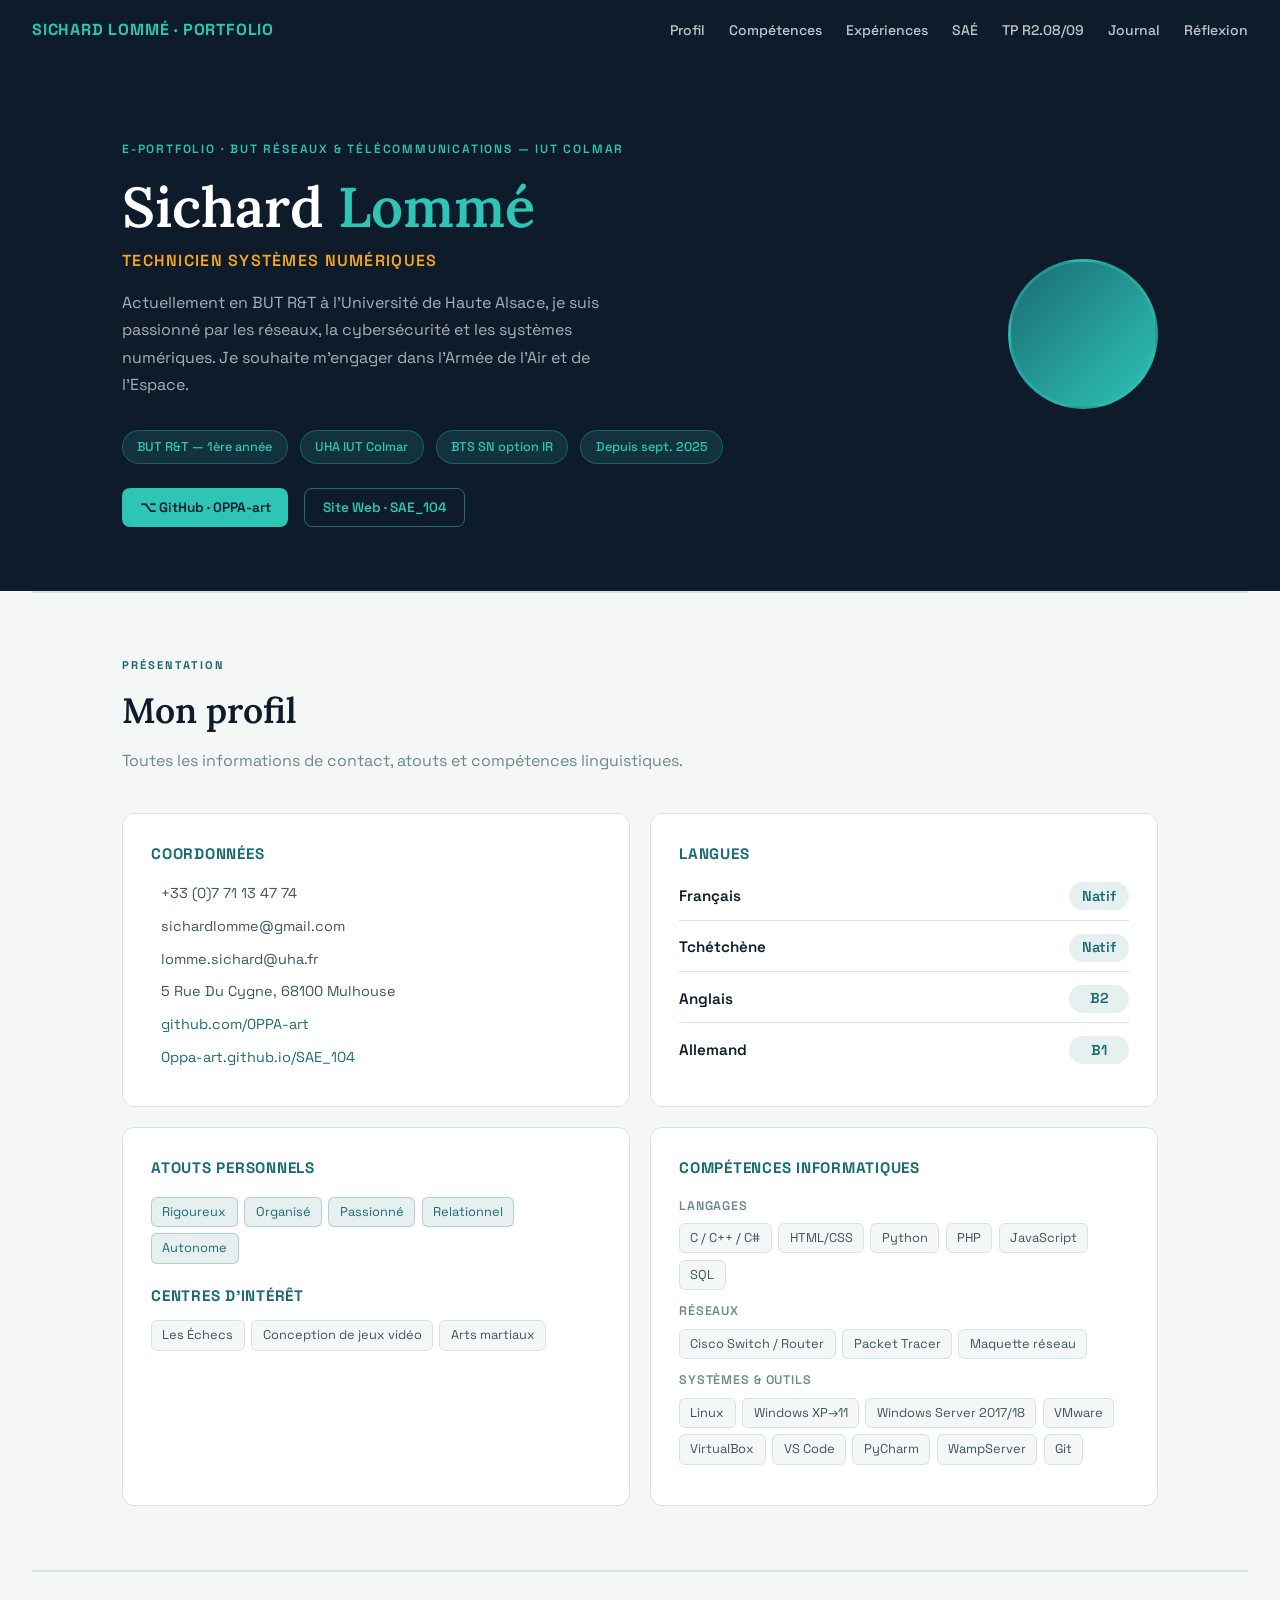
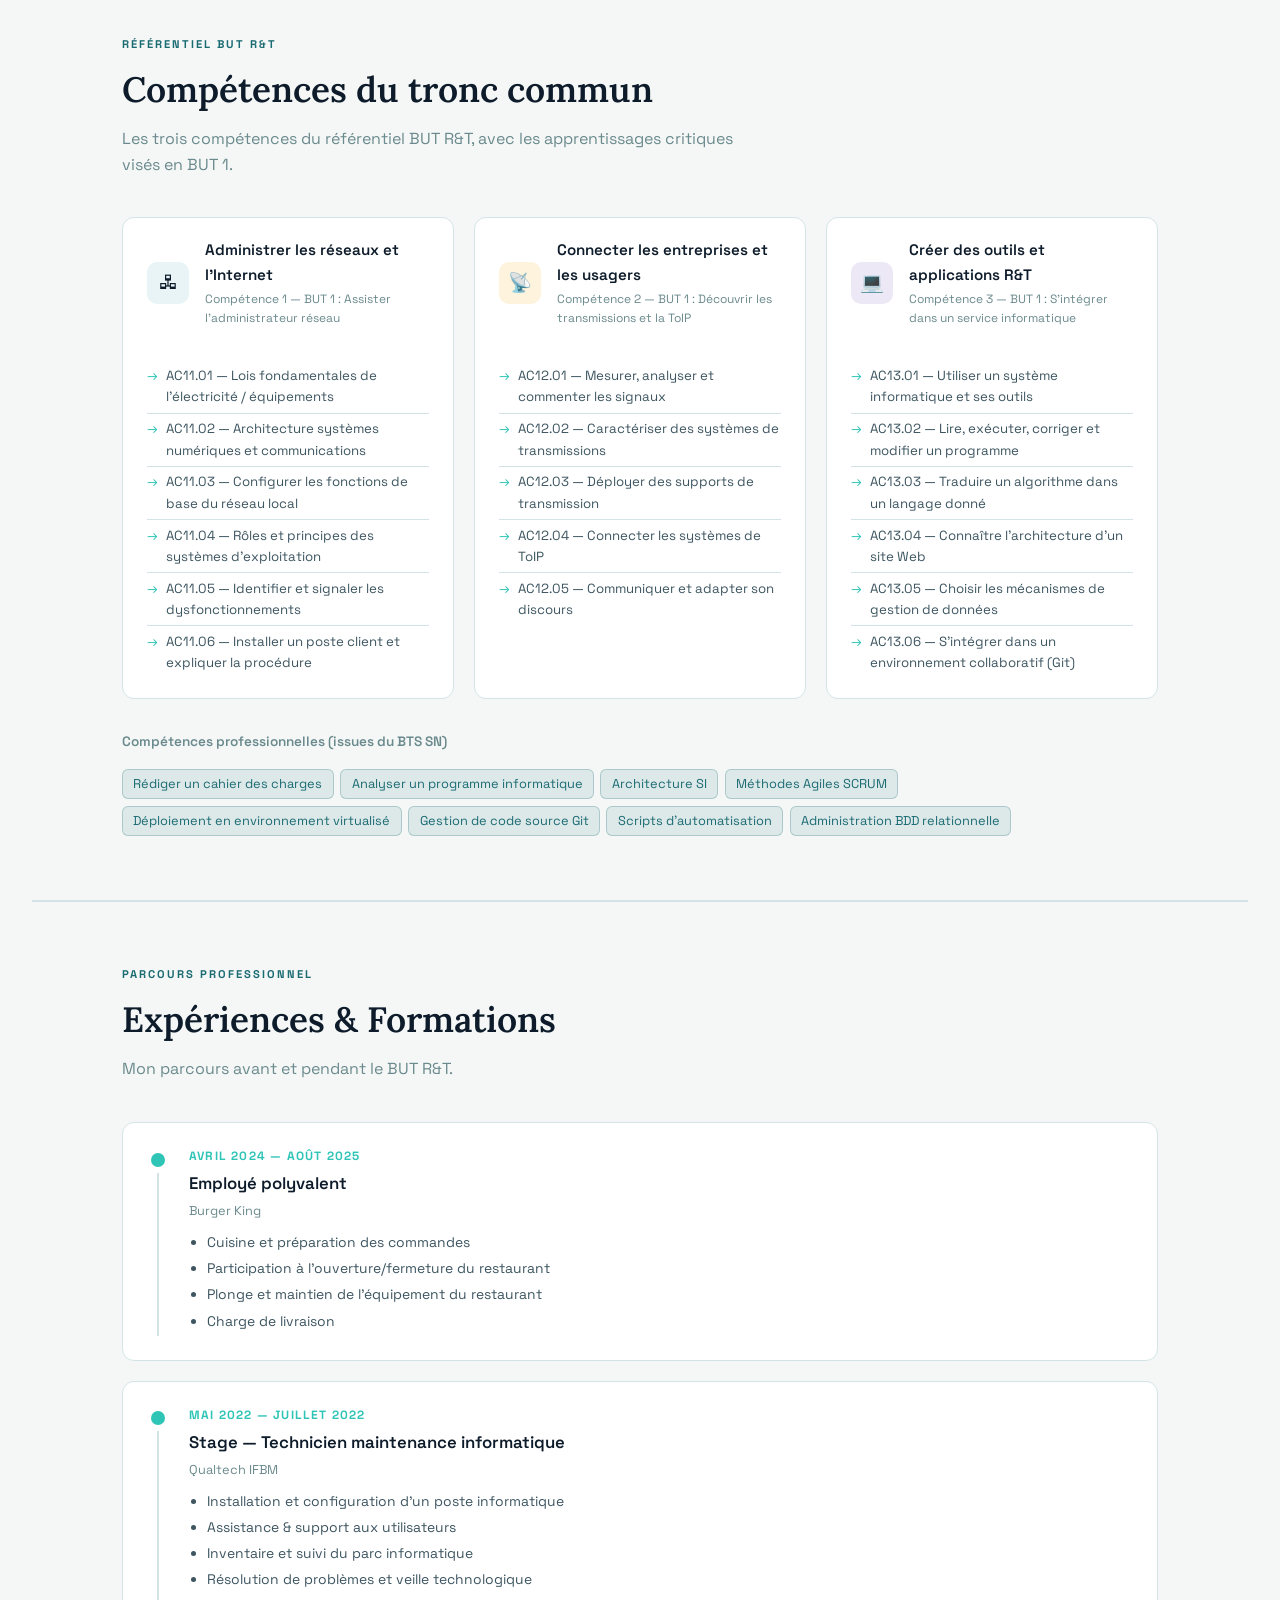
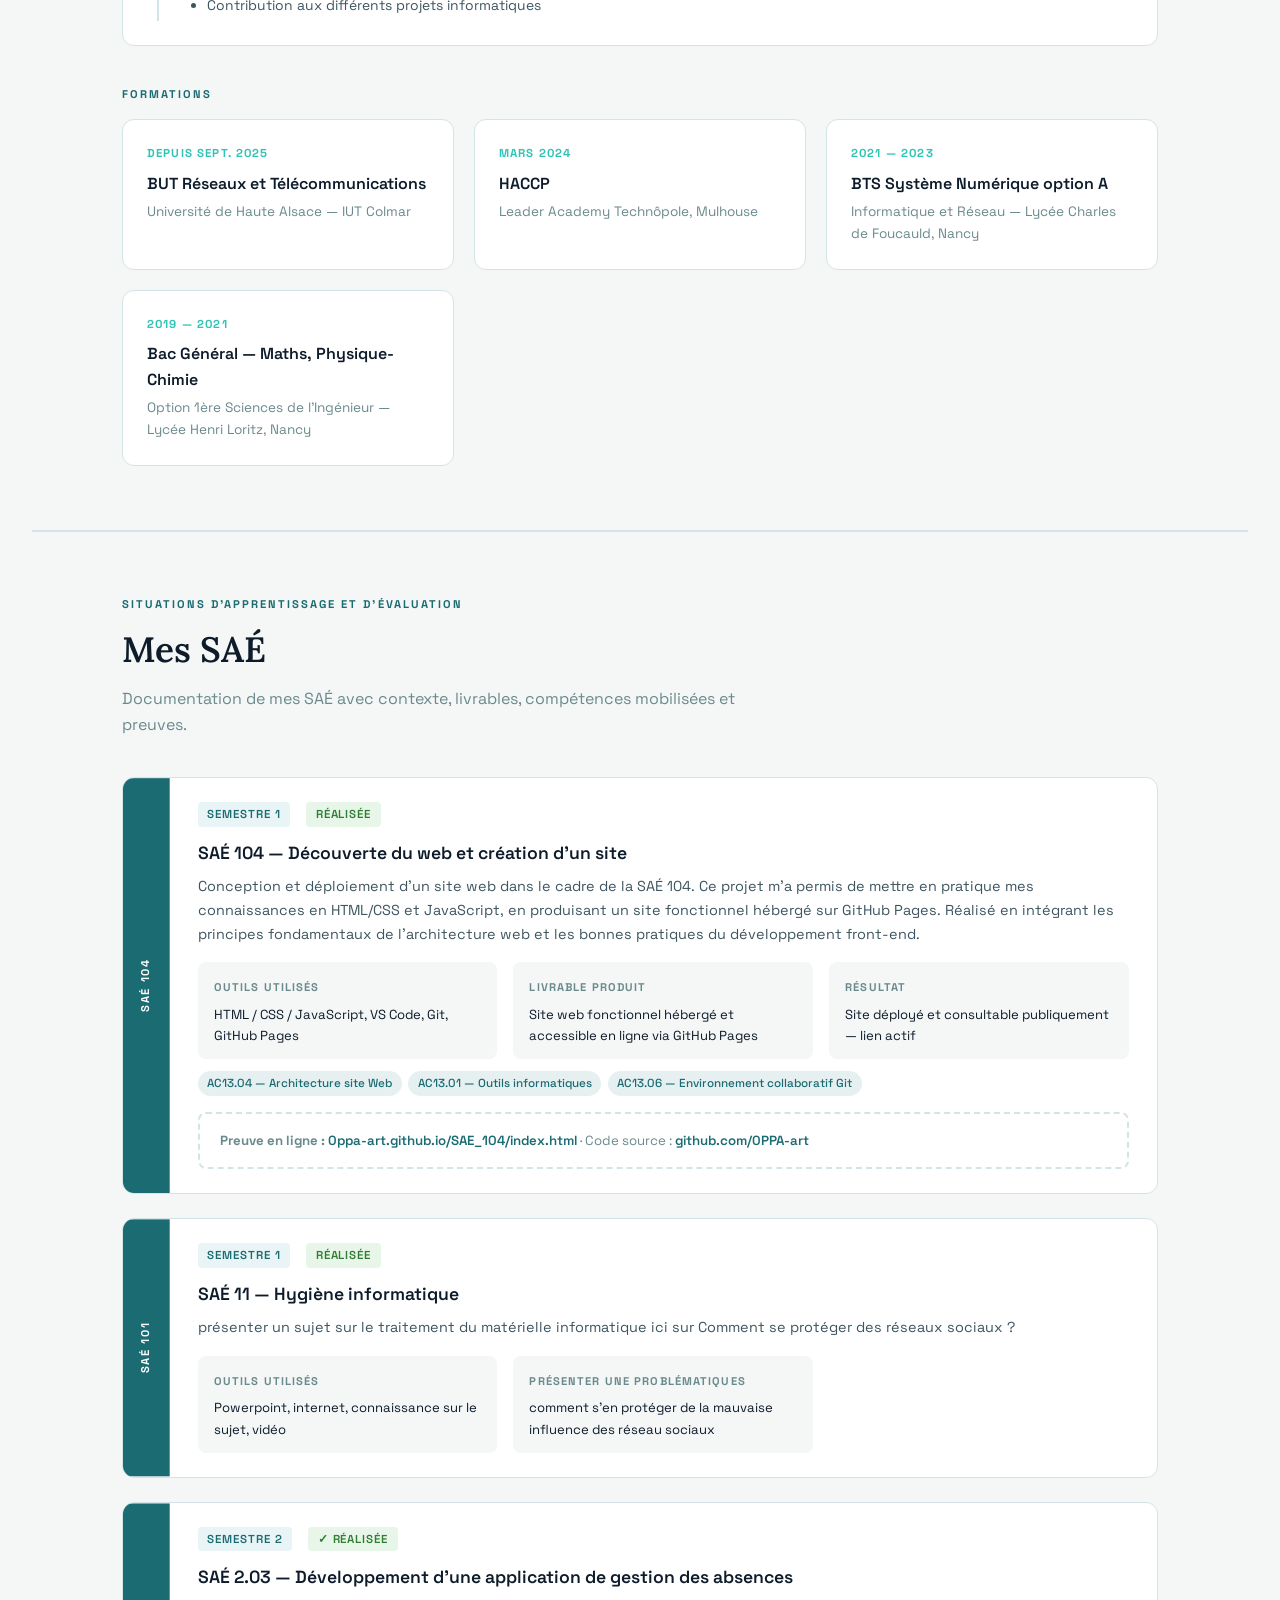
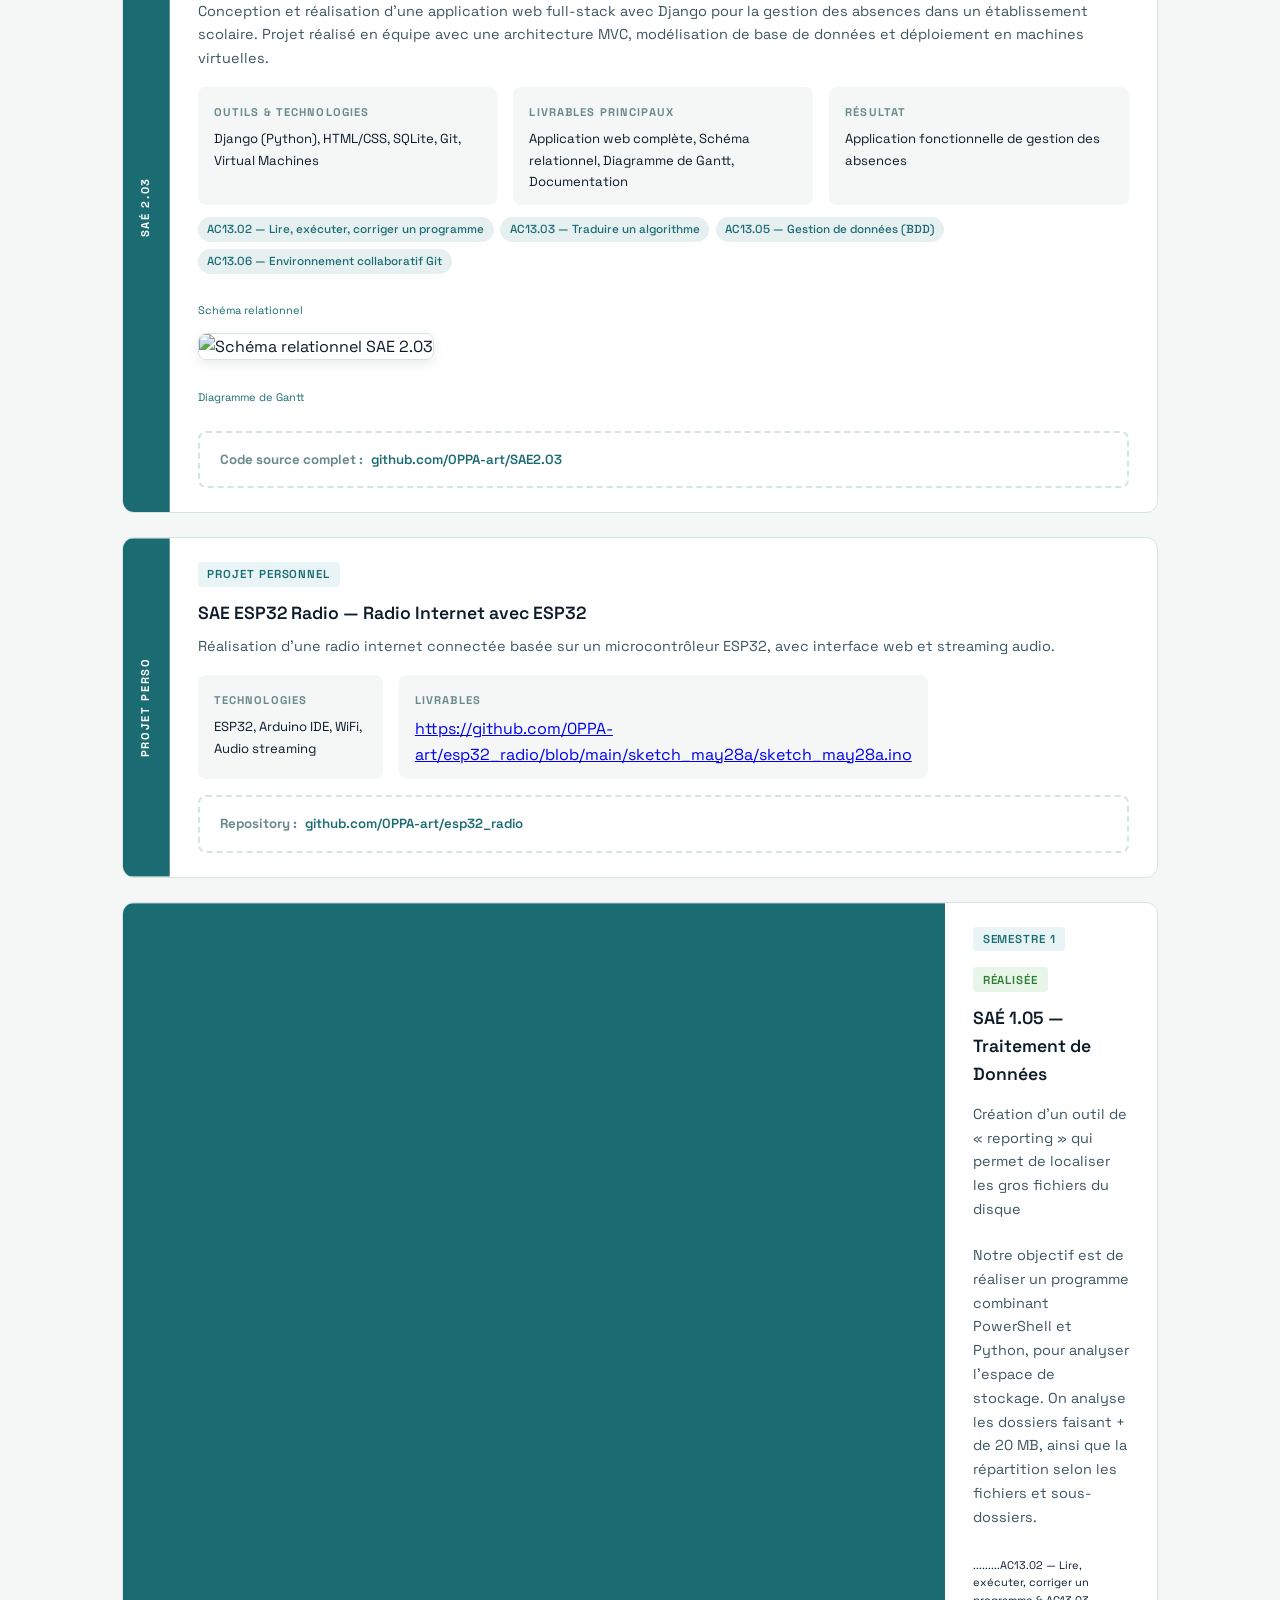
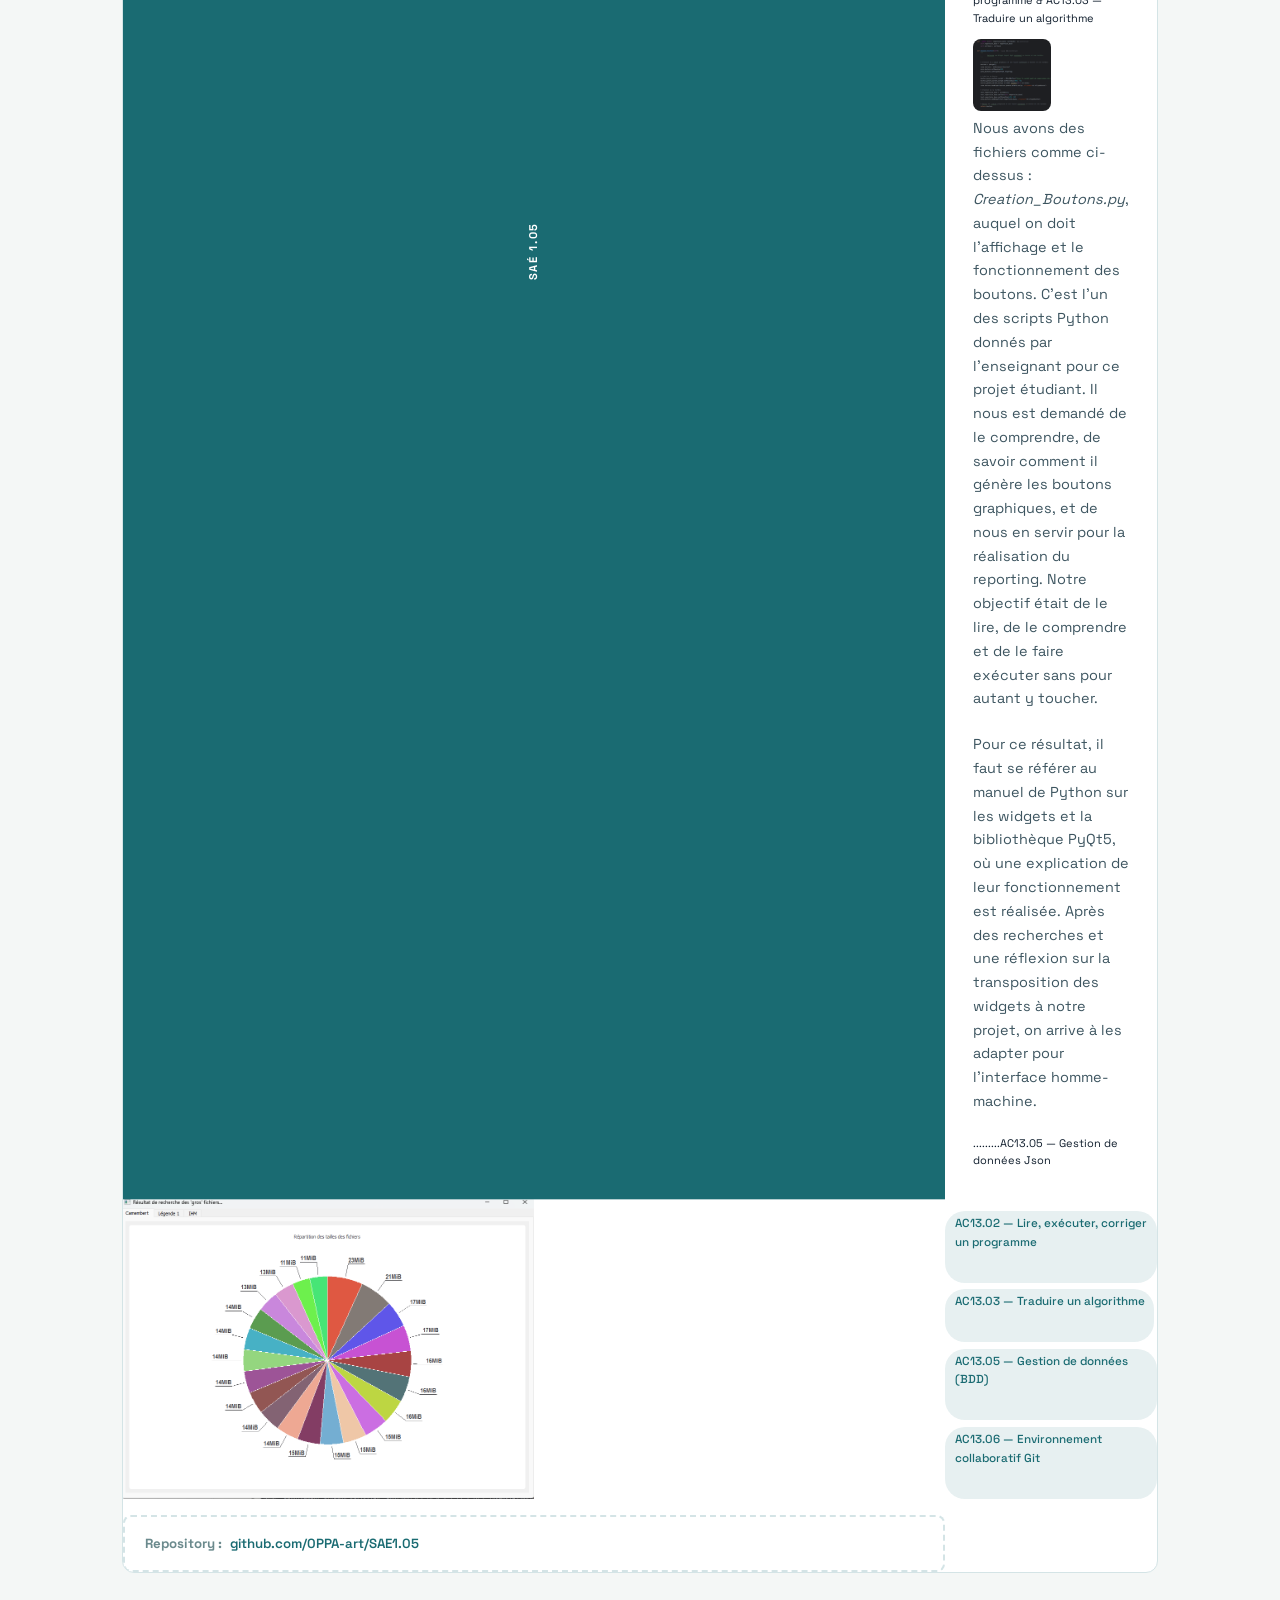
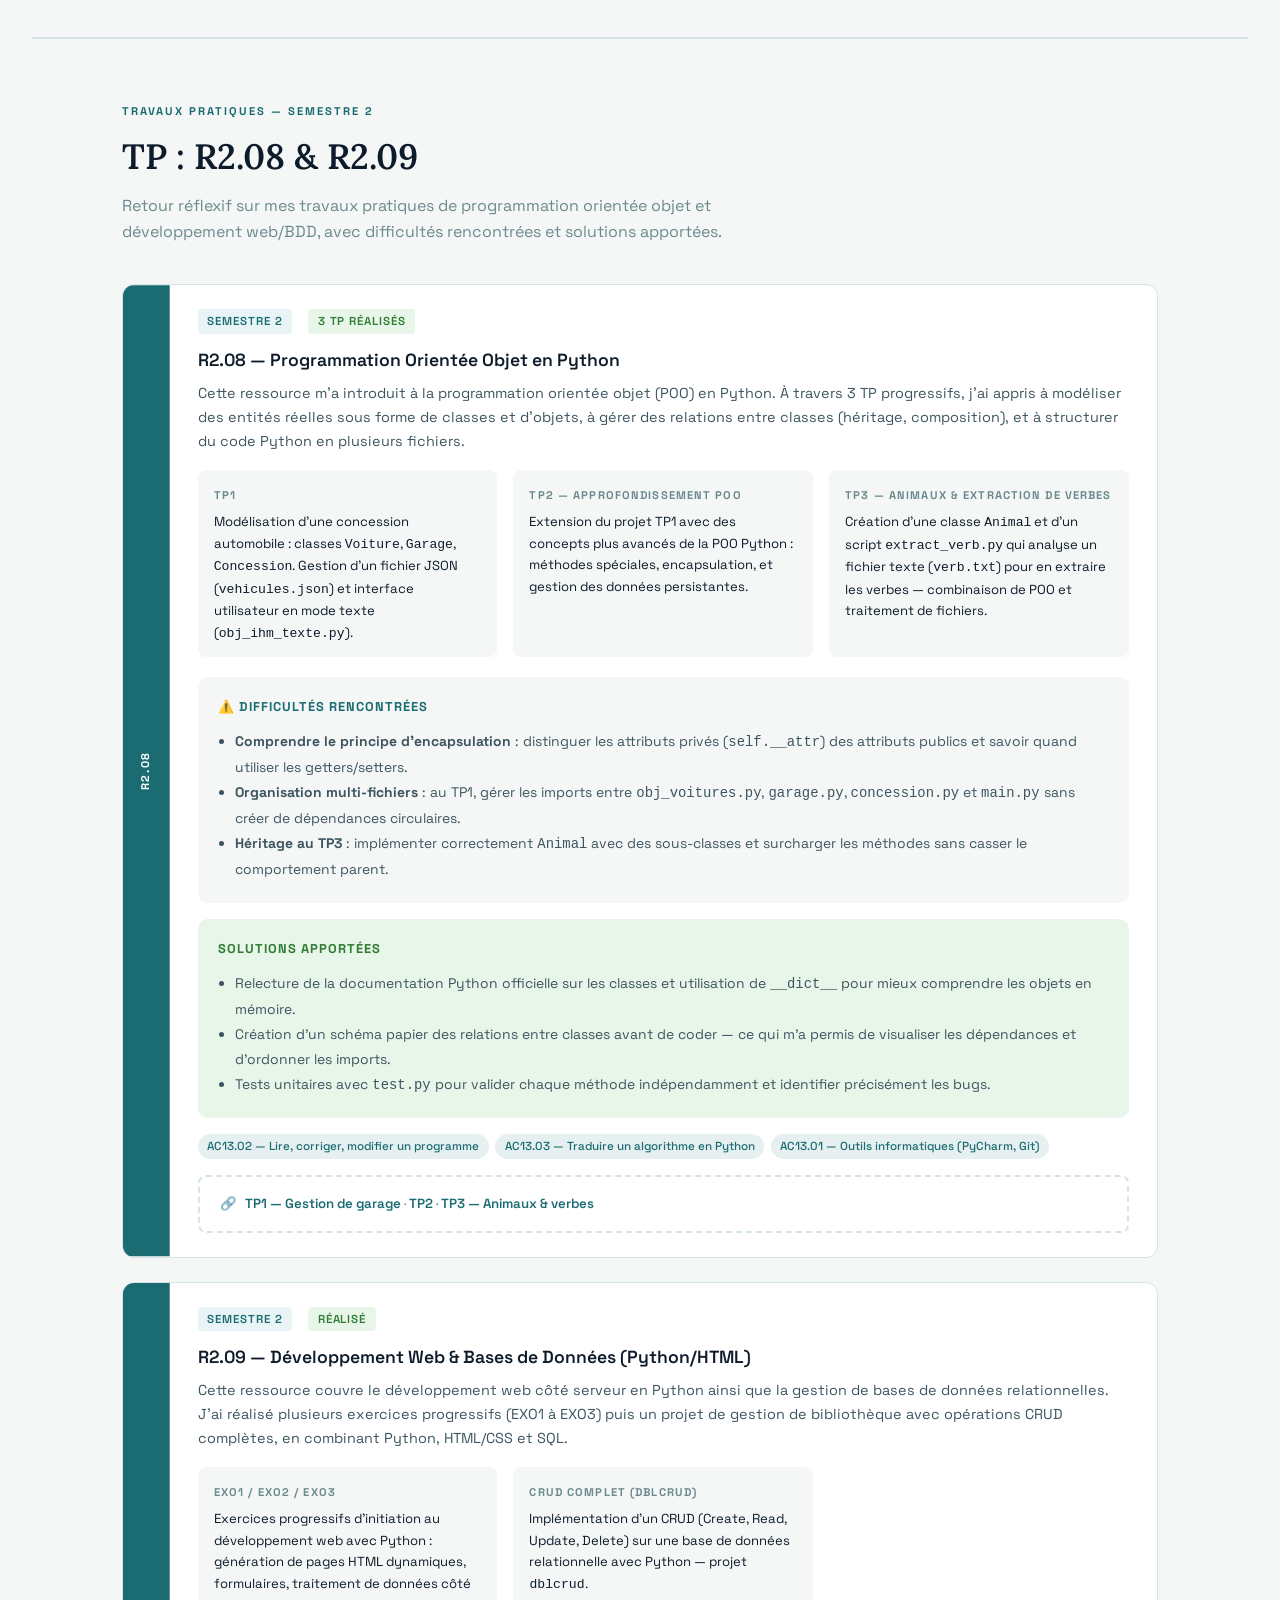
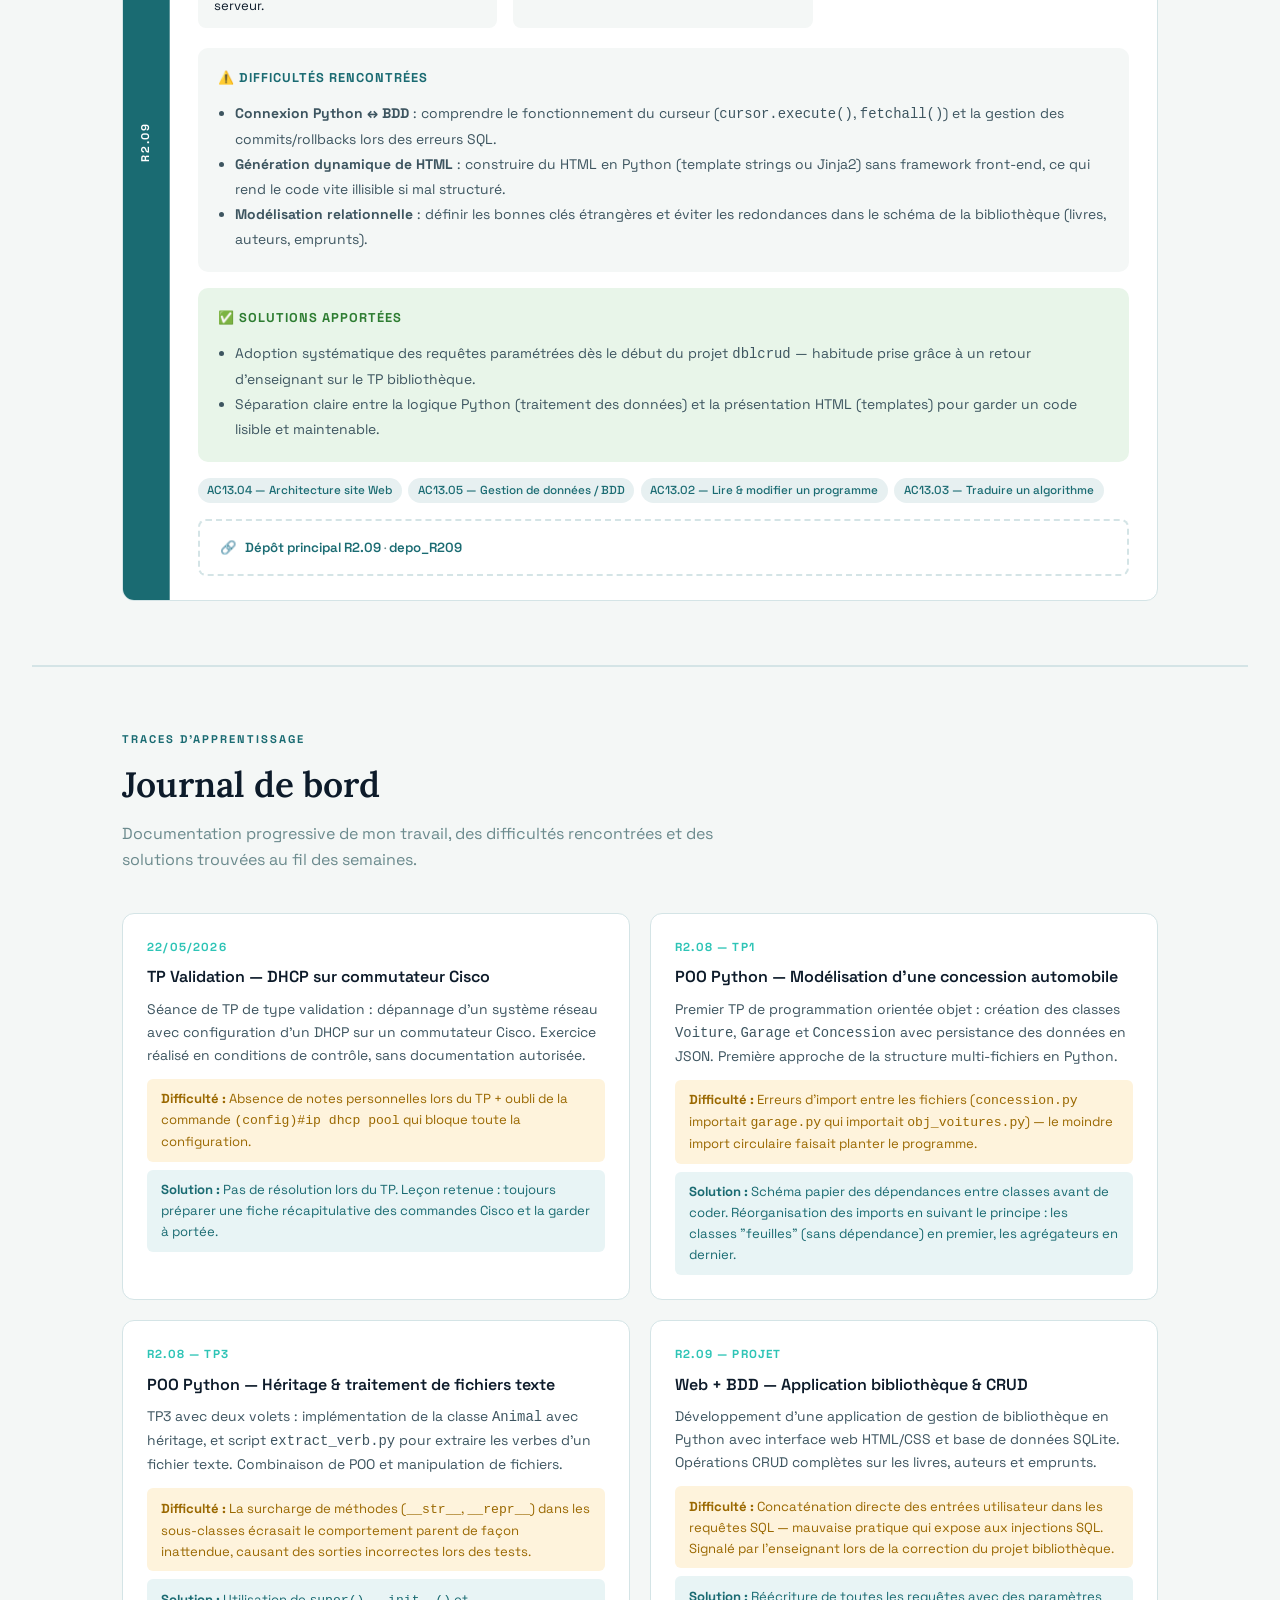
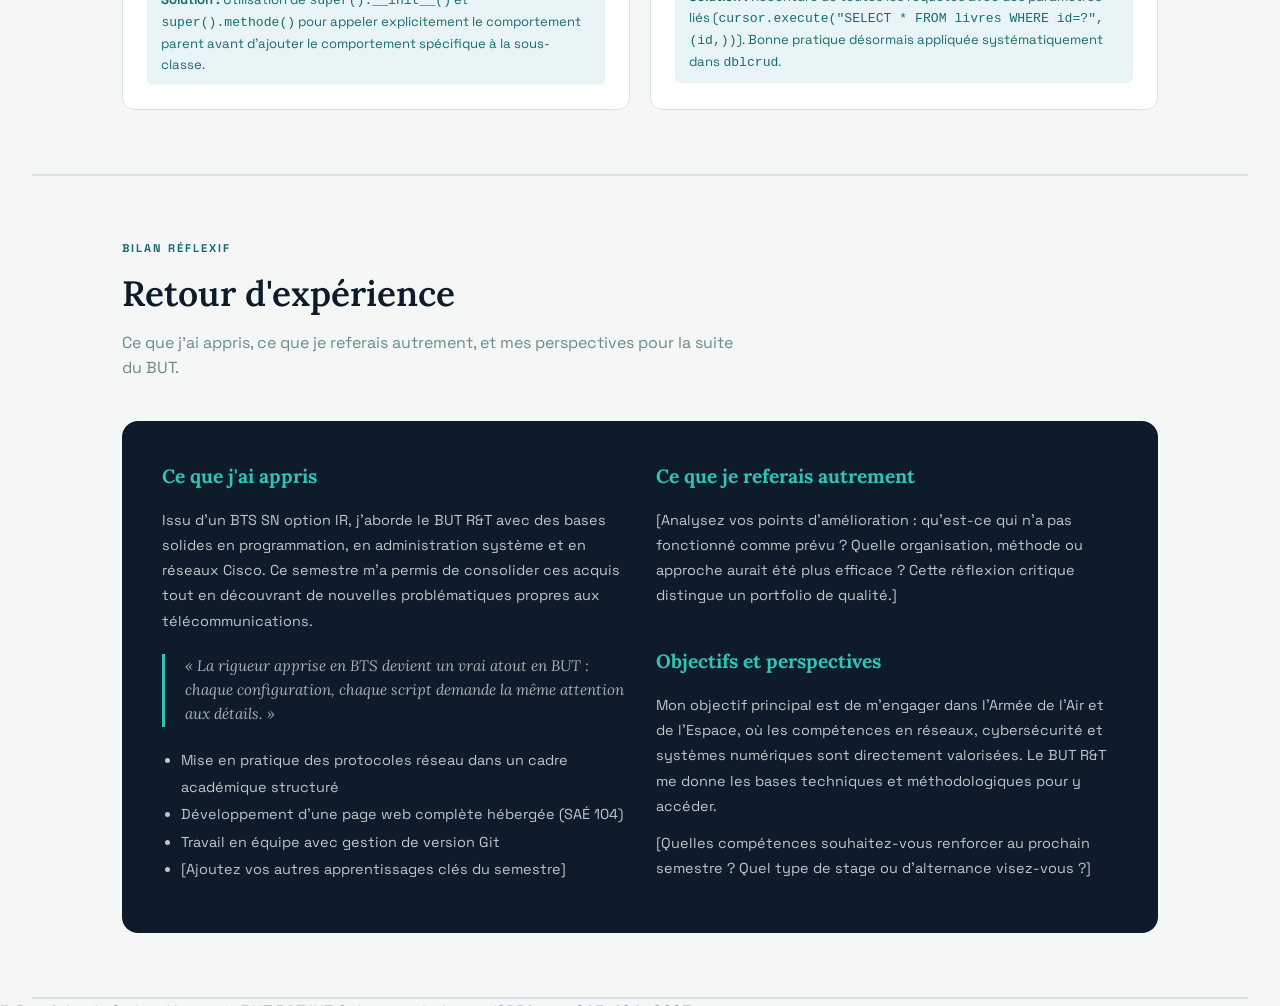
==== index.html @ a68c239d "Clean up index.html by removing unused content Removed unnecessary code snippets and images related " ====
<!DOCTYPE html>
<html lang="fr">
<head>
  <meta charset="UTF-8" />
  <meta name="viewport" content="width=device-width, initial-scale=1.0" />
  <title>E-Portfolio — Sichard Lommé</title>
  <link href="https://fonts.googleapis.com/css2?family=Space+Grotesk:wght@300;400;500;600;700&family=Lora:ital,wght@0,400;0,600;1,400&display=swap" rel="stylesheet" />
  <link rel="stylesheet" href="style.css" />
</head>
<body>

<nav>
  <div class="logo">Sichard Lommé · Portfolio</div>
  <ul>
    <li><a href="#apropos">Profil</a></li>
    <li><a href="#competences">Compétences</a></li>
    <li><a href="#experience">Expériences</a></li>
    <li><a href="#sae">SAÉ</a></li>
    <li><a href="#tp">TP R2.08/09</a></li>
    <li><a href="#journal">Journal</a></li>
    <li><a href="#reflexion">Réflexion</a></li>
  </ul>
</nav>

<div class="hero-wrap">
  <div class="hero">
    <div>
      <div class="hero-tag">E-Portfolio · BUT Réseaux & Télécommunications — IUT Colmar</div>
      <h1>Sichard <span>Lommé</span></h1>
      <div class="hero-role">Technicien Systèmes Numériques</div>
      <p class="hero-subtitle">Actuellement en BUT R&T à l'Université de Haute Alsace, je suis passionné par les réseaux, la cybersécurité et les systèmes numériques. Je souhaite m'engager dans l'Armée de l'Air et de l'Espace.</p>
      <div class="hero-badges">
        <span class="badge">BUT R&T — 1ère année</span>
        <span class="badge">UHA IUT Colmar</span>
        <span class="badge">BTS SN option IR</span>
        <span class="badge">Depuis sept. 2025</span>
      </div>
      <div class="hero-links">
        <a href="https://github.com/0PPA-art" target="_blank" class="hero-link gh">⌥ GitHub · 0PPA-art</a>
        <a href="https://0ppa-art.github.io/SAE_104/index.html" target="_blank" class="hero-link web"> Site Web · SAE_104</a>
      </div>
    </div>
    <div class="hero-avatar"></div>
  </div>
</div>

<hr class="divider">

<section id="apropos" class="section">
  <div class="section-label">Présentation</div>
  <h2 class="section-title">Mon profil</h2>
  <p class="section-lead">Toutes les informations de contact, atouts et compétences linguistiques.</p>

  <div class="about-grid">
    <div class="about-card">
      <h3> Coordonnées</h3>
      <div class="info-row"><span class="info-icon"></span><span>+33 (0)7 71 13 47 74</span></div>
      <div class="info-row"><span class="info-icon"></span><span>sichardlomme@gmail.com</span></div>
      <div class="info-row"><span class="info-icon"></span><span>lomme.sichard@uha.fr</span></div>
      <div class="info-row"><span class="info-icon"></span><span>5 Rue Du Cygne, 68100 Mulhouse</span></div>
      <div class="info-row"><span class="info-icon"></span><a href="https://github.com/0PPA-art" target="_blank">github.com/0PPA-art</a></div>
      <div class="info-row"><span class="info-icon"></span><a href="https://0ppa-art.github.io/SAE_104/index.html" target="_blank">0ppa-art.github.io/SAE_104</a></div>
    </div>

    <div class="about-card">
      <h3> Langues</h3>
      <div class="lang-row">
        <span class="lang-name">Français</span>
        <div class="lang-bar-bg"><div class="lang-bar" style="width:100%"></div></div>
        <span class="lang-level">Natif</span>
      </div>
      <div class="lang-row">
        <span class="lang-name">Tchétchène</span>
        <div class="lang-bar-bg"><div class="lang-bar" style="width:100%"></div></div>
        <span class="lang-level">Natif</span>
      </div>
      <div class="lang-row">
        <span class="lang-name">Anglais</span>
        <div class="lang-bar-bg"><div class="lang-bar" style="width:75%"></div></div>
        <span class="lang-level">B2</span>
      </div>
      <div class="lang-row">
        <span class="lang-name">Allemand</span>
        <div class="lang-bar-bg"><div class="lang-bar" style="width:55%"></div></div>
        <span class="lang-level">B1</span>
      </div>
    </div>

    <div class="about-card">
      <h3> Atouts personnels</h3>
      <div class="tag-list">
        <span class="tag accent">Rigoureux</span>
        <span class="tag accent">Organisé</span>
        <span class="tag accent">Passionné</span>
        <span class="tag accent">Relationnel</span>
        <span class="tag accent">Autonome</span>
      </div>
      <div style="margin-top:1.25rem">
        <h3 style="margin-bottom:0.75rem"> Centres d'intérêt</h3>
        <div class="tag-list">
          <span class="tag"> Les Échecs</span>
          <span class="tag"> Conception de jeux vidéo</span>
          <span class="tag"> Arts martiaux</span>
        </div>
      </div>
    </div>

    <div class="about-card">
      <h3> Compétences informatiques</h3>
      <div style="margin-bottom:0.75rem">
        <div style="font-size:0.78rem;color:var(--muted);font-weight:600;text-transform:uppercase;letter-spacing:0.07em;margin-bottom:0.4rem">Langages</div>
        <div class="tag-list"><span class="tag">C / C++ / C#</span><span class="tag">HTML/CSS</span><span class="tag">Python</span><span class="tag">PHP</span><span class="tag">JavaScript</span><span class="tag">SQL</span></div>
      </div>
      <div style="margin-bottom:0.75rem">
        <div style="font-size:0.78rem;color:var(--muted);font-weight:600;text-transform:uppercase;letter-spacing:0.07em;margin-bottom:0.4rem">Réseaux</div>
        <div class="tag-list"><span class="tag">Cisco Switch / Router</span><span class="tag">Packet Tracer</span><span class="tag">Maquette réseau</span></div>
      </div>
      <div style="margin-bottom:0.75rem">
        <div style="font-size:0.78rem;color:var(--muted);font-weight:600;text-transform:uppercase;letter-spacing:0.07em;margin-bottom:0.4rem">Systèmes & Outils</div>
        <div class="tag-list"><span class="tag">Linux</span><span class="tag">Windows XP→11</span><span class="tag">Windows Server 2017/18</span><span class="tag">VMware</span><span class="tag">VirtualBox</span><span class="tag">VS Code</span><span class="tag">PyCharm</span><span class="tag">WampServer</span><span class="tag">Git</span></div>
      </div>
    </div>
  </div>
</section>

<hr class="divider">

<section id="competences" class="section">
  <div class="section-label">Référentiel BUT R&T</div>
  <h2 class="section-title">Compétences du tronc commun</h2>
  <p class="section-lead">Les trois compétences du référentiel BUT R&T, avec les apprentissages critiques visés en BUT 1.</p>

  <div class="comp-grid">
    <div class="comp-card">
      <div class="comp-header">
        <div class="comp-icon" style="background:#E8F4F5;">🖧</div>
        <div>
          <h3>Administrer les réseaux et l'Internet</h3>
          <div class="comp-level">Compétence 1 — BUT 1 : Assister l'administrateur réseau</div>
        </div>
      </div>
      <div class="progress-bar-wrap"><div class="progress-bar" style="width:55%"></div></div>
      <div class="comp-body">
        <ul>
          <li>AC11.01 — Lois fondamentales de l'électricité / équipements</li>
          <li>AC11.02 — Architecture systèmes numériques et communications</li>
          <li>AC11.03 — Configurer les fonctions de base du réseau local</li>
          <li>AC11.04 — Rôles et principes des systèmes d'exploitation</li>
          <li>AC11.05 — Identifier et signaler les dysfonctionnements</li>
          <li>AC11.06 — Installer un poste client et expliquer la procédure</li>
        </ul>
      </div>
    </div>

    <div class="comp-card">
      <div class="comp-header">
        <div class="comp-icon" style="background:#FEF3DC;">📡</div>
        <div>
          <h3>Connecter les entreprises et les usagers</h3>
          <div class="comp-level">Compétence 2 — BUT 1 : Découvrir les transmissions et la ToIP</div>
        </div>
      </div>
      <div class="progress-bar-wrap"><div class="progress-bar" style="width:35%"></div></div>
      <div class="comp-body">
        <ul>
          <li>AC12.01 — Mesurer, analyser et commenter les signaux</li>
          <li>AC12.02 — Caractériser des systèmes de transmissions</li>
          <li>AC12.03 — Déployer des supports de transmission</li>
          <li>AC12.04 — Connecter les systèmes de ToIP</li>
          <li>AC12.05 — Communiquer et adapter son discours</li>
        </ul>
      </div>
    </div>

    <div class="comp-card">
      <div class="comp-header">
        <div class="comp-icon" style="background:#EDE8F5;">💻</div>
        <div>
          <h3>Créer des outils et applications R&T</h3>
          <div class="comp-level">Compétence 3 — BUT 1 : S'intégrer dans un service informatique</div>
        </div>
      </div>
      <div class="progress-bar-wrap"><div class="progress-bar" style="width:70%"></div></div>
      <div class="comp-body">
        <ul>
          <li>AC13.01 — Utiliser un système informatique et ses outils</li>
          <li>AC13.02 — Lire, exécuter, corriger et modifier un programme</li>
          <li>AC13.03 — Traduire un algorithme dans un langage donné</li>
          <li>AC13.04 — Connaître l'architecture d'un site Web</li>
          <li>AC13.05 — Choisir les mécanismes de gestion de données</li>
          <li>AC13.06 — S'intégrer dans un environnement collaboratif (Git)</li>
        </ul>
      </div>
    </div>
  </div>

  <div style="margin-top:2rem;">
    <div style="font-size:0.85rem;color:var(--muted);margin-bottom:1rem;font-weight:600;">Compétences professionnelles (issues du BTS SN)</div>
    <div class="tag-list">
      <span class="tag accent">Rédiger un cahier des charges</span>
      <span class="tag accent">Analyser un programme informatique</span>
      <span class="tag accent">Architecture SI</span>
      <span class="tag accent">Méthodes Agiles SCRUM</span>
      <span class="tag accent">Déploiement en environnement virtualisé</span>
      <span class="tag accent">Gestion de code source Git</span>
      <span class="tag accent">Scripts d'automatisation</span>
      <span class="tag accent">Administration BDD relationnelle</span>
    </div>
  </div>
</section>

<hr class="divider">

<section id="experience" class="section">
  <div class="section-label">Parcours professionnel</div>
  <h2 class="section-title">Expériences & Formations</h2>
  <p class="section-lead">Mon parcours avant et pendant le BUT R&T.</p>

  <div class="xp-list">
    <div class="xp-card">
      <div class="xp-dot-col"><div class="xp-dot"></div><div class="xp-line"></div></div>
      <div>
        <div class="xp-date">Avril 2024 — Août 2025</div>
        <h3>Employé polyvalent</h3>
        <div class="xp-company">Burger King</div>
        <ul>
          <li>Cuisine et préparation des commandes</li>
          <li>Participation à l'ouverture/fermeture du restaurant</li>
          <li>Plonge et maintien de l'équipement du restaurant</li>
          <li>Charge de livraison</li>
        </ul>
      </div>
    </div>

    <div class="xp-card">
      <div class="xp-dot-col"><div class="xp-dot"></div><div class="xp-line"></div></div>
      <div>
        <div class="xp-date">Mai 2022 — Juillet 2022</div>
        <h3>Stage — Technicien maintenance informatique</h3>
        <div class="xp-company">Qualtech IFBM</div>
        <ul>
          <li>Installation et configuration d'un poste informatique</li>
          <li>Assistance &amp; support aux utilisateurs</li>
          <li>Inventaire et suivi du parc informatique</li>
          <li>Résolution de problèmes et veille technologique</li>
          <li>Contribution aux différents projets informatiques</li>
        </ul>
      </div>
    </div>
  </div>

  <div style="margin-top:2.5rem">
    <div class="section-label" style="margin-bottom:1rem">Formations</div>
    <div class="formation-grid">
      <div class="formation-card">
        <div class="f-year">Depuis sept. 2025</div>
        <h3>BUT Réseaux et Télécommunications</h3>
        <p>Université de Haute Alsace — IUT Colmar</p>
      </div>
      <div class="formation-card">
        <div class="f-year">Mars 2024</div>
        <h3>HACCP</h3>
        <p>Leader Academy Technôpole, Mulhouse</p>
      </div>
      <div class="formation-card">
        <div class="f-year">2021 — 2023</div>
        <h3>BTS Système Numérique option A</h3>
        <p>Informatique et Réseau — Lycée Charles de Foucauld, Nancy</p>
      </div>
      <div class="formation-card">
        <div class="f-year">2019 — 2021</div>
        <h3>Bac Général — Maths, Physique-Chimie</h3>
        <p>Option 1ère Sciences de l'Ingénieur — Lycée Henri Loritz, Nancy</p>
      </div>
    </div>
  </div>
</section>

<hr class="divider">

<section id="sae" class="section">
  <div class="section-label">Situations d'Apprentissage et d'Évaluation</div>
  <h2 class="section-title">Mes SAÉ</h2>
  <p class="section-lead">Documentation de mes SAÉ avec contexte, livrables, compétences mobilisées et preuves.</p>

  <div class="sae-list">

    <div class="sae-card">
      <div class="sae-sidebar">SAÉ 104</div>
      <div class="sae-content">
        <div class="sae-meta">
          <span class="sae-tag semester">Semestre 1</span>
          <span class="sae-tag done">Réalisée</span>
        </div>
        <h3>SAÉ 104 — Découverte du web et création d'un site</h3>
        <p>Conception et déploiement d'un site web dans le cadre de la SAÉ 104. Ce projet m'a permis de mettre en pratique mes connaissances en HTML/CSS et JavaScript, en produisant un site fonctionnel hébergé sur GitHub Pages. Réalisé en intégrant les principes fondamentaux de l'architecture web et les bonnes pratiques du développement front-end.</p>

        <div class="sae-grid">
          <div class="sae-box">
            <h4>Outils utilisés</h4>
            <p>HTML / CSS / JavaScript, VS Code, Git, GitHub Pages</p>
          </div>
          <div class="sae-box">
            <h4>Livrable produit</h4>
            <p>Site web fonctionnel hébergé et accessible en ligne via GitHub Pages</p>
          </div>
          <div class="sae-box">
            <h4>Résultat</h4>
            <p>Site déployé et consultable publiquement — lien actif</p>
          </div>
        </div>

        <div class="comp-pills">
          <span class="comp-pill">AC13.04 — Architecture site Web</span>
          <span class="comp-pill">AC13.01 — Outils informatiques</span>
          <span class="comp-pill">AC13.06 — Environnement collaboratif Git</span>
        </div>

        <div class="proof-zone">
          <span><strong>Preuve en ligne :</strong> <a href="https://0ppa-art.github.io/SAE_104/index.html" target="_blank" class="proof-link">0ppa-art.github.io/SAE_104/index.html</a> · Code source : <a href="https://github.com/0PPA-art" target="_blank" class="proof-link">github.com/0PPA-art</a></span>
        </div>
      </div>
    </div>
	
	 <div class="sae-card">
      <div class="sae-sidebar">SAÉ 101</div>
      <div class="sae-content">
        <div class="sae-meta">
          <span class="sae-tag semester">Semestre 1</span>
          <span class="sae-tag done">Réalisée</span>
        </div>
        <h3>SAÉ 11 — Hygiène informatique</h3>
        <p>présenter un sujet sur le traitement du matérielle informatique ici sur Comment se protéger des réseaux sociaux ?</p>

        <div class="sae-grid">
          <div class="sae-box">
            <h4>Outils utilisés</h4>
            <p>Powerpoint, internet, connaissance sur le sujet, vidéo</p>
          </div>
          <div class="sae-box">
            <h4>présenter une problématiques</h4>
            <p>comment s'en protéger de la mauvaise influence des réseau sociaux</p>
          </div>
        </div>
      </div>
    </div>

   <div class="sae-card">
      <div class="sae-sidebar">SAÉ 2.03</div>
      <div class="sae-content">
        <div class="sae-meta">
          <span class="sae-tag semester">Semestre 2</span>
          <span class="sae-tag done">✓ Réalisée</span>
        </div>
        <h3>SAÉ 2.03 — Développement d'une application de gestion des absences</h3>
        <p>Conception et réalisation d'une application web full-stack avec Django pour la gestion des absences dans un établissement scolaire. Projet réalisé en équipe avec une architecture MVC, modélisation de base de données et déploiement en machines virtuelles.</p>

        <div class="sae-grid">
          <div class="sae-box">
            <h4>Outils & Technologies</h4>
            <p>Django (Python), HTML/CSS, SQLite, Git, Virtual Machines</p>
          </div>
          <div class="sae-box">
            <h4>Livrables principaux</h4>
            <p>Application web complète, Schéma relationnel, Diagramme de Gantt, Documentation</p>
          </div>
          <div class="sae-box">
            <h4>Résultat</h4>
            <p>Application fonctionnelle de gestion des absences</p>
          </div>
        </div>

        <div class="comp-pills">
          <span class="comp-pill">AC13.02 — Lire, exécuter, corriger un programme</span>
          <span class="comp-pill">AC13.03 — Traduire un algorithme</span>
          <span class="comp-pill">AC13.05 — Gestion de données (BDD)</span>
          <span class="comp-pill">AC13.06 — Environnement collaboratif Git</span>
        </div>

        <div style="margin-top: 1.8rem;">
          <h4 style="margin-bottom: 0.8rem; color: var(--teal);"> Schéma relationnel</h4>
          <img src="https://raw.githubusercontent.com/0PPA-art/SAE2.03/main/Sch%C3%A9ma%20relationnel%20DB.png" 
               alt="Schéma relationnel SAE 2.03" 
               style="width: 100%; max-width: 520px; height: auto; border-radius: 8px; border: 1px solid var(--border); box-shadow: 0 4px 12px rgba(0,0,0,0.08);">
        </div>

        <div style="margin-top: 1.8rem;">
          <h4 style="margin-bottom: 0.8rem; color: var(--teal);"> Diagramme de Gantt</h4>
        </div>

        <div class="proof-zone" style="margin-top: 1.5rem;">
          <strong>Code source complet :</strong> 
          <a href="https://github.com/0PPA-art/SAE2.03" target="_blank" class="proof-link">github.com/0PPA-art/SAE2.03</a>
        </div>
      </div>
    </div>
	
	<div class="sae-card">
      <div class="sae-sidebar">Projet Perso</div>
      <div class="sae-content">
        <div class="sae-meta">
          <span class="sae-tag semester">Projet Personnel</span>
        </div>
        <h3>SAE ESP32 Radio — Radio Internet avec ESP32</h3>
        <p>Réalisation d'une radio internet connectée basée sur un microcontrôleur ESP32, avec interface web et streaming audio.</p>

        <div class="sae-grid">
          <div class="sae-box">
            <h4>Technologies</h4>
            <p>ESP32, Arduino IDE, WiFi, Audio streaming</p>
          </div>
          <div class="sae-box">
            <h4>Livrables</h4>
            <a href=https://github.com/0PPA-art/esp32_radio/blob/main/sketch_may28a/sketch_may28a.ino>https://github.com/0PPA-art/esp32_radio/blob/main/sketch_may28a/sketch_may28a.ino</a>
          </div>
        </div>

        <div class="proof-zone">
           <strong>Repository :</strong> 
          <a href="https://github.com/0PPA-art/esp32_radio" target="_blank" class="proof-link">github.com/0PPA-art/esp32_radio</a>
        </div>
      </div>
    </div>
	
	<div class="sae-card">
      <div class="sae-sidebar">SAÉ 1.05</div>
      <div class="sae-content">
        <div class="sae-meta">
          <span class="sae-tag semester">Semestre 1</span>
          <span class="sae-tag done"> Réalisée</span>
        </div>
		  <div class="comp-pills">
      <h3>SAÉ 1.05 — Traitement de Données</h4>
		<p>Création d'un outil de « reporting » qui permet de localiser les gros fichiers du disque</p>
		<p>Notre objectif est de réaliser un programme combinant PowerShell et Python, pour analyser l'espace de stockage. On analyse les dossiers faisant + de 20 MB, ainsi que la répartition selon les fichiers et sous-dossiers.</p>
	  <h4>.........AC13.02 — Lire, exécuter, corriger un programme & AC13.03 — Traduire un algorithme </h3>
			<img src="image/preuve2.png" style="width:50%; border-radius:8px;">
			<p>Nous avons des fichiers comme ci-dessus : <em>Creation_Boutons.py</em>, auquel on doit l'affichage et le fonctionnement des boutons. C'est l'un des scripts Python donnés par l'enseignant pour ce projet étudiant. Il nous est demandé de le comprendre, de savoir comment il génère les boutons graphiques, et de nous en servir pour la réalisation du reporting. Notre objectif était de le lire, de le comprendre et de le faire exécuter sans pour autant y toucher.</p>
			<p>Pour ce résultat, il faut se référer au manuel de Python sur les widgets et la bibliothèque PyQt5, où une explication de leur fonctionnement est réalisée. Après des recherches et une réflexion sur la transposition des widgets à notre projet, on arrive à les adapter pour l'interface homme-machine.</p>  </div>
	  <h4>.........AC13.05 — Gestion de données Json </h3>
		
	  </div>
		
		  
		  <img src="image/preuve.png" style="width:50%; border-radius:1px;">
		  
		  
        <div class="comp-pills">
          <span class="comp-pill">AC13.02 — Lire, exécuter, corriger un programme</span>
          <span class="comp-pill">AC13.03 — Traduire un algorithme</span>
          <span class="comp-pill">AC13.05 — Gestion de données (BDD)</span>
          <span class="comp-pill">AC13.06 — Environnement collaboratif Git</span>
        </div>
        <div class="proof-zone">
           <strong>Repository :</strong> 
          <a href="https://github.com/0PPA-art/SAE1.05" target="_blank" class="proof-link">github.com/0PPA-art/SAE1.05</a>
        </div>
      </div>
    </div>
	
	
</section>

<hr class="divider">

<section id="tp" class="section">
  <div class="section-label">Travaux Pratiques — Semestre 2</div>
  <h2 class="section-title">TP : R2.08 & R2.09</h2>
  <p class="section-lead">Retour réflexif sur mes travaux pratiques de programmation orientée objet et développement web/BDD, avec difficultés rencontrées et solutions apportées.</p>

  <div class="sae-list">

    <div class="sae-card">
      <div class="sae-sidebar">R2.08</div>
      <div class="sae-content">
        <div class="sae-meta">
          <span class="sae-tag semester">Semestre 2</span>
          <span class="sae-tag done">3 TP réalisés</span>
        </div>
        <h3>R2.08 — Programmation Orientée Objet en Python</h3>
        <p>Cette ressource m'a introduit à la programmation orientée objet (POO) en Python. À travers 3 TP progressifs, j'ai appris à modéliser des entités réelles sous forme de classes et d'objets, à gérer des relations entre classes (héritage, composition), et à structurer du code Python en plusieurs fichiers.</p>

        <div class="sae-grid">
          <div class="sae-box">
            <h4>TP1</h4>
            <p>Modélisation d'une concession automobile : classes <code>Voiture</code>, <code>Garage</code>, <code>Concession</code>. Gestion d'un fichier JSON (<code>vehicules.json</code>) et interface utilisateur en mode texte (<code>obj_ihm_texte.py</code>).</p>
          </div>
          <div class="sae-box">
            <h4>TP2 — Approfondissement POO</h4>
            <p>Extension du projet TP1 avec des concepts plus avancés de la POO Python : méthodes spéciales, encapsulation, et gestion des données persistantes.</p>
          </div>
          <div class="sae-box">
            <h4>TP3 — Animaux & extraction de verbes</h4>
            <p>Création d'une classe <code>Animal</code> et d'un script <code>extract_verb.py</code> qui analyse un fichier texte (<code>verb.txt</code>) pour en extraire les verbes — combinaison de POO et traitement de fichiers.</p>
          </div>
        </div>

        <div style="margin-top:1.25rem; background:var(--cream); border-radius:10px; padding:1.25rem;">
          <div style="font-size:0.8rem;font-weight:700;text-transform:uppercase;letter-spacing:0.08em;color:var(--teal);margin-bottom:0.75rem;">⚠️ Difficultés rencontrées</div>
          <ul style="padding-left:1.1rem;font-size:0.87rem;color:#3D5560;line-height:1.8;">
            <li><strong>Comprendre le principe d'encapsulation</strong> : distinguer les attributs privés (<code>self.__attr</code>) des attributs publics et savoir quand utiliser les getters/setters.</li>
            <li><strong>Organisation multi-fichiers</strong> : au TP1, gérer les imports entre <code>obj_voitures.py</code>, <code>garage.py</code>, <code>concession.py</code> et <code>main.py</code> sans créer de dépendances circulaires.</li>
            <li><strong>Héritage au TP3</strong> : implémenter correctement <code>Animal</code> avec des sous-classes et surcharger les méthodes sans casser le comportement parent.</li>
          </ul>
        </div>

        <div style="margin-top:1rem; background:#E8F5E9; border-radius:10px; padding:1.25rem;">
          <div style="font-size:0.8rem;font-weight:700;text-transform:uppercase;letter-spacing:0.08em;color:#2E7D32;margin-bottom:0.75rem;"> Solutions apportées</div>
          <ul style="padding-left:1.1rem;font-size:0.87rem;color:#3D5560;line-height:1.8;">
            <li>Relecture de la documentation Python officielle sur les classes et utilisation de <code>__dict__</code> pour mieux comprendre les objets en mémoire.</li>
            <li>Création d'un schéma papier des relations entre classes avant de coder — ce qui m'a permis de visualiser les dépendances et d'ordonner les imports.</li>
            <li>Tests unitaires avec <code>test.py</code> pour valider chaque méthode indépendamment et identifier précisément les bugs.</li>
          </ul>
        </div>

        <div class="comp-pills" style="margin-top:1rem;">
          <span class="comp-pill">AC13.02 — Lire, corriger, modifier un programme</span>
          <span class="comp-pill">AC13.03 — Traduire un algorithme en Python</span>
          <span class="comp-pill">AC13.01 — Outils informatiques (PyCharm, Git)</span>
        </div>

        <div class="proof-zone" style="margin-top:1rem;">
          🔗 <span>
            <a href="https://github.com/0PPA-art/TP1_R02.08" target="_blank" class="proof-link">TP1 — Gestion de garage</a> ·
            <a href="https://github.com/0PPA-art/TP2_R02.08" target="_blank" class="proof-link">TP2</a> ·
            <a href="https://github.com/0PPA-art/TP3_R2.08" target="_blank" class="proof-link">TP3 — Animaux &amp; verbes</a>
          </span>
        </div>
      </div>
    </div>

    <div class="sae-card">
      <div class="sae-sidebar">R2.09</div>
      <div class="sae-content">
        <div class="sae-meta">
          <span class="sae-tag semester">Semestre 2</span>
          <span class="sae-tag done"> Réalisé</span>
        </div>
        <h3>R2.09 — Développement Web &amp; Bases de Données (Python/HTML)</h3>
        <p>Cette ressource couvre le développement web côté serveur en Python ainsi que la gestion de bases de données relationnelles. J'ai réalisé plusieurs exercices progressifs (EXO1 à EXO3) puis un projet de gestion de bibliothèque avec opérations CRUD complètes, en combinant Python, HTML/CSS et SQL.</p>

        <div class="sae-grid">
          <div class="sae-box">
            <h4>EXO1 / EXO2 / EXO3</h4>
            <p>Exercices progressifs d'initiation au développement web avec Python : génération de pages HTML dynamiques, formulaires, traitement de données côté serveur.</p>
          </div>
          <div class="sae-box">
            <h4>CRUD complet (dblcrud)</h4>
            <p>Implémentation d'un CRUD (Create, Read, Update, Delete) sur une base de données relationnelle avec Python — projet <code>dblcrud</code>.</p>
          </div>
        </div>

        <div style="margin-top:1.25rem; background:var(--cream); border-radius:10px; padding:1.25rem;">
          <div style="font-size:0.8rem;font-weight:700;text-transform:uppercase;letter-spacing:0.08em;color:var(--teal);margin-bottom:0.75rem;">⚠️ Difficultés rencontrées</div>
          <ul style="padding-left:1.1rem;font-size:0.87rem;color:#3D5560;line-height:1.8;">
            <li><strong>Connexion Python ↔ BDD</strong> : comprendre le fonctionnement du curseur (<code>cursor.execute()</code>, <code>fetchall()</code>) et la gestion des commits/rollbacks lors des erreurs SQL.</li>
            <li><strong>Génération dynamique de HTML</strong> : construire du HTML en Python (template strings ou Jinja2) sans framework front-end, ce qui rend le code vite illisible si mal structuré.</li>
            <li><strong>Modélisation relationnelle</strong> : définir les bonnes clés étrangères et éviter les redondances dans le schéma de la bibliothèque (livres, auteurs, emprunts).</li>
          </ul>
        </div>

        <div style="margin-top:1rem; background:#E8F5E9; border-radius:10px; padding:1.25rem;">
          <div style="font-size:0.8rem;font-weight:700;text-transform:uppercase;letter-spacing:0.08em;color:#2E7D32;margin-bottom:0.75rem;">✅ Solutions apportées</div>
          <ul style="padding-left:1.1rem;font-size:0.87rem;color:#3D5560;line-height:1.8;">
            <li>Adoption systématique des requêtes paramétrées dès le début du projet <code>dblcrud</code> — habitude prise grâce à un retour d'enseignant sur le TP bibliothèque.</li>
            <li>Séparation claire entre la logique Python (traitement des données) et la présentation HTML (templates) pour garder un code lisible et maintenable.</li>
          </ul>
        </div>

        <div class="comp-pills" style="margin-top:1rem;">
          <span class="comp-pill">AC13.04 — Architecture site Web</span>
          <span class="comp-pill">AC13.05 — Gestion de données / BDD</span>
          <span class="comp-pill">AC13.02 — Lire &amp; modifier un programme</span>
          <span class="comp-pill">AC13.03 — Traduire un algorithme</span>
        </div>

        <div class="proof-zone" style="margin-top:1rem;">
          🔗 <span>
            <a href="https://github.com/0PPA-art/R2.09" target="_blank" class="proof-link">Dépôt principal R2.09</a> ·
            <a href="https://github.com/0PPA-art/depo_R209" target="_blank" class="proof-link">depo_R209</a>
          </span>
        </div>
      </div>
    </div>

   
</section>

<hr class="divider">

<section id="journal" class="section">
  <div class="section-label">Traces d'apprentissage</div>
  <h2 class="section-title">Journal de bord</h2>
  <p class="section-lead">Documentation progressive de mon travail, des difficultés rencontrées et des solutions trouvées au fil des semaines.</p>

  <div class="journal-grid">
    <div class="journal-entry">
      <div class="journal-date">22/05/2026</div>
      <h3>TP Validation — DHCP sur commutateur Cisco</h3>
      <p>Séance de TP de type validation : dépannage d'un système réseau avec configuration d'un DHCP sur un commutateur Cisco. Exercice réalisé en conditions de contrôle, sans documentation autorisée.</p>
      <div class="difficulty"> <strong>Difficulté :</strong> Absence de notes personnelles lors du TP + oubli de la commande <code>(config)#ip dhcp pool</code> qui bloque toute la configuration.</div>
      <div class="solution"><strong>Solution :</strong> Pas de résolution lors du TP. Leçon retenue : toujours préparer une fiche récapitulative des commandes Cisco et la garder à portée.</div>
    </div>

    <div class="journal-entry">
      <div class="journal-date">R2.08 — TP1</div>
      <h3>POO Python — Modélisation d'une concession automobile</h3>
      <p>Premier TP de programmation orientée objet : création des classes <code>Voiture</code>, <code>Garage</code> et <code>Concession</code> avec persistance des données en JSON. Première approche de la structure multi-fichiers en Python.</p>
      <div class="difficulty"> <strong>Difficulté :</strong> Erreurs d'import entre les fichiers (<code>concession.py</code> importait <code>garage.py</code> qui importait <code>obj_voitures.py</code>) — le moindre import circulaire faisait planter le programme.</div>
      <div class="solution"> <strong>Solution :</strong> Schéma papier des dépendances entre classes avant de coder. Réorganisation des imports en suivant le principe : les classes "feuilles" (sans dépendance) en premier, les agrégateurs en dernier.</div>
    </div>

    <div class="journal-entry">
      <div class="journal-date">R2.08 — TP3</div>
      <h3>POO Python — Héritage &amp; traitement de fichiers texte</h3>
      <p>TP3 avec deux volets : implémentation de la classe <code>Animal</code> avec héritage, et script <code>extract_verb.py</code> pour extraire les verbes d'un fichier texte. Combinaison de POO et manipulation de fichiers.</p>
      <div class="difficulty"> <strong>Difficulté :</strong> La surcharge de méthodes (<code>__str__</code>, <code>__repr__</code>) dans les sous-classes écrasait le comportement parent de façon inattendue, causant des sorties incorrectes lors des tests.</div>
      <div class="solution"> <strong>Solution :</strong> Utilisation de <code>super().__init__()</code> et <code>super().methode()</code> pour appeler explicitement le comportement parent avant d'ajouter le comportement spécifique à la sous-classe.</div>
    </div>

    <div class="journal-entry">
      <div class="journal-date">R2.09 — Projet</div>
      <h3>Web + BDD — Application bibliothèque &amp; CRUD</h3>
      <p>Développement d'une application de gestion de bibliothèque en Python avec interface web HTML/CSS et base de données SQLite. Opérations CRUD complètes sur les livres, auteurs et emprunts.</p>
      <div class="difficulty"> <strong>Difficulté :</strong> Concaténation directe des entrées utilisateur dans les requêtes SQL — mauvaise pratique qui expose aux injections SQL. Signalé par l'enseignant lors de la correction du projet bibliothèque.</div>
      <div class="solution"> <strong>Solution :</strong> Réécriture de toutes les requêtes avec des paramètres liés (<code>cursor.execute("SELECT * FROM livres WHERE id=?", (id,))</code>). Bonne pratique désormais appliquée systématiquement dans <code>dblcrud</code>.</div>
    </div>
  </div>
</section>

<hr class="divider">

<section id="reflexion" class="section">
  <div class="section-label">Bilan réflexif</div>
  <h2 class="section-title">Retour d'expérience</h2>
  <p class="section-lead">Ce que j'ai appris, ce que je referais autrement, et mes perspectives pour la suite du BUT.</p>

  <div class="reflexion-block">
    <div>
      <h3>Ce que j'ai appris</h3>
      <p>Issu d'un BTS SN option IR, j'aborde le BUT R&T avec des bases solides en programmation, en administration système et en réseaux Cisco. Ce semestre m'a permis de consolider ces acquis tout en découvrant de nouvelles problématiques propres aux télécommunications.</p>
      <div class="quote-block">
        « La rigueur apprise en BTS devient un vrai atout en BUT : chaque configuration, chaque script demande la même attention aux détails. »
      </div>
      <ul>
        <li>Mise en pratique des protocoles réseau dans un cadre académique structuré</li>
        <li>Développement d'une page web complète hébergée (SAÉ 104)</li>
        <li>Travail en équipe avec gestion de version Git</li>
        <li>[Ajoutez vos autres apprentissages clés du semestre]</li>
      </ul>
    </div>
    <div>
      <h3>Ce que je referais autrement</h3>
      <p>[Analysez vos points d'amélioration : qu'est-ce qui n'a pas fonctionné comme prévu ? Quelle organisation, méthode ou approche aurait été plus efficace ? Cette réflexion critique distingue un portfolio de qualité.]</p>
      <br>
      <h3>Objectifs et perspectives</h3>
      <p>Mon objectif principal est de m'engager dans l'Armée de l'Air et de l'Espace, où les compétences en réseaux, cybersécurité et systèmes numériques sont directement valorisées. Le BUT R&T me donne les bases techniques et méthodologiques pour y accéder.</p>
      <p>[Quelles compétences souhaitez-vous renforcer au prochain semestre ? Quel type de stage ou d'alternance visez-vous ?]</p>
    </div>
  </div>
</section>

<hr class="divider">



<footer>
  <p>E-Portfolio de Sichard Lommé · BUT R&T IUT Colmar · <a href="https://github.com/0PPA-art" target="_blank">github.com/0PPA-art</a> · <a href="https://0ppa-art.github.io/SAE_104/index.html" target="_blank">SAE_104</a> · 2025</p>
</footer>

</body>
</html>
---- style.css ----
:root {
  --navy:    #0D1B2A;
  --teal:    #1A6B72;
  --seafoam: #2EC4B6;
  --cream:   #F4F7F6;
  --white:   #FFFFFF;
  --muted:   #6B8A8D;
  --accent:  #F5A623;
  --border:  #D4E4E6;
}

*, *::before, *::after { 
  box-sizing: border-box; 
  margin: 0; 
  padding: 0; 
}

html { 
  scroll-behavior: smooth; 
}

body { 
  font-family: 'Space Grotesk', sans-serif; 
  background: var(--cream); 
  color: var(--navy); 
  line-height: 1.6; 
}

nav {
  position: sticky; 
  top: 0; 
  z-index: 100;
  background: var(--navy);
  display: flex; 
  align-items: center; 
  justify-content: space-between;
  padding: 0 2rem; 
  height: 60px;
}

nav .logo { 
  font-weight: 700; 
  font-size: 1rem; 
  color: var(--seafoam); 
  letter-spacing: 0.05em; 
  text-transform: uppercase; 
}

nav ul { 
  list-style: none; 
  display: flex; 
  gap: 1.5rem; 
}

nav ul li a { 
  color: rgba(255,255,255,0.75); 
  text-decoration: none; 
  font-size: 0.875rem; 
  font-weight: 500; 
  transition: color 0.2s; 
}

nav ul li a:hover { 
  color: var(--seafoam); 
}

/* Hero */
.hero-wrap { 
  background: var(--navy); 
}

.hero {
  max-width: 1100px; 
  margin: 0 auto;
  padding: 5rem 2rem 4rem;
  display: grid; 
  grid-template-columns: 1fr auto; 
  gap: 2rem; 
  align-items: center;
}

.hero-tag { 
  font-size: 0.75rem; 
  font-weight: 600; 
  letter-spacing: 0.15em; 
  text-transform: uppercase; 
  color: var(--seafoam); 
  margin-bottom: 1rem; 
}

.hero h1 { 
  font-family: 'Lora', serif; 
  font-size: clamp(2.2rem, 5vw, 3.5rem); 
  font-weight: 600; 
  line-height: 1.15; 
  color: #fff; 
  margin-bottom: 0.5rem; 
}

.hero h1 span { 
  color: var(--seafoam); 
}

h4 {
            font-size: 11px; /* Taille en pixels */
            font-weight: normal; /* Optionnel : rend le texte moins gras */
            margin: 5px 0; /* Optionnel : réduit l'espace autour */
        }
.hero-role { 
  font-size: 1rem; 
  font-weight: 600; 
  letter-spacing: 0.08em; 
  text-transform: uppercase; 
  color: var(--accent); 
  margin-bottom: 1rem; 
}

.hero-subtitle { 
  font-size: 1rem; 
  color: rgba(255,255,255,0.65); 
  max-width: 520px; 
  margin-bottom: 2rem; 
  line-height: 1.7; 
}

.hero-badges { 
  display: flex; 
  gap: 0.75rem; 
  flex-wrap: wrap; 
  margin-bottom: 1.5rem; 
}

.badge { 
  background: rgba(46,196,182,0.15); 
  border: 1px solid rgba(46,196,182,0.3); 
  color: var(--seafoam); 
  padding: 0.35rem 0.9rem; 
  border-radius: 20px; 
  font-size: 0.8rem; 
  font-weight: 500; 
}

.hero-links { 
  display: flex; 
  gap: 1rem; 
  flex-wrap: wrap; 
}

.hero-link { 
  display: inline-flex; 
  align-items: center; 
  gap: 0.4rem; 
  padding: 0.5rem 1.1rem; 
  border-radius: 8px; 
  font-size: 0.85rem; 
  font-weight: 600; 
  text-decoration: none; 
  transition: opacity 0.2s; 
}

.hero-link:hover { 
  opacity: 0.85; 
}

.hero-link.gh { 
  background: var(--seafoam); 
  color: var(--navy); 
}

.hero-link.web { 
  background: transparent; 
  border: 1px solid rgba(46,196,182,0.5); 
  color: var(--seafoam); 
}

.hero-avatar {
  width: 150px; 
  height: 150px; 
  border-radius: 50%;
  background: linear-gradient(135deg, var(--teal), var(--seafoam));
  display: flex; 
  align-items: center; 
  justify-content: center;
  font-size: 3.5rem; 
  flex-shrink: 0;
  border: 3px solid rgba(46,196,182,0.4);
}

/* Sections générales */
.section { 
  max-width: 1100px; 
  margin: 0 auto; 
  padding: 4rem 2rem; 
}

.section-label { 
  font-size: 0.7rem; 
  font-weight: 700; 
  letter-spacing: 0.18em; 
  text-transform: uppercase; 
  color: var(--teal); 
  margin-bottom: 0.5rem; 
}

.section-title { 
  font-family: 'Lora', serif; 
  font-size: clamp(1.6rem, 3vw, 2.2rem); 
  font-weight: 600; 
  margin-bottom: 0.5rem; 
}

.section-lead { 
  color: var(--muted); 
  font-size: 1rem; 
  max-width: 620px; 
  margin-bottom: 2.5rem; 
}

hr.divider { 
  border: none; 
  border-top: 2px solid var(--border); 
  margin: 0 2rem; 
}

/* ABOUT */
.about-grid { 
  display: grid; 
  grid-template-columns: 1fr 1fr; 
  gap: 1.25rem; 
}

.about-card { 
  background: var(--white); 
  border-radius: 12px; 
  padding: 1.75rem; 
  border: 1px solid var(--border); 
}

.about-card h3 { 
  font-size: 0.95rem; 
  font-weight: 700; 
  margin-bottom: 1rem; 
  color: var(--teal); 
  text-transform: uppercase; 
  letter-spacing: 0.05em; 
}

.info-row { 
  display: flex; 
  gap: 0.6rem; 
  align-items: flex-start; 
  margin-bottom: 0.6rem; 
  font-size: 0.9rem; 
  color: #3D5560; 
}

.info-icon { 
  flex-shrink: 0; 
}

.info-row a { 
  color: var(--teal); 
  text-decoration: none; 
}

.info-row a:hover { 
  text-decoration: underline; 
}

.tag-list { 
  display: flex; 
  flex-wrap: wrap; 
  gap: 0.4rem; 
}

.tag { 
  background: var(--cream); 
  border: 1px solid var(--border); 
  color: #3D5560; 
  padding: 0.25rem 0.65rem; 
  border-radius: 6px; 
  font-size: 0.8rem; 
}

.tag.accent { 
  background: rgba(26,107,114,0.1); 
  border-color: rgba(26,107,114,0.25); 
  color: var(--teal); 
}

.lang-row { 
  display: flex; 
  align-items: center; 
  justify-content: space-between;
  margin-bottom: 0.8rem;
  padding-bottom: 0.6rem;
  border-bottom: 1px solid var(--border);
}

.lang-row:last-child {
  border-bottom: none;
  margin-bottom: 0;
  padding-bottom: 0;
}

.lang-name {
  font-size: 0.95rem;
  font-weight: 600;
  color: var(--navy);
}


.lang-level {
  font-size: 0.9rem;
  font-weight: 600;
  color: var(--teal);
  padding: 0.15rem 0.8rem;
  background: rgba(26,107,114,0.1);
  border-radius: 20px;
  min-width: 60px;
  text-align: center;
}

/* COMPETENCES */
.comp-grid { 
  display: grid; 
  grid-template-columns: repeat(auto-fill, minmax(320px, 1fr)); 
  gap: 1.25rem; 
}

.comp-card { 
  background: var(--white); 
  border-radius: 12px; 
  border: 1px solid var(--border); 
  overflow: hidden; 
}

.comp-header { 
  padding: 1.25rem 1.5rem; 
  display: flex; 
  align-items: center; 
  gap: 1rem; 
}

.comp-icon { 
  width: 42px; 
  height: 42px; 
  border-radius: 10px; 
  display: flex; 
  align-items: center; 
  justify-content: center; 
  font-size: 1.2rem; 
  flex-shrink: 0; 
}

.comp-card h3 { 
  font-size: 0.95rem; 
  font-weight: 600; 
}

.comp-card .comp-level { 
  font-size: 0.75rem; 
  color: var(--muted); 
  margin-top: 0.2rem; 
}


.comp-body { 
  padding: 0.75rem 1.5rem 1.25rem; 
}

.comp-body ul { 
  list-style: none; 
  padding: 0; 
}

.comp-body ul li { 
  font-size: 0.83rem; 
  color: #3D5560; 
  padding: 0.3rem 0; 
  border-bottom: 1px solid var(--border); 
  display: flex; 
  gap: 0.5rem; 
}

.comp-body ul li:last-child { 
  border-bottom: none; 
}

.comp-body ul li::before { 
  content: "→"; 
  color: var(--seafoam); 
  flex-shrink: 0; 
}

/* EXPERIENCE */
.xp-list { 
  display: flex; 
  flex-direction: column; 
  gap: 1.25rem; 
}

.xp-card { 
  background: var(--white); 
  border-radius: 12px; 
  border: 1px solid var(--border); 
  padding: 1.5rem 1.75rem; 
  display: grid; 
  grid-template-columns: auto 1fr; 
  gap: 1.5rem; 
}

.xp-dot-col { 
  display: flex; 
  flex-direction: column; 
  align-items: center; 
}

.xp-dot { 
  width: 14px; 
  height: 14px; 
  border-radius: 50%; 
  background: var(--seafoam); 
  flex-shrink: 0; 
  margin-top: 0.35rem; 
}

.xp-line { 
  flex: 1; 
  width: 2px; 
  background: var(--border); 
  margin-top: 6px; 
}

.xp-date { 
  font-size: 0.75rem; 
  font-weight: 700; 
  text-transform: uppercase; 
  letter-spacing: 0.1em; 
  color: var(--seafoam); 
  margin-bottom: 0.25rem; 
}

.xp-company { 
  font-size: 0.8rem; 
  color: var(--muted); 
  margin-bottom: 0.5rem; 
}

.xp-card h3 { 
  font-size: 1.05rem; 
  font-weight: 600; 
  margin-bottom: 0.25rem; 
}

.xp-card ul { 
  padding-left: 1.1rem; 
  margin-top: 0.6rem; 
}

.xp-card ul li { 
  font-size: 0.87rem; 
  color: #3D5560; 
  line-height: 1.65; 
  margin-bottom: 0.2rem; 
}

/* FORMATIONS */
.formation-grid { 
  display: grid; 
  grid-template-columns: repeat(auto-fill, minmax(280px, 1fr)); 
  gap: 1.25rem; 
}

.formation-card { 
  background: var(--white); 
  border-radius: 12px; 
  border: 1px solid var(--border); 
  padding: 1.5rem; 
}

.formation-card .f-year { 
  font-size: 0.72rem; 
  font-weight: 700; 
  letter-spacing: 0.1em; 
  text-transform: uppercase; 
  color: var(--seafoam); 
  margin-bottom: 0.5rem; 
}

.formation-card h3 { 
  font-size: 1rem; 
  font-weight: 600; 
  margin-bottom: 0.3rem; 
}

.formation-card p { 
  font-size: 0.85rem; 
  color: var(--muted); 
}

/* SAE */
.sae-list { 
  display: flex; 
  flex-direction: column; 
  gap: 1.5rem; 
}

.sae-card { 
  background: var(--white); 
  border-radius: 12px; 
  border: 1px solid var(--border); 
  display: grid; 
  grid-template-columns: auto 1fr; 
  overflow: hidden; 
}

.sae-sidebar { 
  background: var(--teal); 
  color: var(--white); 
  writing-mode: vertical-rl; 
  text-orientation: mixed; 
  transform: rotate(180deg); 
  padding: 1.5rem 0.9rem; 
  font-size: 0.7rem; 
  font-weight: 700; 
  letter-spacing: 0.15em; 
  text-transform: uppercase; 
  display: flex; 
  align-items: center; 
  justify-content: center; 
}

.sae-content { 
  padding: 1.5rem 1.75rem; 
}

.sae-meta { 
  display: flex; 
  gap: 1rem; 
  margin-bottom: 0.75rem; 
  flex-wrap: wrap; 
}

.sae-tag { 
  font-size: 0.72rem; 
  font-weight: 600; 
  padding: 0.2rem 0.6rem; 
  border-radius: 4px; 
  text-transform: uppercase; 
  letter-spacing: 0.08em; 
}

.sae-tag.semester { 
  background: #E8F4F5; 
  color: var(--teal); 
}

.sae-tag.done { 
  background: #E8F5E9; 
  color: #2E7D32; 
}

.sae-content h3 { 
  font-size: 1.1rem; 
  font-weight: 600; 
  margin-bottom: 0.5rem; 
}

.sae-content p { 
  font-size: 0.9rem; 
  color: #3D5560; 
  margin-bottom: 1rem; 
  line-height: 1.65; 
}

.sae-grid { 
  display: grid; 
  grid-template-columns: 1fr 1fr 1fr; 
  gap: 1rem; 
}

.sae-box { 
  background: var(--cream); 
  border-radius: 8px; 
  padding: 0.75rem 1rem; 
}

.sae-box h4 { 
  font-size: 0.7rem; 
  font-weight: 700; 
  text-transform: uppercase; 
  letter-spacing: 0.1em; 
  color: var(--muted); 
  margin-bottom: 0.4rem; 
}

.sae-box p { 
  font-size: 0.82rem; 
  color: var(--navy); 
  margin: 0; 
}

.comp-pills { 
  display: flex; 
  flex-wrap: wrap; 
  gap: 0.4rem; 
  margin-top: 0.75rem; 
}

.comp-pill { 
  font-size: 0.73rem; 
  padding: 0.2rem 0.6rem; 
  background: rgba(26,107,114,0.1); 
  color: var(--teal); 
  border-radius: 20px; 
  font-weight: 500; 
}

.proof-zone { 
  margin-top: 1rem; 
  border: 2px dashed var(--border); 
  border-radius: 8px; 
  padding: 1rem 1.25rem; 
  font-size: 0.83rem; 
  color: var(--muted); 
  display: flex; 
  gap: 0.5rem; 
  align-items: center; 
}

.proof-link { 
  color: var(--teal); 
  text-decoration: none; 
  font-weight: 600; 
}

.proof-link:hover { 
  text-decoration: underline; 
}

/* JOURNAL */
.journal-grid { 
  display: grid; 
  grid-template-columns: 1fr 1fr; 
  gap: 1.25rem; 
}

.journal-entry { 
  background: var(--white); 
  border-radius: 12px; 
  border: 1px solid var(--border); 
  padding: 1.5rem; 
}

.journal-date { 
  font-size: 0.73rem; 
  font-weight: 700; 
  text-transform: uppercase; 
  letter-spacing: 0.1em; 
  color: var(--seafoam); 
  margin-bottom: 0.5rem; 
}

.journal-entry h3 { 
  font-size: 1rem; 
  font-weight: 600; 
  margin-bottom: 0.5rem; 
}

.journal-entry p { 
  font-size: 0.87rem; 
  color: #3D5560; 
  line-height: 1.65; 
}

.journal-entry .difficulty { 
  margin-top: 0.75rem; 
  padding: 0.6rem 0.9rem; 
  background: #FEF3DC; 
  border-radius: 6px; 
  font-size: 0.82rem; 
  color: #9A6800; 
}

.journal-entry .solution { 
  margin-top: 0.5rem; 
  padding: 0.6rem 0.9rem; 
  background: #E8F4F5; 
  border-radius: 6px; 
  font-size: 0.82rem; 
  color: var(--teal); 
}

/* REFLEXION */
.reflexion-block { 
  background: var(--navy); 
  color: var(--white); 
  border-radius: 16px; 
  padding: 2.5rem; 
  display: grid; 
  grid-template-columns: 1fr 1fr; 
  gap: 2rem; 
}

.reflexion-block h3 { 
  font-family: 'Lora', serif; 
  font-size: 1.2rem; 
  margin-bottom: 1rem; 
  color: var(--seafoam); 
}

.reflexion-block p { 
  font-size: 0.9rem; 
  line-height: 1.75; 
  color: rgba(255,255,255,0.75); 
  margin-bottom: 0.75rem; 
}

.reflexion-block ul { 
  padding-left: 1.2rem; 
  font-size: 0.9rem; 
  color: rgba(255,255,255,0.75); 
  line-height: 1.9; 
}

.quote-block { 
  border-left: 3px solid var(--seafoam); 
  padding-left: 1.25rem; 
  margin: 1.25rem 0; 
  font-style: italic; 
  color: rgba(255,255,255,0.65); 
  font-family: 'Lora', serif; 
  font-size: 0.95rem; 
}

/* EVAL */
.eval-table { 
  width: 100%; 
  border-collapse: collapse; 
  background: var(--white); 
  border-radius: 12px; 
  overflow: hidden; 
  border: 1px solid var(--border); 
  font-size: 0.85rem; 
}

.eval-table thead { 
  background: var(--teal); 
  color: var(--white); 
}

.eval-table thead th { 
  padding: 0.9rem 1rem; 
  text-align: left; 
  font-weight: 600; 
  font-size: 0.8rem; 
}

.eval-table tbody tr:nth-child(even) { 
  background: var(--cream); 
}

.eval-table tbody td { 
  padding: 0.9rem 1rem; 
  border-bottom: 1px solid var(--border); 
  color: #3D5560; 
  vertical-align: top; 
}

.eval-table tbody td:first-child { 
  font-weight: 600; 
  color: var(--navy); 
}

.level-1 { color: #C0392B; }
.level-2 { color: #E67E22; }
.level-3 { color: #27AE60; }
.level-4 { color: var(--teal); font-weight:
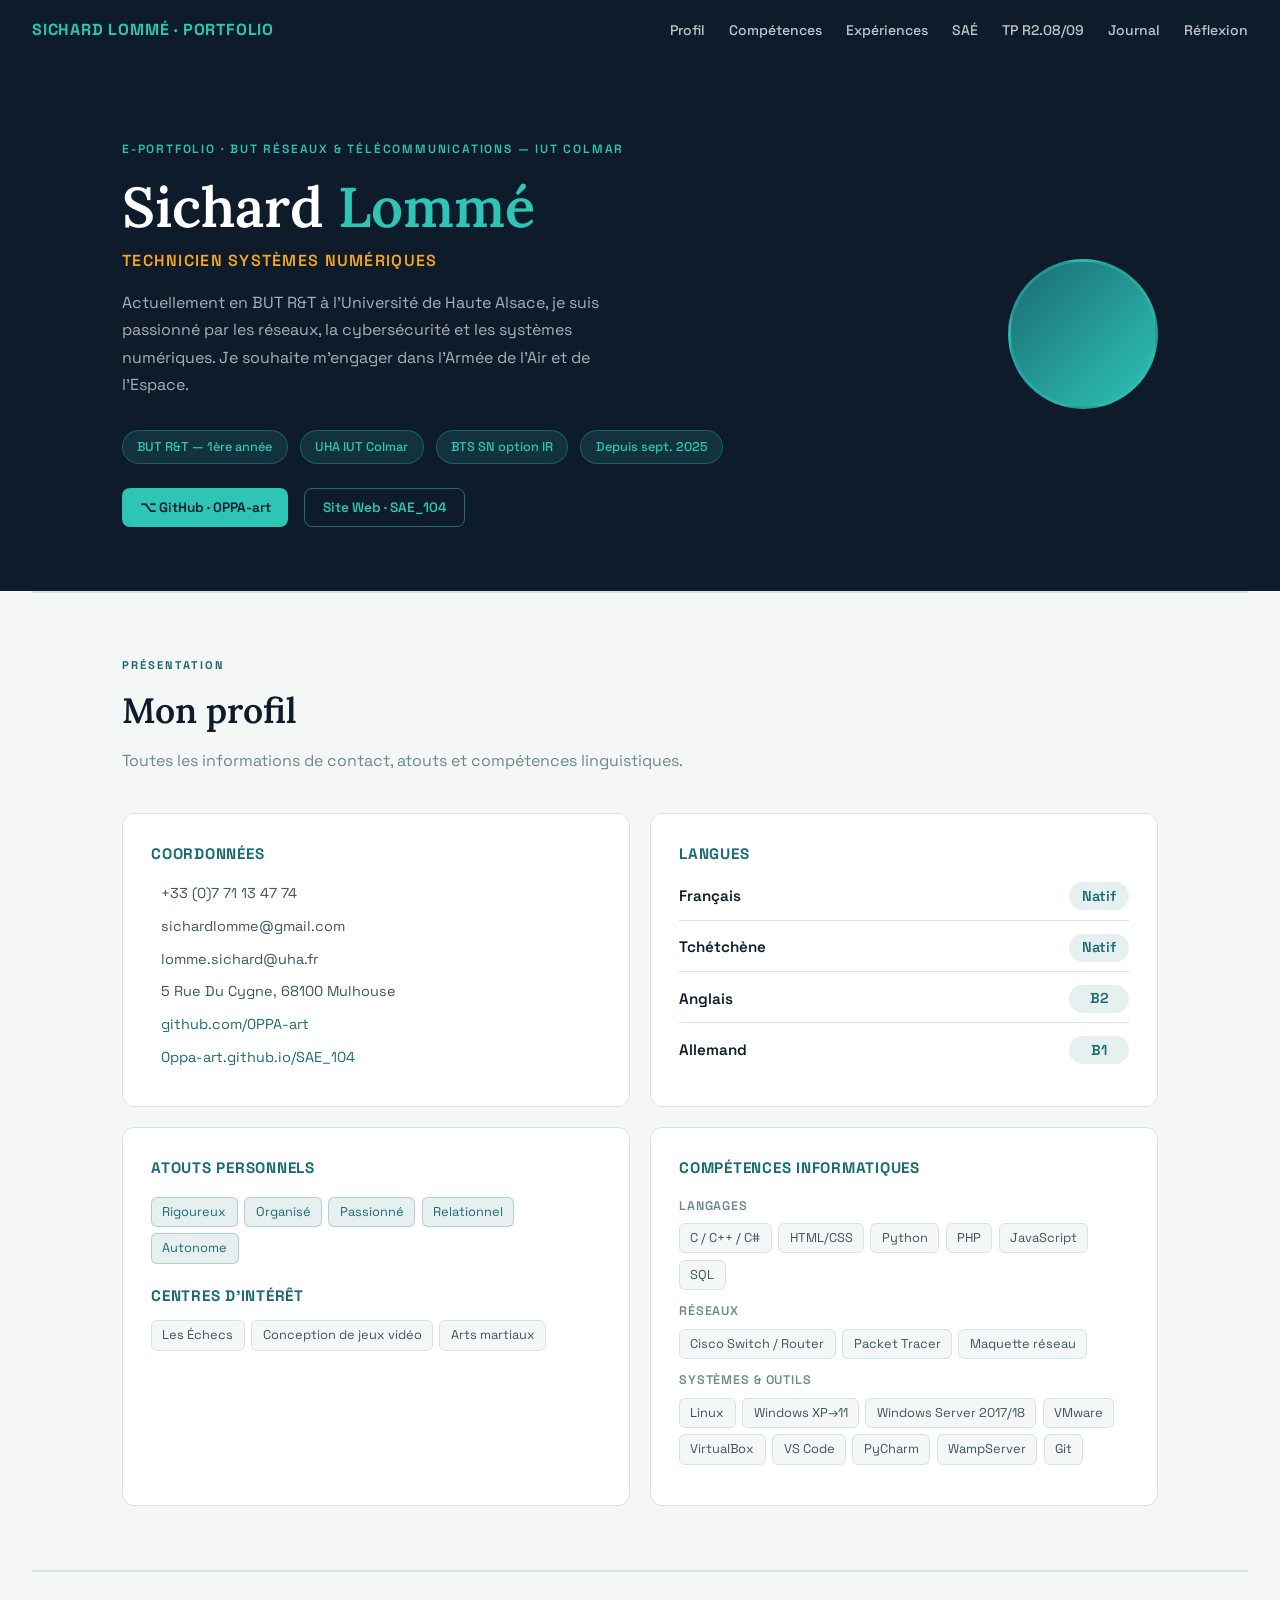
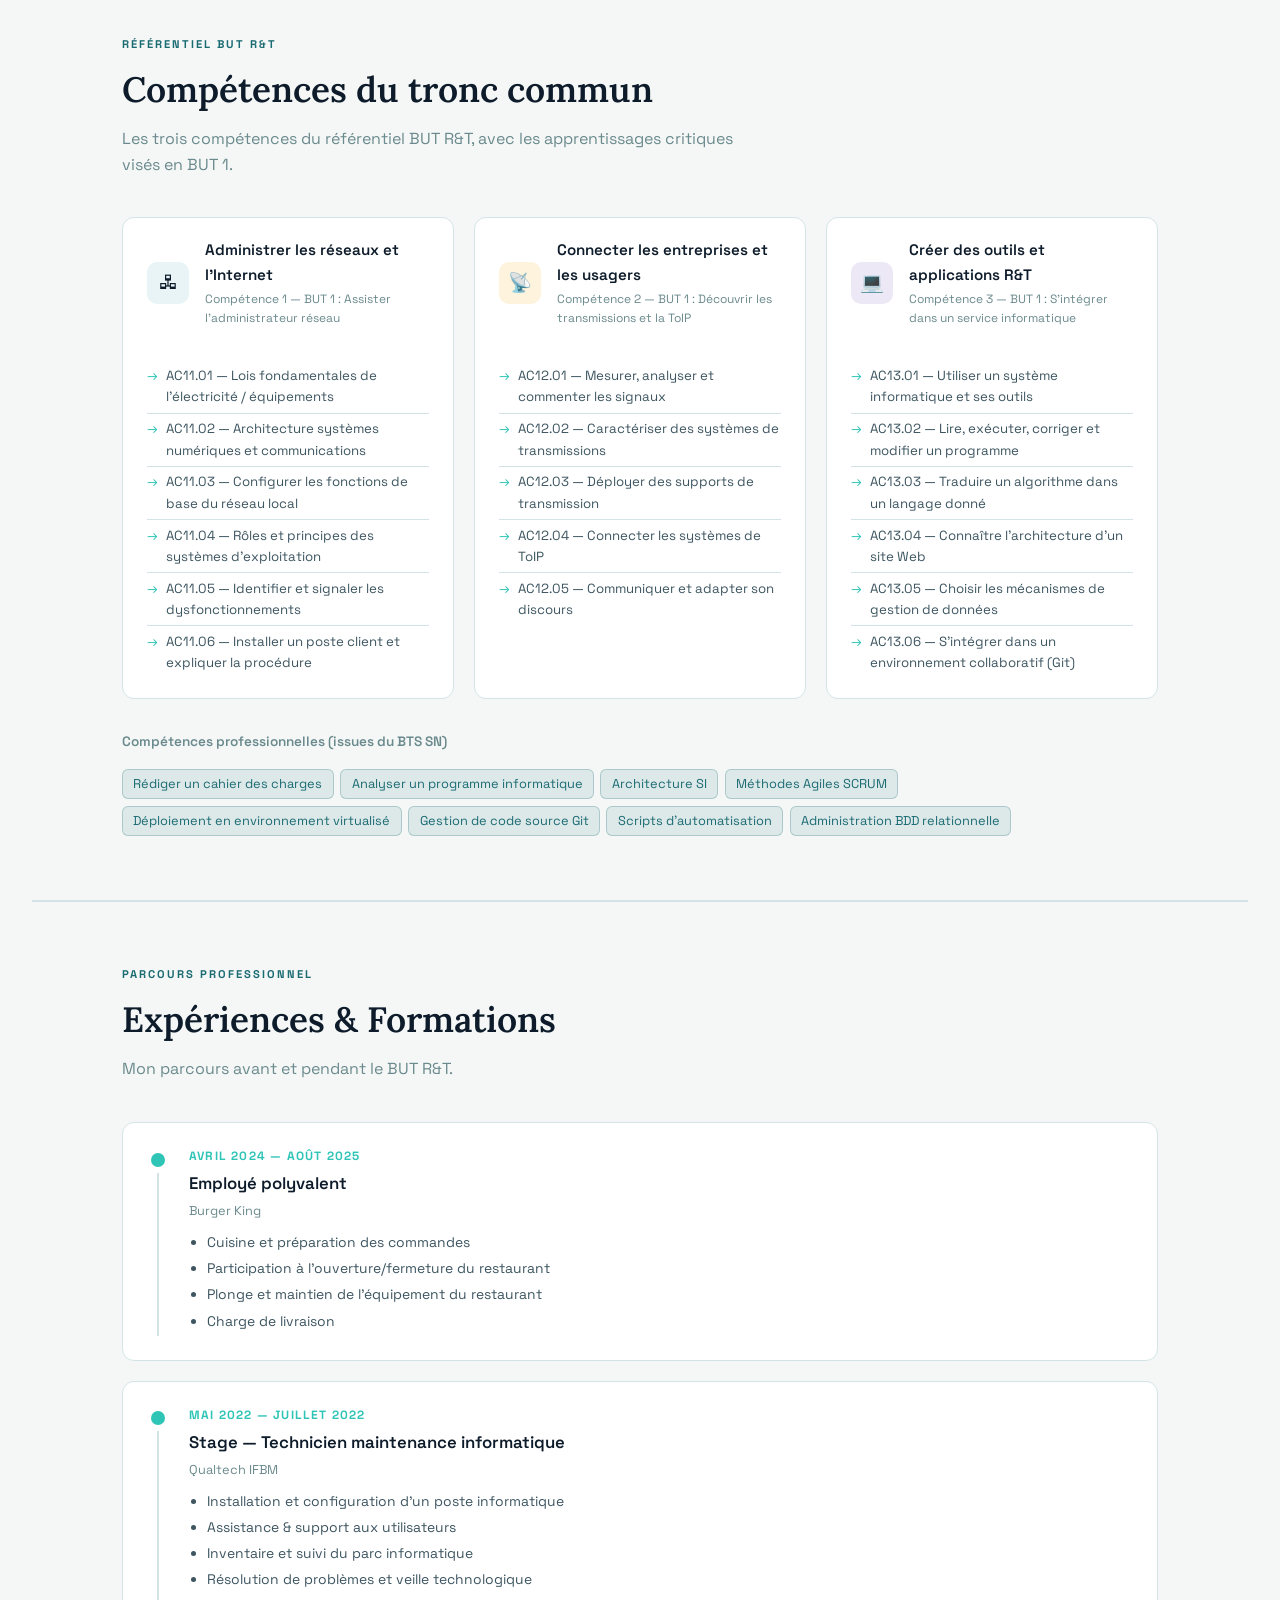
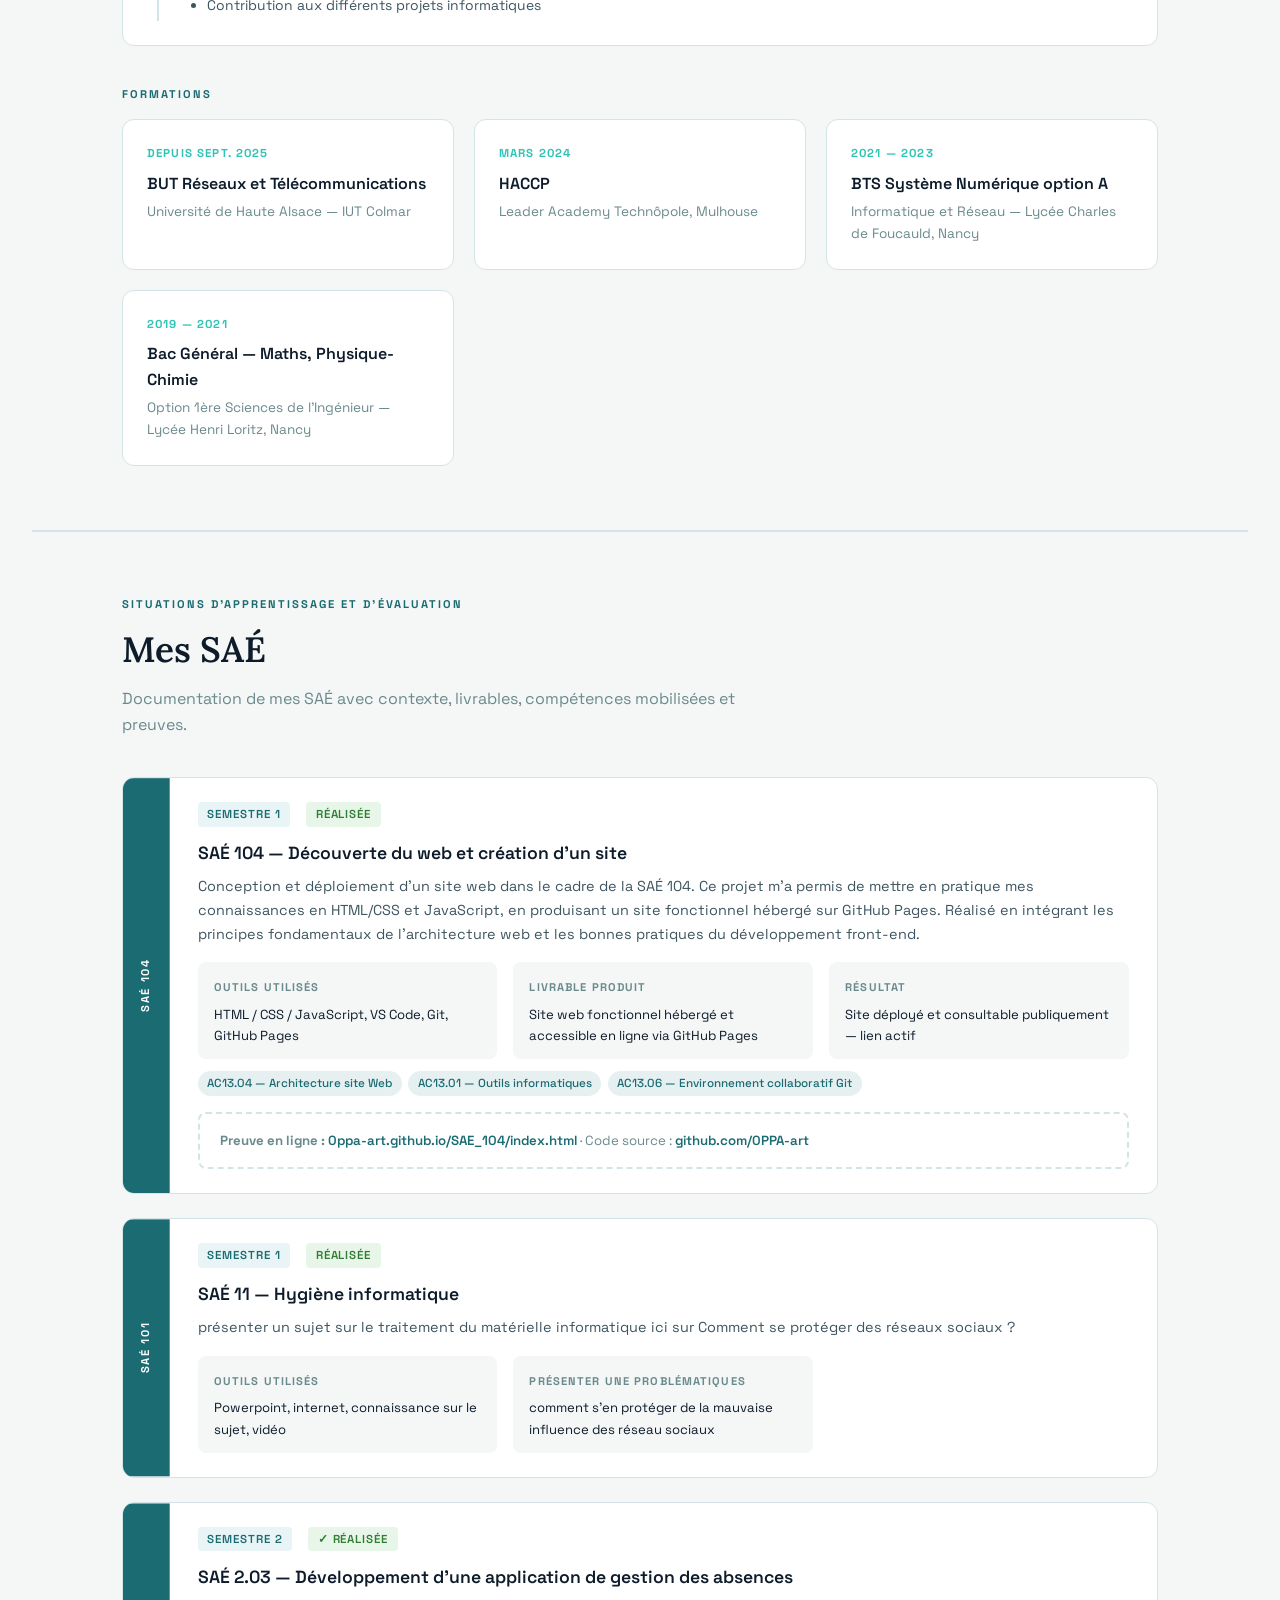
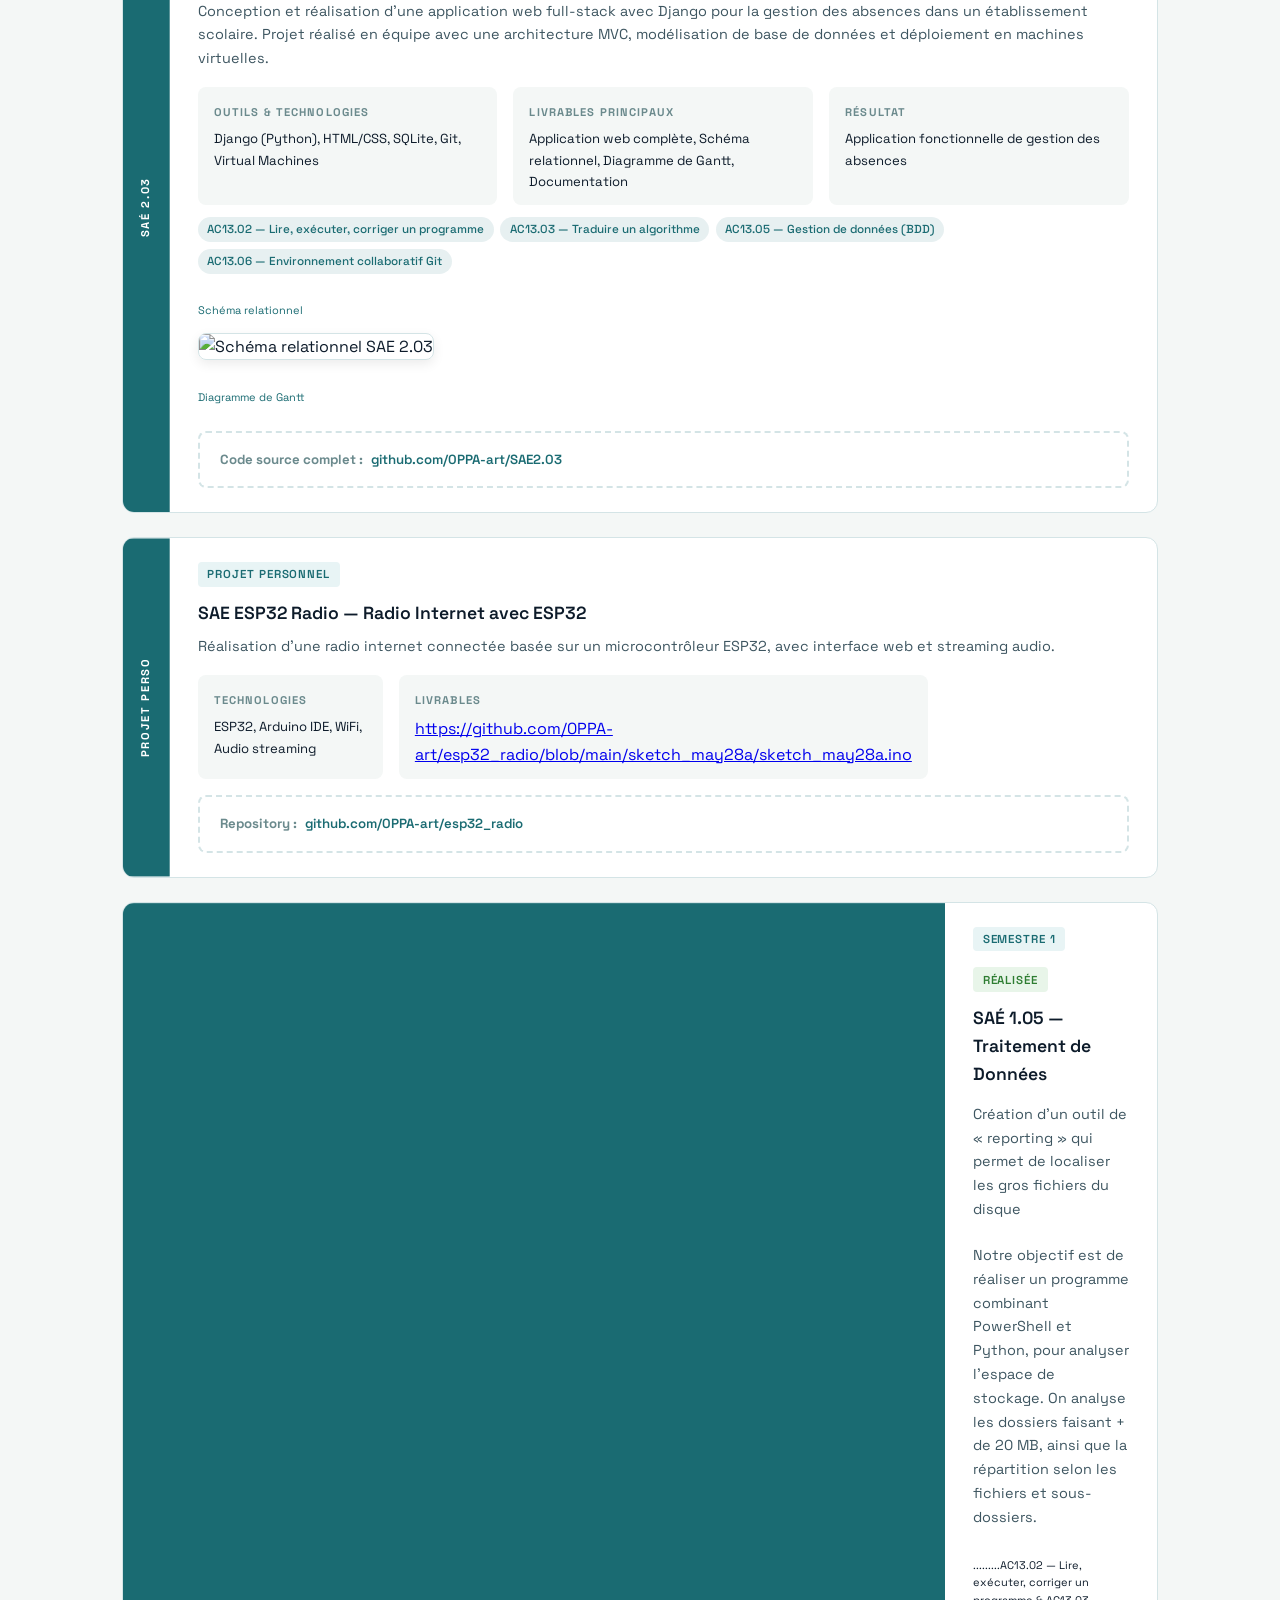
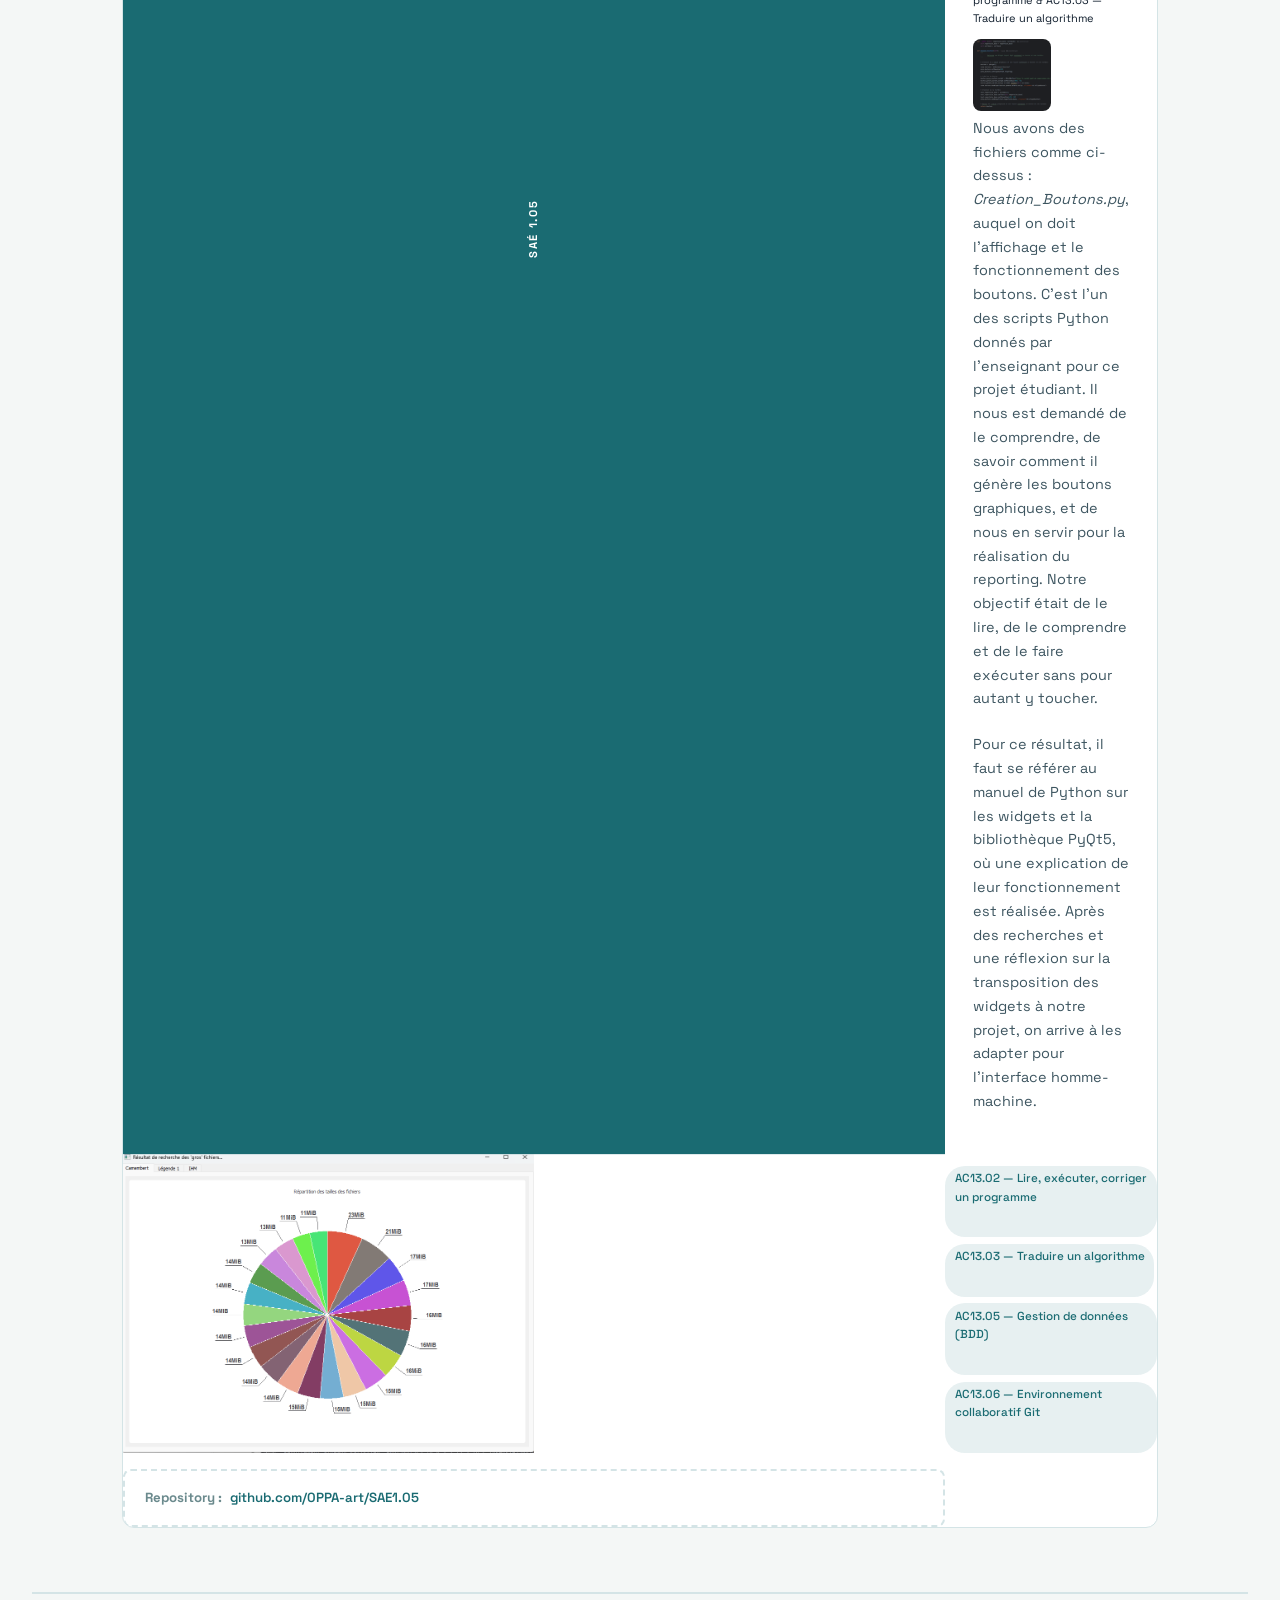
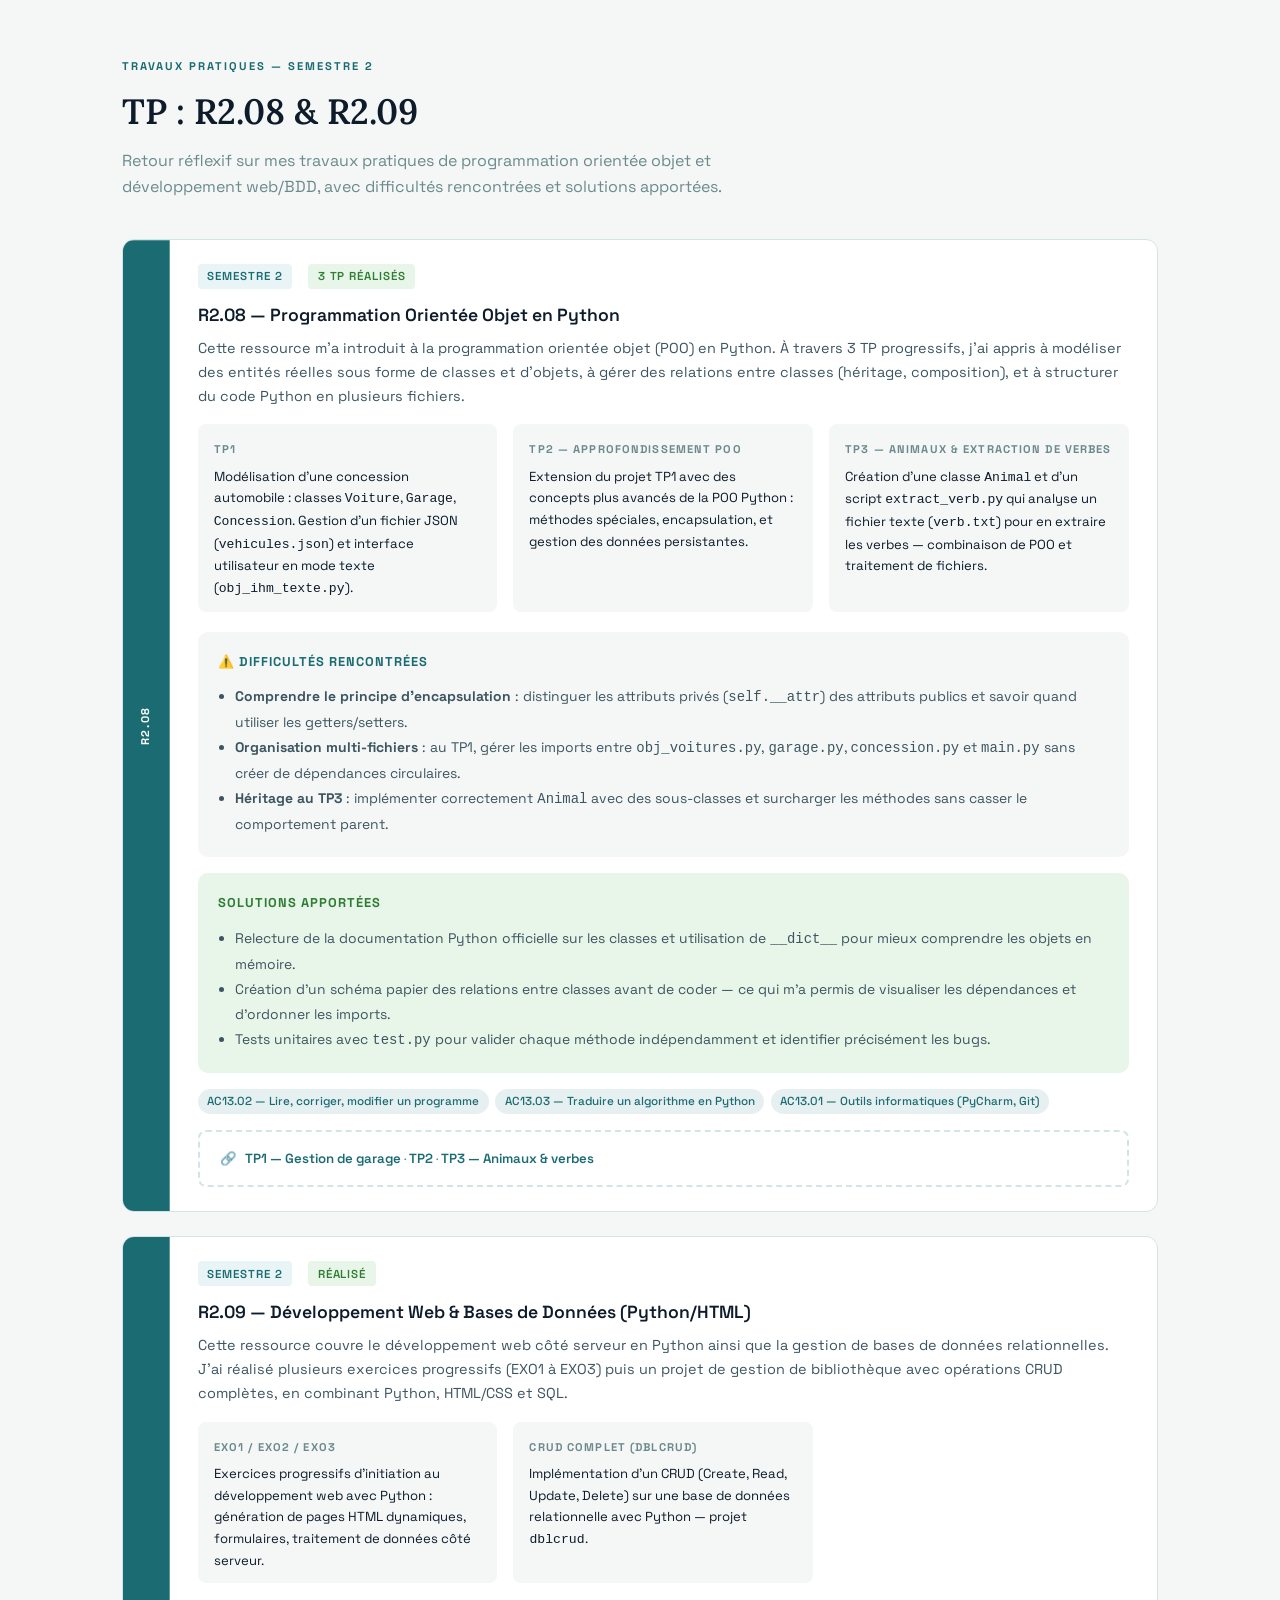
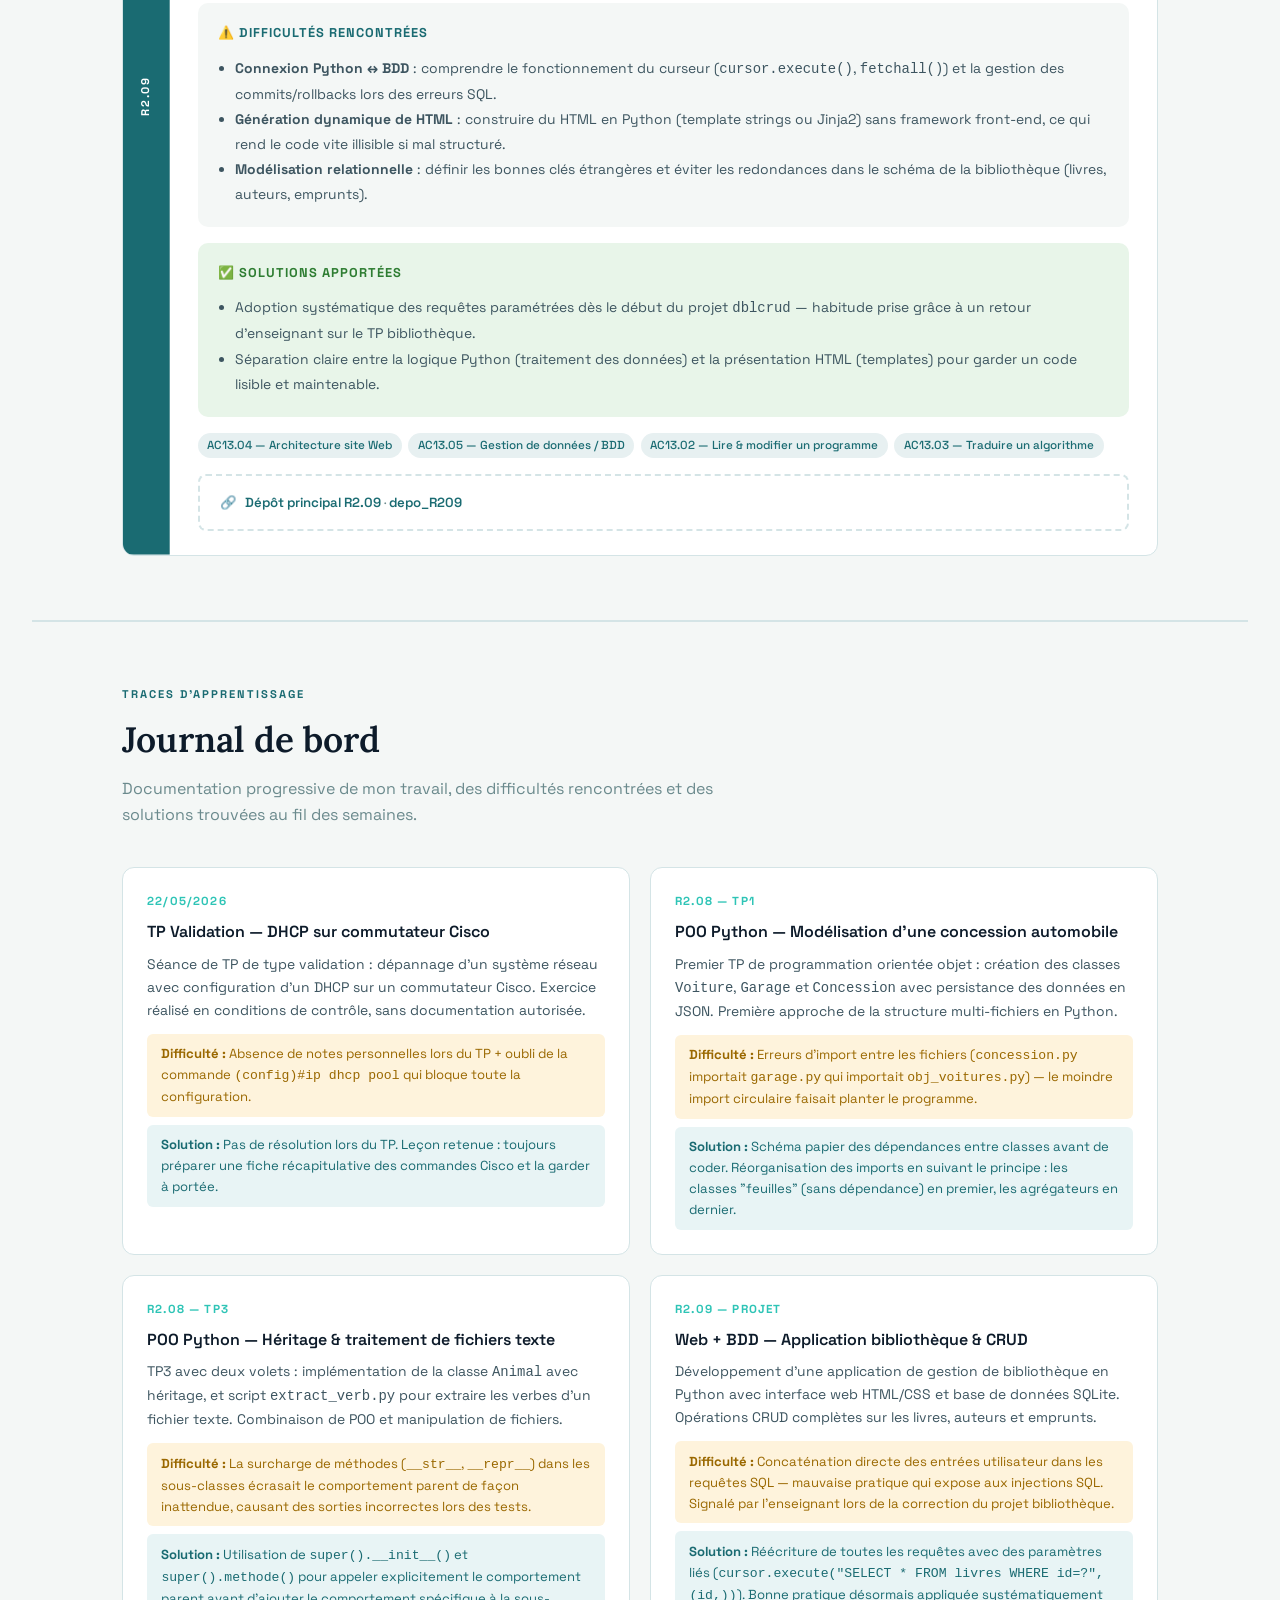
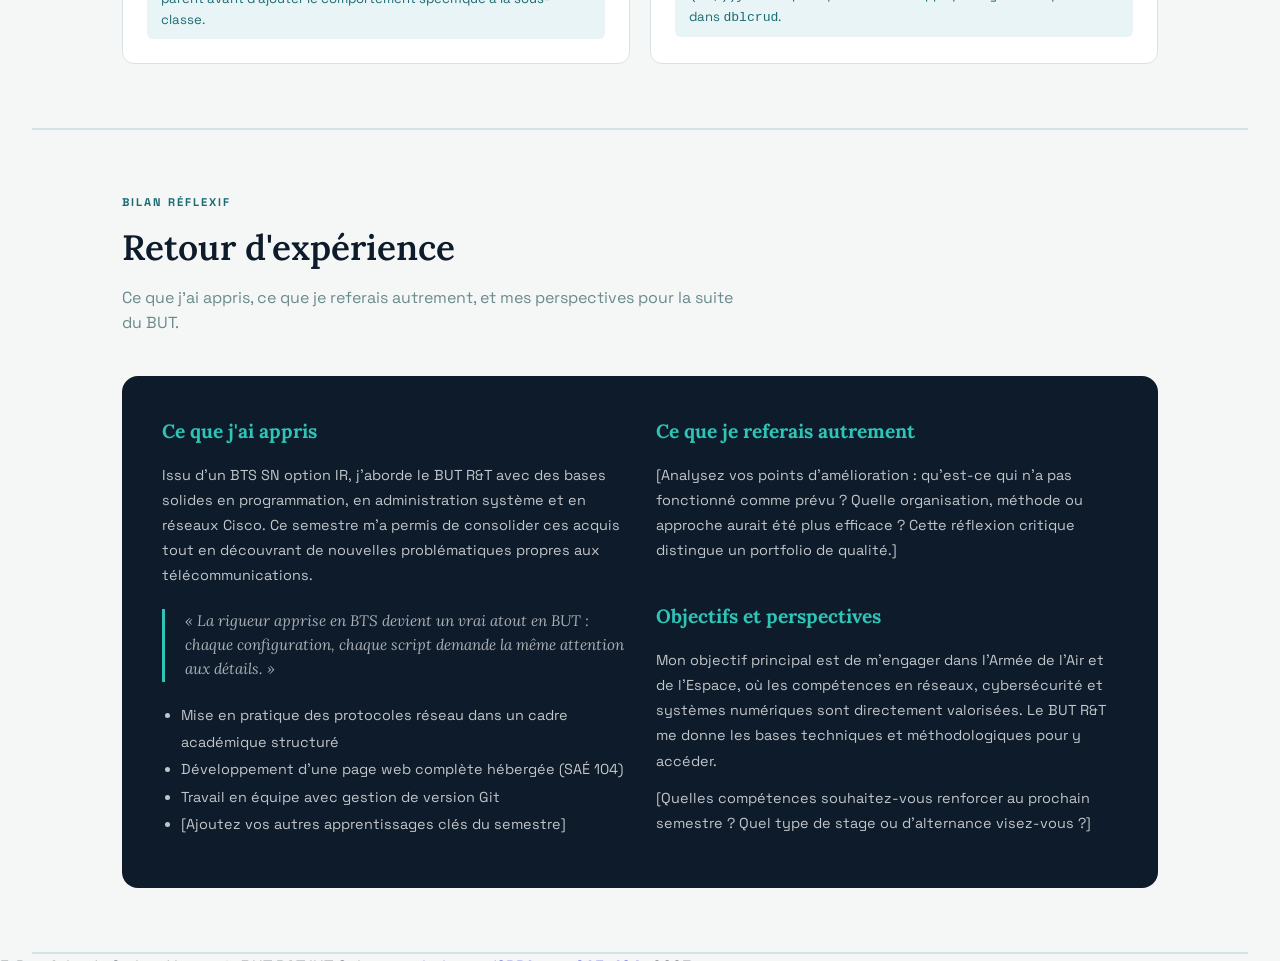
==== commit c506ef62: "Remove AC13.05 heading from index.html Removed unnecessary heading related to data management." ====
--- a/index.html
+++ b/index.html
@@ -437,8 +437,6 @@
 			<img src="image/preuve2.png" style="width:50%; border-radius:8px;">
 			<p>Nous avons des fichiers comme ci-dessus : <em>Creation_Boutons.py</em>, auquel on doit l'affichage et le fonctionnement des boutons. C'est l'un des scripts Python donnés par l'enseignant pour ce projet étudiant. Il nous est demandé de le comprendre, de savoir comment il génère les boutons graphiques, et de nous en servir pour la réalisation du reporting. Notre objectif était de le lire, de le comprendre et de le faire exécuter sans pour autant y toucher.</p>
 			<p>Pour ce résultat, il faut se référer au manuel de Python sur les widgets et la bibliothèque PyQt5, où une explication de leur fonctionnement est réalisée. Après des recherches et une réflexion sur la transposition des widgets à notre projet, on arrive à les adapter pour l'interface homme-machine.</p>  </div>
-	  <h4>.........AC13.05 — Gestion de données Json </h3>
-		
 	  </div>
 		
 		  
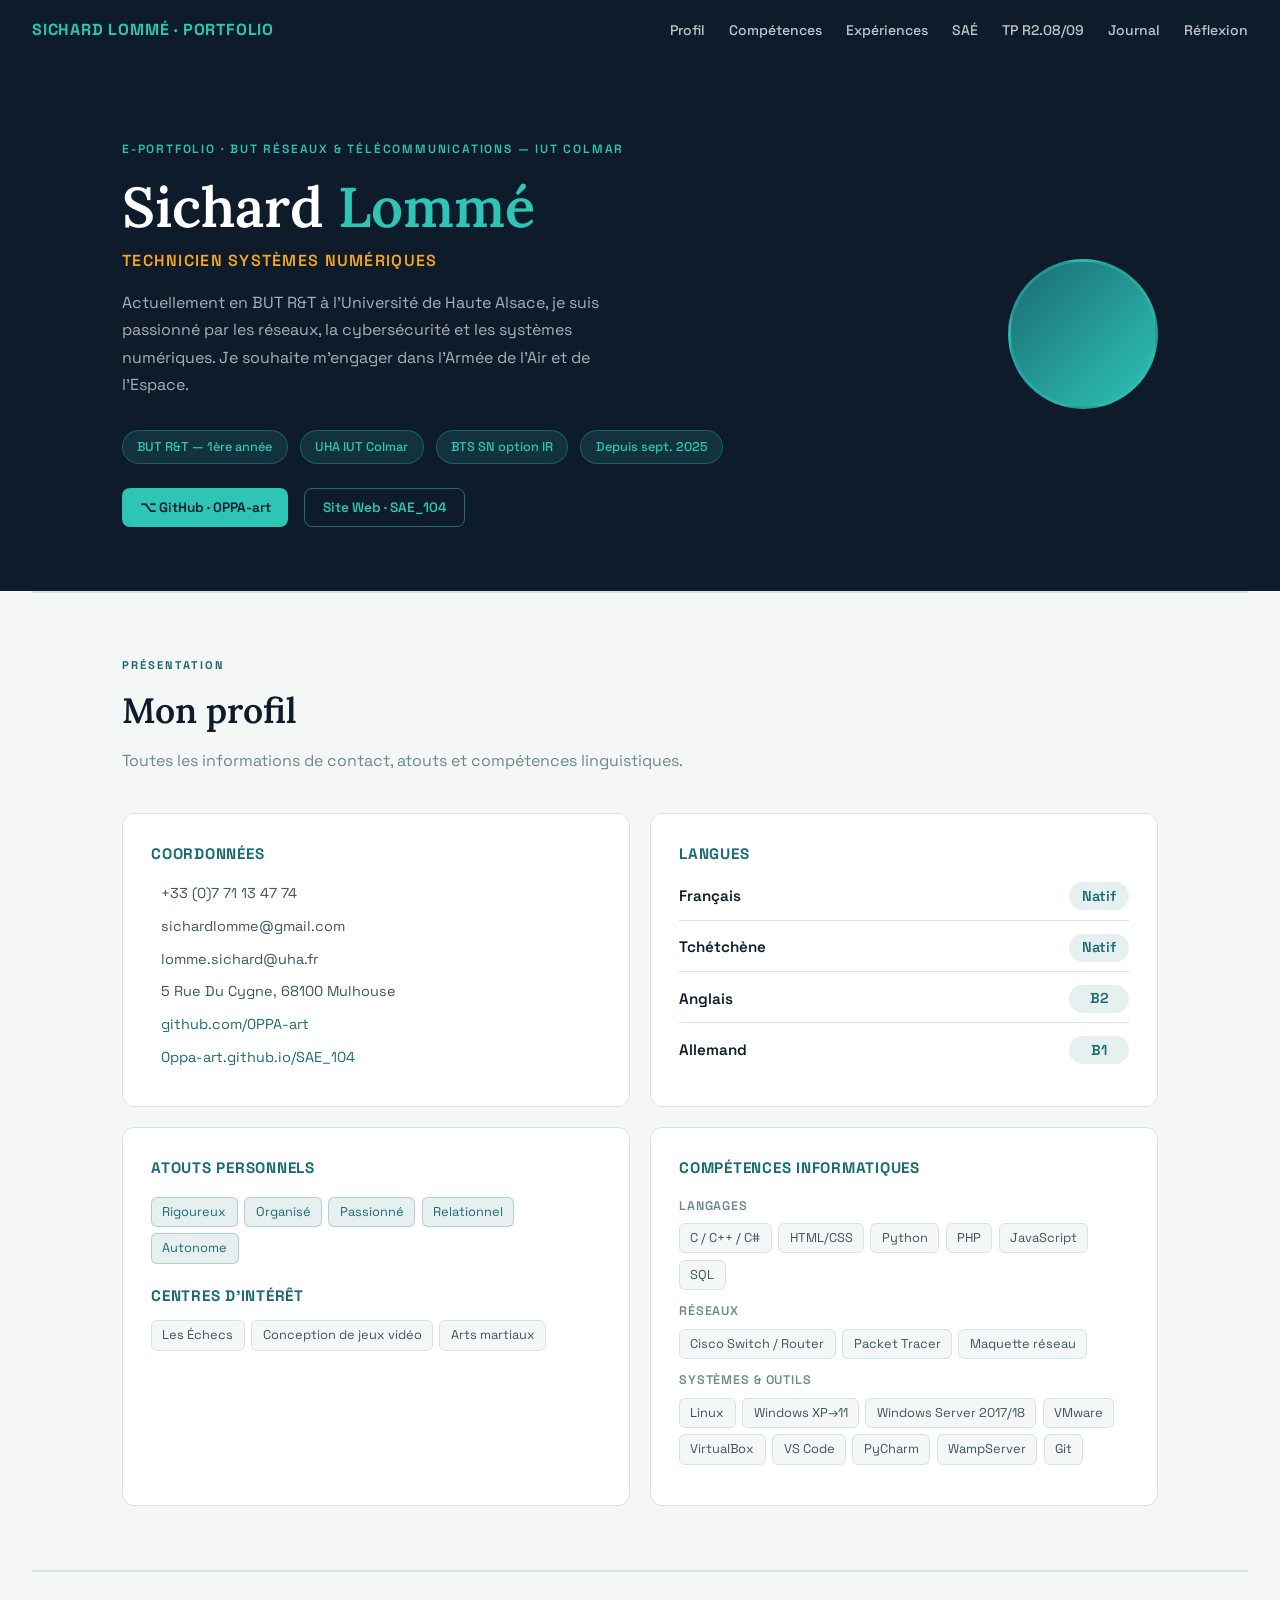
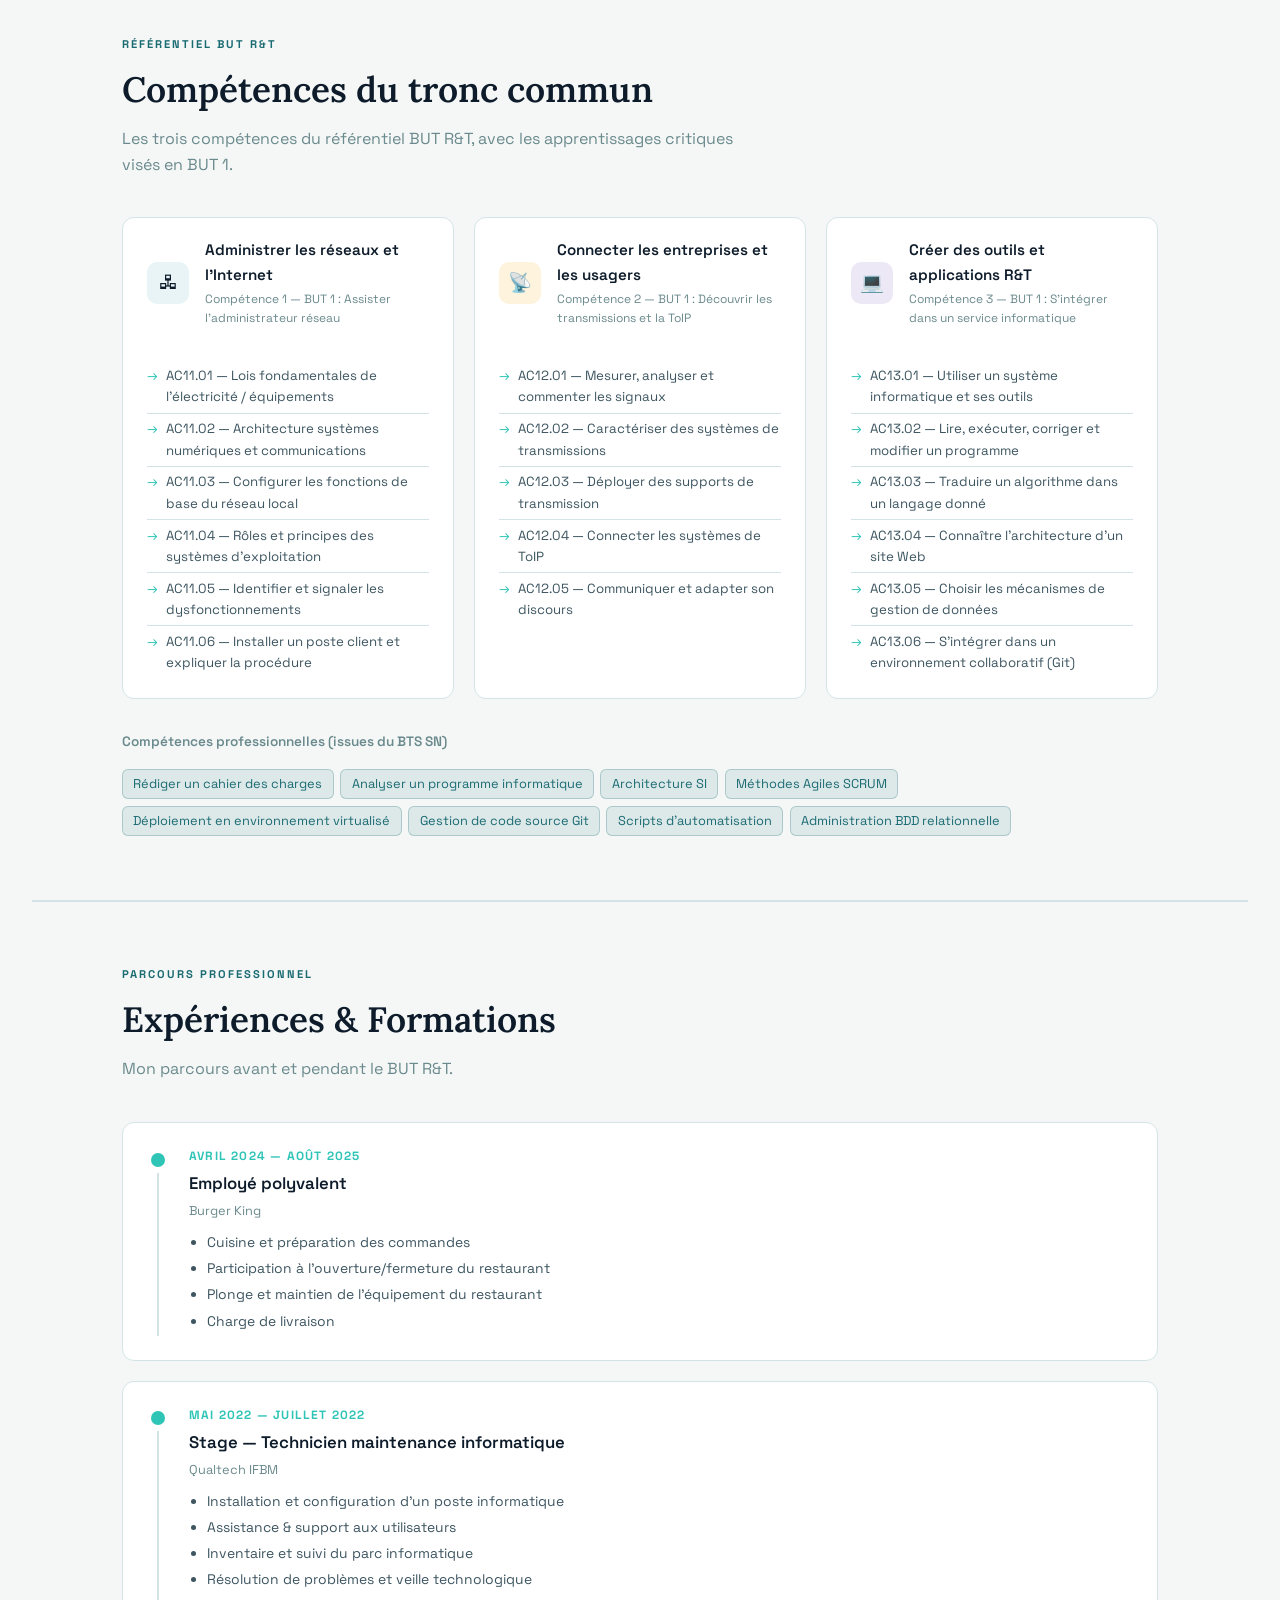
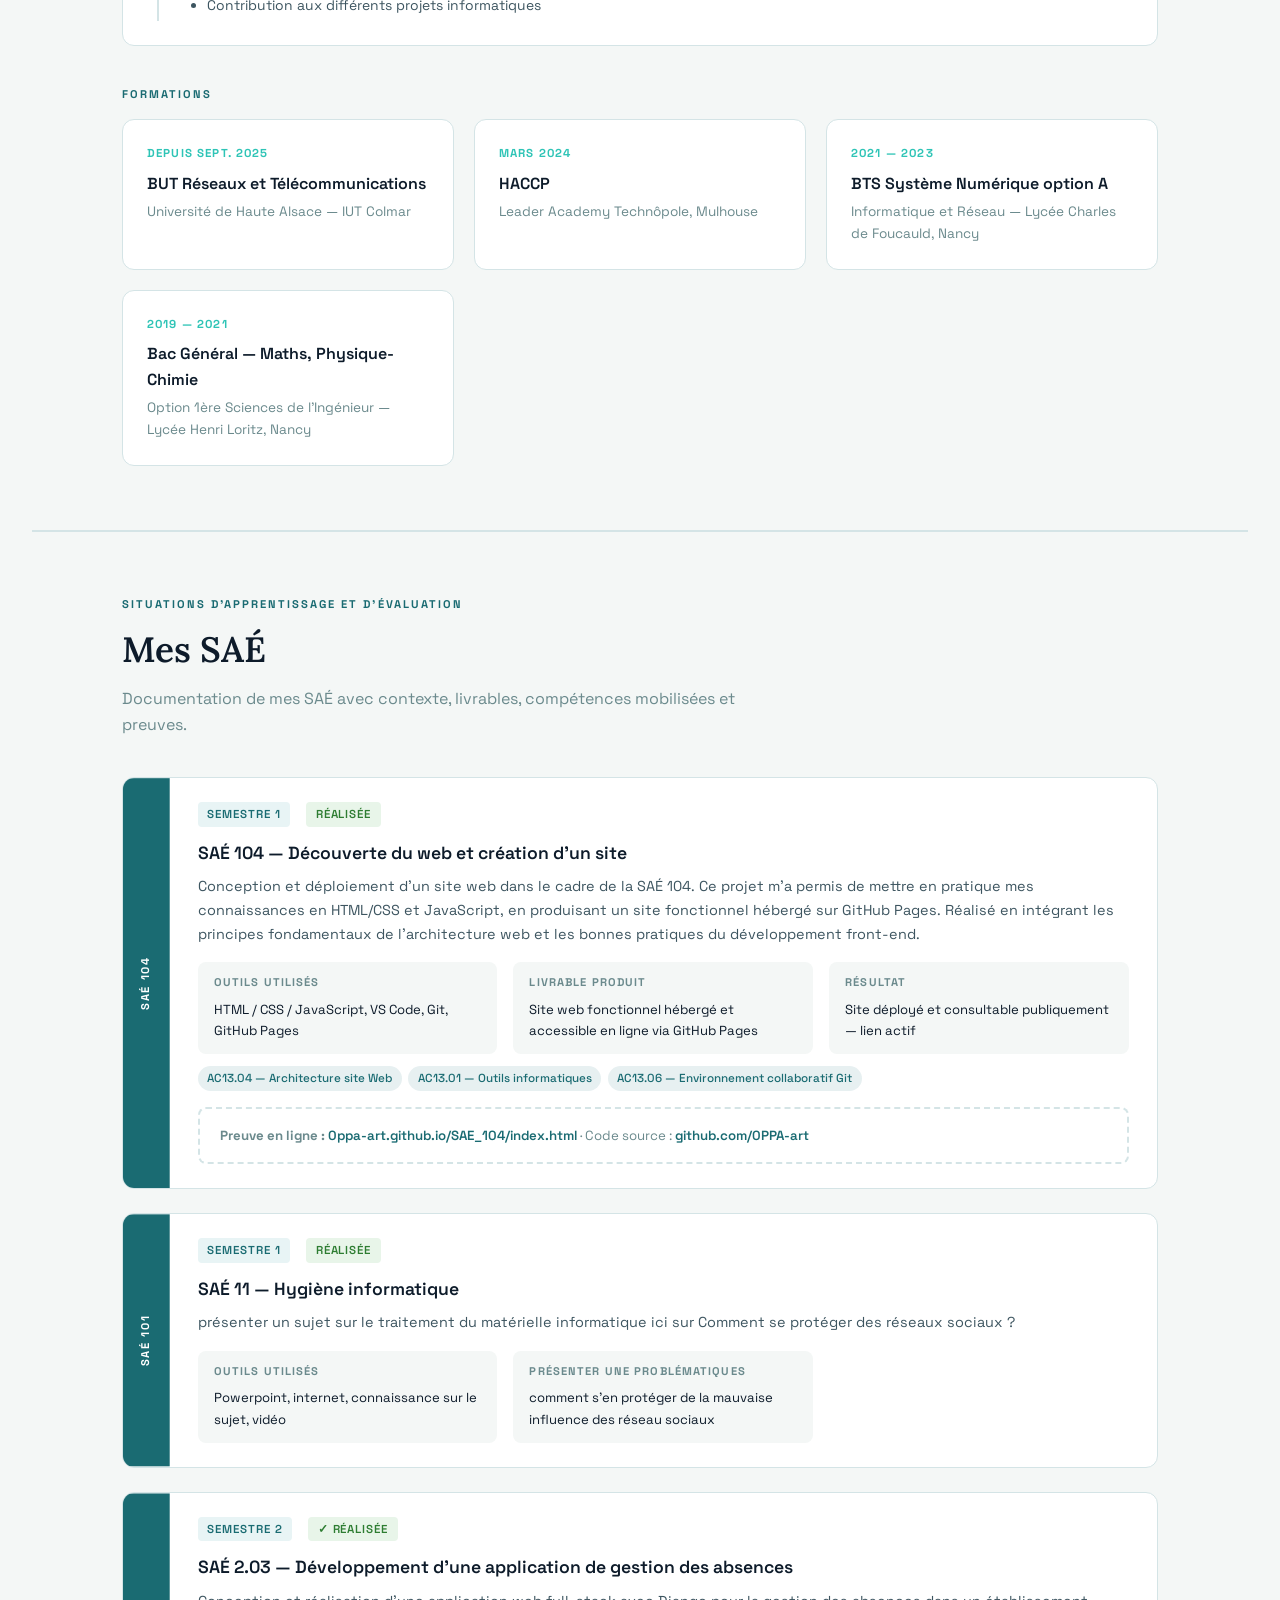
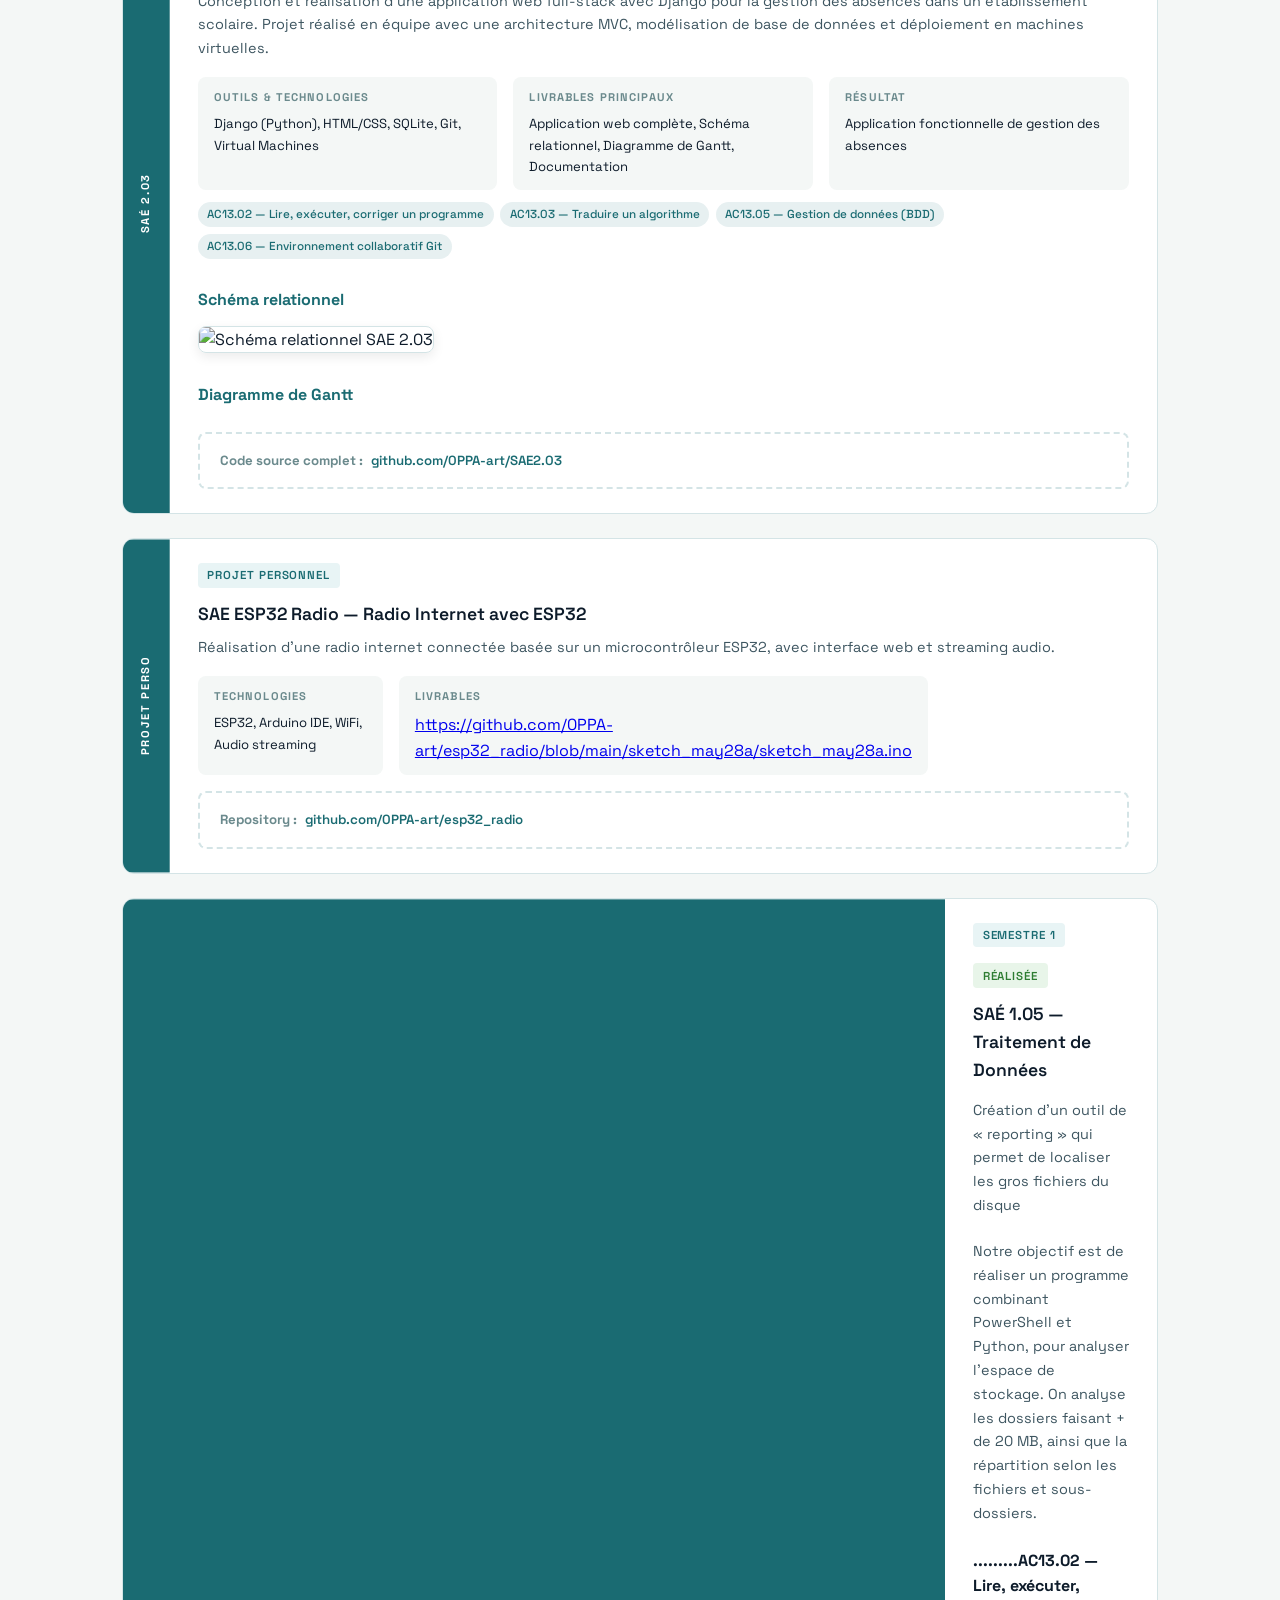
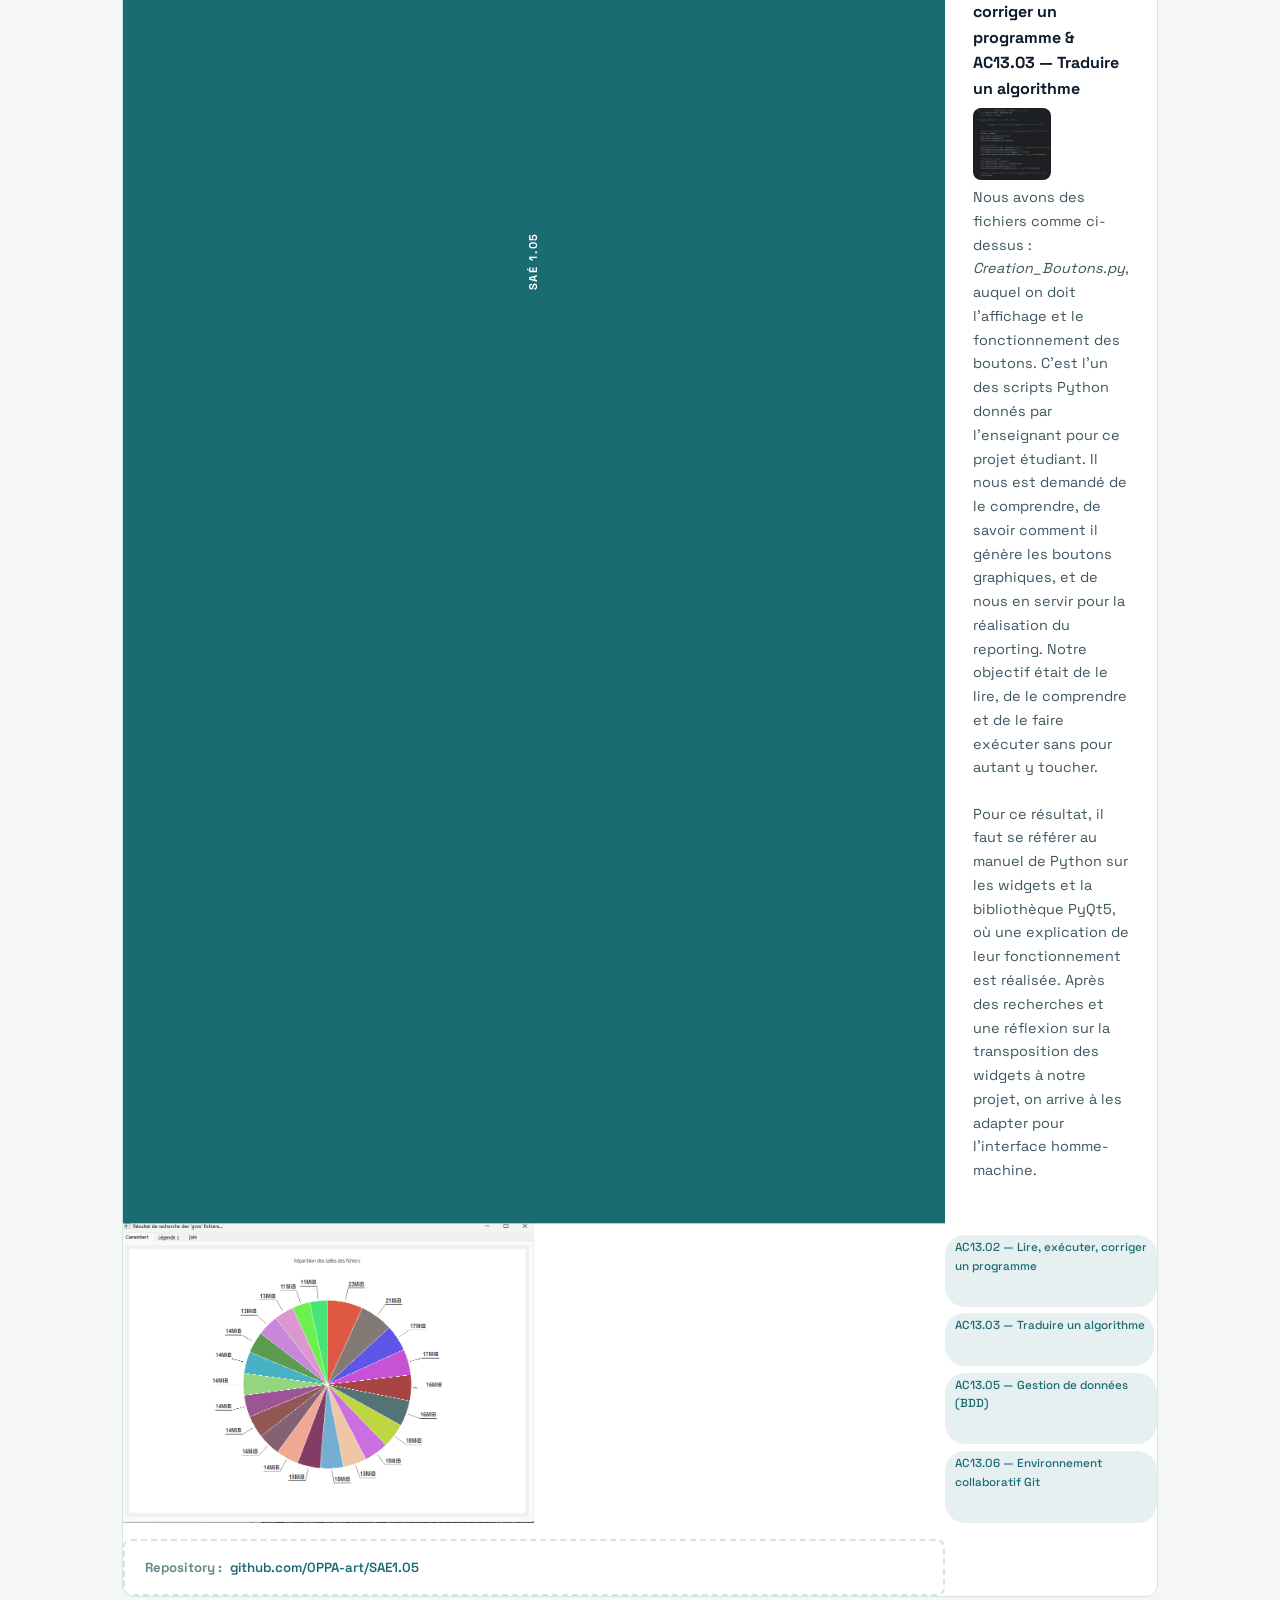
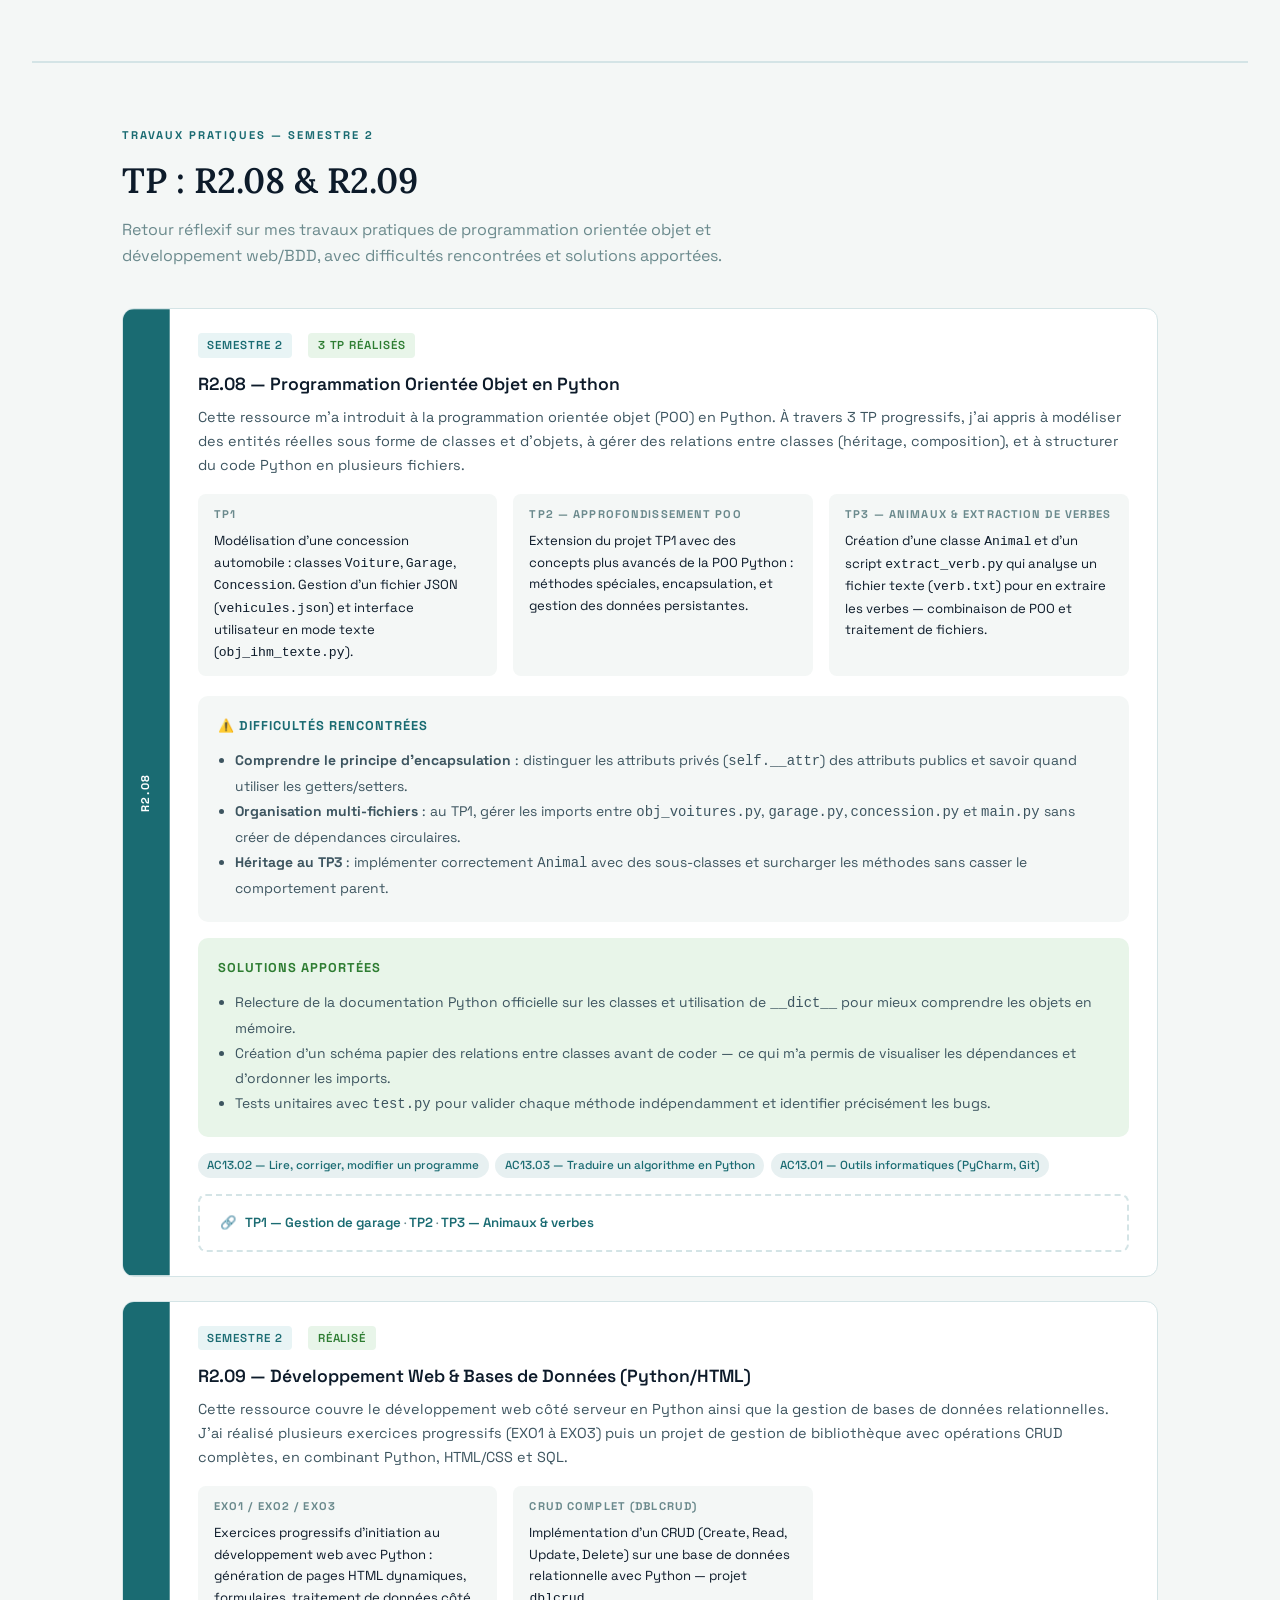
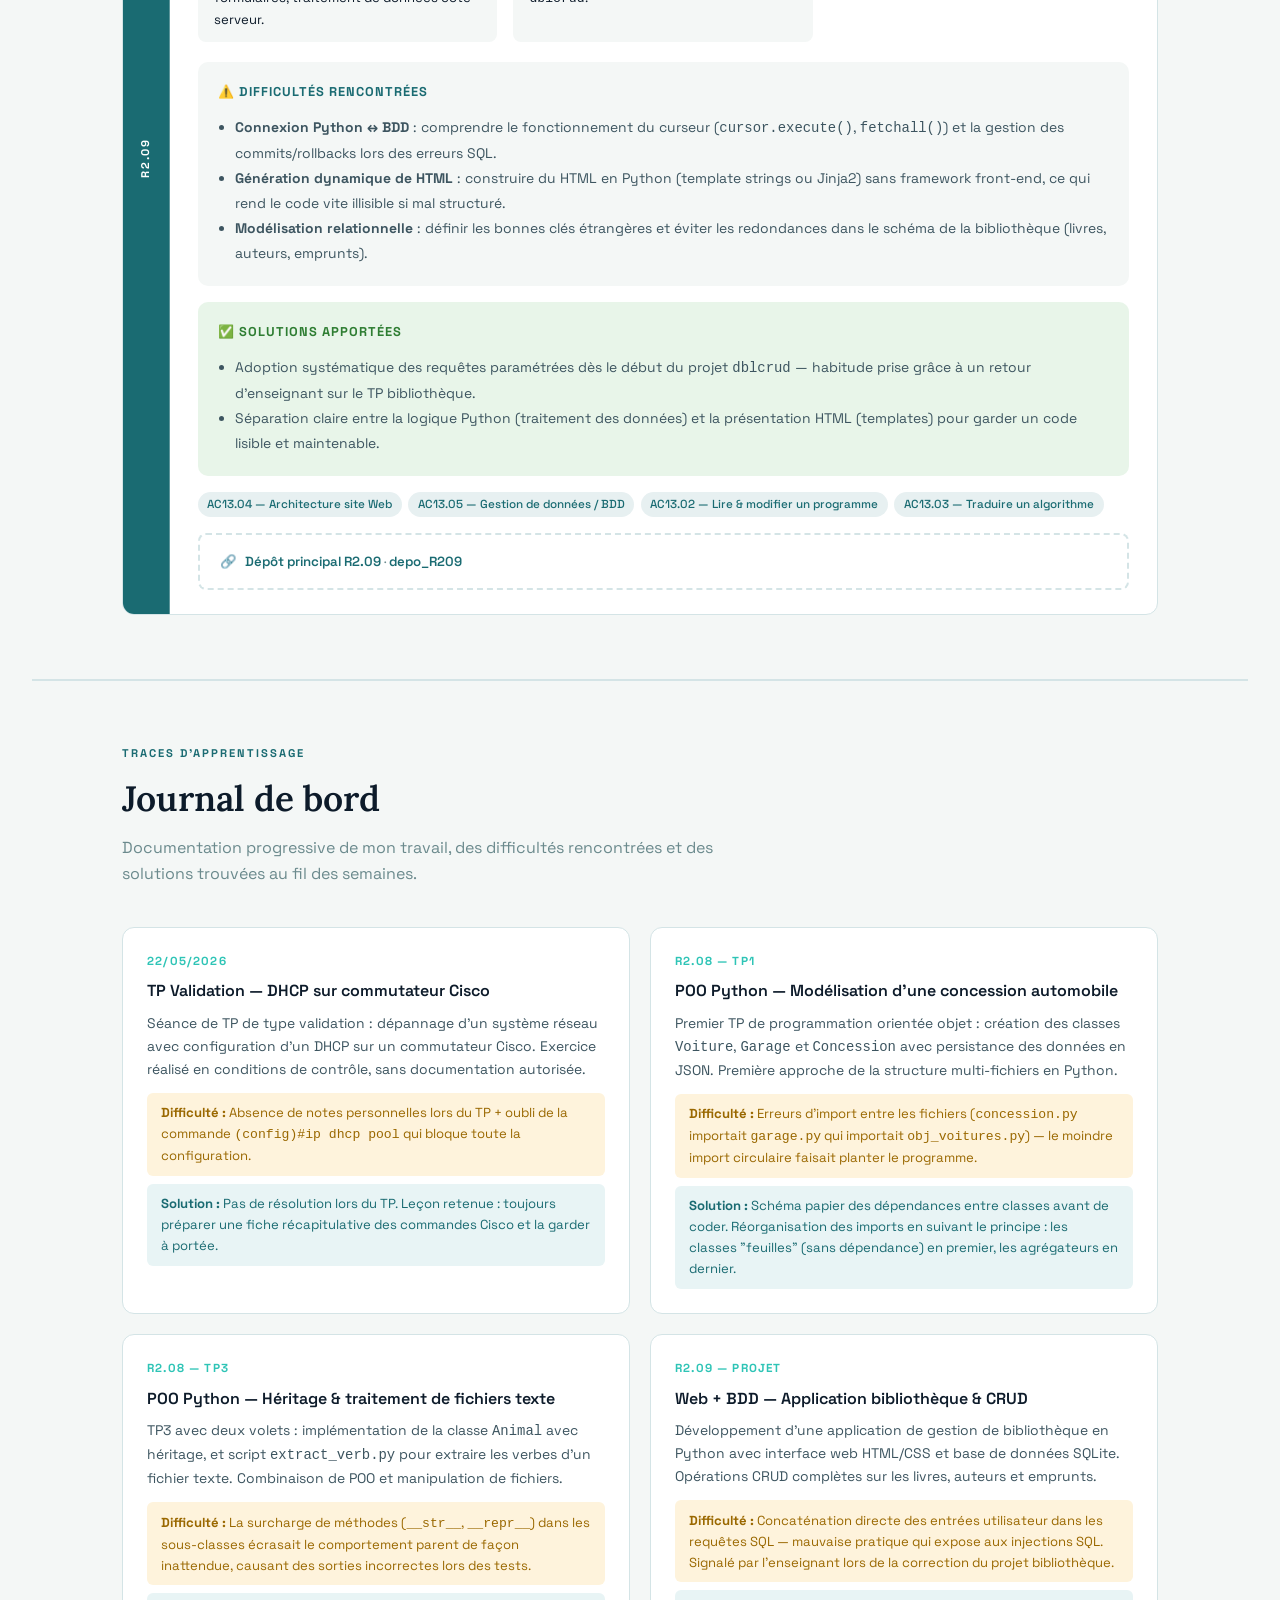
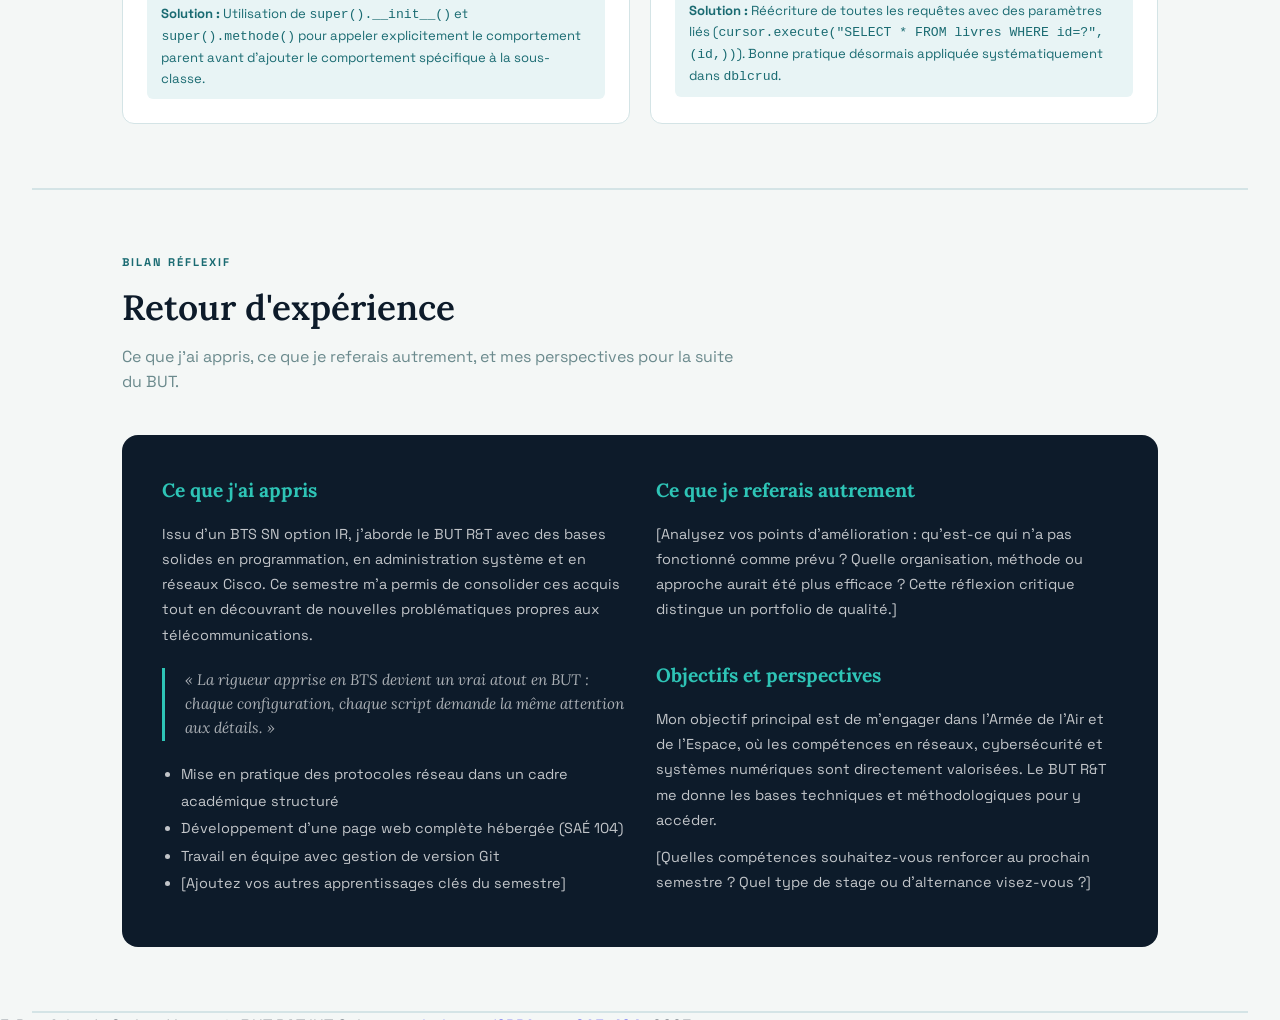
==== commit aea94a89: "Fix HTML structure and update content for SAÉ 1.05" ====
--- a/index.html
+++ b/index.html
@@ -430,13 +430,14 @@
           <span class="sae-tag done"> Réalisée</span>
         </div>
 		  <div class="comp-pills">
-      <h3>SAÉ 1.05 — Traitement de Données</h4>
-		<p>Création d'un outil de « reporting » qui permet de localiser les gros fichiers du disque</p>
-		<p>Notre objectif est de réaliser un programme combinant PowerShell et Python, pour analyser l'espace de stockage. On analyse les dossiers faisant + de 20 MB, ainsi que la répartition selon les fichiers et sous-dossiers.</p>
-	  <h4>.........AC13.02 — Lire, exécuter, corriger un programme & AC13.03 — Traduire un algorithme </h3>
-			<img src="image/preuve2.png" style="width:50%; border-radius:8px;">
-			<p>Nous avons des fichiers comme ci-dessus : <em>Creation_Boutons.py</em>, auquel on doit l'affichage et le fonctionnement des boutons. C'est l'un des scripts Python donnés par l'enseignant pour ce projet étudiant. Il nous est demandé de le comprendre, de savoir comment il génère les boutons graphiques, et de nous en servir pour la réalisation du reporting. Notre objectif était de le lire, de le comprendre et de le faire exécuter sans pour autant y toucher.</p>
-			<p>Pour ce résultat, il faut se référer au manuel de Python sur les widgets et la bibliothèque PyQt5, où une explication de leur fonctionnement est réalisée. Après des recherches et une réflexion sur la transposition des widgets à notre projet, on arrive à les adapter pour l'interface homme-machine.</p>  </div>
+     		 <h3>SAÉ 1.05 — Traitement de Données</h4>
+				<p>Création d'un outil de « reporting » qui permet de localiser les gros fichiers du disque</p>
+				<p>Notre objectif est de réaliser un programme combinant PowerShell et Python, pour analyser l'espace de stockage. On analyse les dossiers faisant + de 20 MB, ainsi que la répartition selon les fichiers et sous-dossiers.</p>
+			  <h4>.........AC13.02 — Lire, exécuter, corriger un programme & AC13.03 — Traduire un algorithme </h3>
+				<img src="image/preuve2.png" style="width:50%; border-radius:8px;">
+				<p>Nous avons des fichiers comme ci-dessus : <em>Creation_Boutons.py</em>, auquel on doit l'affichage et le fonctionnement des boutons. C'est l'un des scripts Python donnés par l'enseignant pour ce projet étudiant. Il nous est demandé de le comprendre, de savoir comment il génère les boutons graphiques, et de nous en servir pour la réalisation du reporting. Notre objectif était de le lire, de le comprendre et de le faire exécuter sans pour autant y toucher.</p>
+				<p>Pour ce résultat, il faut se référer au manuel de Python sur les widgets et la bibliothèque PyQt5, où une explication de leur fonctionnement est réalisée. Après des recherches et une réflexion sur la transposition des widgets à notre projet, on arrive à les adapter pour l'interface homme-machine.</p>  
+		  </div>
 	  </div>
 		
 		  
--- a/style.css
+++ b/style.css
@@ -101,11 +101,7 @@
   color: var(--seafoam); 
 }
 
-h4 {
-            font-size: 11px; /* Taille en pixels */
-            font-weight: normal; /* Optionnel : rend le texte moins gras */
-            margin: 5px 0; /* Optionnel : réduit l'espace autour */
-        }
+
 .hero-role { 
   font-size: 1rem; 
   font-weight: 600; 
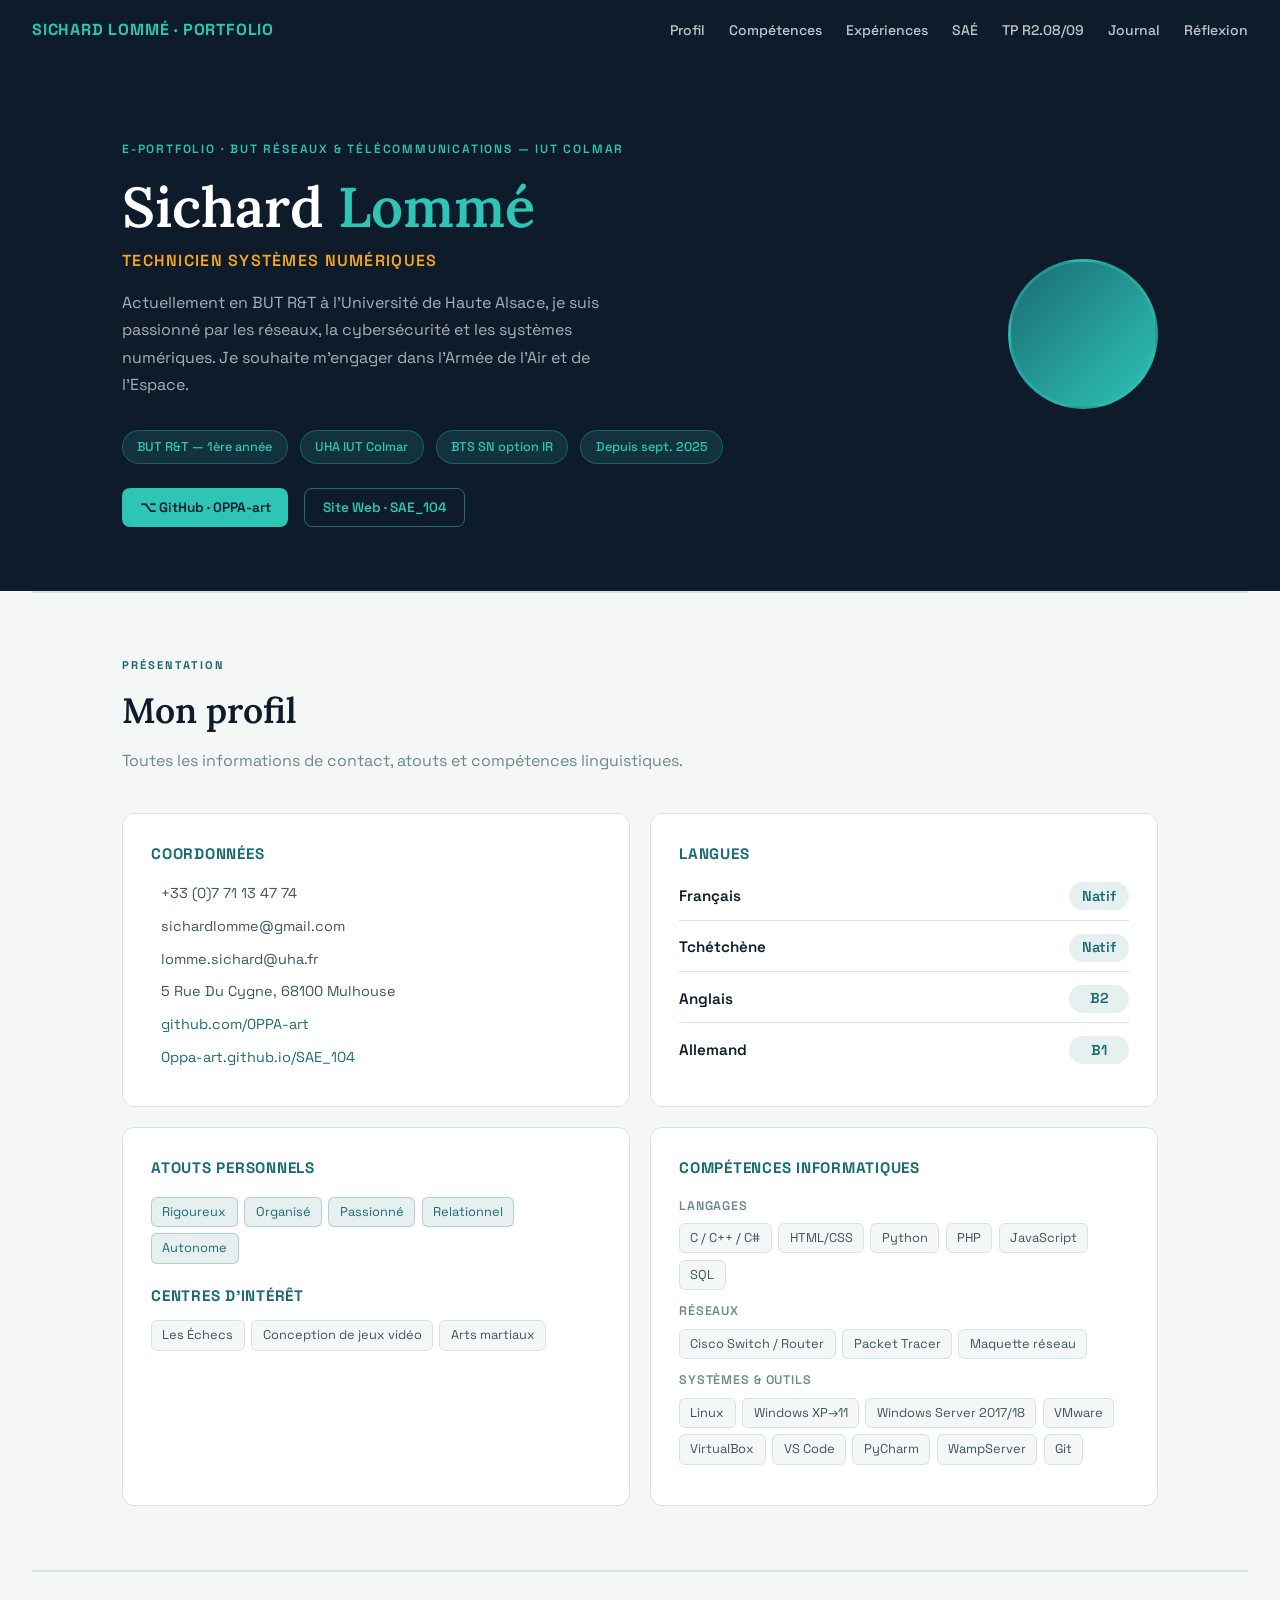
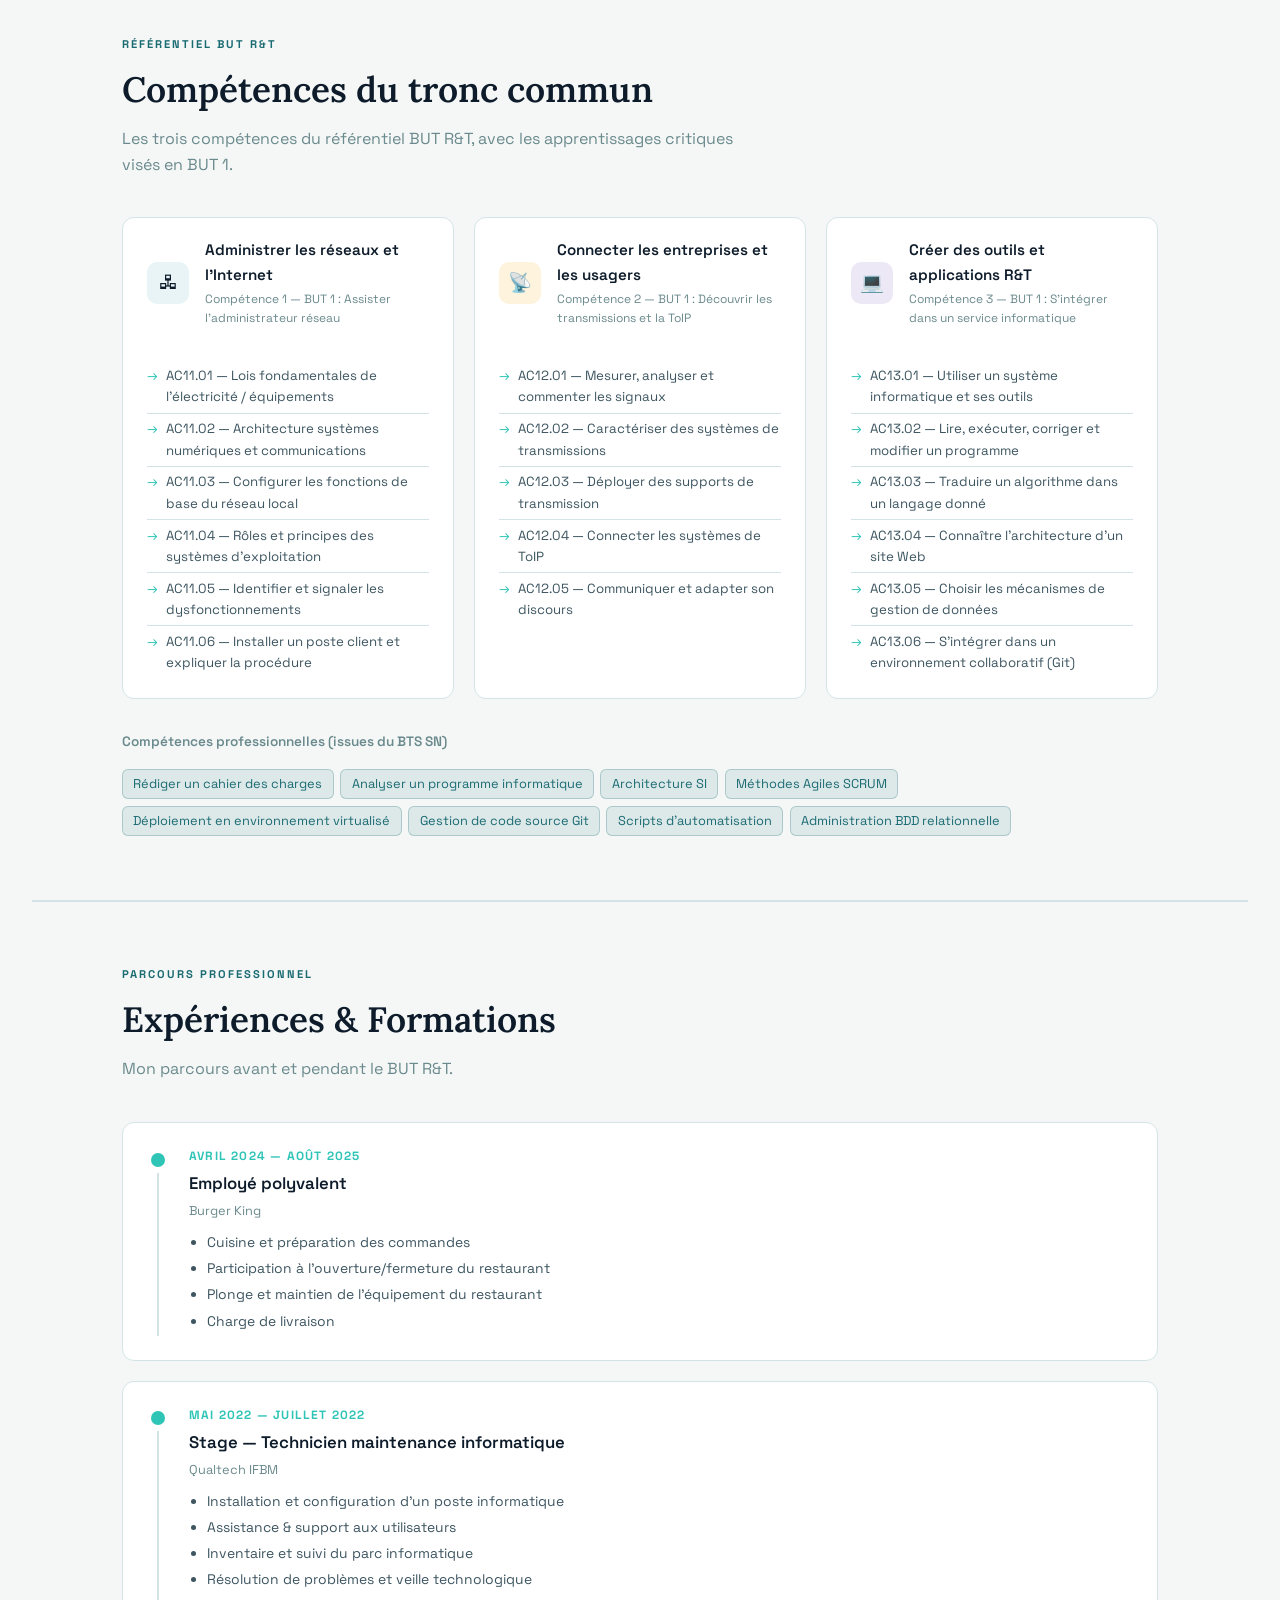
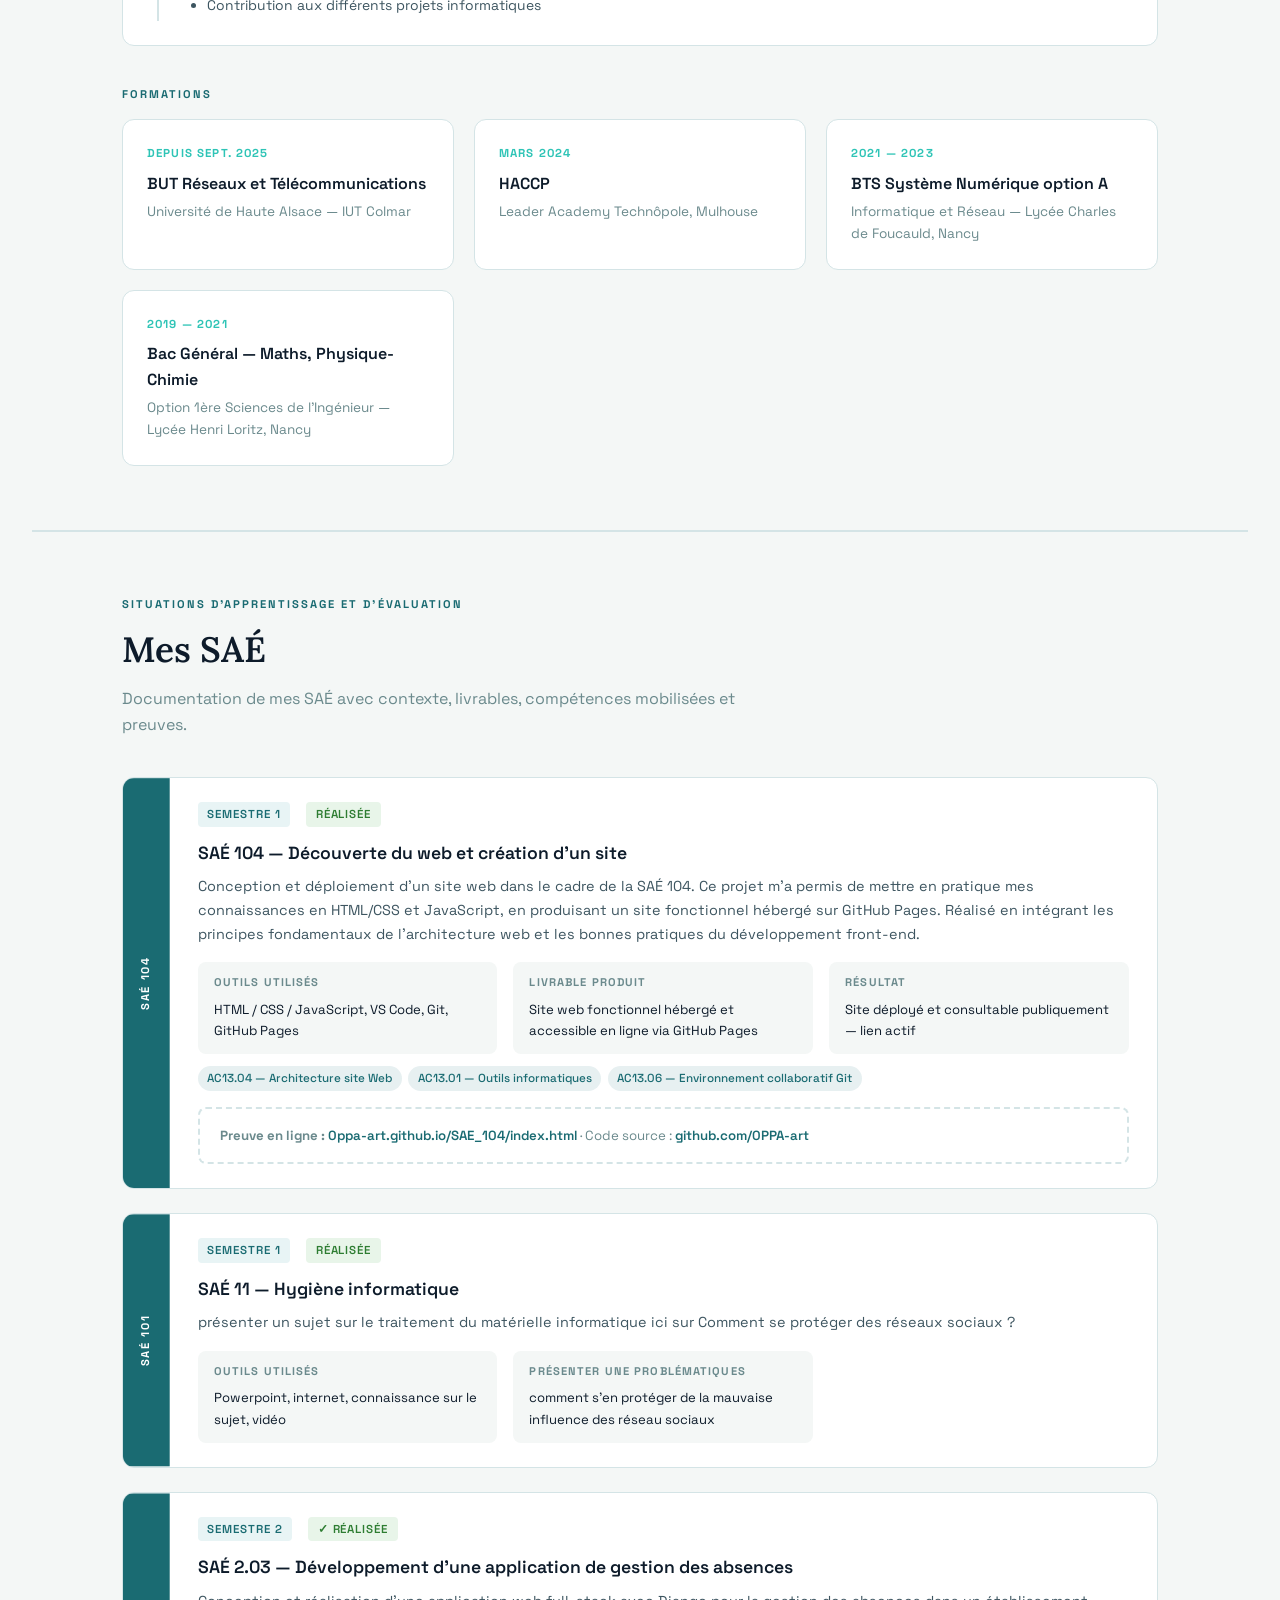
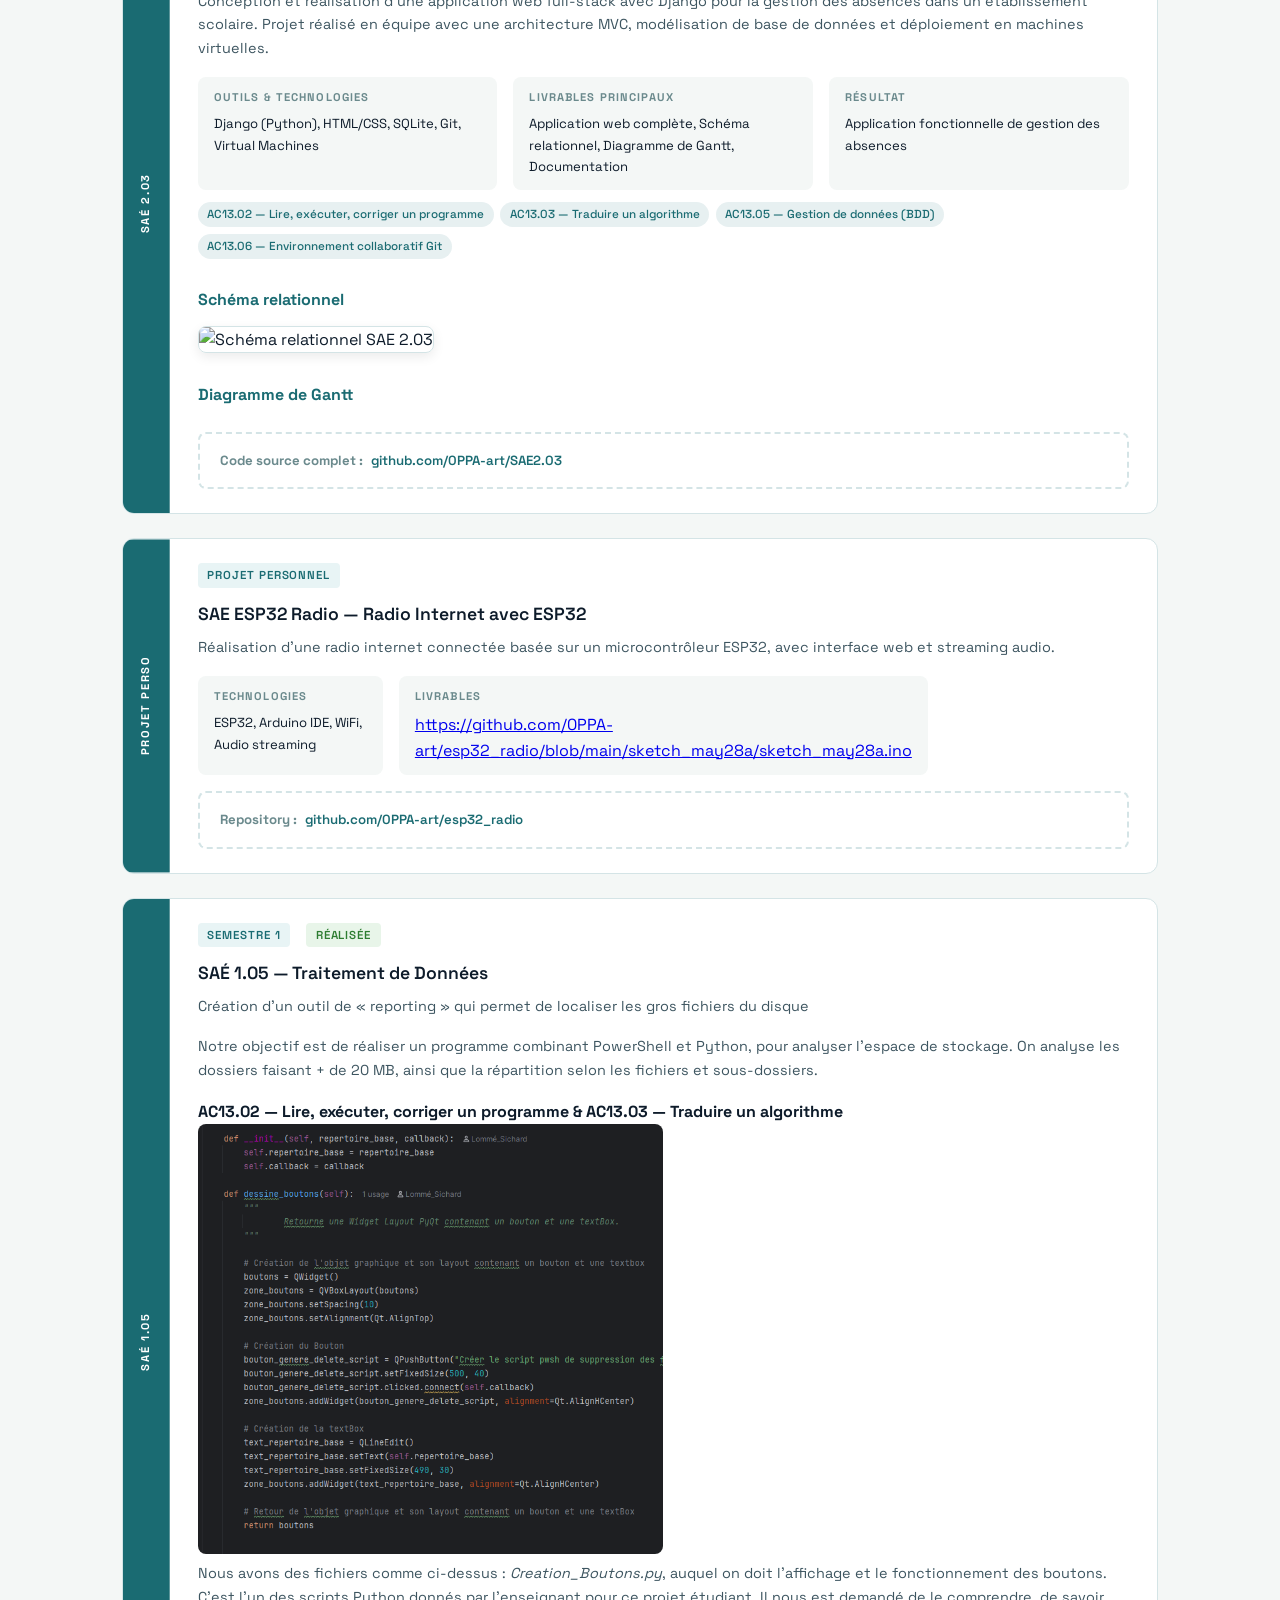
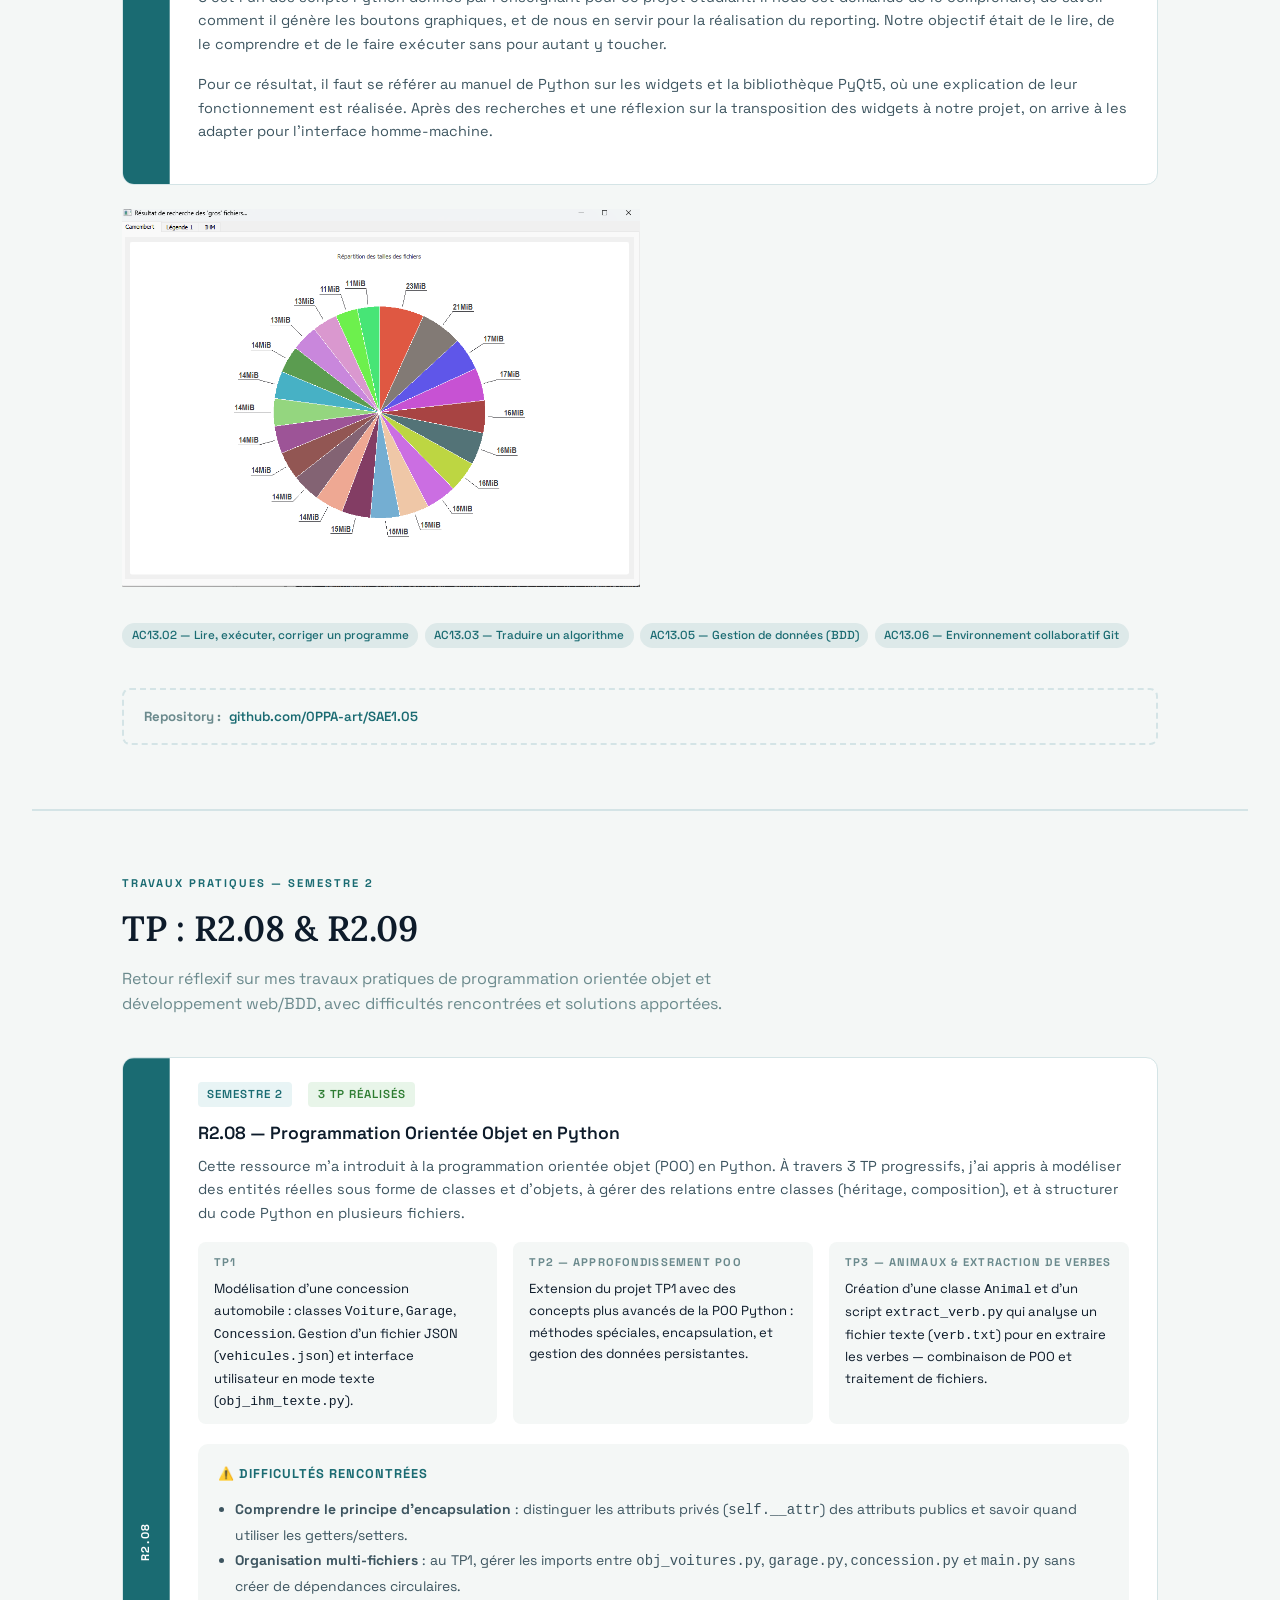
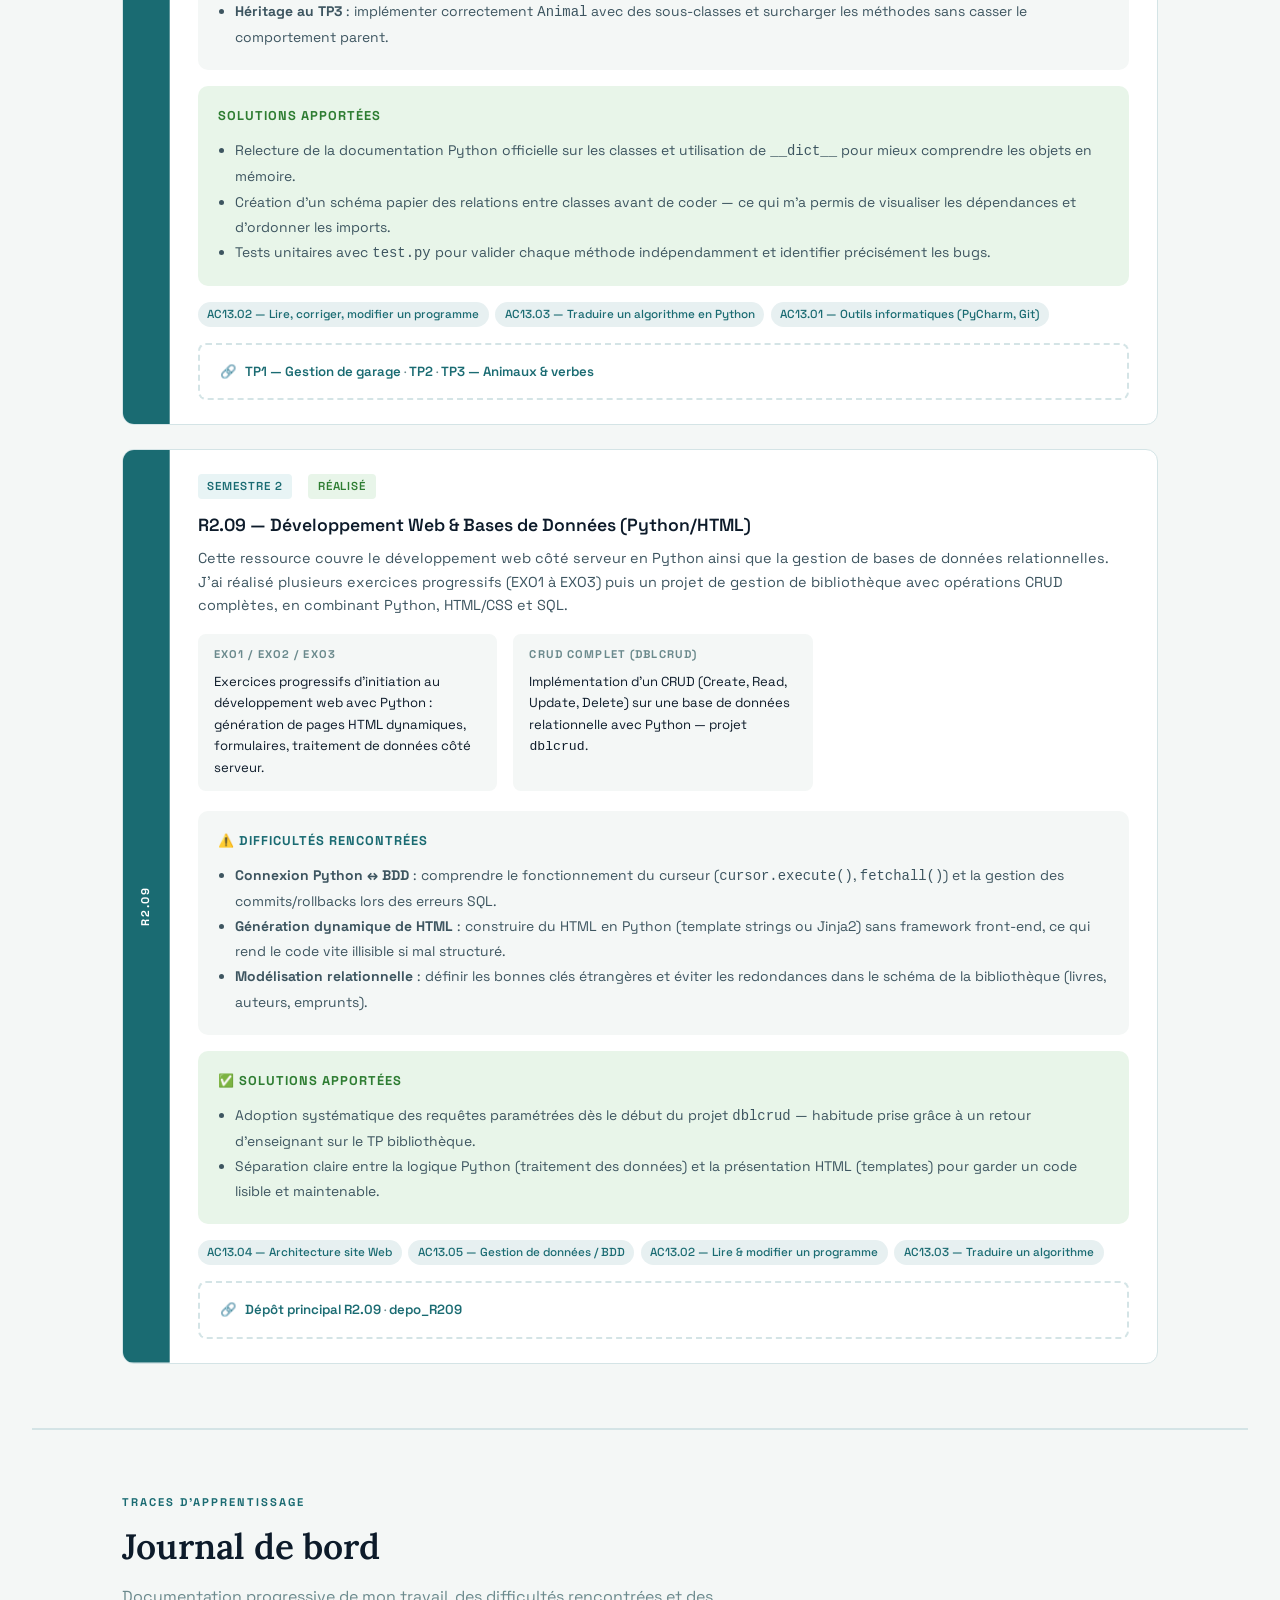
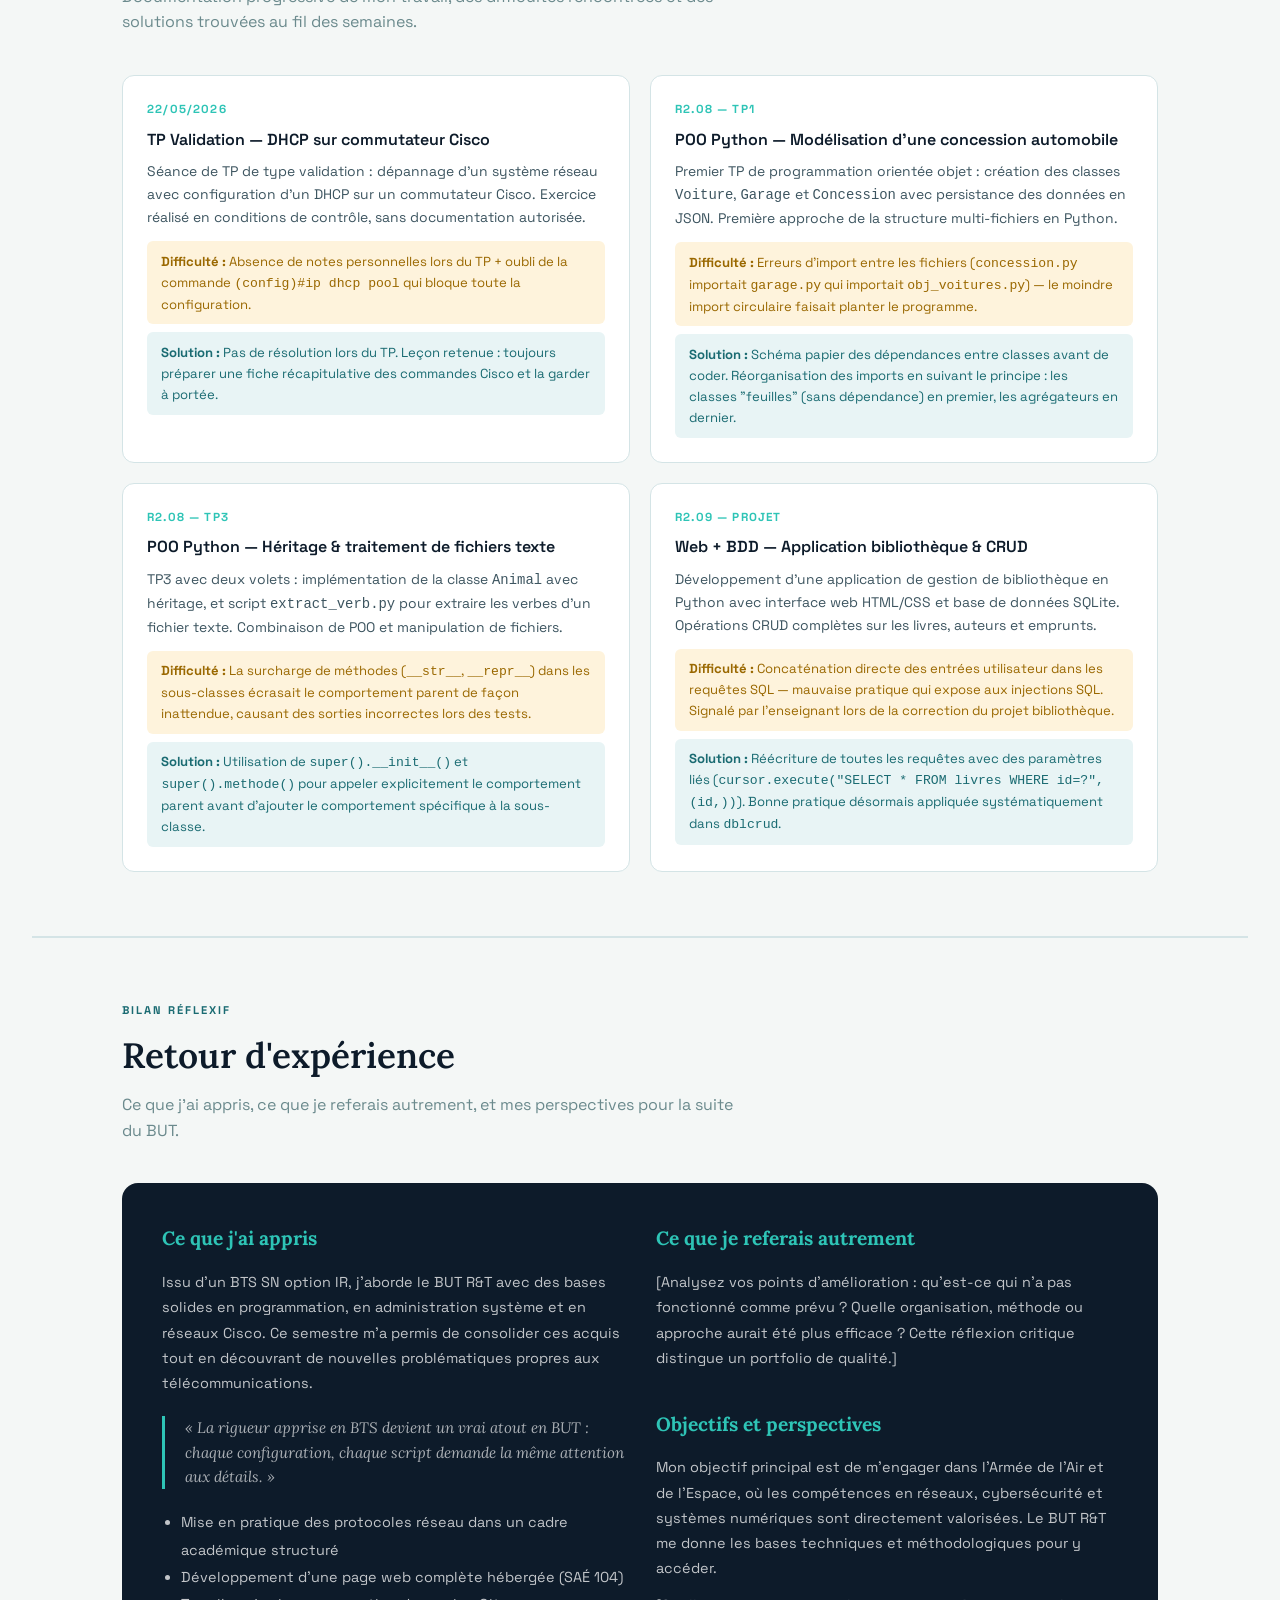
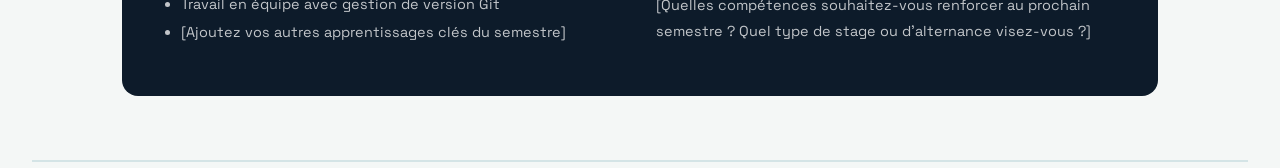
==== commit 7b9fb0b7: "Refactor SAÉ 1.05 content in index.html" ====
--- a/index.html
+++ b/index.html
@@ -423,22 +423,27 @@
     </div>
 	
 	<div class="sae-card">
-      <div class="sae-sidebar">SAÉ 1.05</div>
-      <div class="sae-content">
-        <div class="sae-meta">
-          <span class="sae-tag semester">Semestre 1</span>
-          <span class="sae-tag done"> Réalisée</span>
-        </div>
-		  <div class="comp-pills">
-     		 <h3>SAÉ 1.05 — Traitement de Données</h4>
-				<p>Création d'un outil de « reporting » qui permet de localiser les gros fichiers du disque</p>
-				<p>Notre objectif est de réaliser un programme combinant PowerShell et Python, pour analyser l'espace de stockage. On analyse les dossiers faisant + de 20 MB, ainsi que la répartition selon les fichiers et sous-dossiers.</p>
-			  <h4>.........AC13.02 — Lire, exécuter, corriger un programme & AC13.03 — Traduire un algorithme </h3>
-				<img src="image/preuve2.png" style="width:50%; border-radius:8px;">
-				<p>Nous avons des fichiers comme ci-dessus : <em>Creation_Boutons.py</em>, auquel on doit l'affichage et le fonctionnement des boutons. C'est l'un des scripts Python donnés par l'enseignant pour ce projet étudiant. Il nous est demandé de le comprendre, de savoir comment il génère les boutons graphiques, et de nous en servir pour la réalisation du reporting. Notre objectif était de le lire, de le comprendre et de le faire exécuter sans pour autant y toucher.</p>
-				<p>Pour ce résultat, il faut se référer au manuel de Python sur les widgets et la bibliothèque PyQt5, où une explication de leur fonctionnement est réalisée. Après des recherches et une réflexion sur la transposition des widgets à notre projet, on arrive à les adapter pour l'interface homme-machine.</p>  
-		  </div>
-	  </div>
+  <div class="sae-sidebar">SAÉ 1.05</div>
+  <div class="sae-content">
+    <div class="sae-meta">
+      <span class="sae-tag semester">Semestre 1</span>
+      <span class="sae-tag done">Réalisée</span>
+    </div>
+
+    <h3>SAÉ 1.05 — Traitement de Données</h3>  
+    <p>Création d'un outil de « reporting » qui permet de localiser les gros fichiers du disque</p>
+    <p>Notre objectif est de réaliser un programme combinant PowerShell et Python, pour analyser l'espace de stockage. On analyse les dossiers faisant + de 20 MB, ainsi que la répartition selon les fichiers et sous-dossiers.</p>
+
+    <div class="comp-pills">  
+      <h4>AC13.02 — Lire, exécuter, corriger un programme & AC13.03 — Traduire un algorithme</h4>  
+    </div>
+
+    <img src="image/preuve2.png" style="width:50%; border-radius:8px;">
+    <p>Nous avons des fichiers comme ci-dessus : <em>Creation_Boutons.py</em>, auquel on doit l'affichage et le fonctionnement des boutons. C'est l'un des scripts Python donnés par l'enseignant pour ce projet étudiant. Il nous est demandé de le comprendre, de savoir comment il génère les boutons graphiques, et de nous en servir pour la réalisation du reporting. Notre objectif était de le lire, de le comprendre et de le faire exécuter sans pour autant y toucher.</p>
+    <p>Pour ce résultat, il faut se référer au manuel de Python sur les widgets et la bibliothèque PyQt5, où une explication de leur fonctionnement est réalisée. Après des recherches et une réflexion sur la transposition des widgets à notre projet, on arrive à les adapter pour l'interface homme-machine.</p>
+
+  </div>  
+</div>  
 		
 		  
 		  <img src="image/preuve.png" style="width:50%; border-radius:1px;">
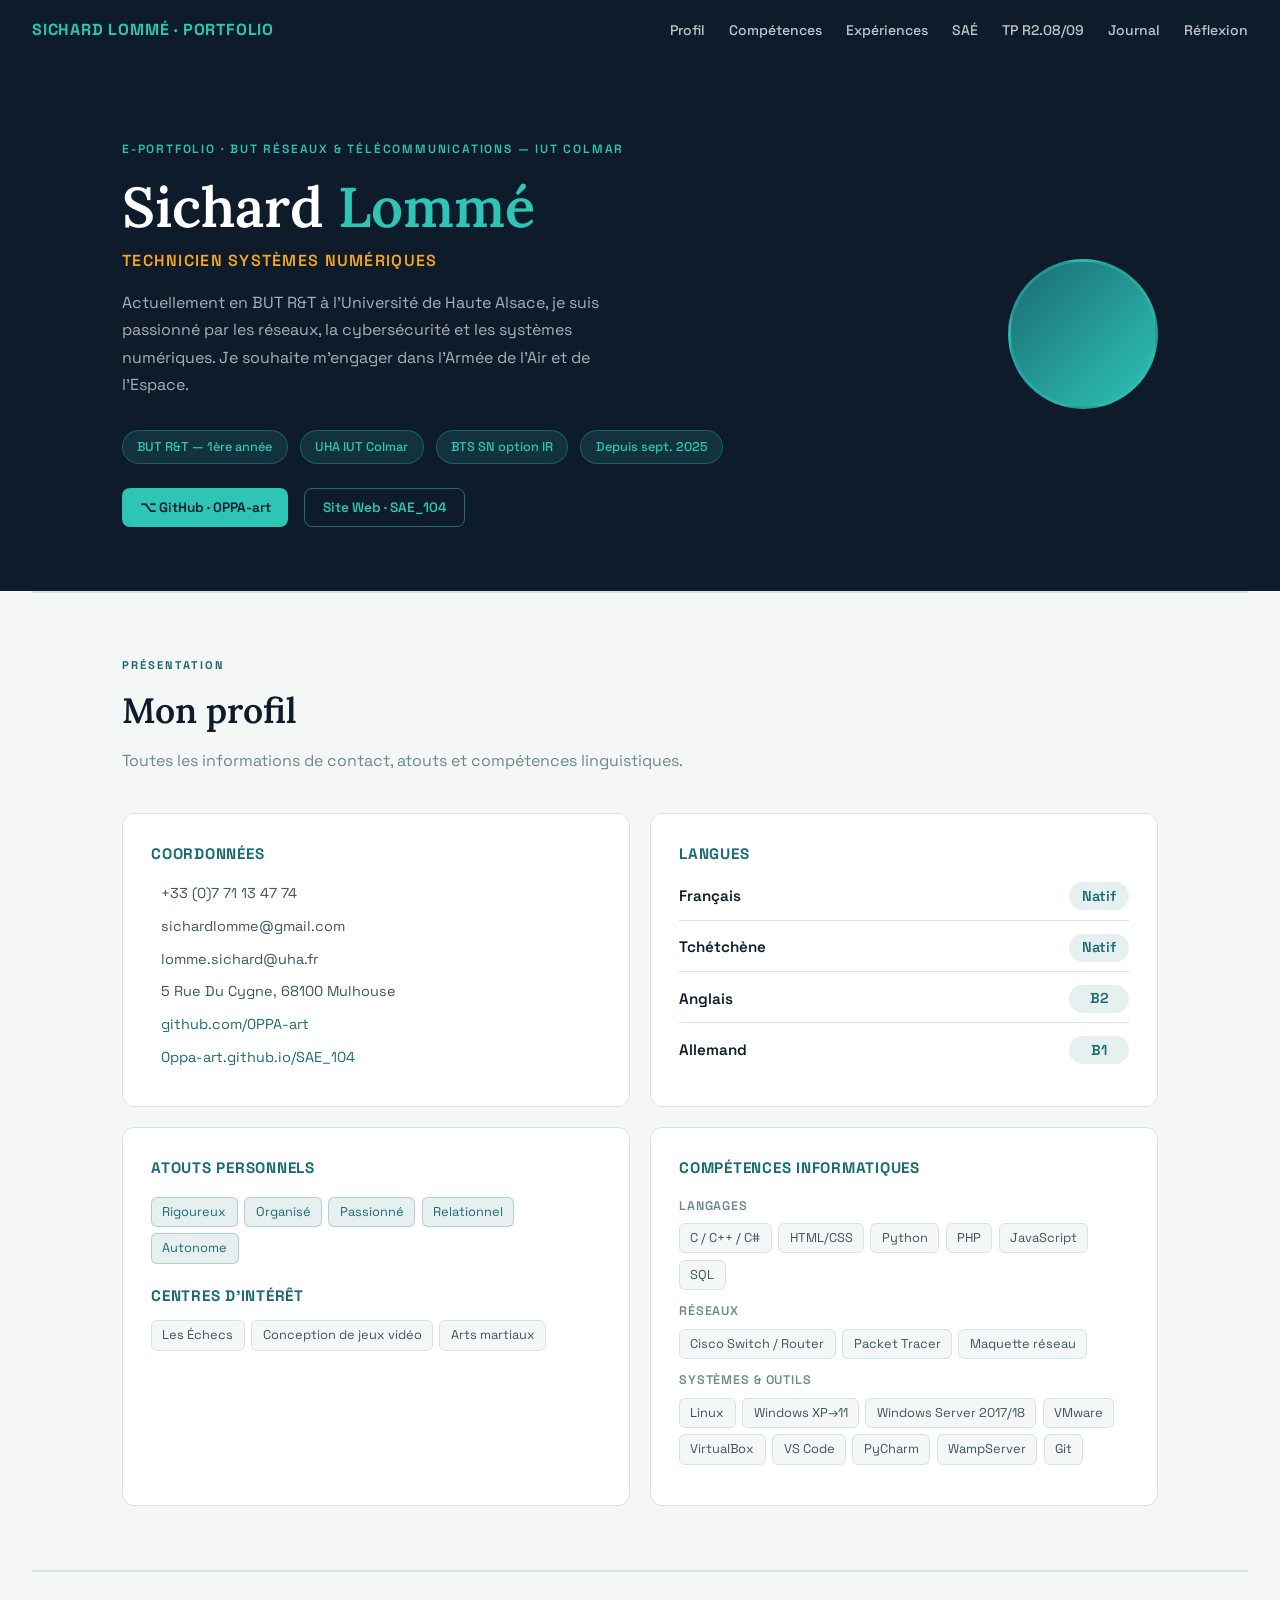
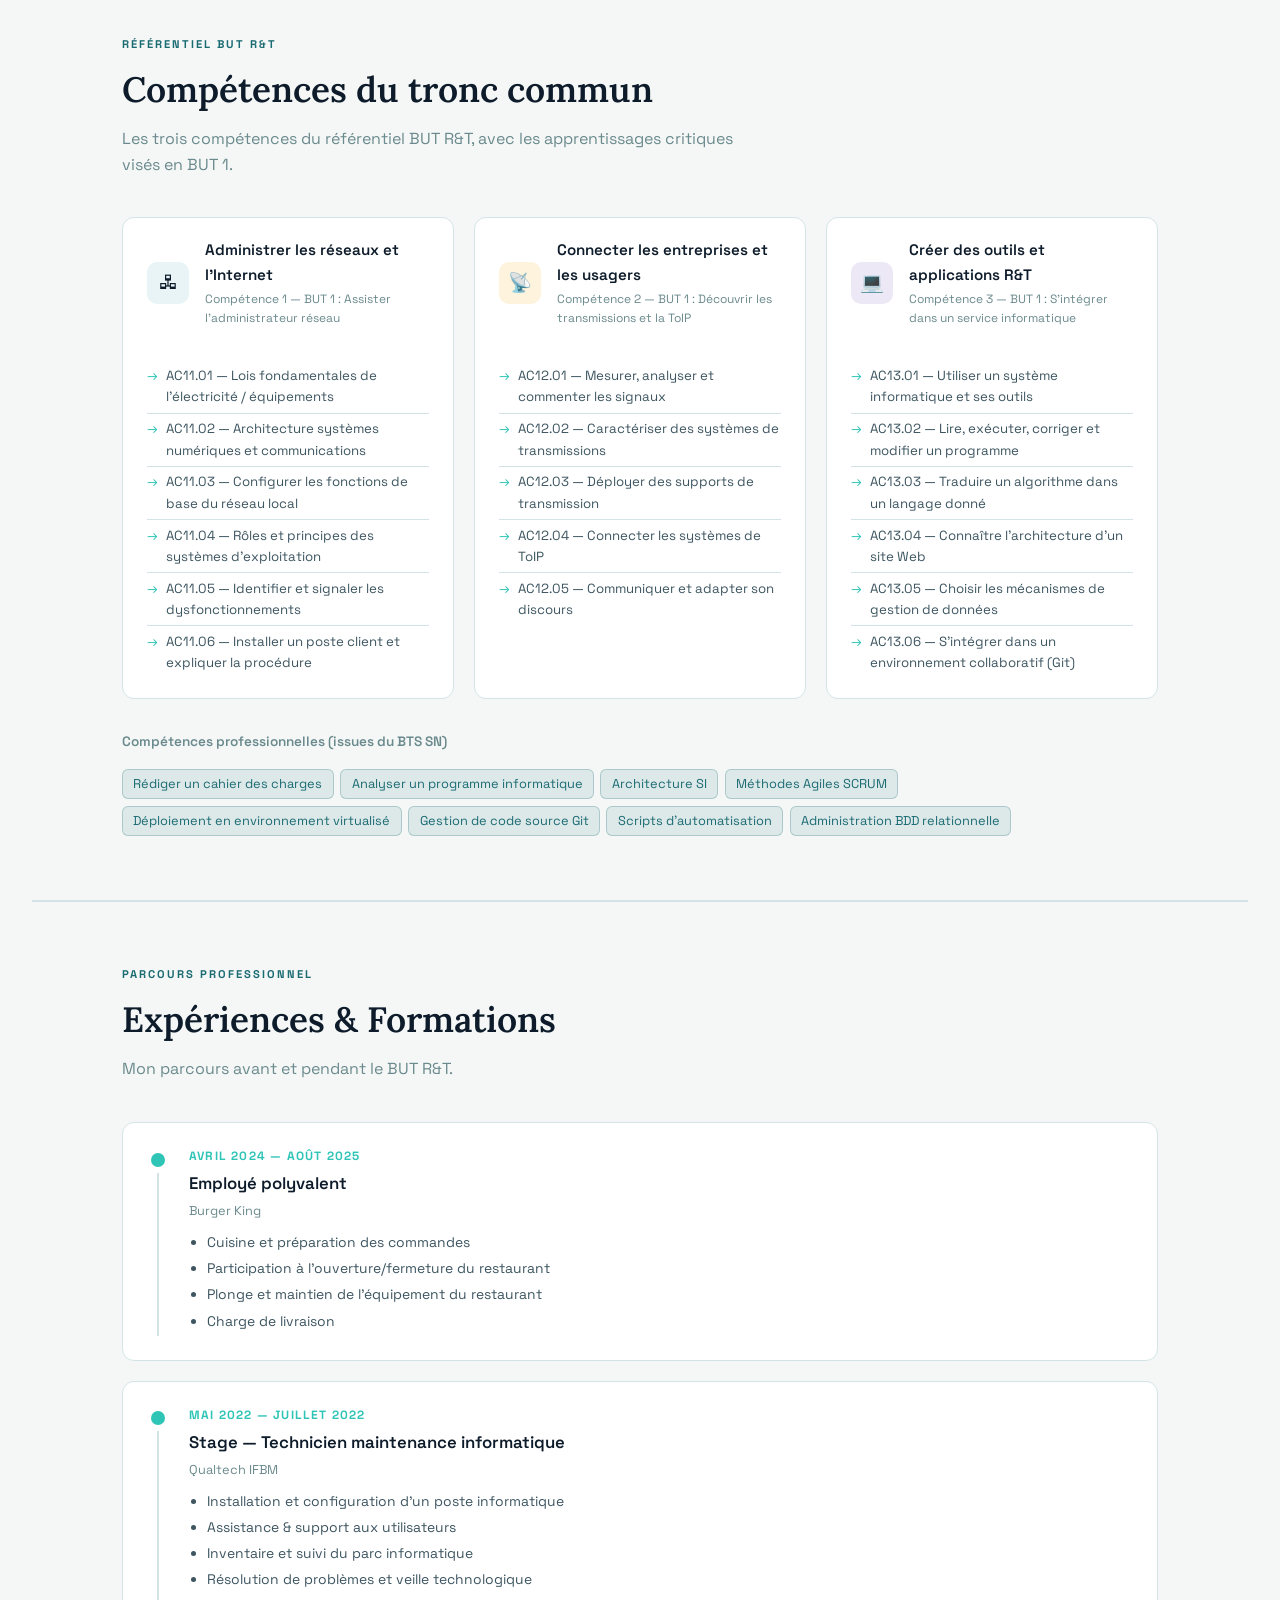
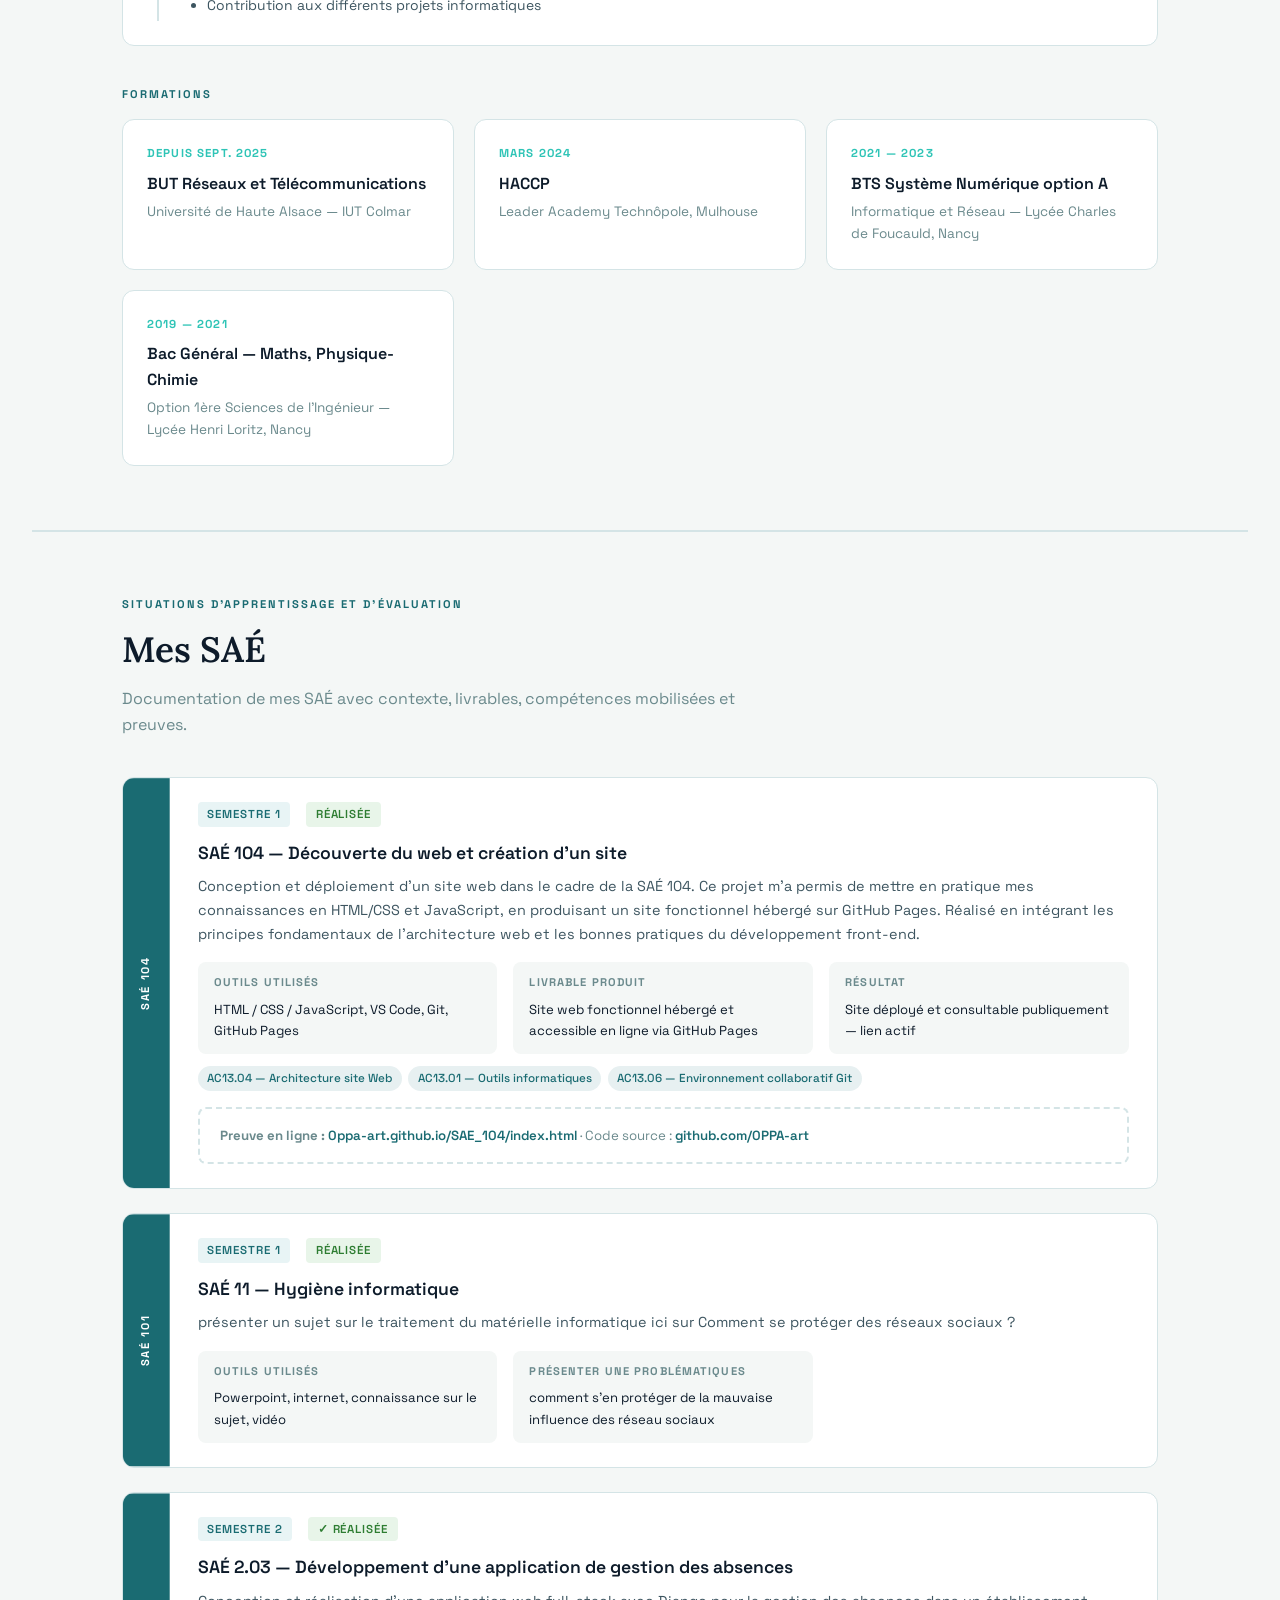
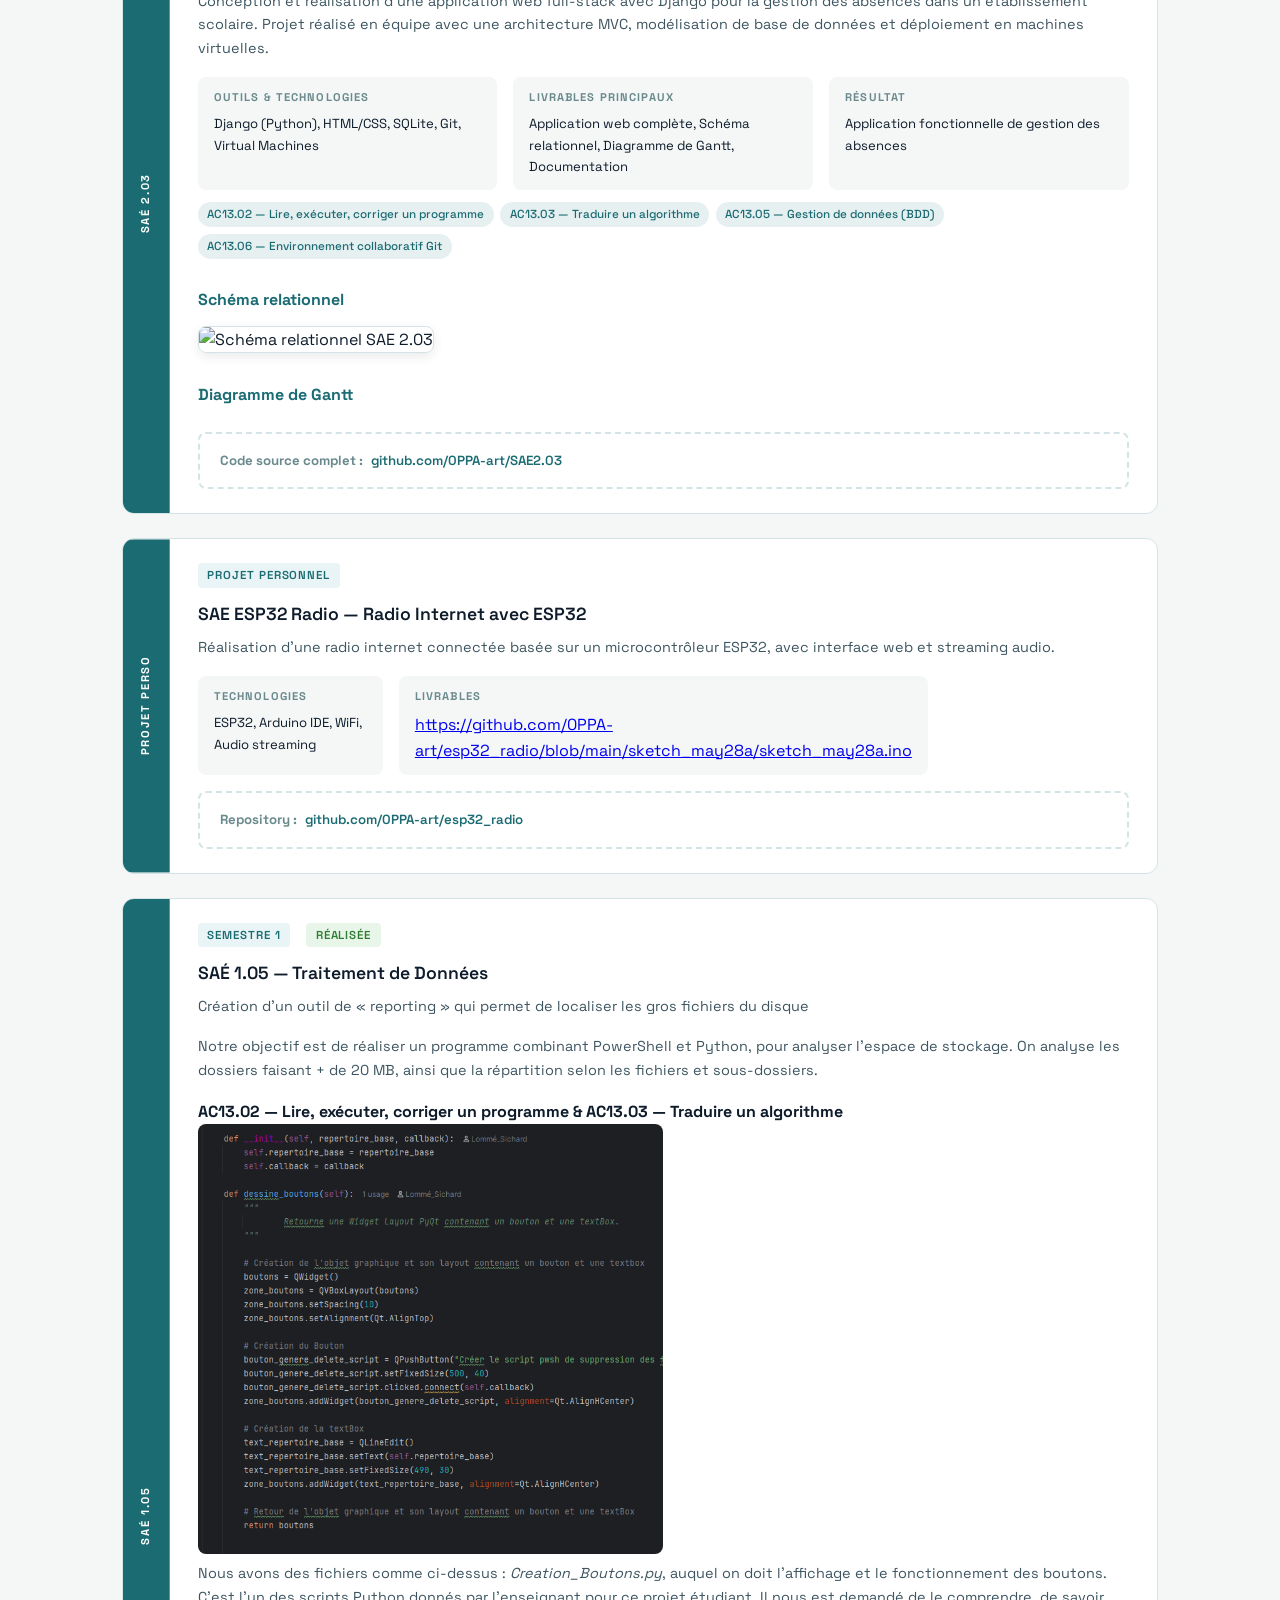
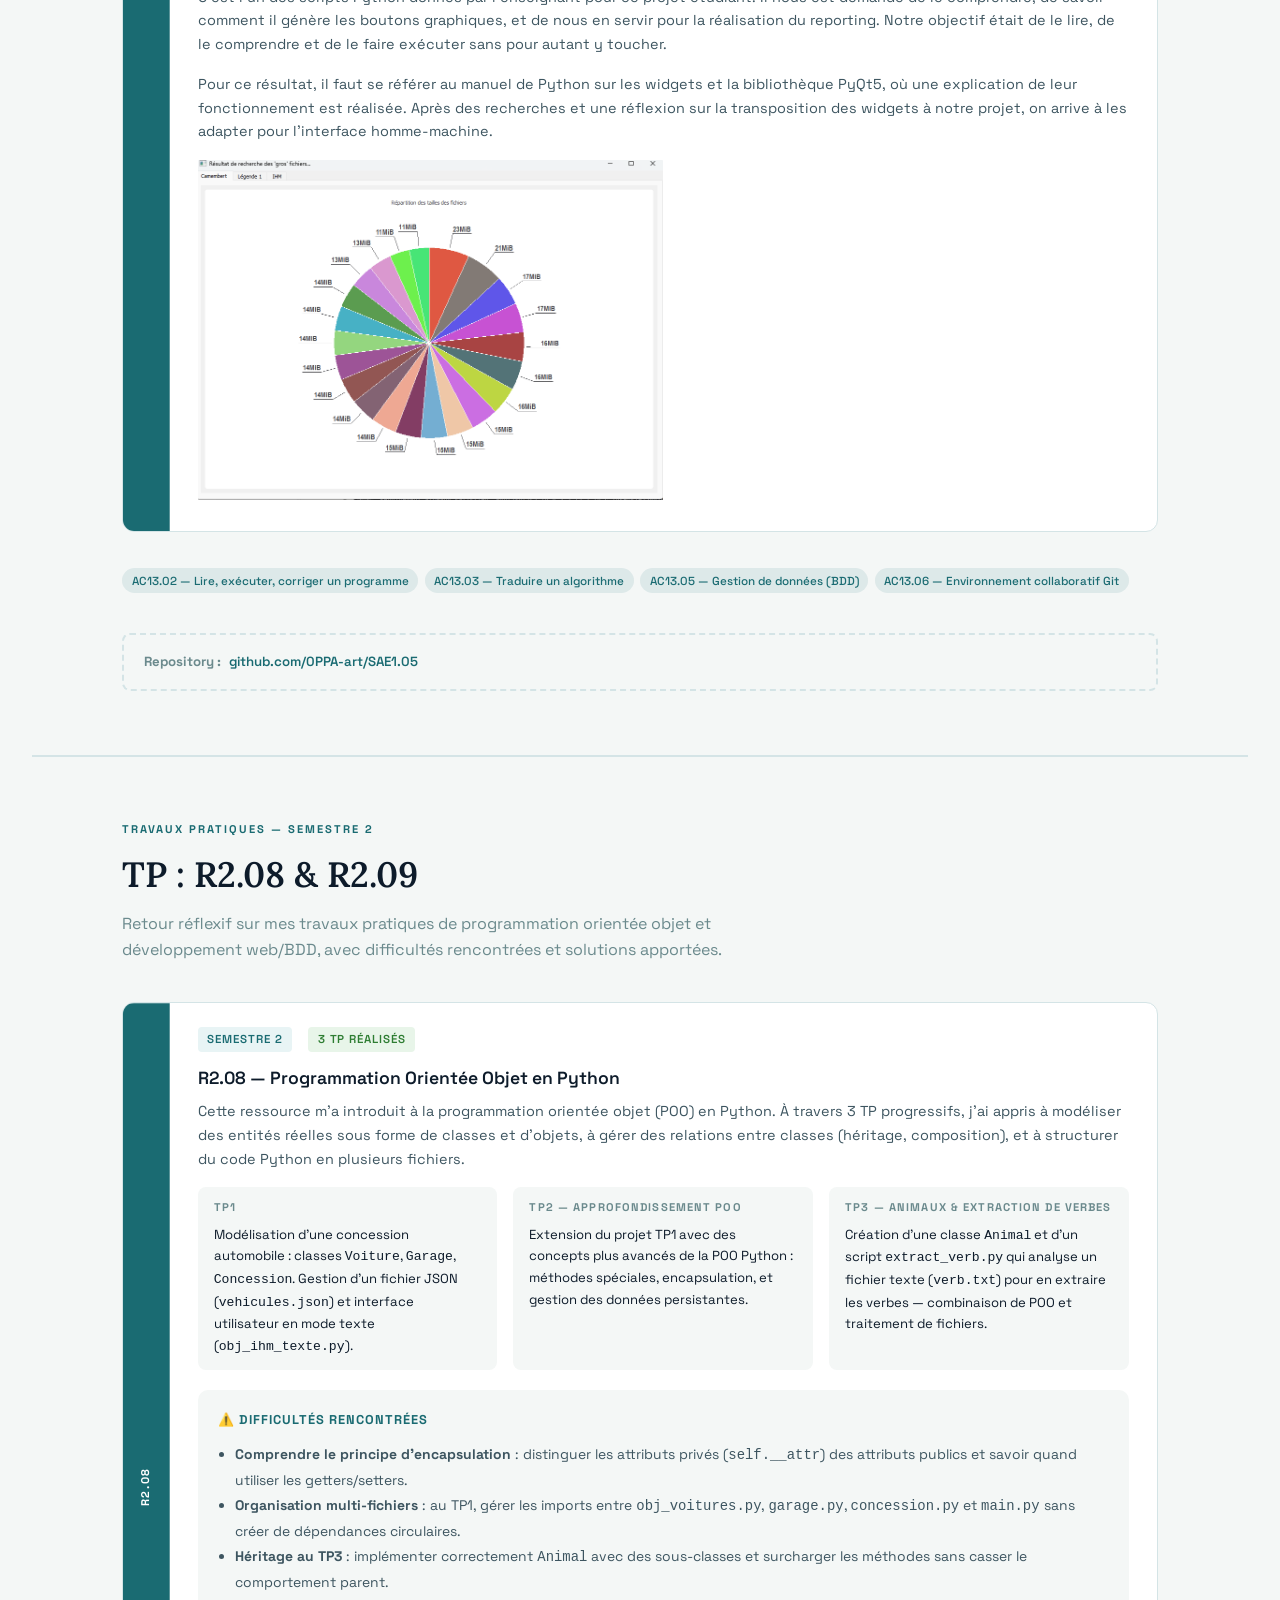
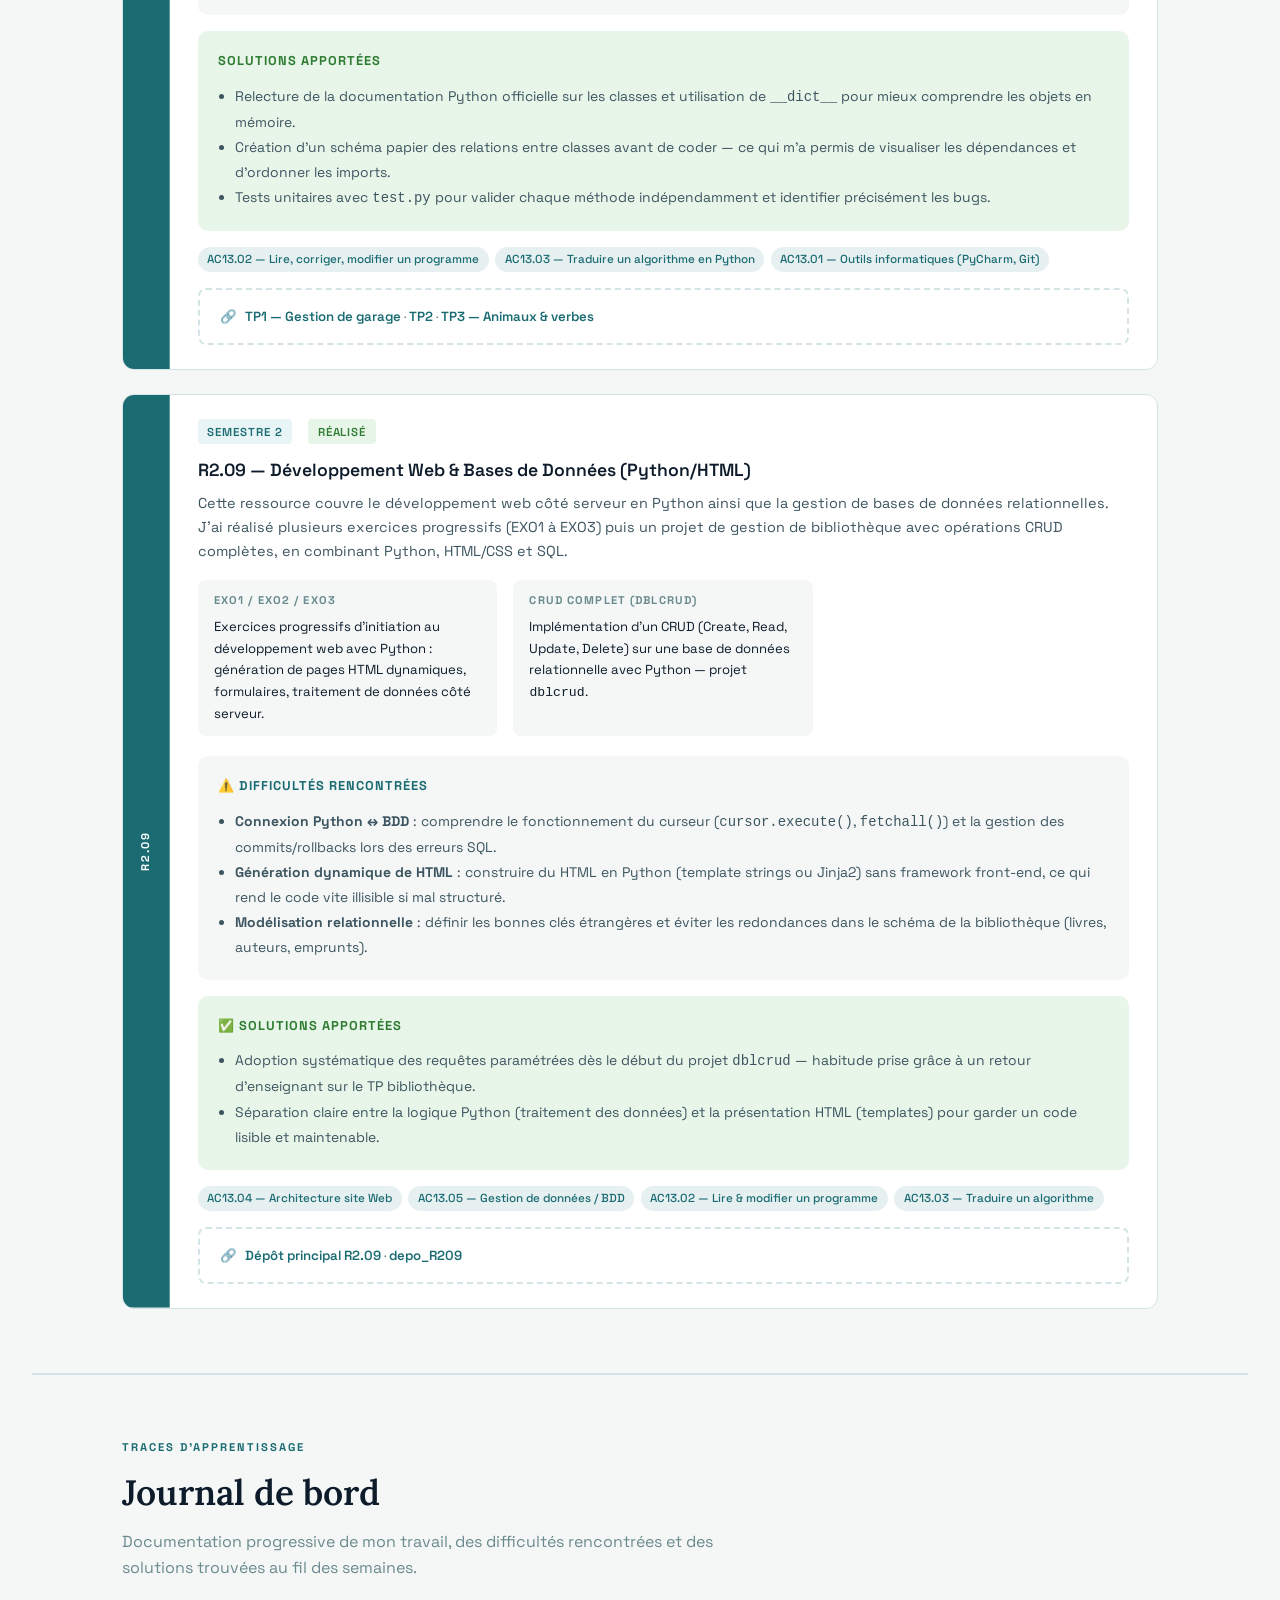
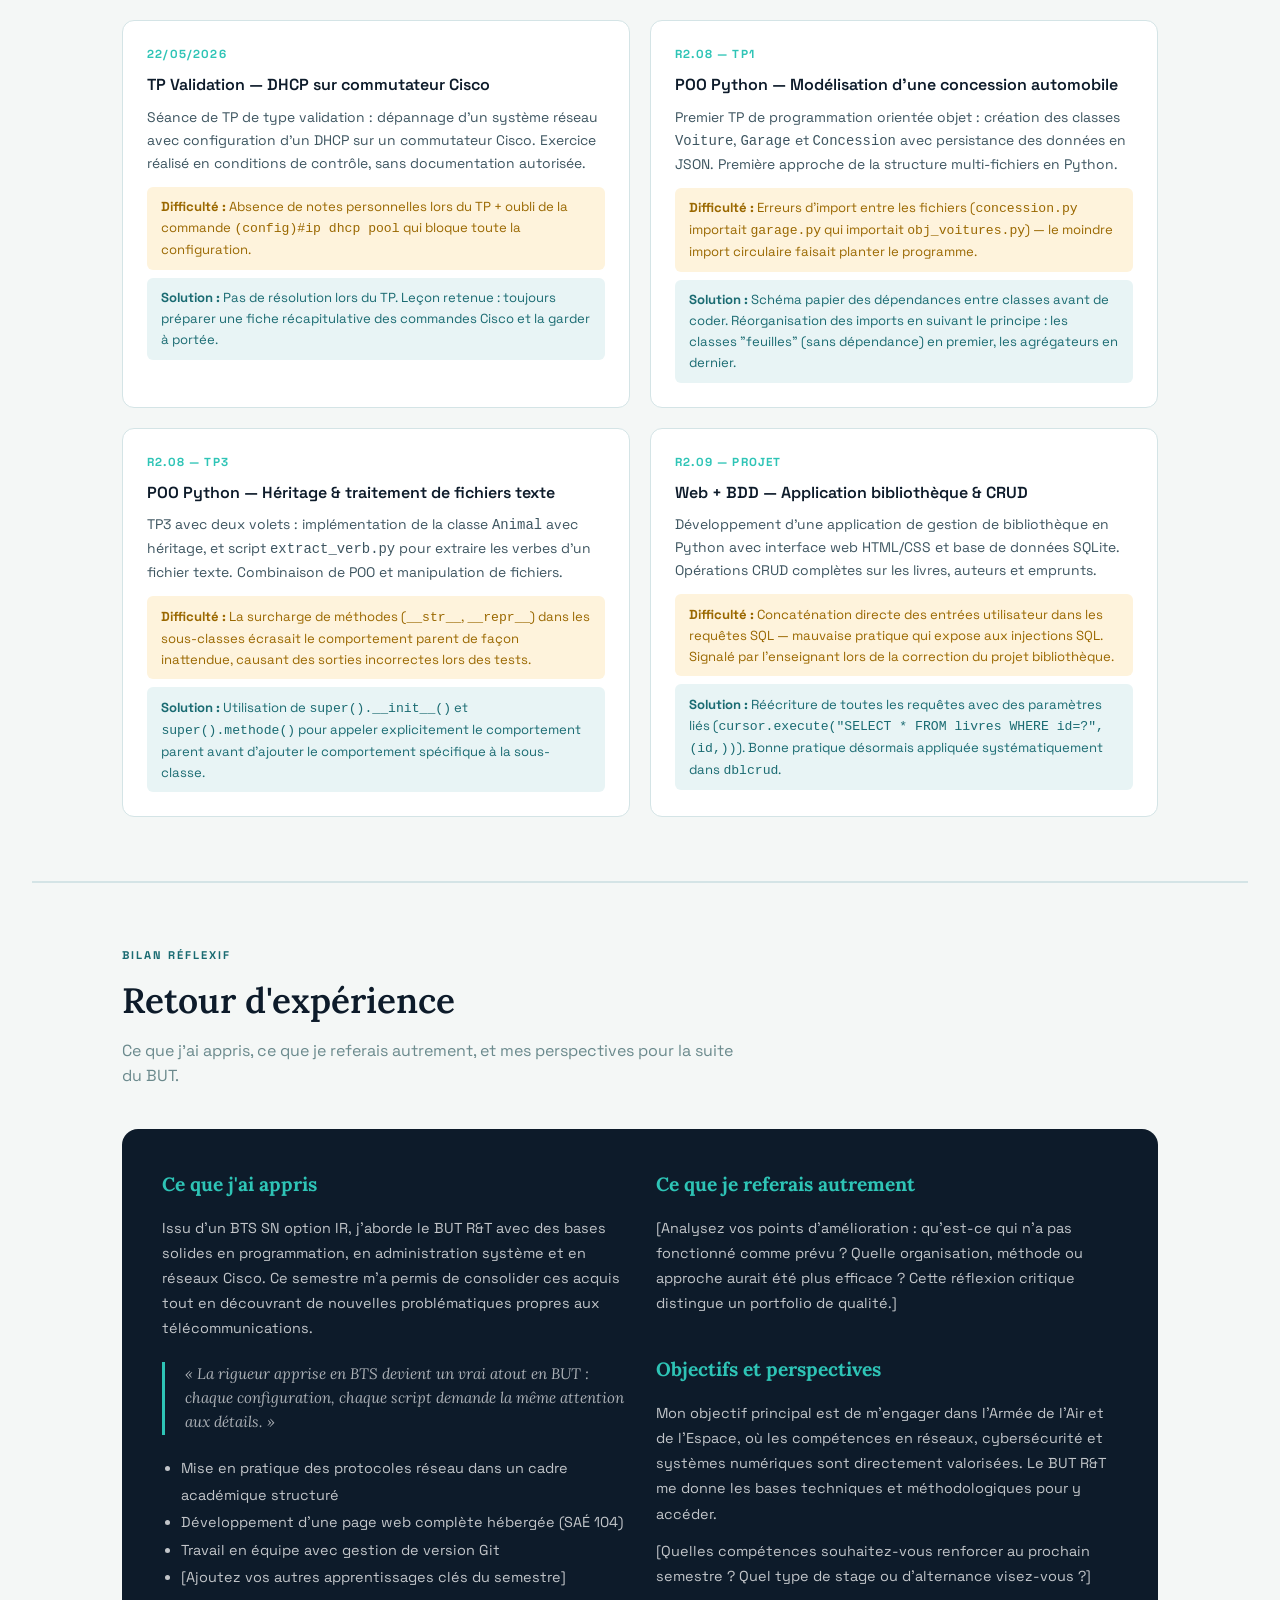
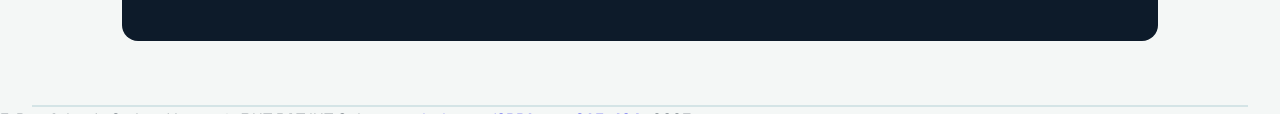
==== commit 949fc98f: "Update image source and styling in index.html" ====
--- a/index.html
+++ b/index.html
@@ -441,12 +441,12 @@
     <img src="image/preuve2.png" style="width:50%; border-radius:8px;">
     <p>Nous avons des fichiers comme ci-dessus : <em>Creation_Boutons.py</em>, auquel on doit l'affichage et le fonctionnement des boutons. C'est l'un des scripts Python donnés par l'enseignant pour ce projet étudiant. Il nous est demandé de le comprendre, de savoir comment il génère les boutons graphiques, et de nous en servir pour la réalisation du reporting. Notre objectif était de le lire, de le comprendre et de le faire exécuter sans pour autant y toucher.</p>
     <p>Pour ce résultat, il faut se référer au manuel de Python sur les widgets et la bibliothèque PyQt5, où une explication de leur fonctionnement est réalisée. Après des recherches et une réflexion sur la transposition des widgets à notre projet, on arrive à les adapter pour l'interface homme-machine.</p>
-
+	<img src="image/preuve.png" style="width:50%; border-radius:1px;">
   </div>  
 </div>  
 		
 		  
-		  <img src="image/preuve.png" style="width:50%; border-radius:1px;">
+		  
 		  
 		  
         <div class="comp-pills">
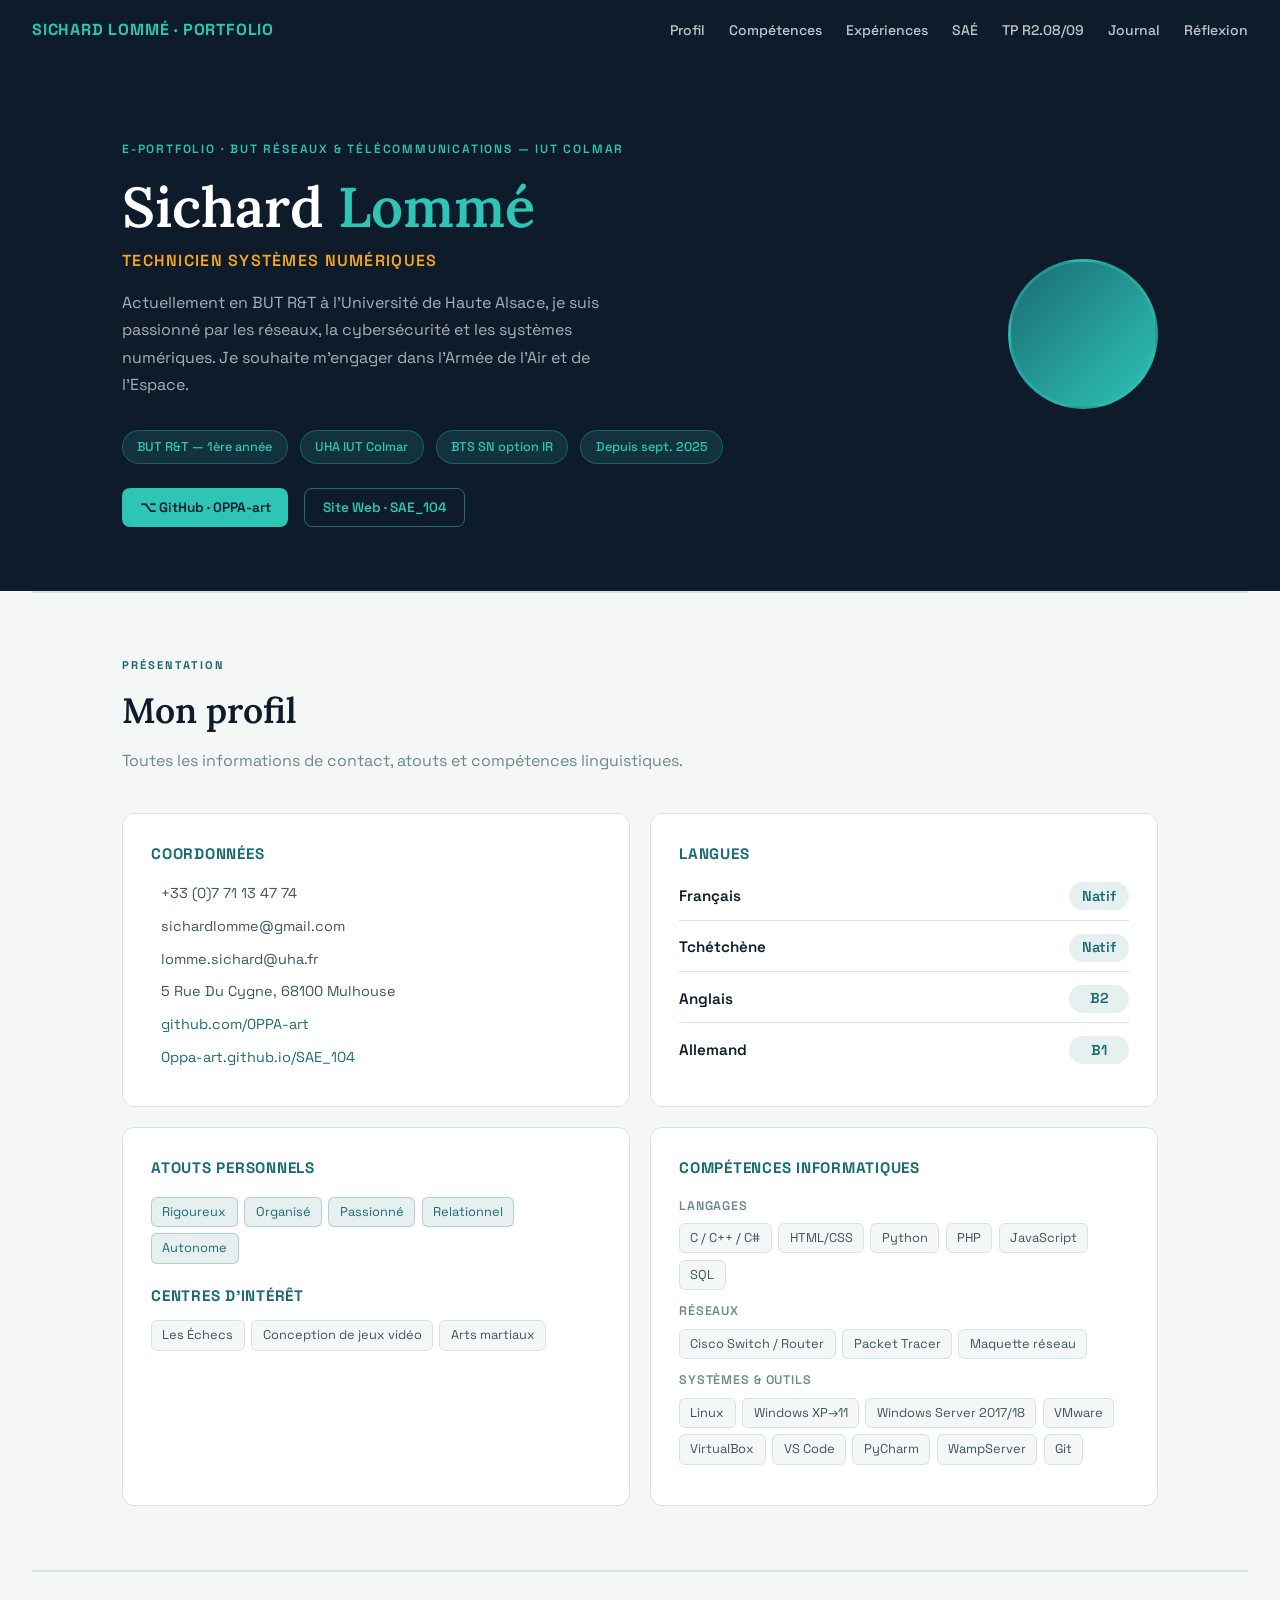
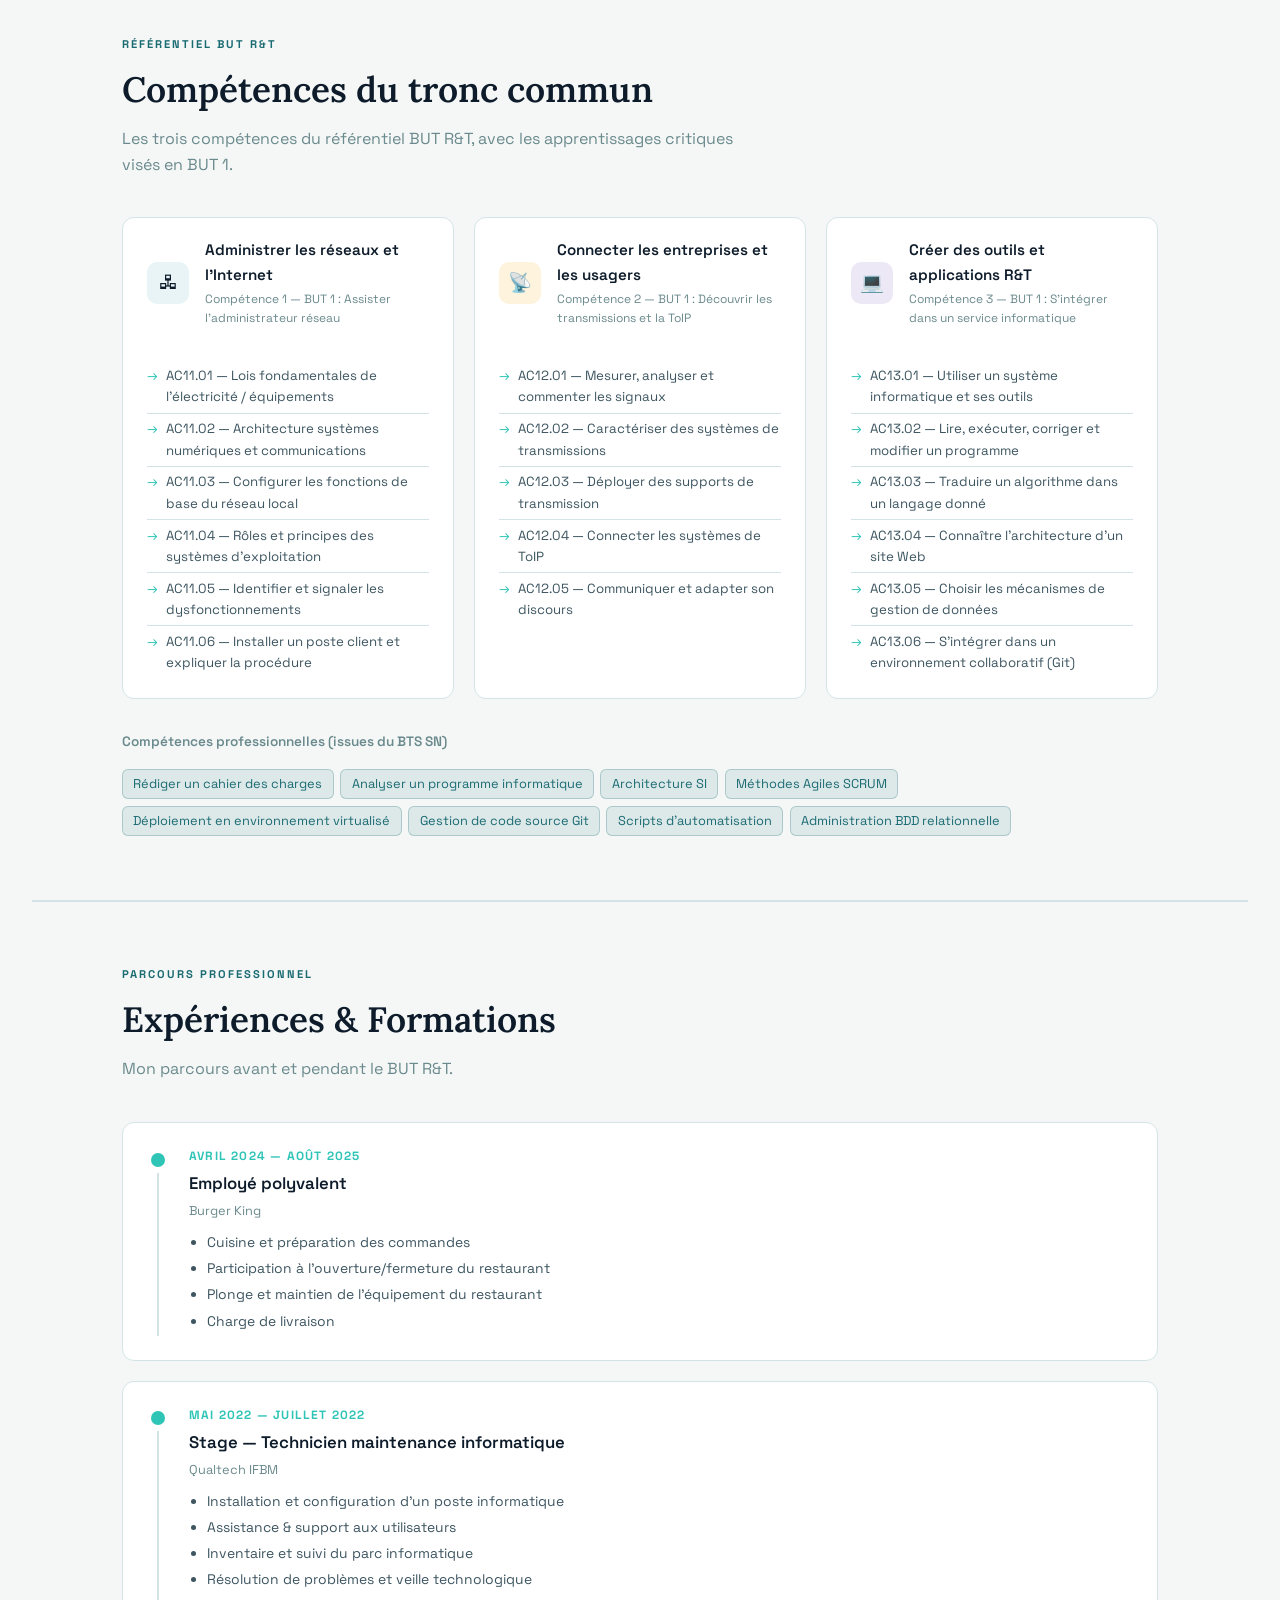
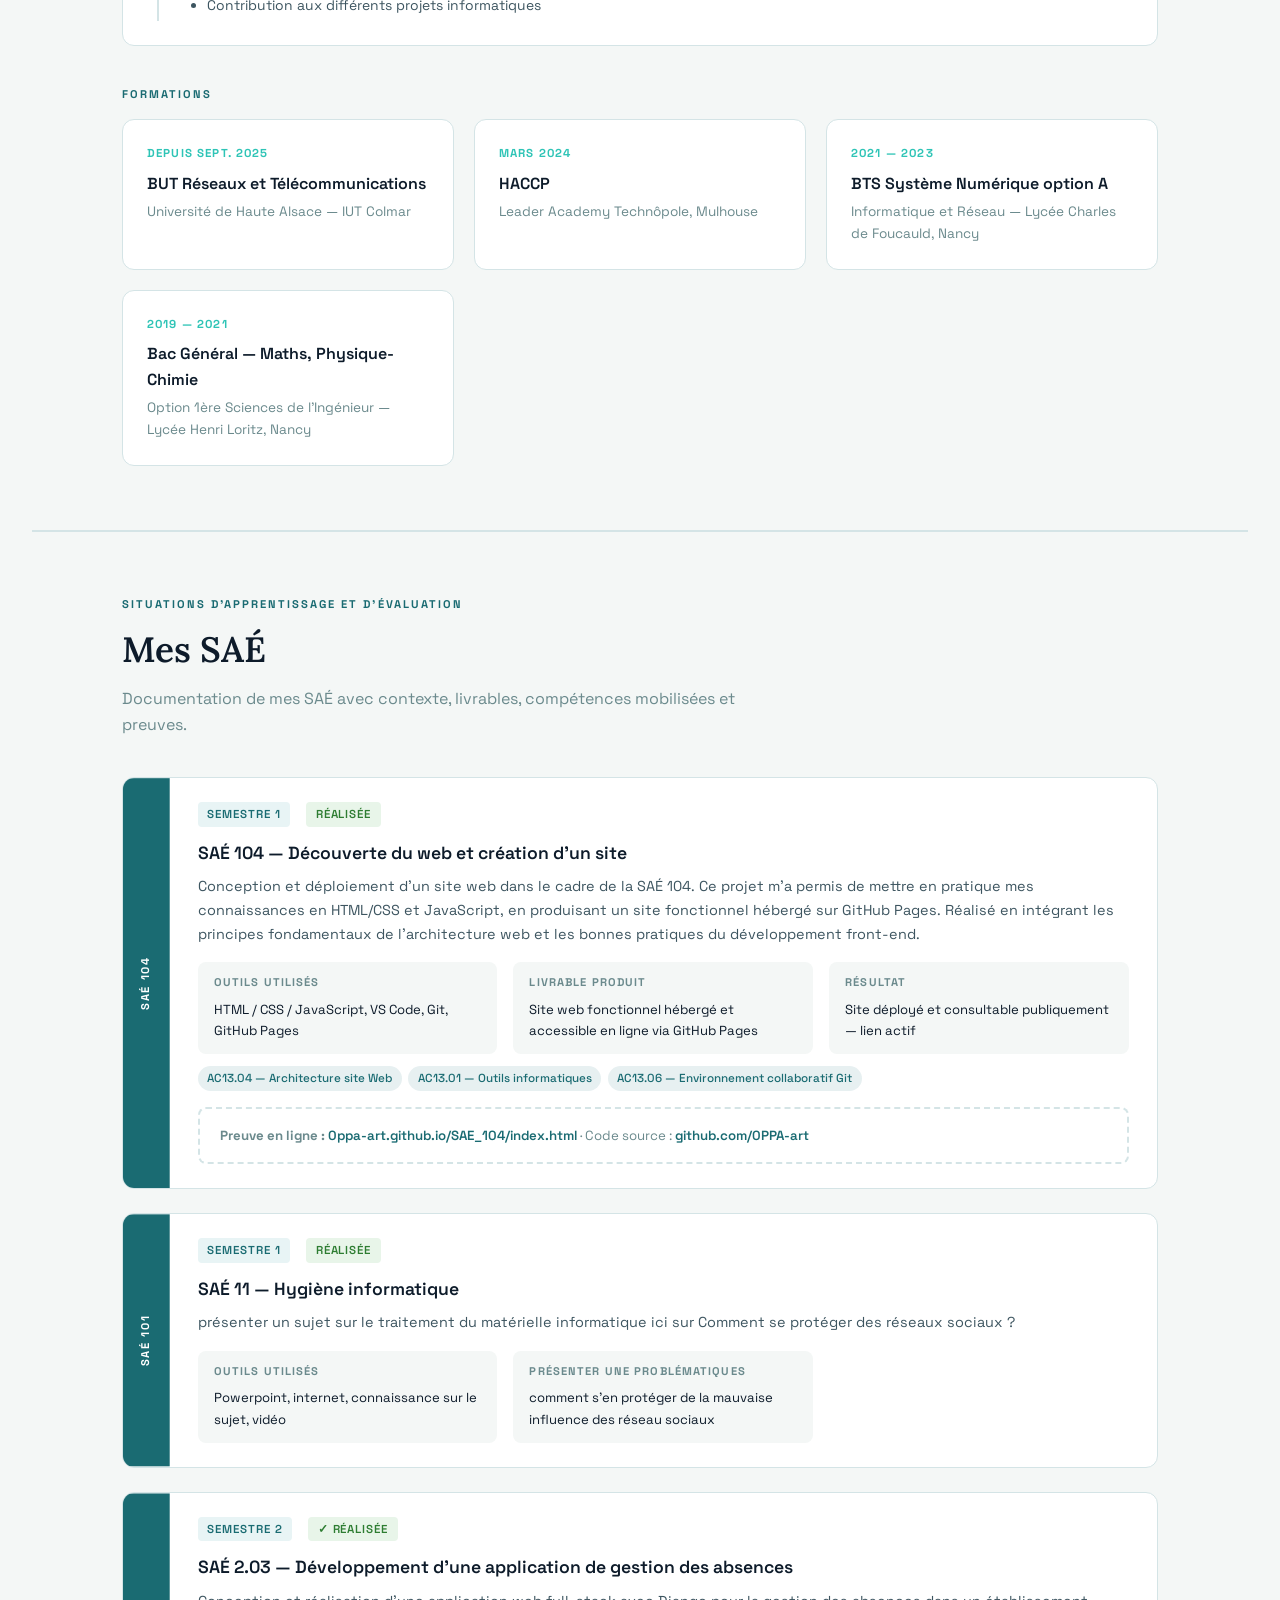
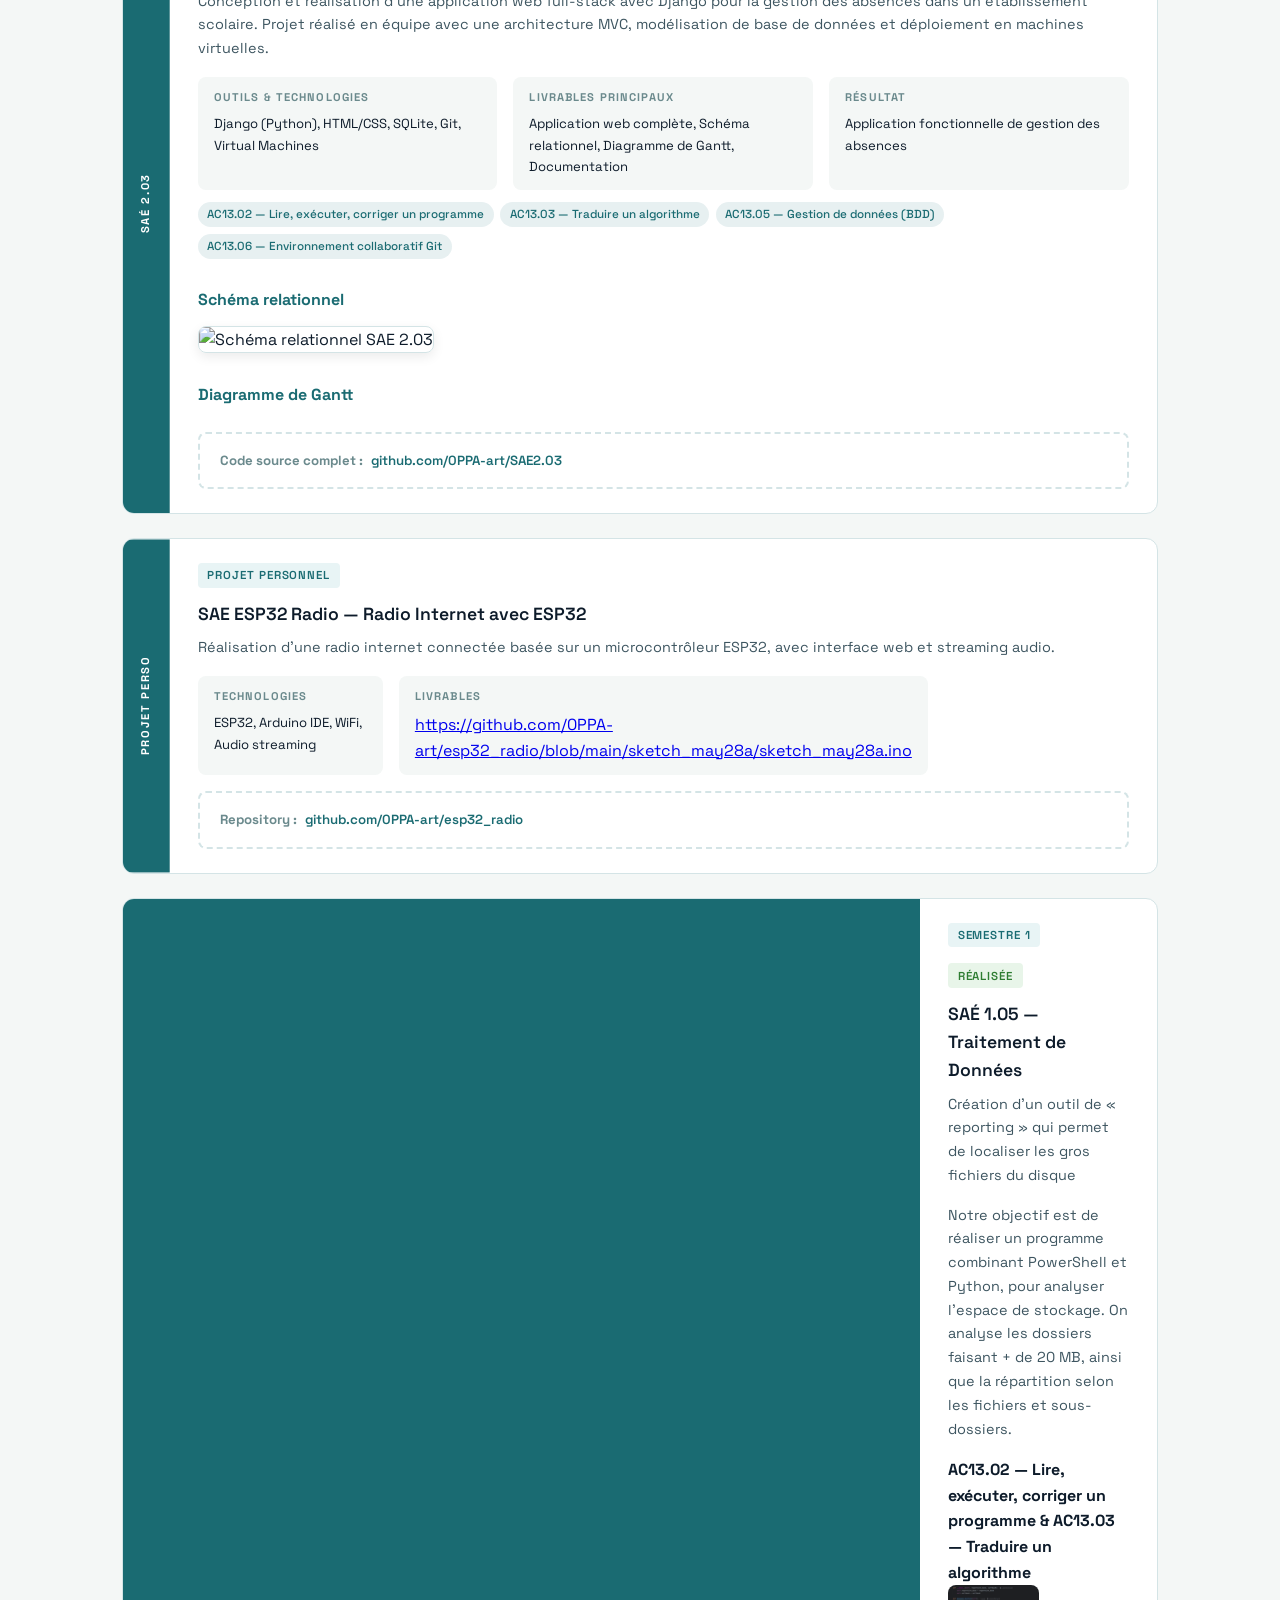
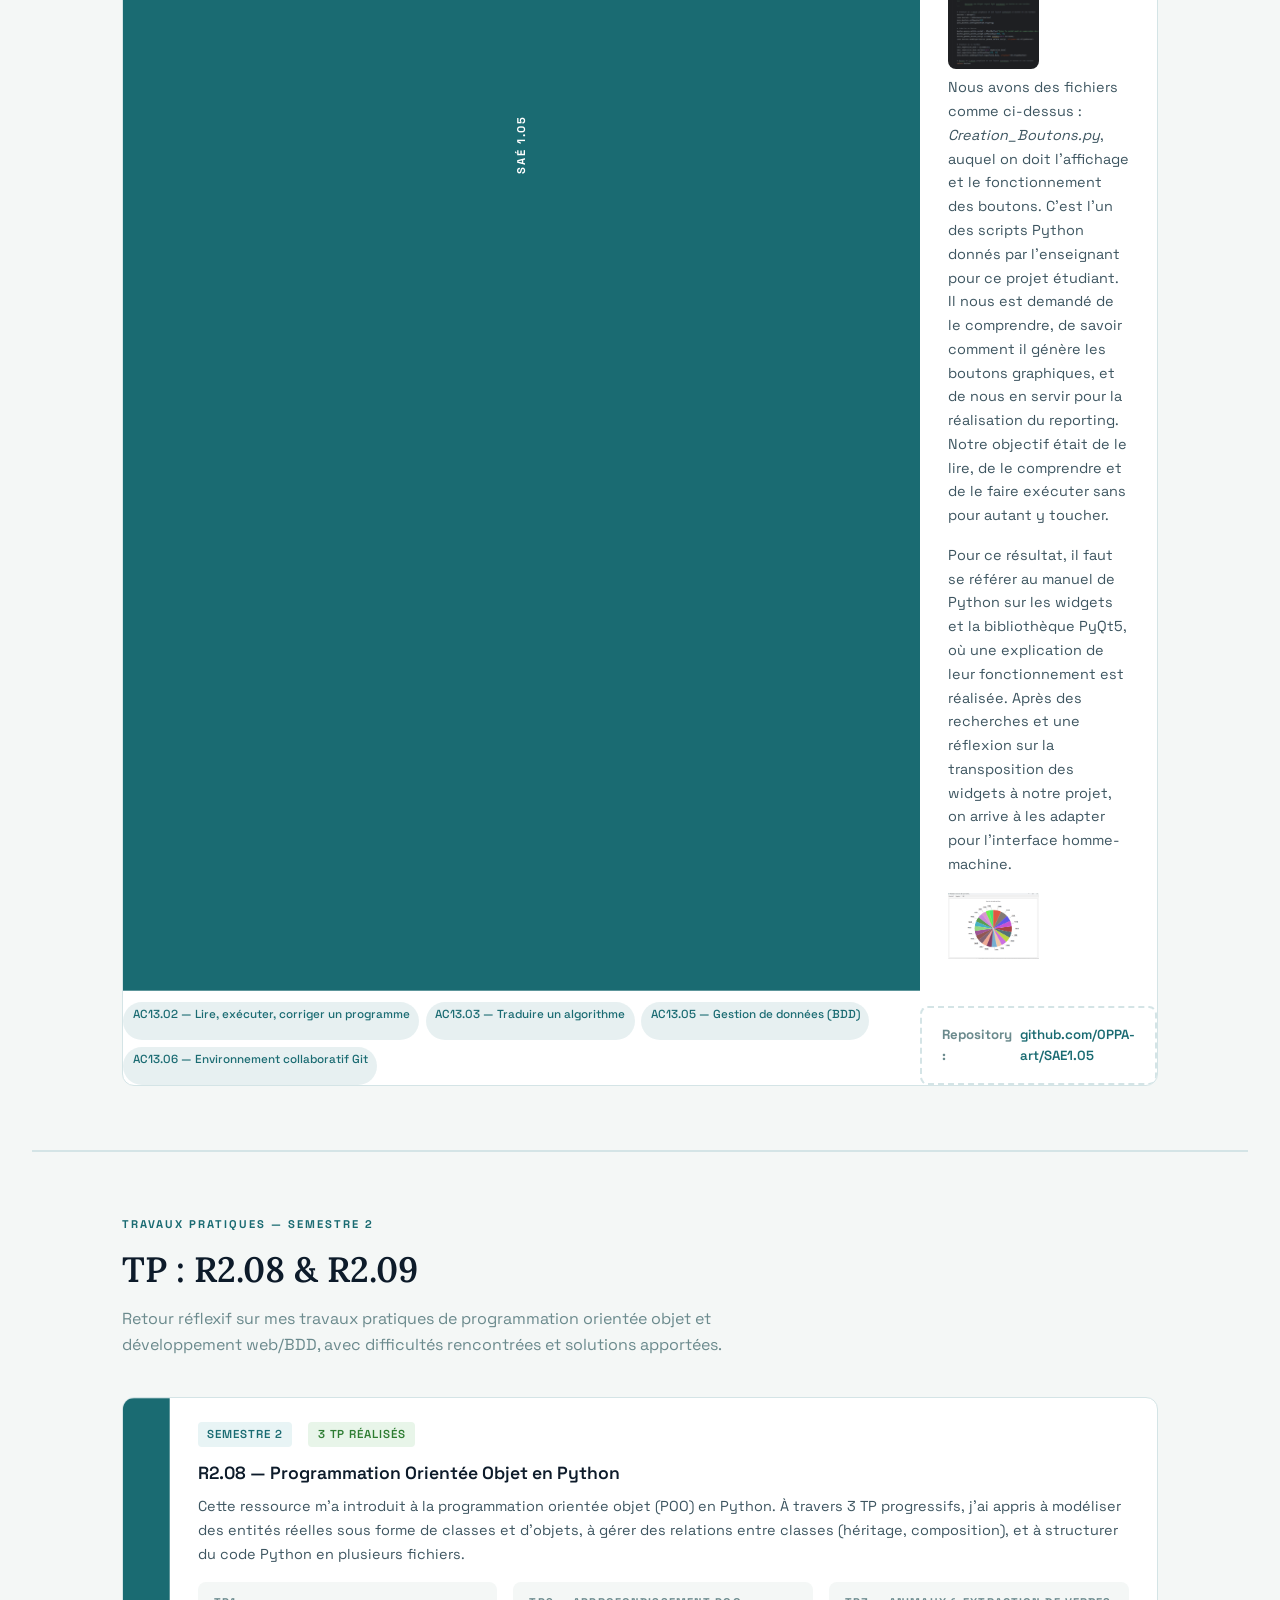
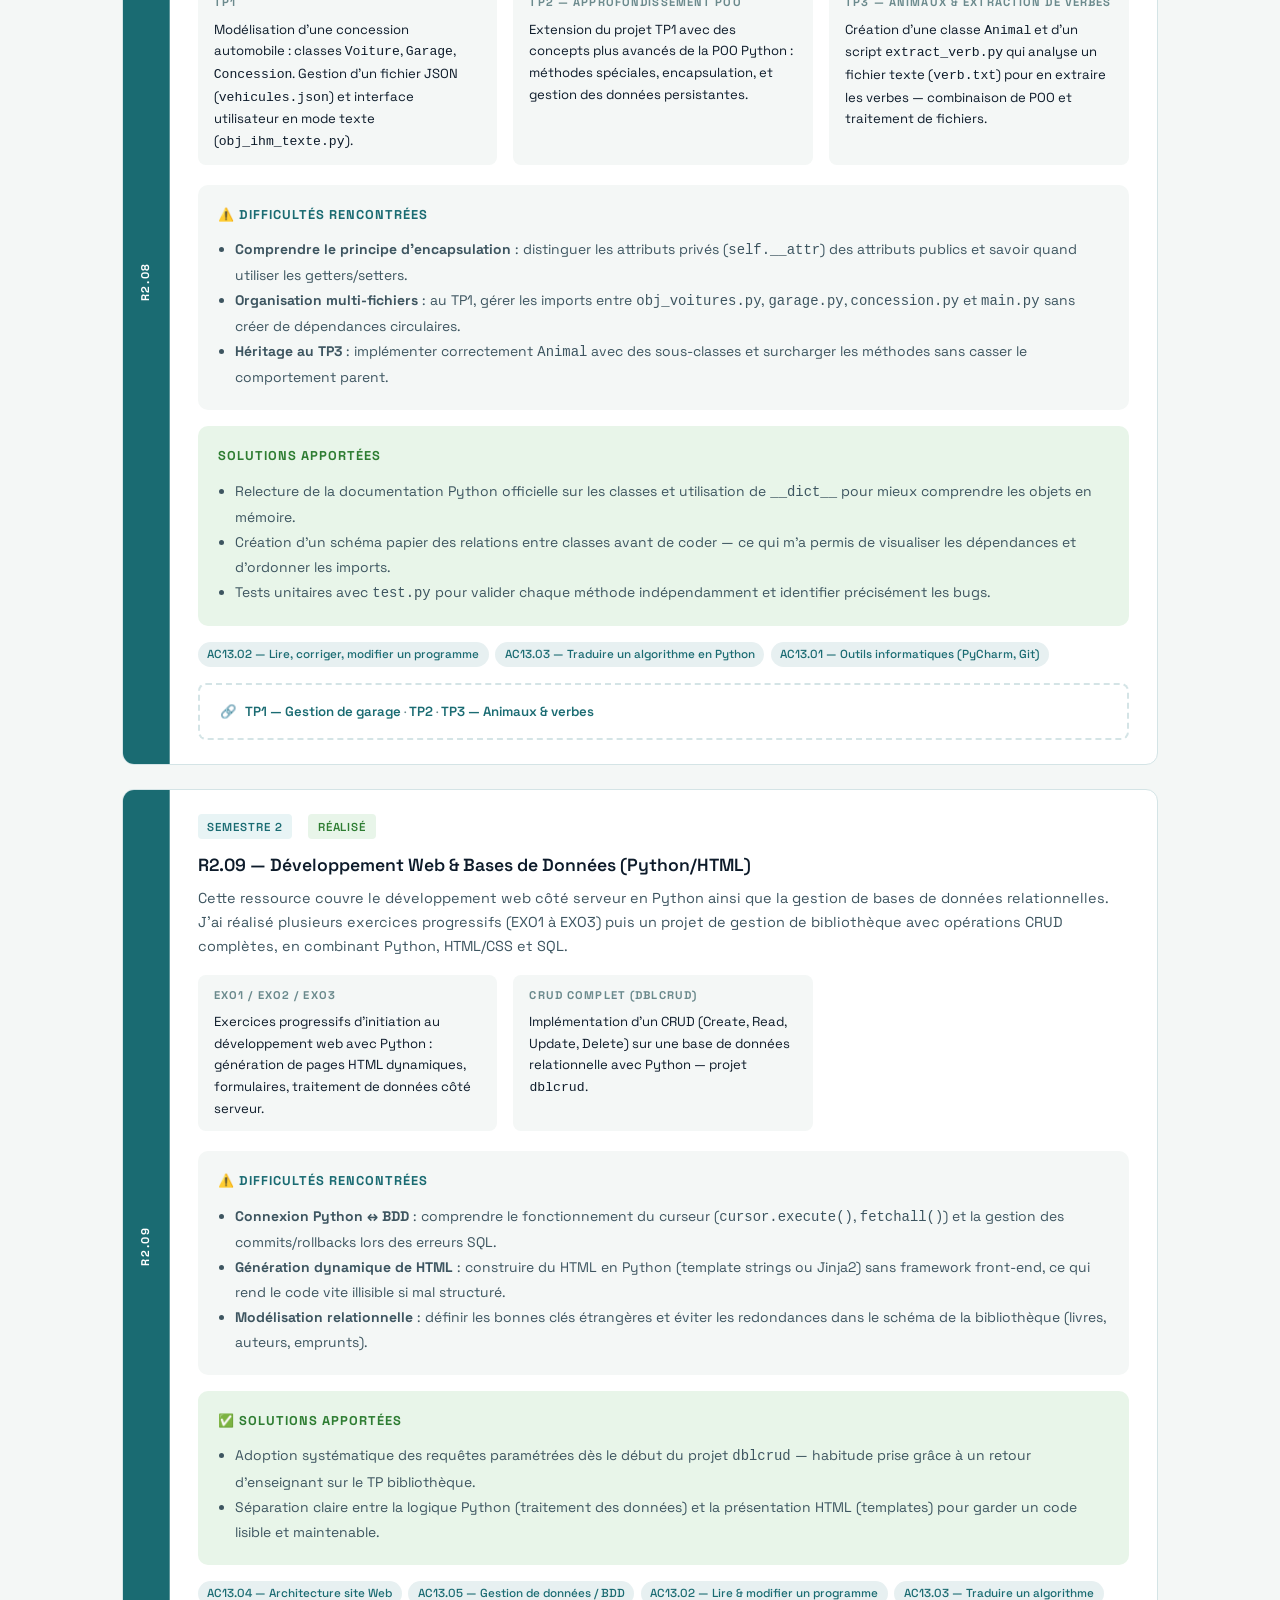
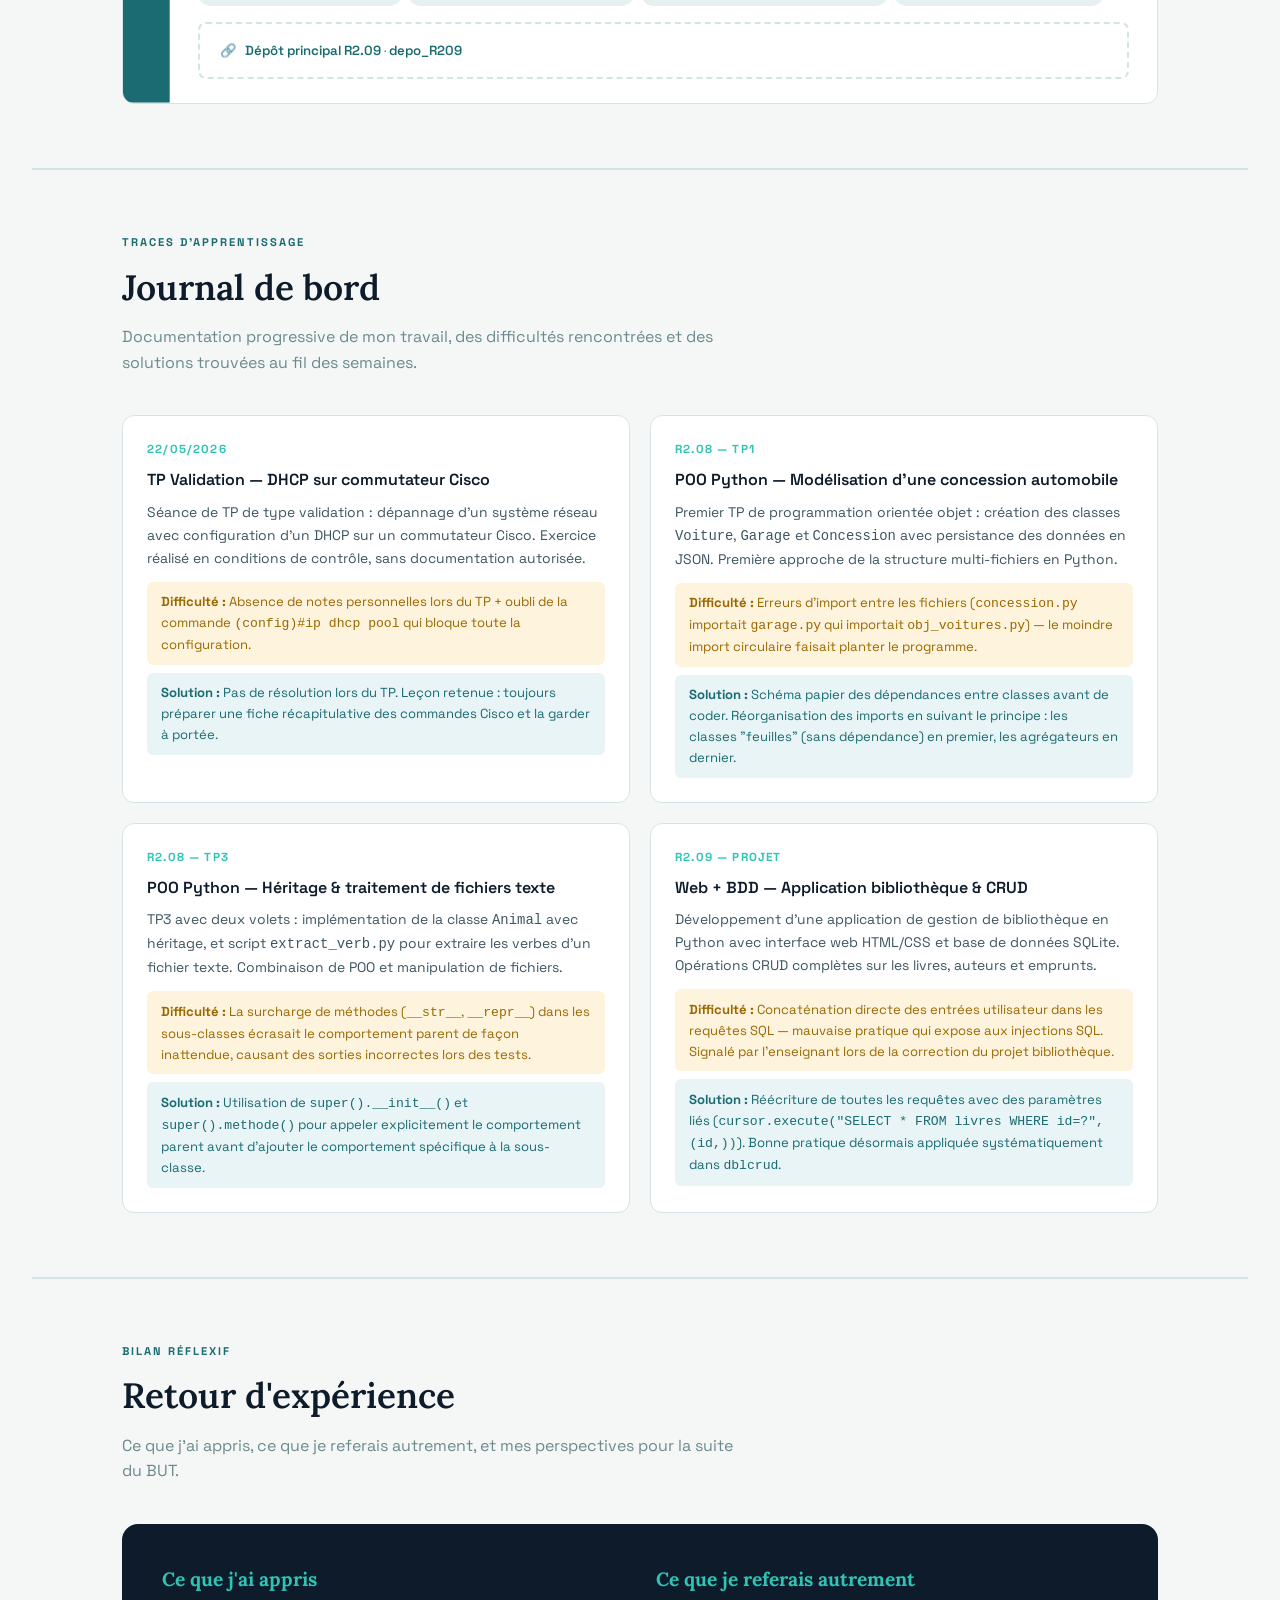
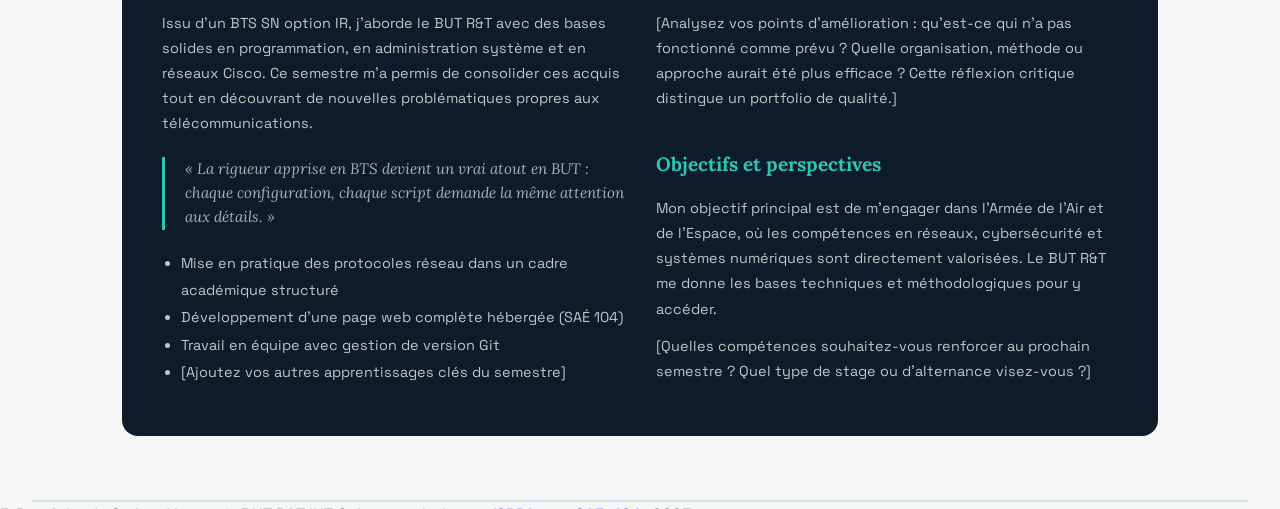
==== commit dd7f0143: "Refactor HTML structure and remove unnecessary divs" ====
--- a/index.html
+++ b/index.html
@@ -442,14 +442,8 @@
     <p>Nous avons des fichiers comme ci-dessus : <em>Creation_Boutons.py</em>, auquel on doit l'affichage et le fonctionnement des boutons. C'est l'un des scripts Python donnés par l'enseignant pour ce projet étudiant. Il nous est demandé de le comprendre, de savoir comment il génère les boutons graphiques, et de nous en servir pour la réalisation du reporting. Notre objectif était de le lire, de le comprendre et de le faire exécuter sans pour autant y toucher.</p>
     <p>Pour ce résultat, il faut se référer au manuel de Python sur les widgets et la bibliothèque PyQt5, où une explication de leur fonctionnement est réalisée. Après des recherches et une réflexion sur la transposition des widgets à notre projet, on arrive à les adapter pour l'interface homme-machine.</p>
 	<img src="image/preuve.png" style="width:50%; border-radius:1px;">
-  </div>  
-</div>  
-		
-		  
-		  
-		  
-		  
-        <div class="comp-pills">
+  </div>
+		   <div class="comp-pills">
           <span class="comp-pill">AC13.02 — Lire, exécuter, corriger un programme</span>
           <span class="comp-pill">AC13.03 — Traduire un algorithme</span>
           <span class="comp-pill">AC13.05 — Gestion de données (BDD)</span>
@@ -459,8 +453,9 @@
            <strong>Repository :</strong> 
           <a href="https://github.com/0PPA-art/SAE1.05" target="_blank" class="proof-link">github.com/0PPA-art/SAE1.05</a>
         </div>
-      </div>
-    </div>
+      </div>	  
+     
+  </div>
 	
 	
 </section>
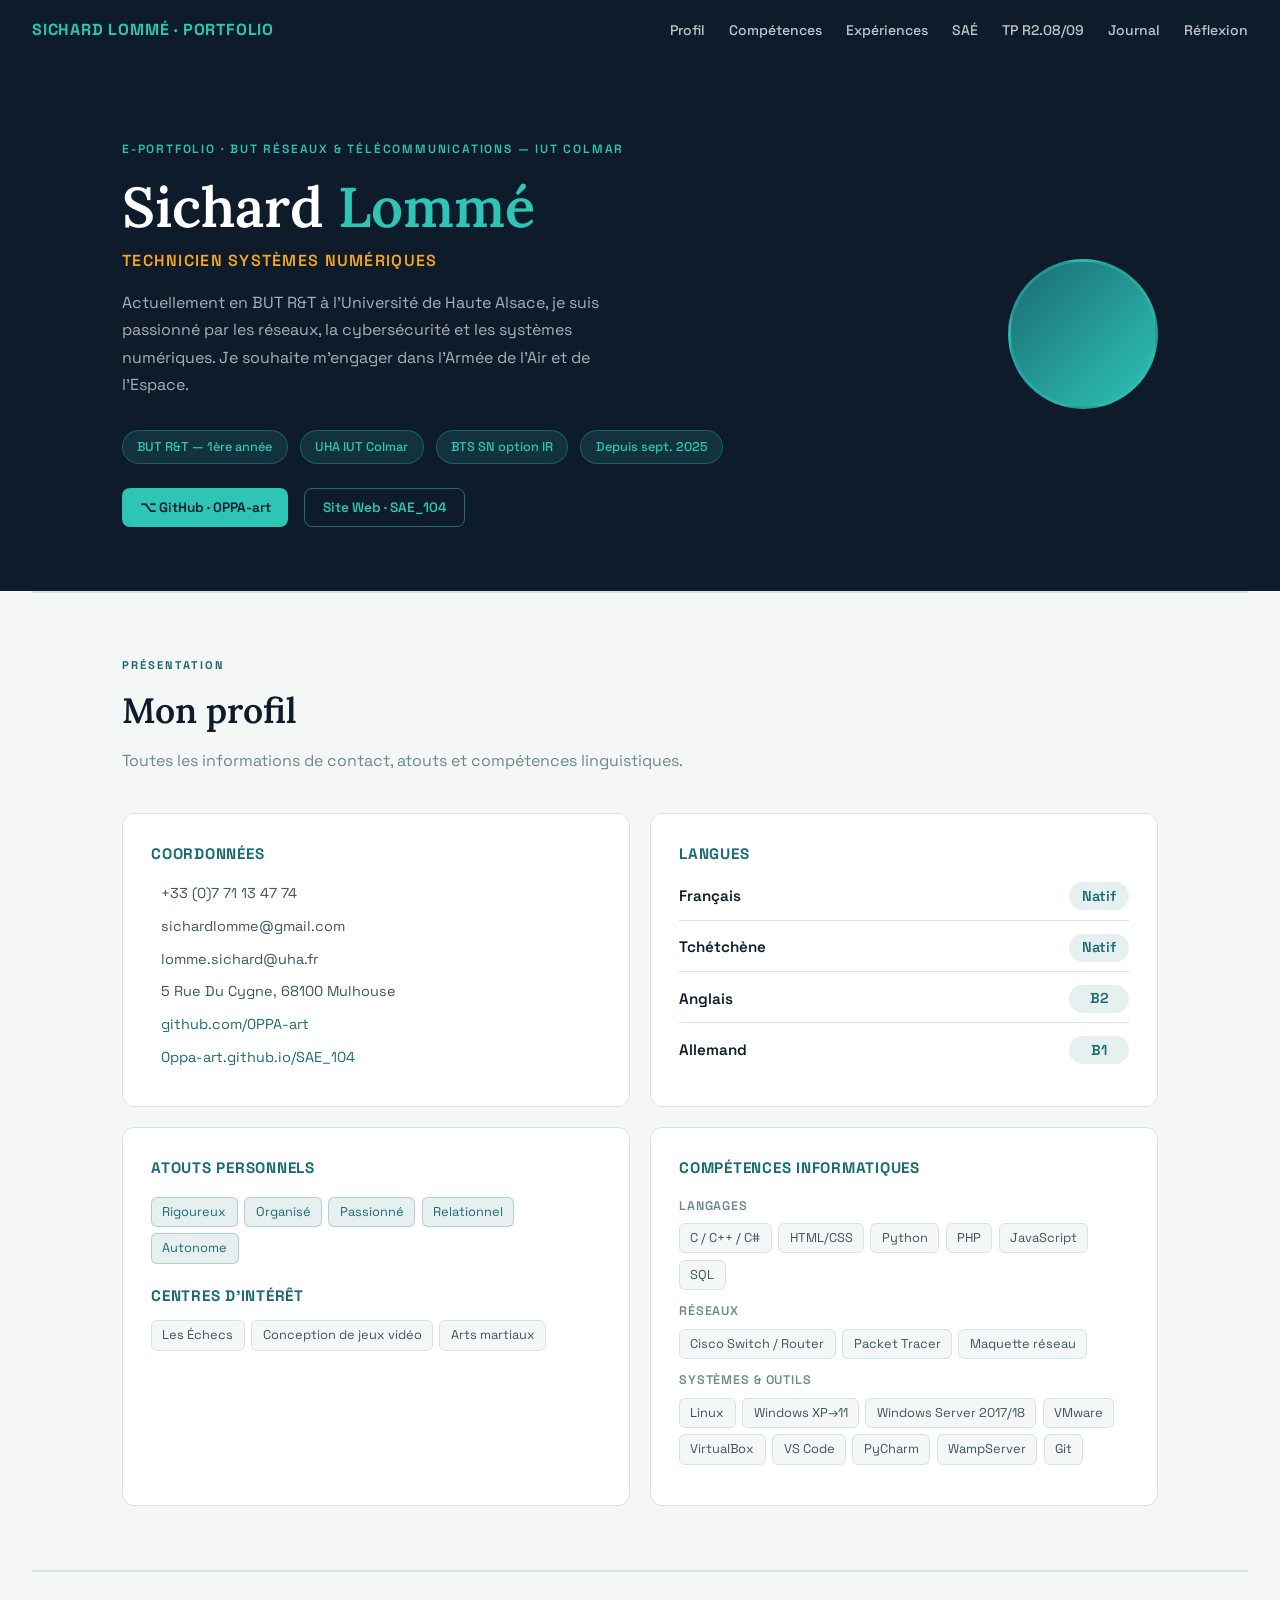
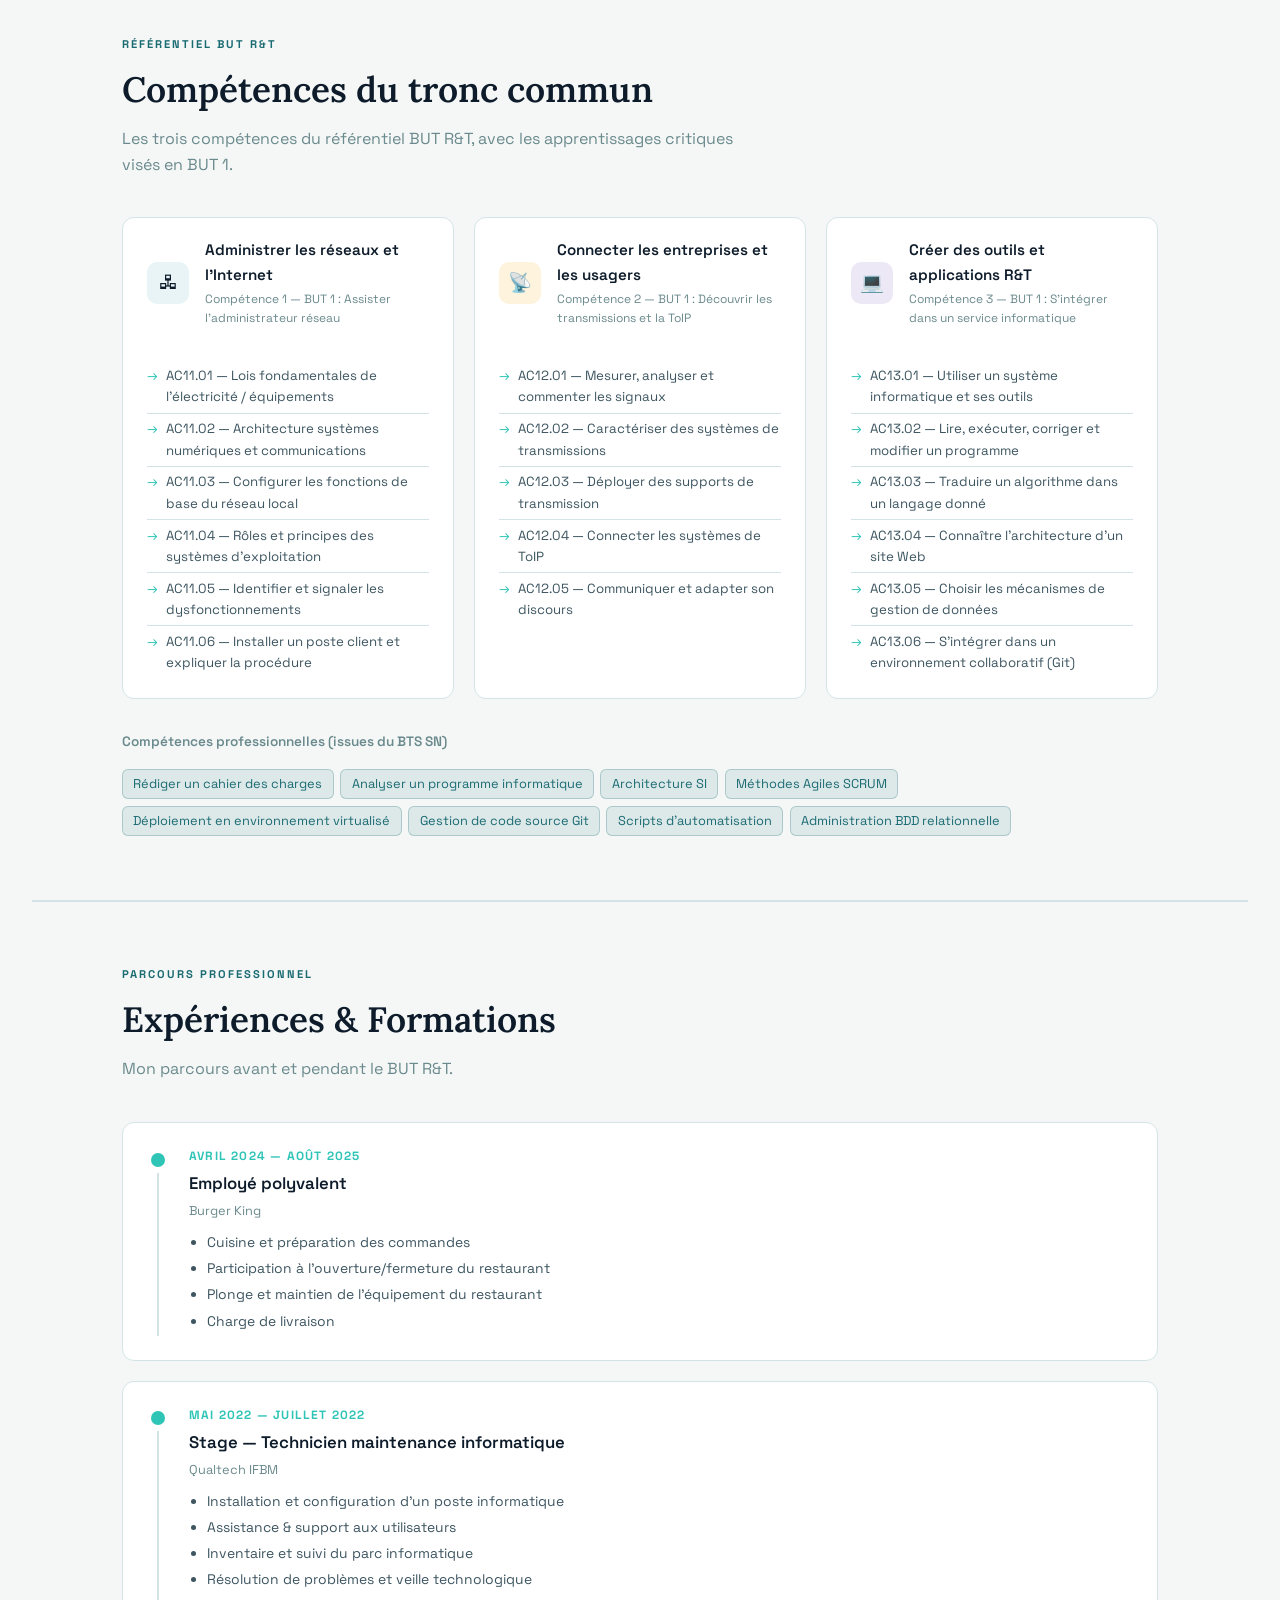
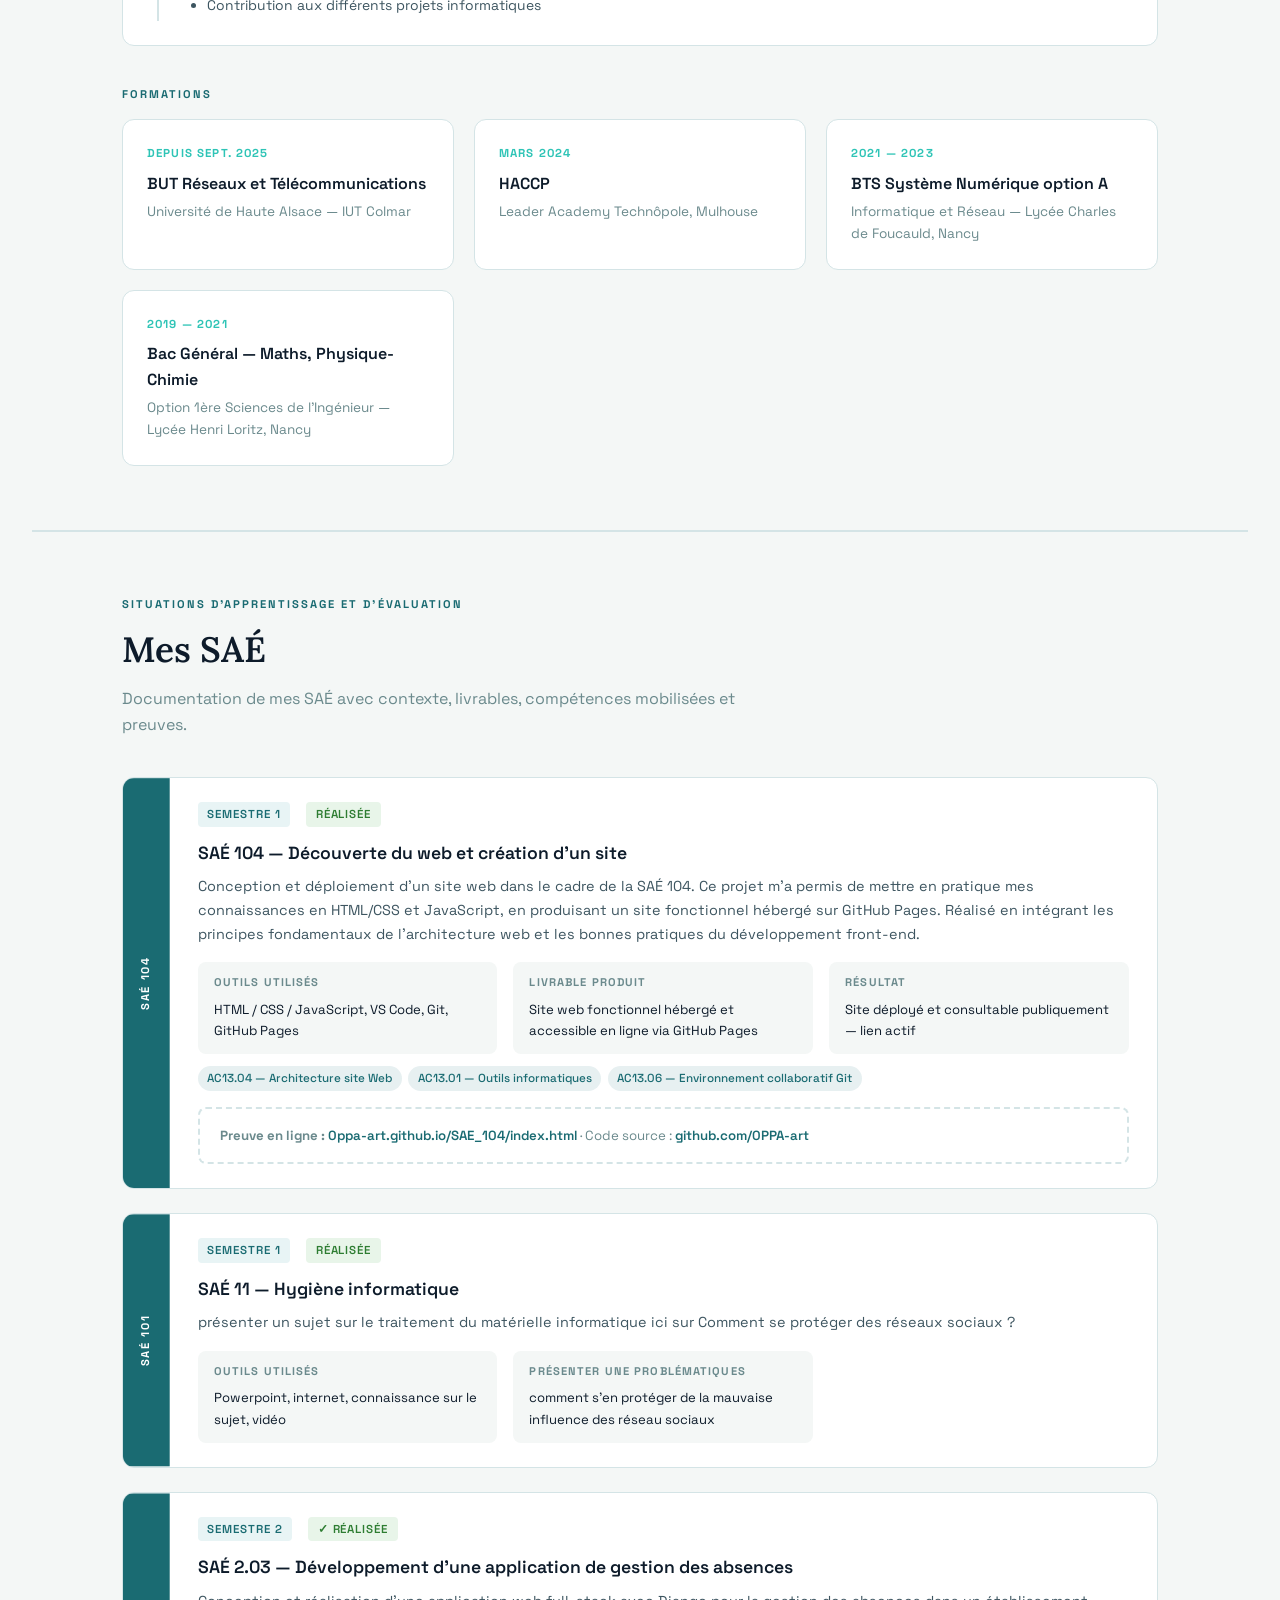
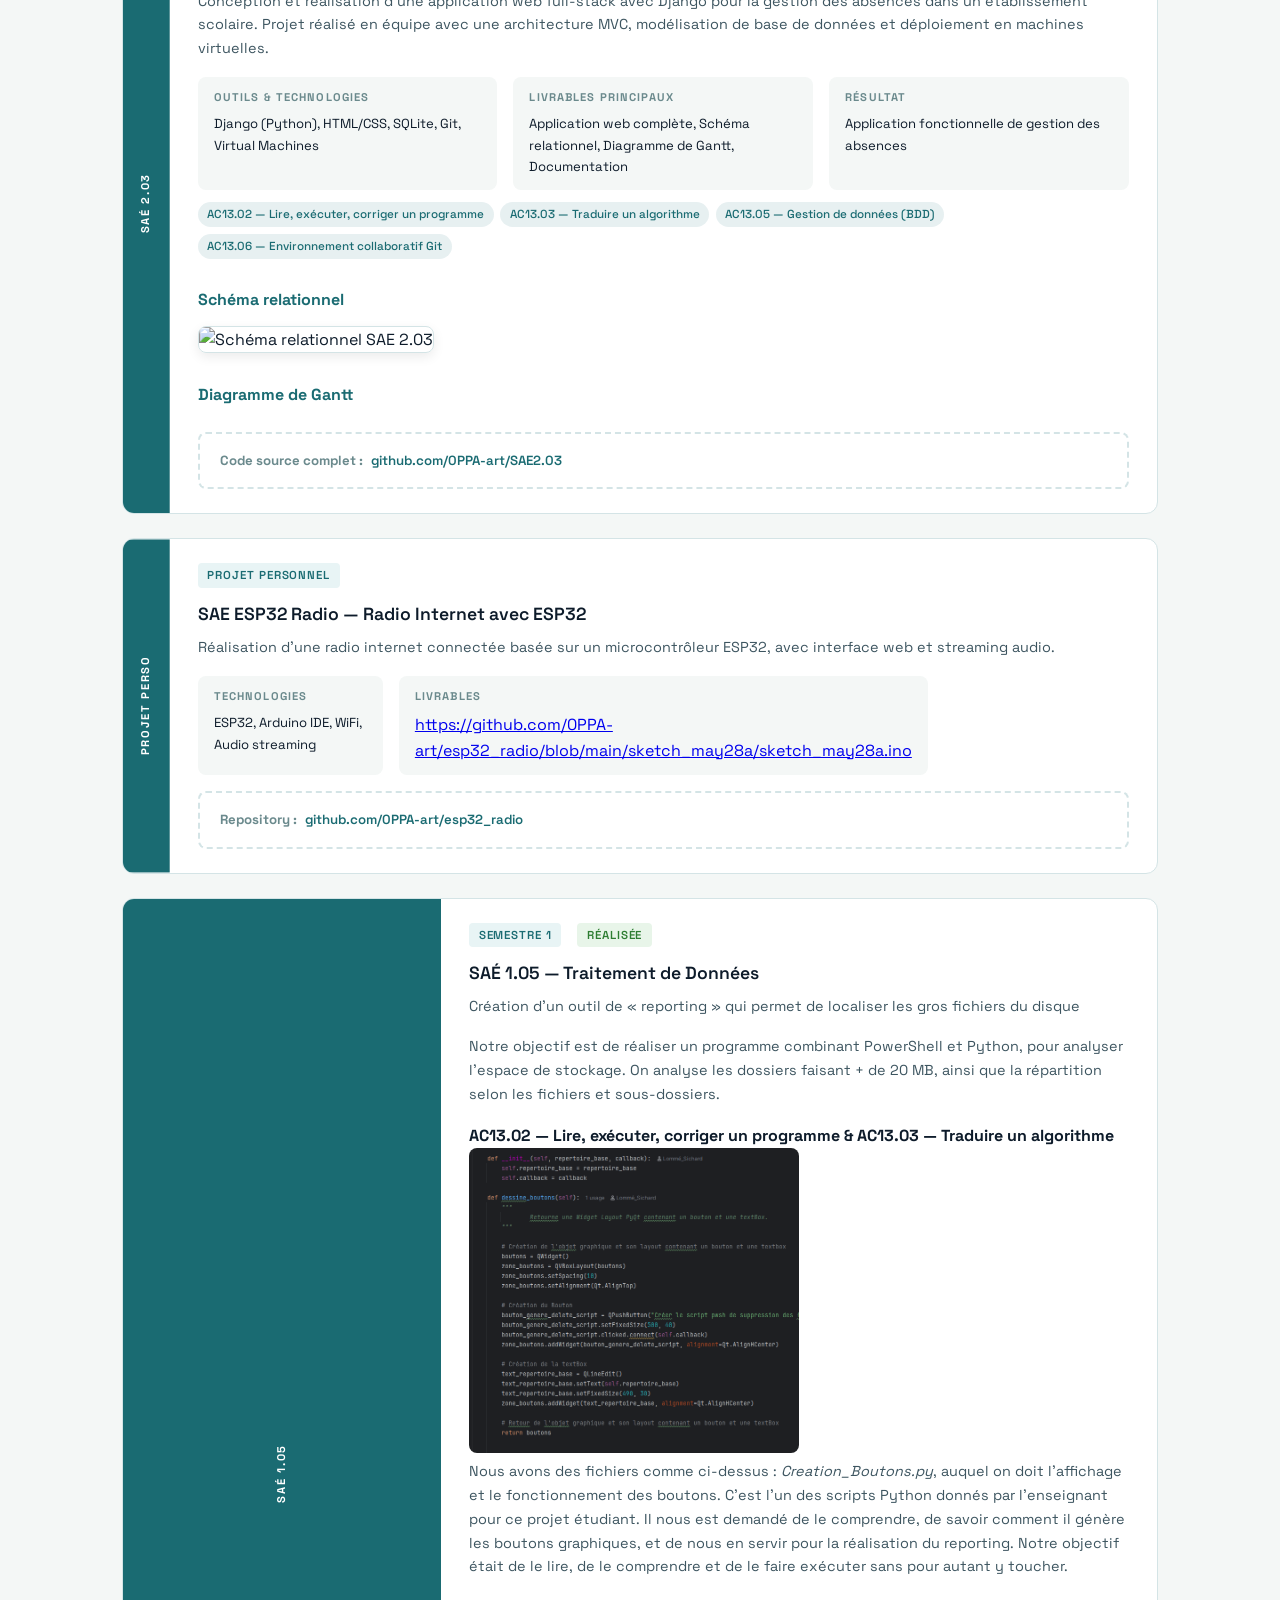
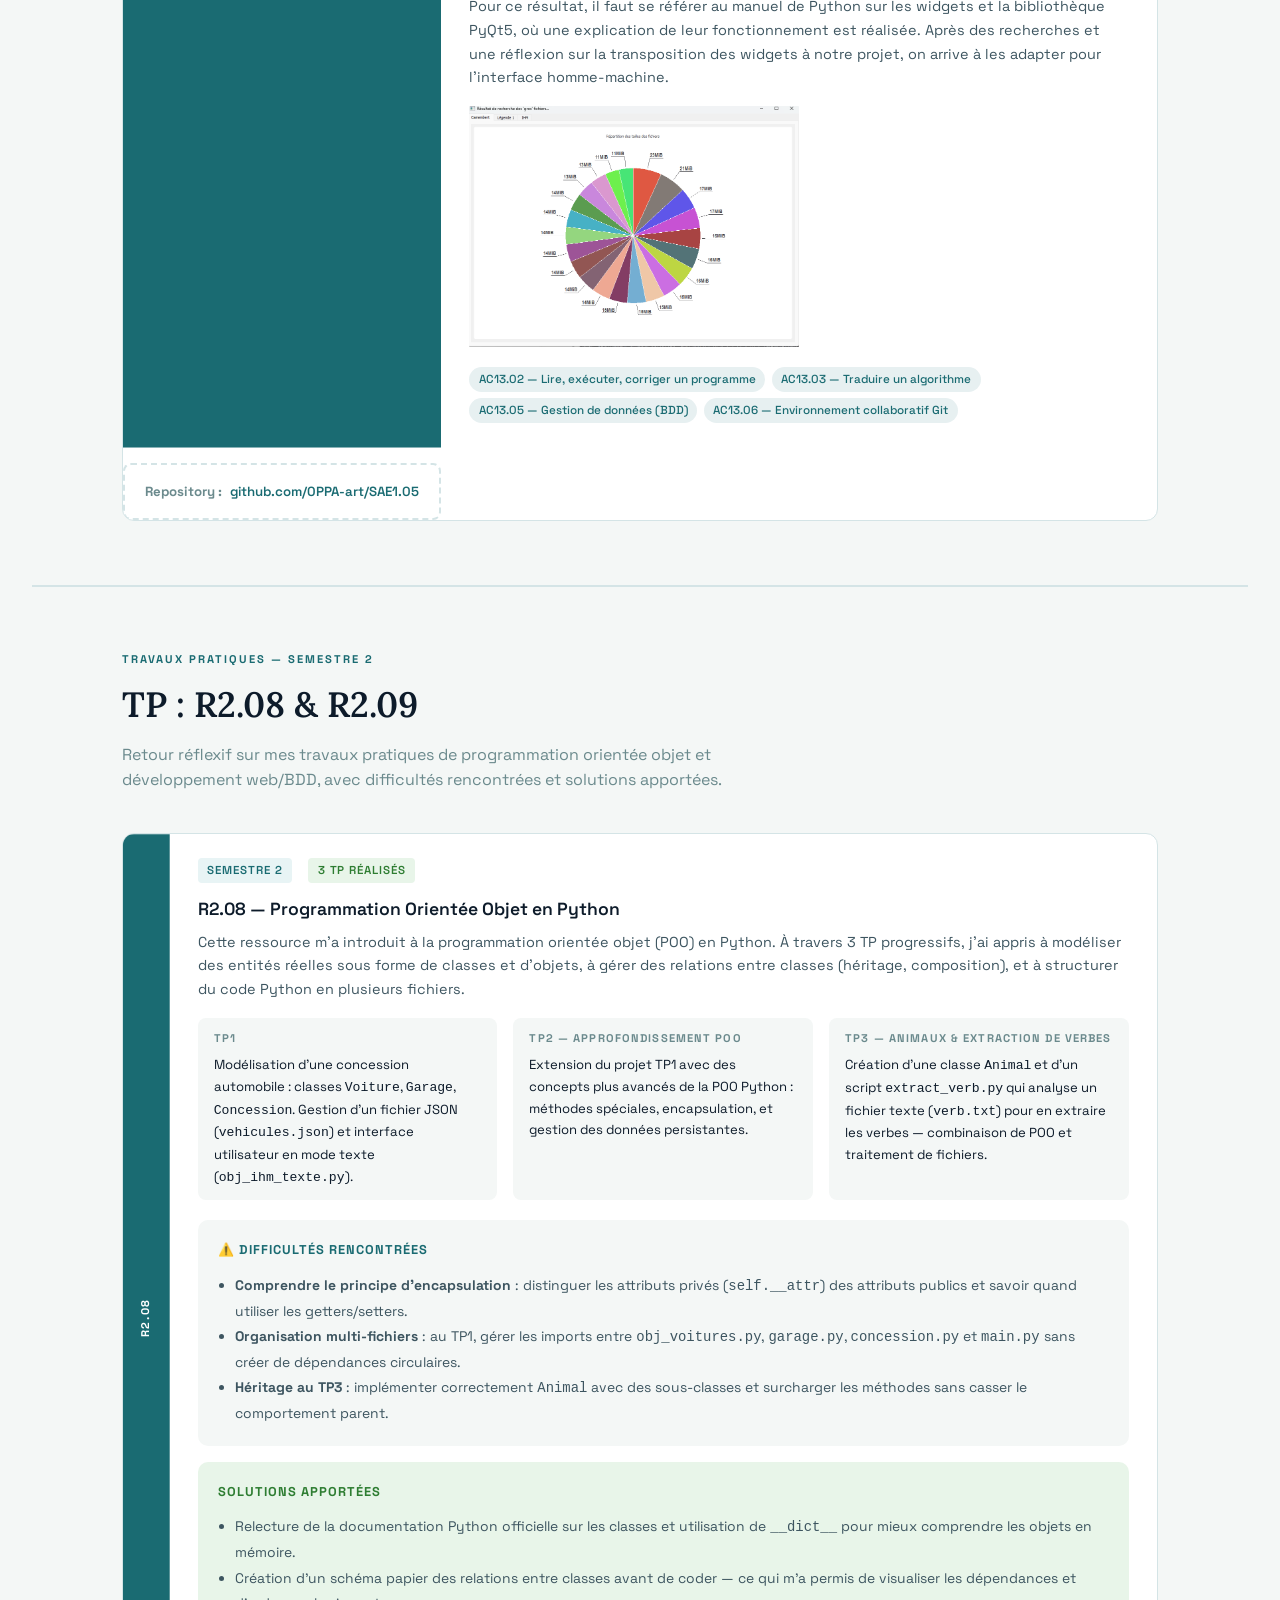
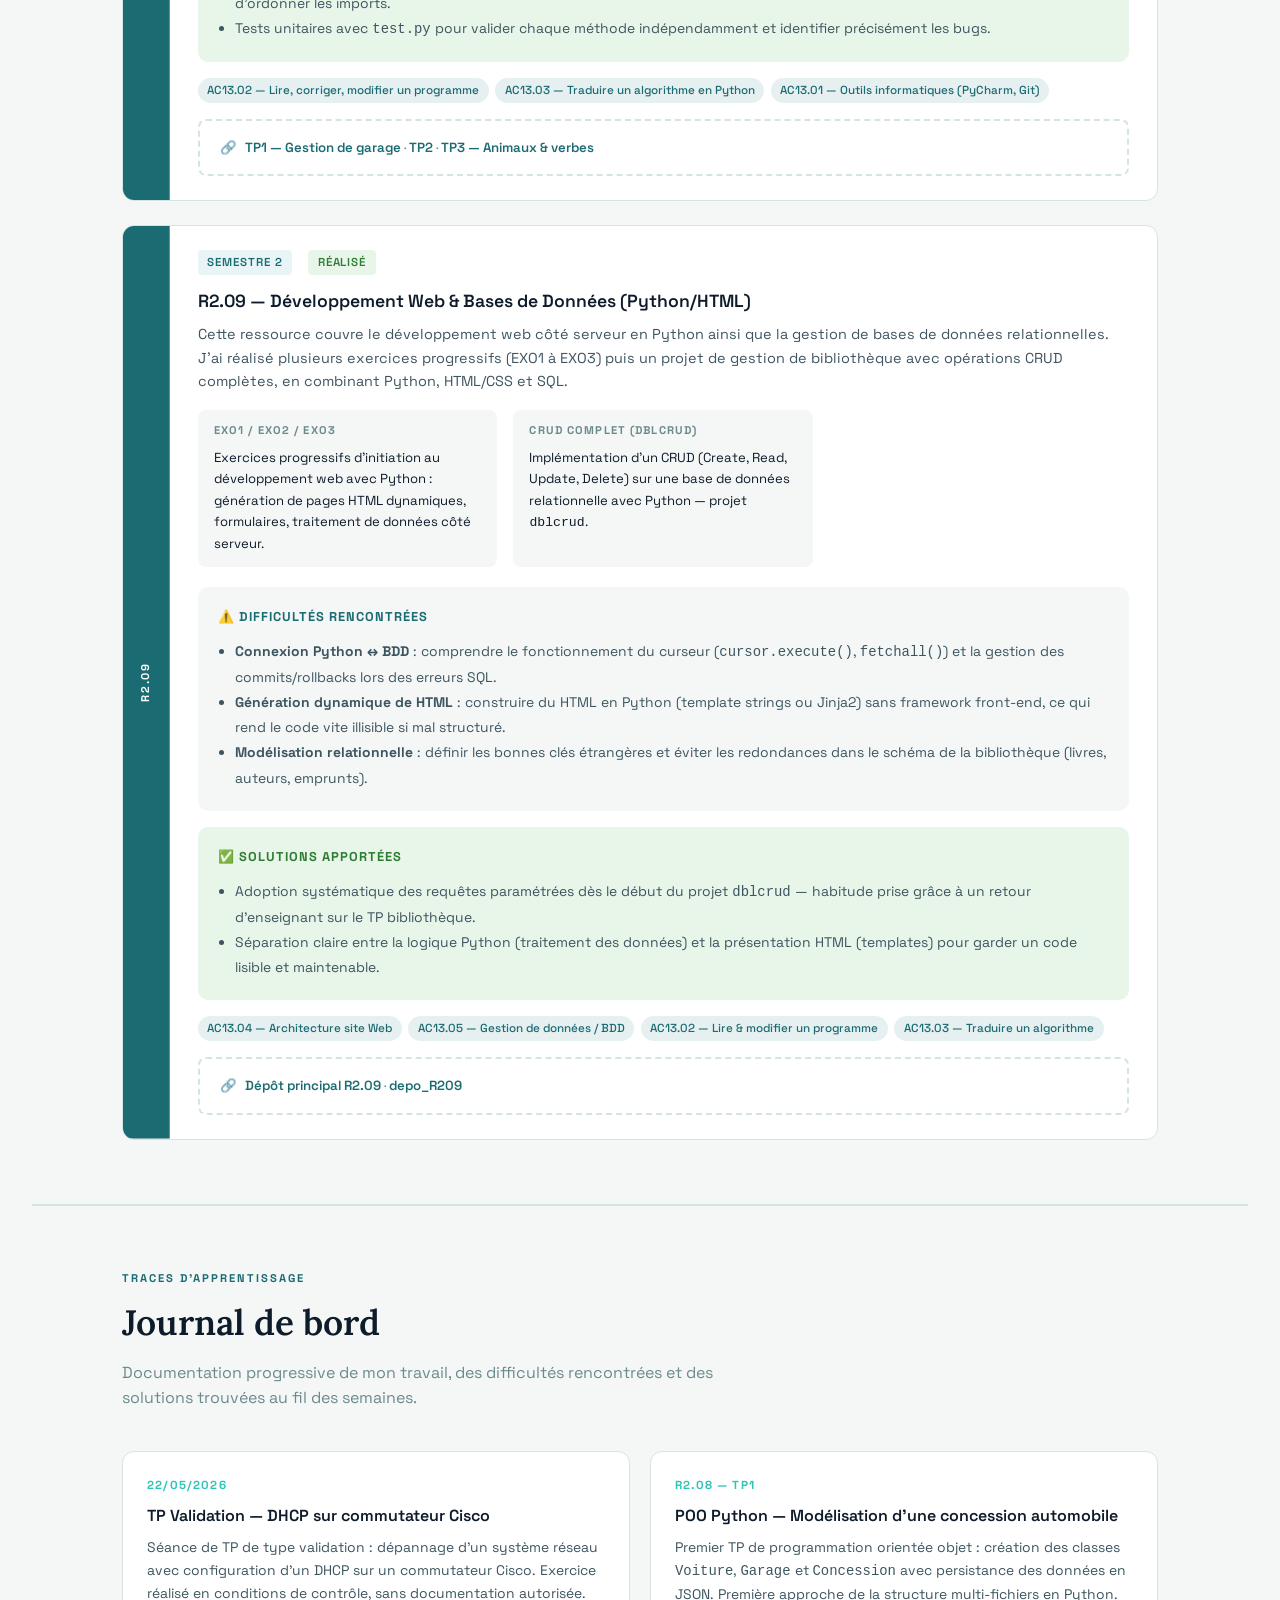
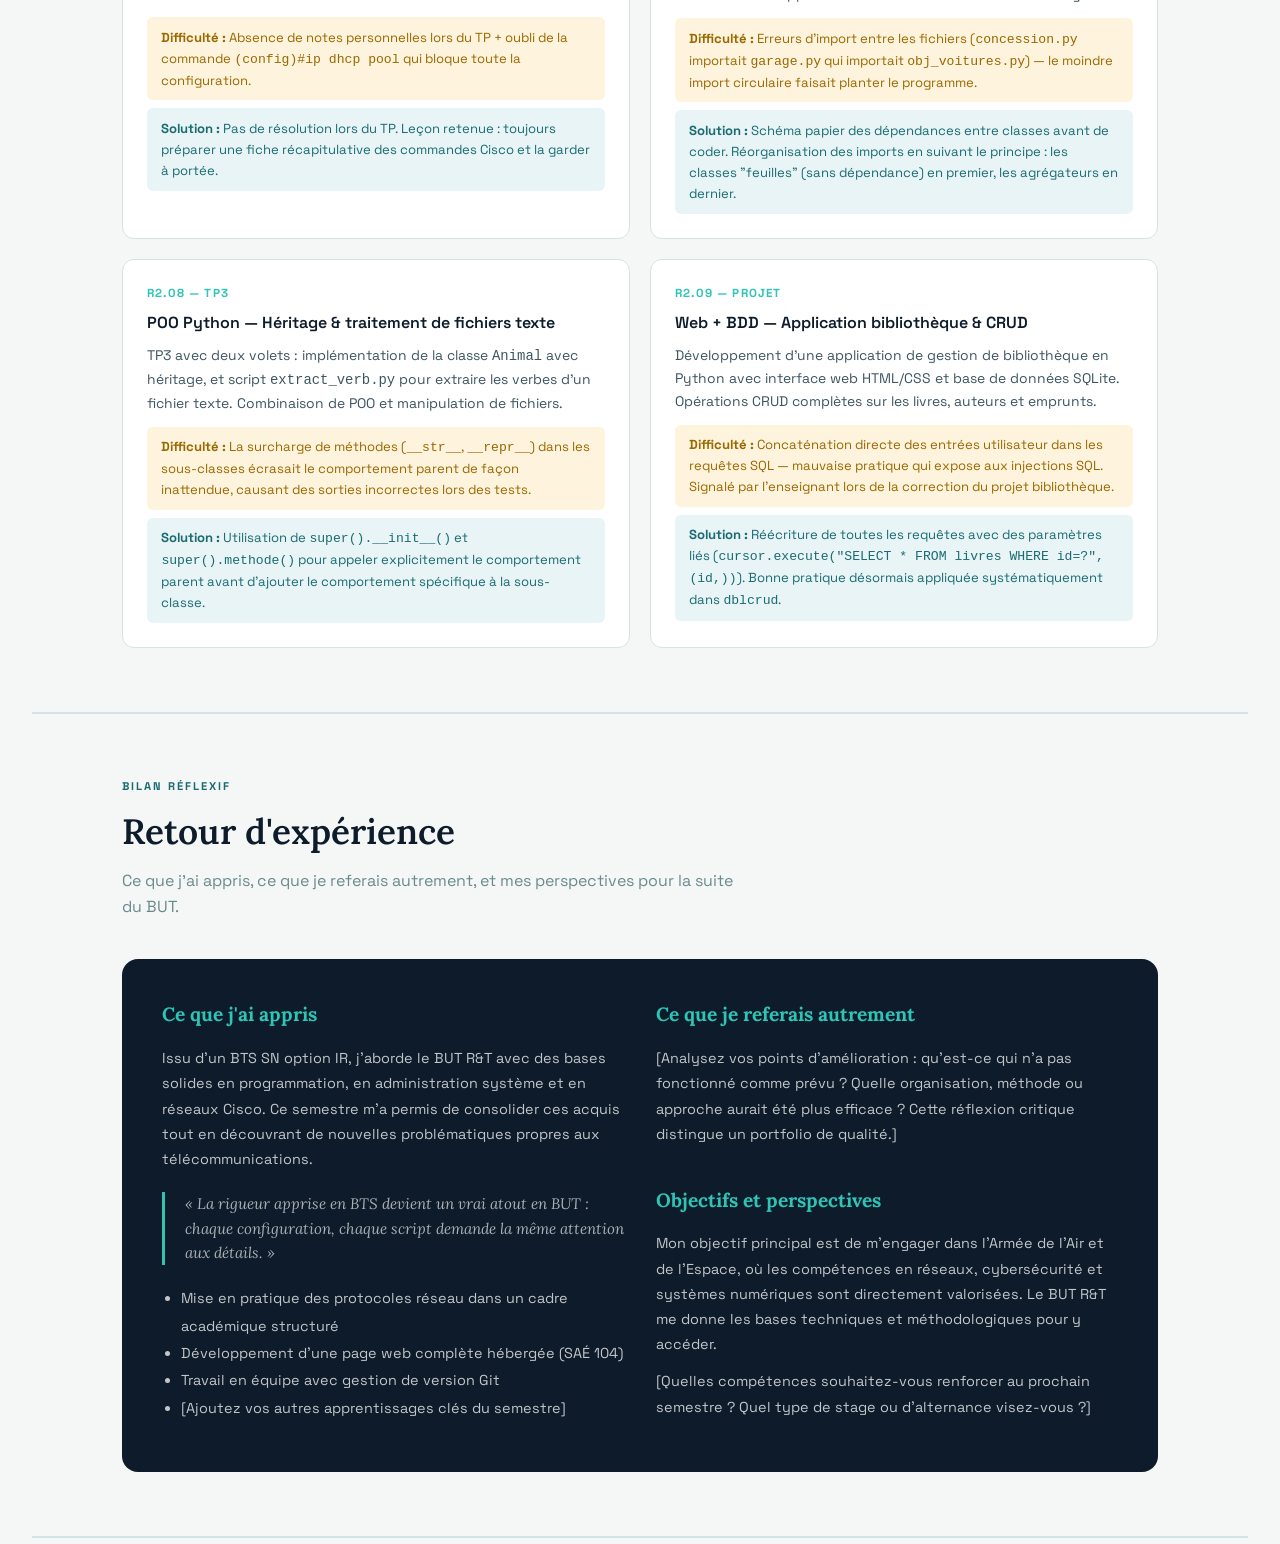
==== commit 6782b744: "Update index.html" ====
--- a/index.html
+++ b/index.html
@@ -442,13 +442,14 @@
     <p>Nous avons des fichiers comme ci-dessus : <em>Creation_Boutons.py</em>, auquel on doit l'affichage et le fonctionnement des boutons. C'est l'un des scripts Python donnés par l'enseignant pour ce projet étudiant. Il nous est demandé de le comprendre, de savoir comment il génère les boutons graphiques, et de nous en servir pour la réalisation du reporting. Notre objectif était de le lire, de le comprendre et de le faire exécuter sans pour autant y toucher.</p>
     <p>Pour ce résultat, il faut se référer au manuel de Python sur les widgets et la bibliothèque PyQt5, où une explication de leur fonctionnement est réalisée. Après des recherches et une réflexion sur la transposition des widgets à notre projet, on arrive à les adapter pour l'interface homme-machine.</p>
 	<img src="image/preuve.png" style="width:50%; border-radius:1px;">
-  </div>
-		   <div class="comp-pills">
+	    <div class="comp-pills">
           <span class="comp-pill">AC13.02 — Lire, exécuter, corriger un programme</span>
           <span class="comp-pill">AC13.03 — Traduire un algorithme</span>
           <span class="comp-pill">AC13.05 — Gestion de données (BDD)</span>
           <span class="comp-pill">AC13.06 — Environnement collaboratif Git</span>
         </div>
+  </div>
+		 
         <div class="proof-zone">
            <strong>Repository :</strong> 
           <a href="https://github.com/0PPA-art/SAE1.05" target="_blank" class="proof-link">github.com/0PPA-art/SAE1.05</a>
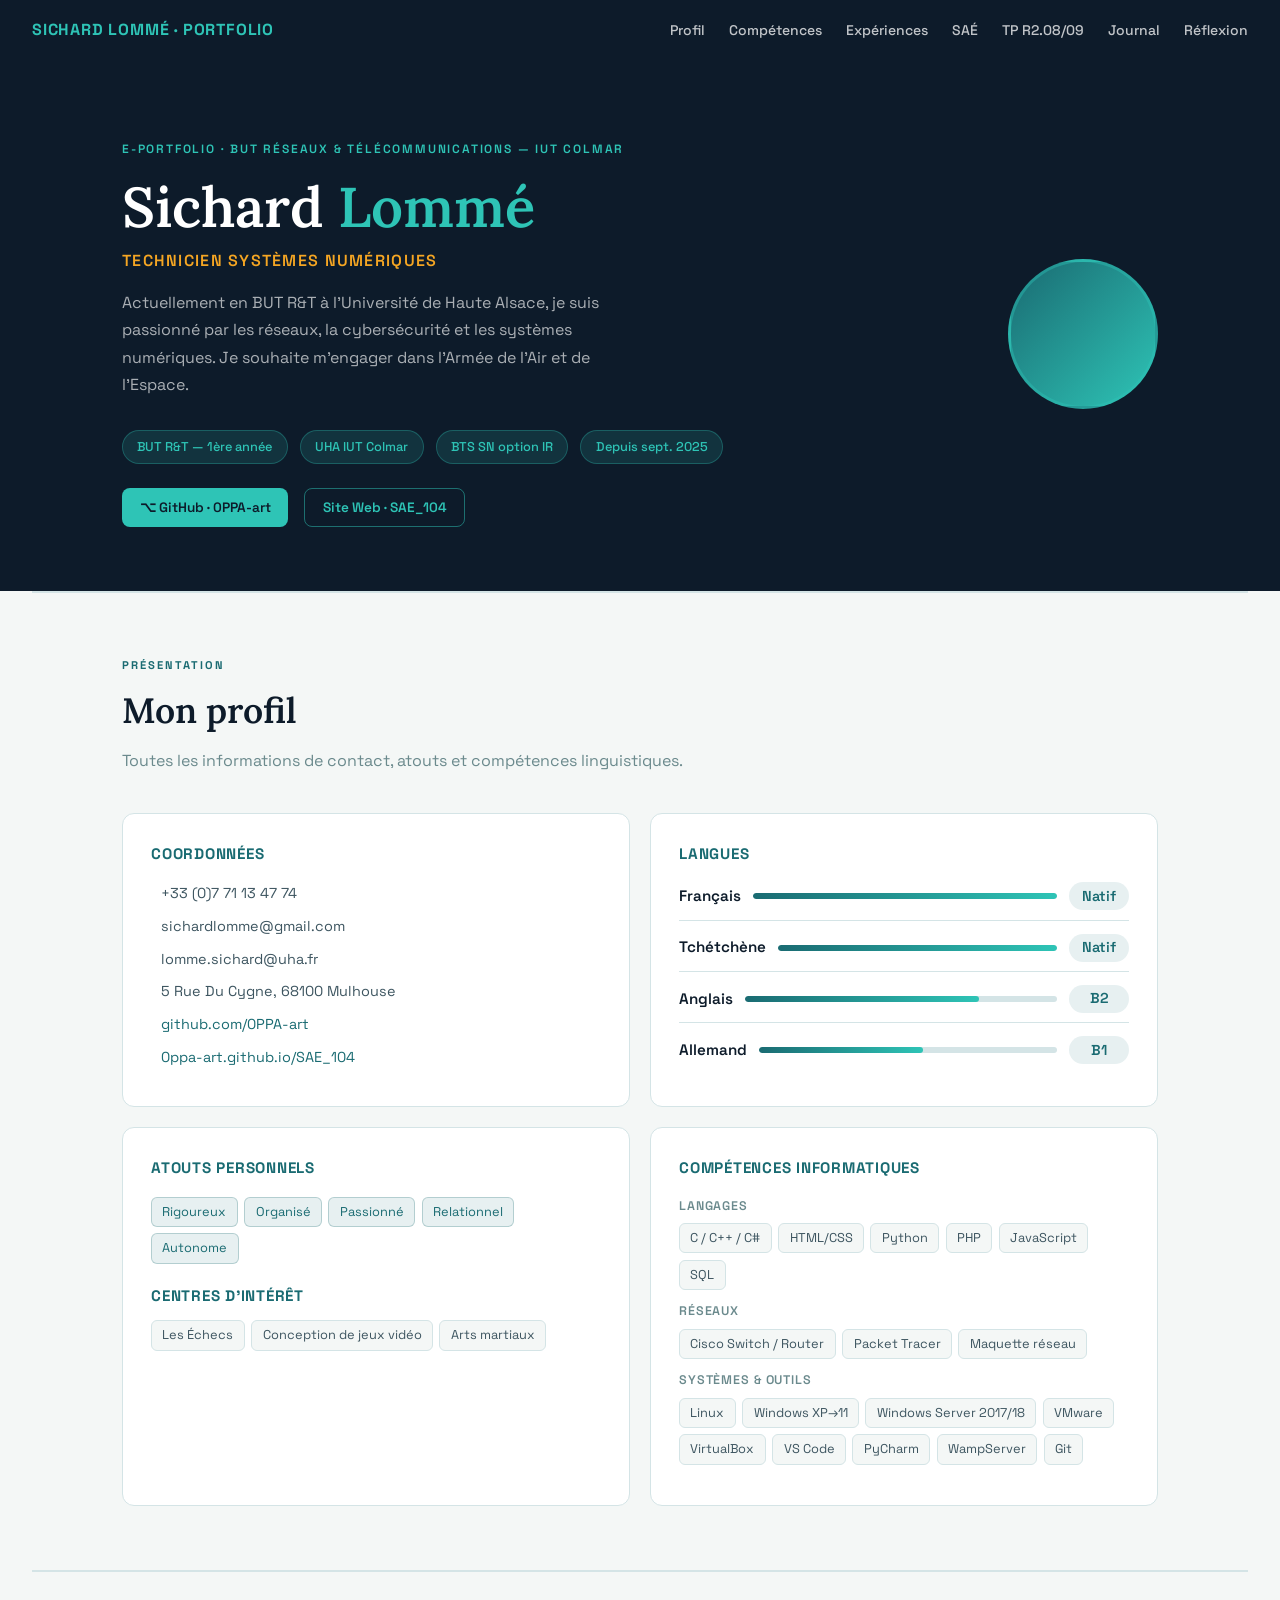
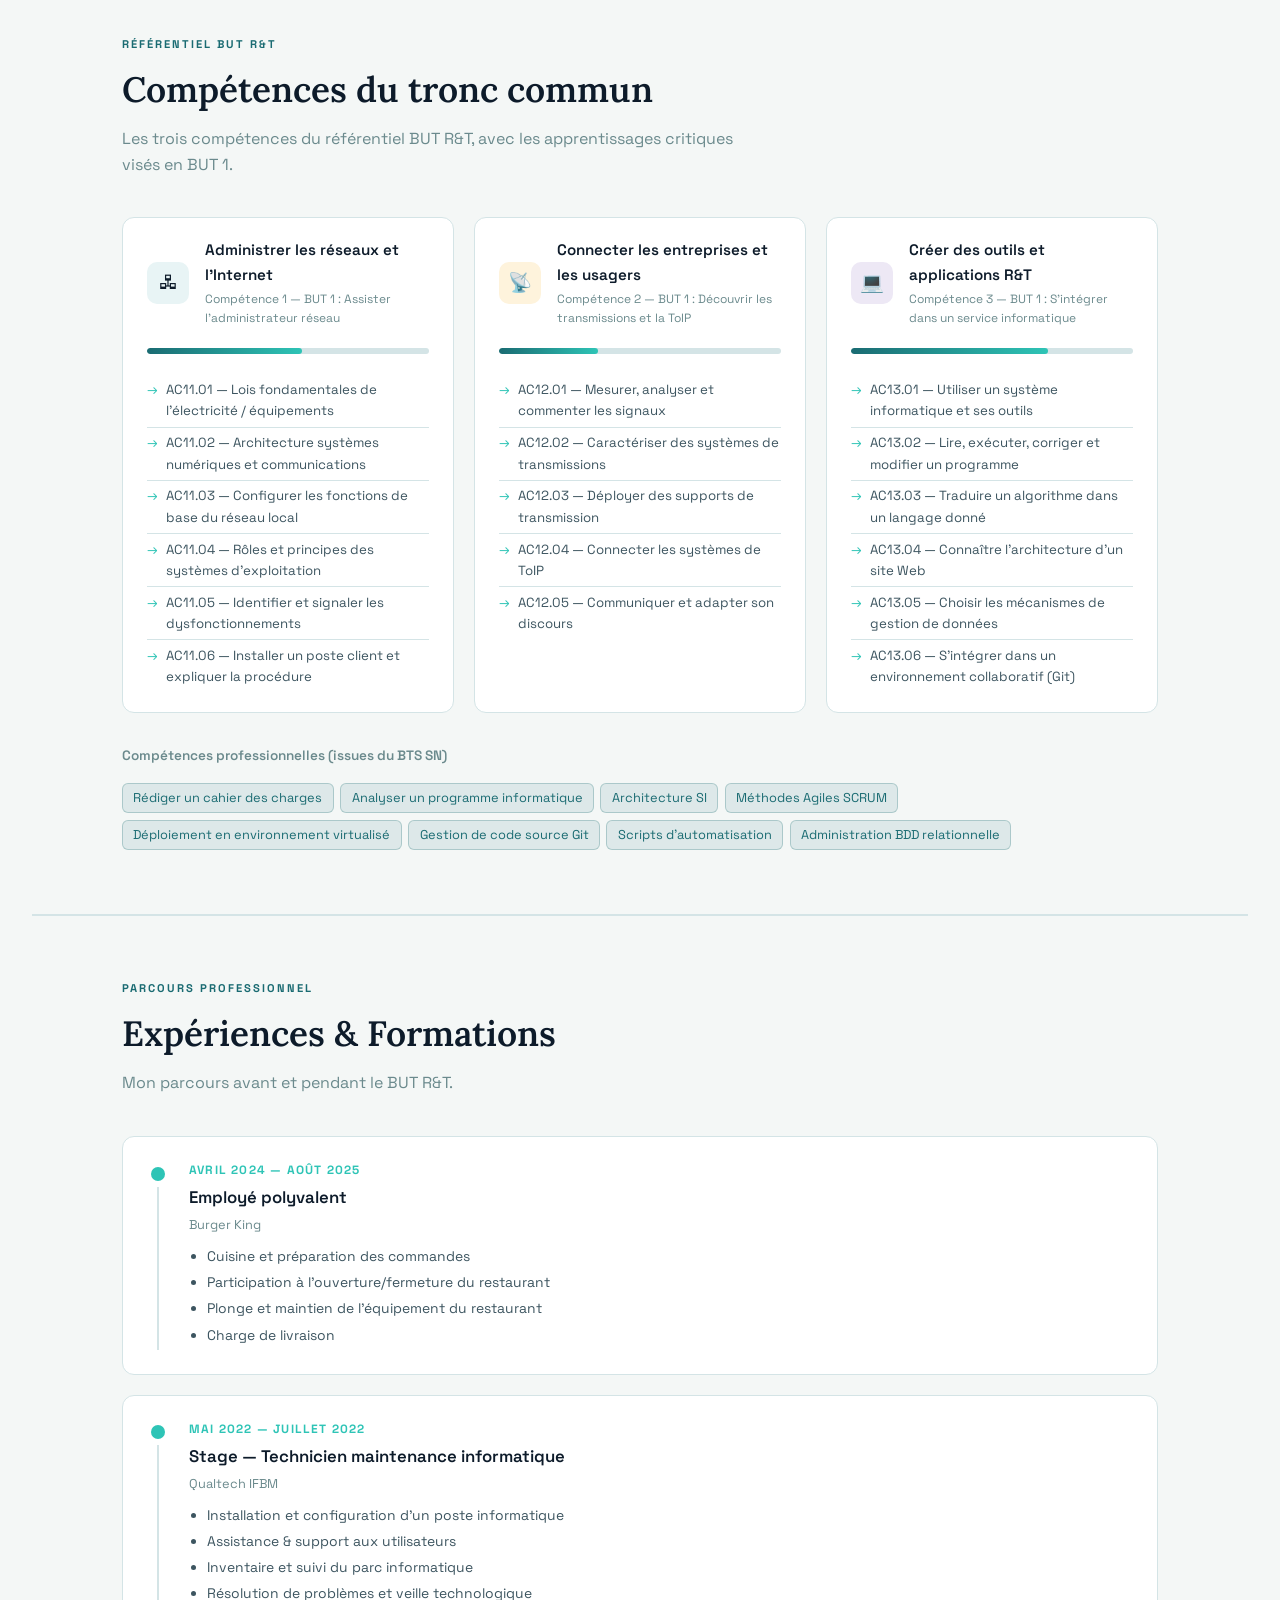
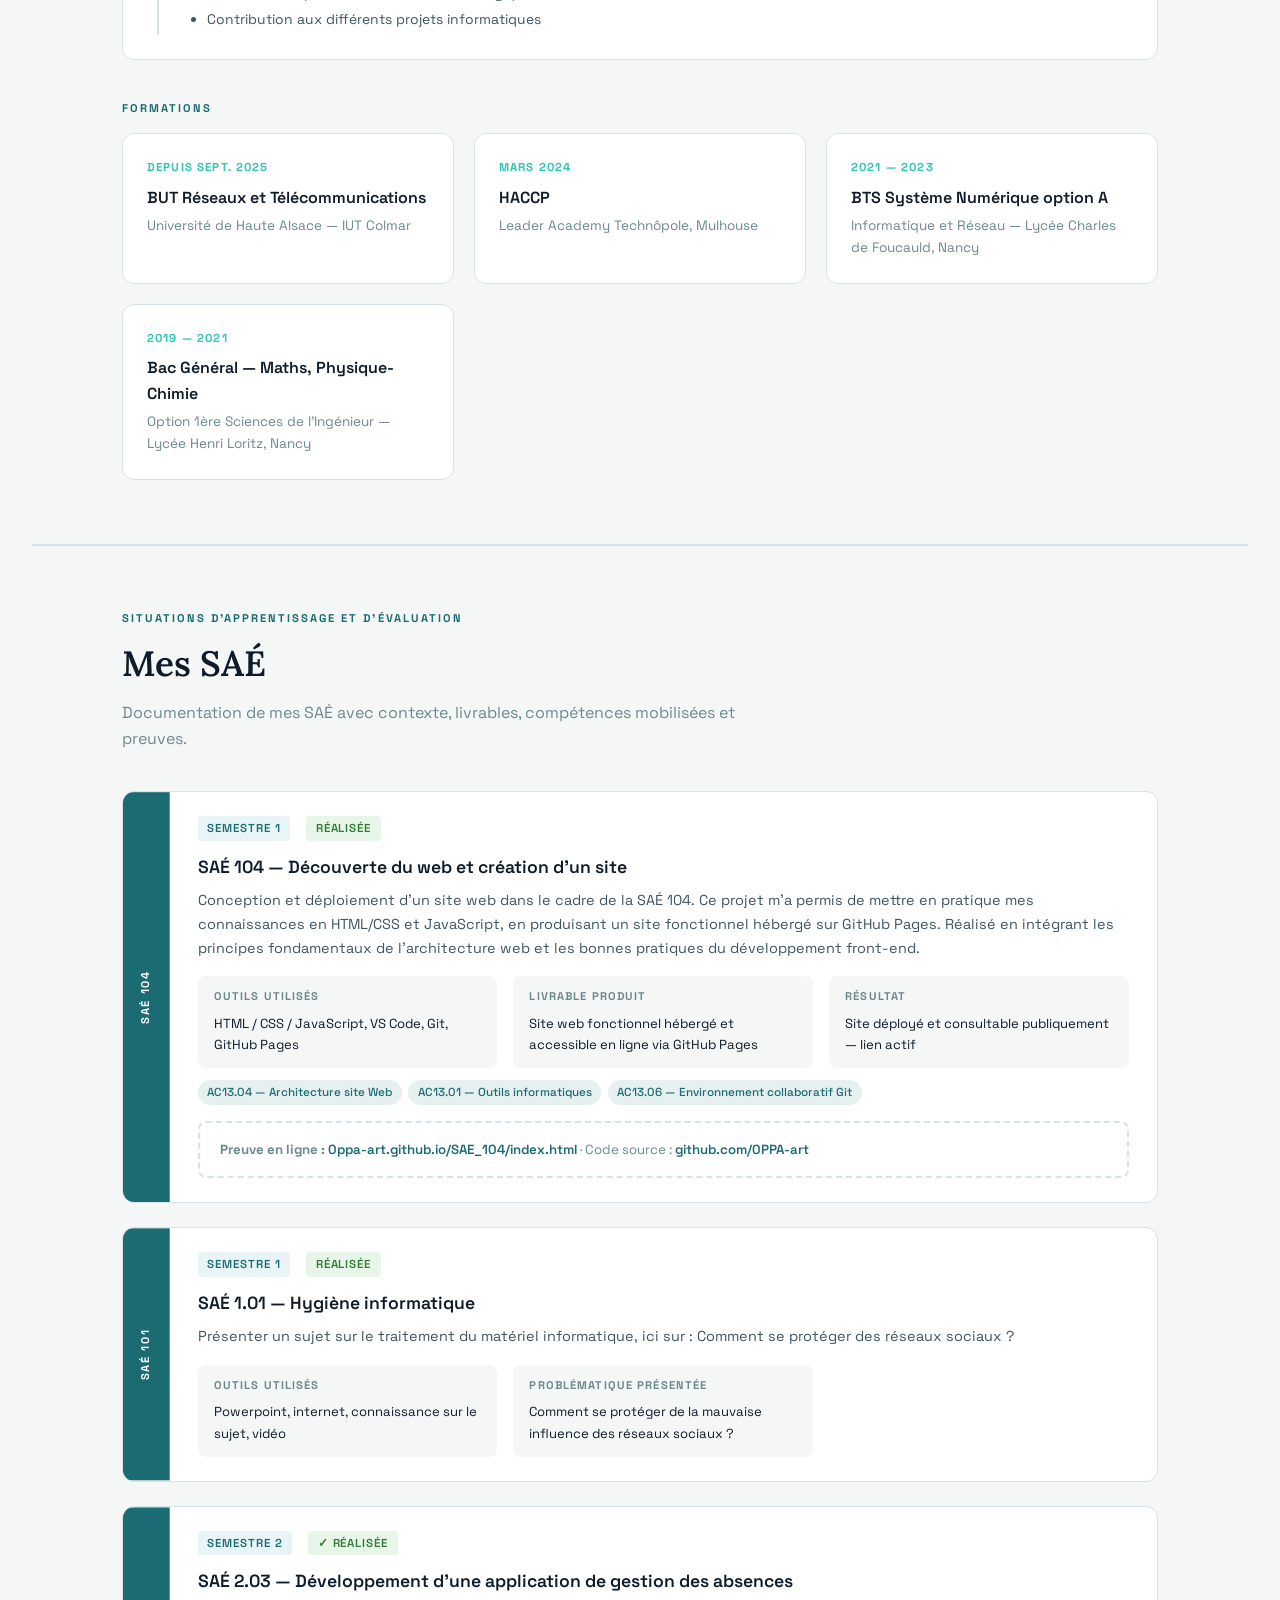
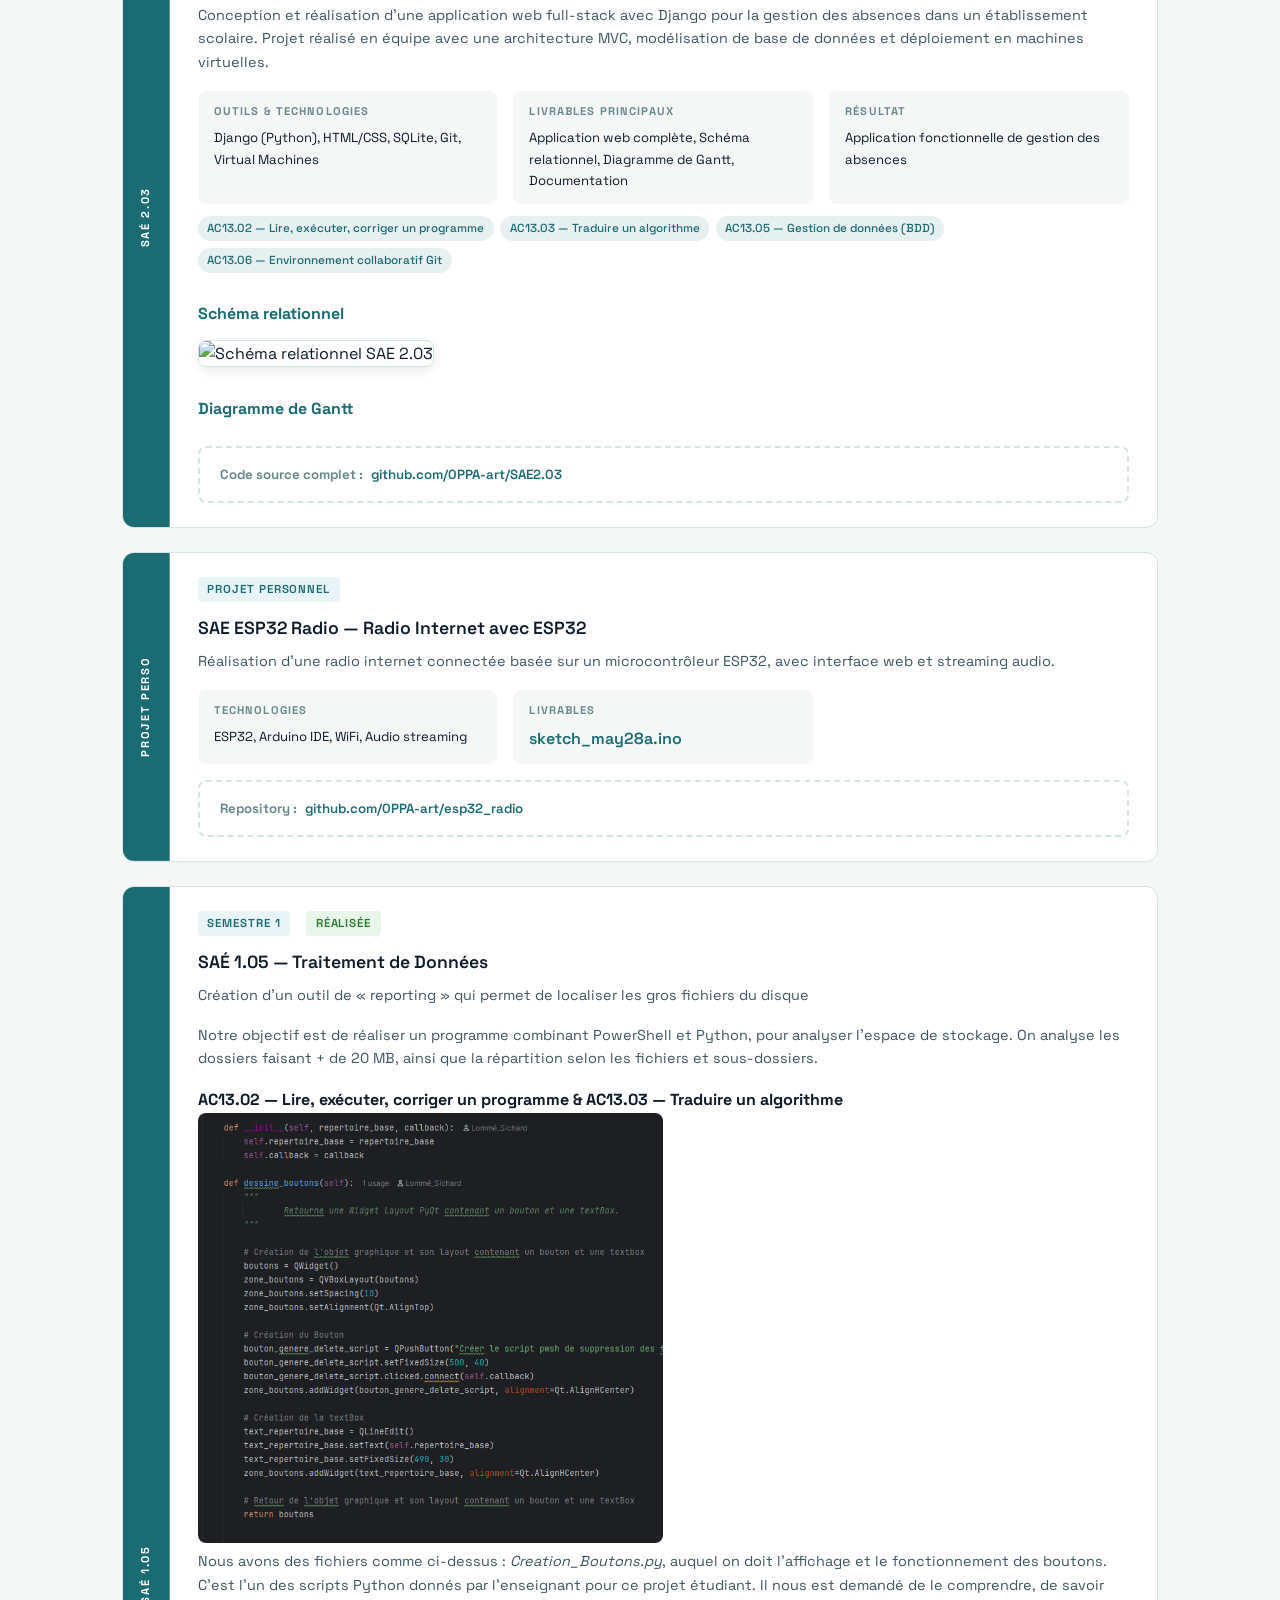
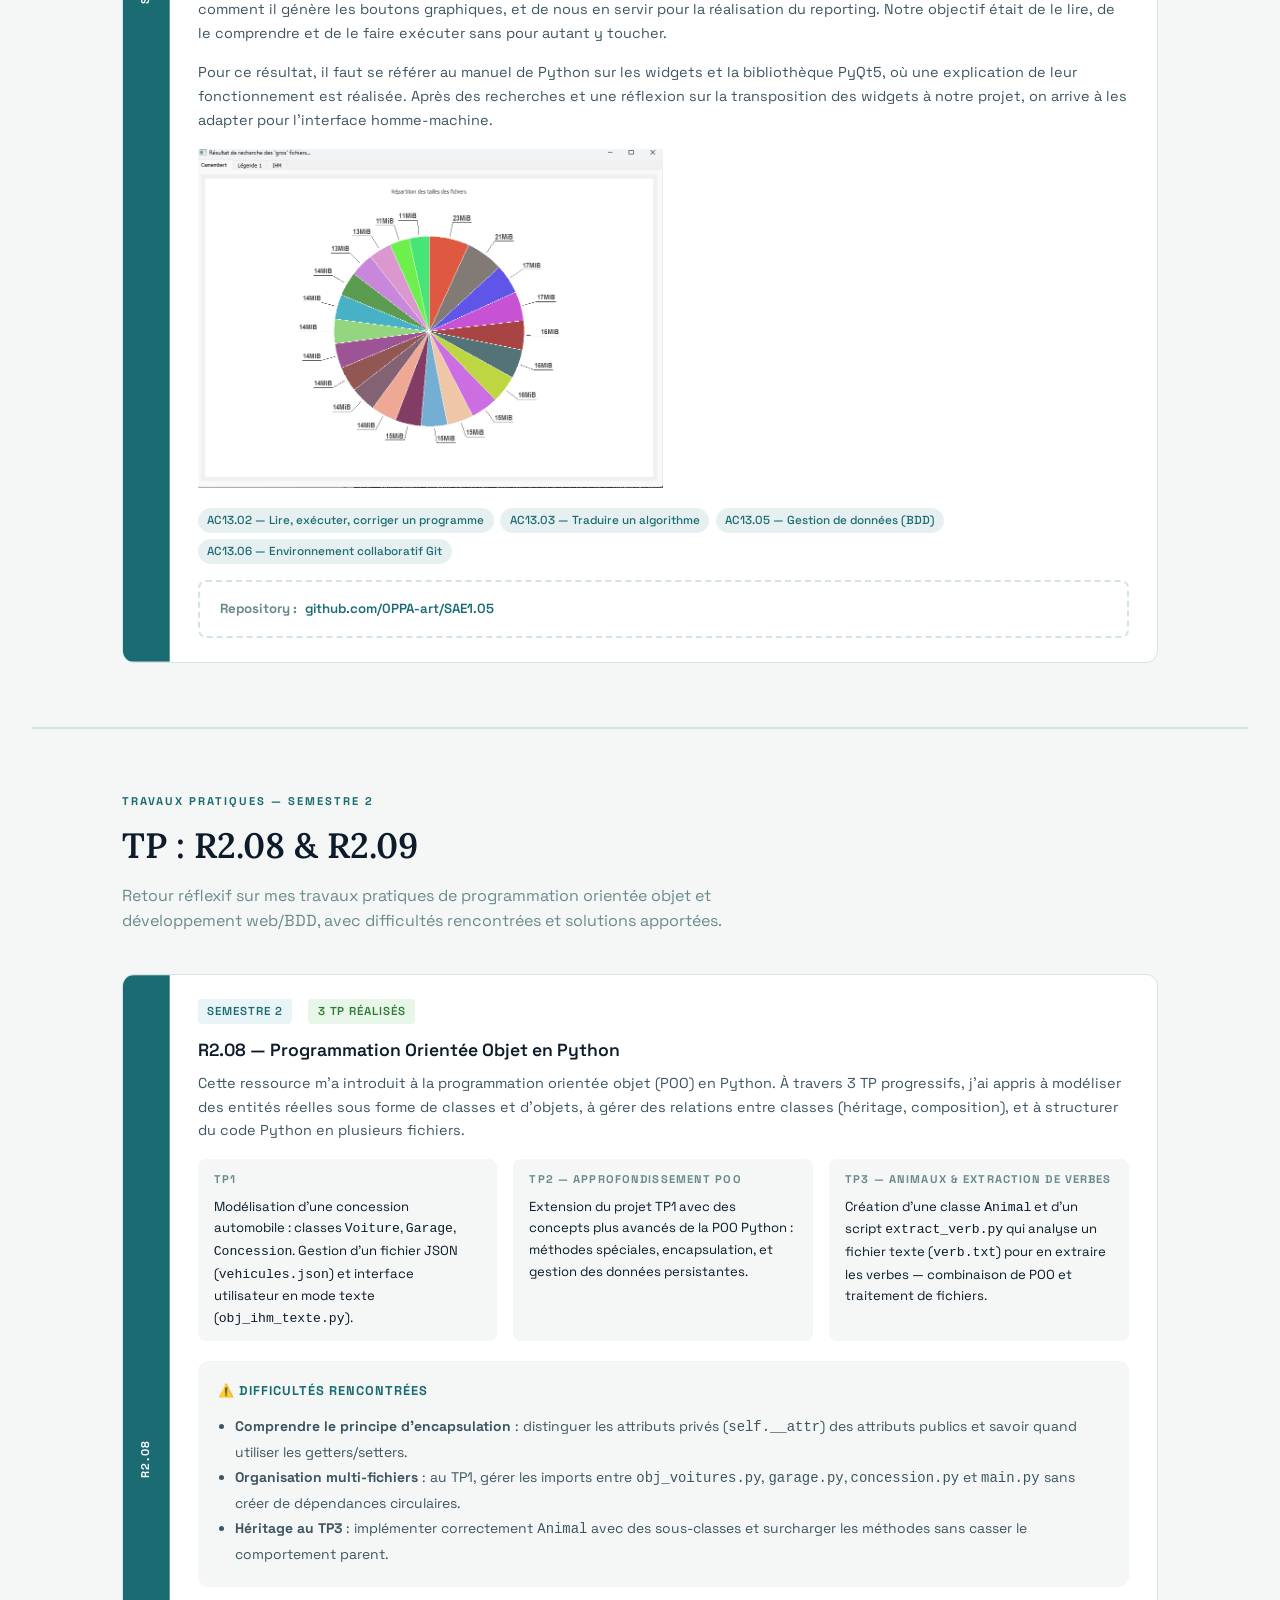
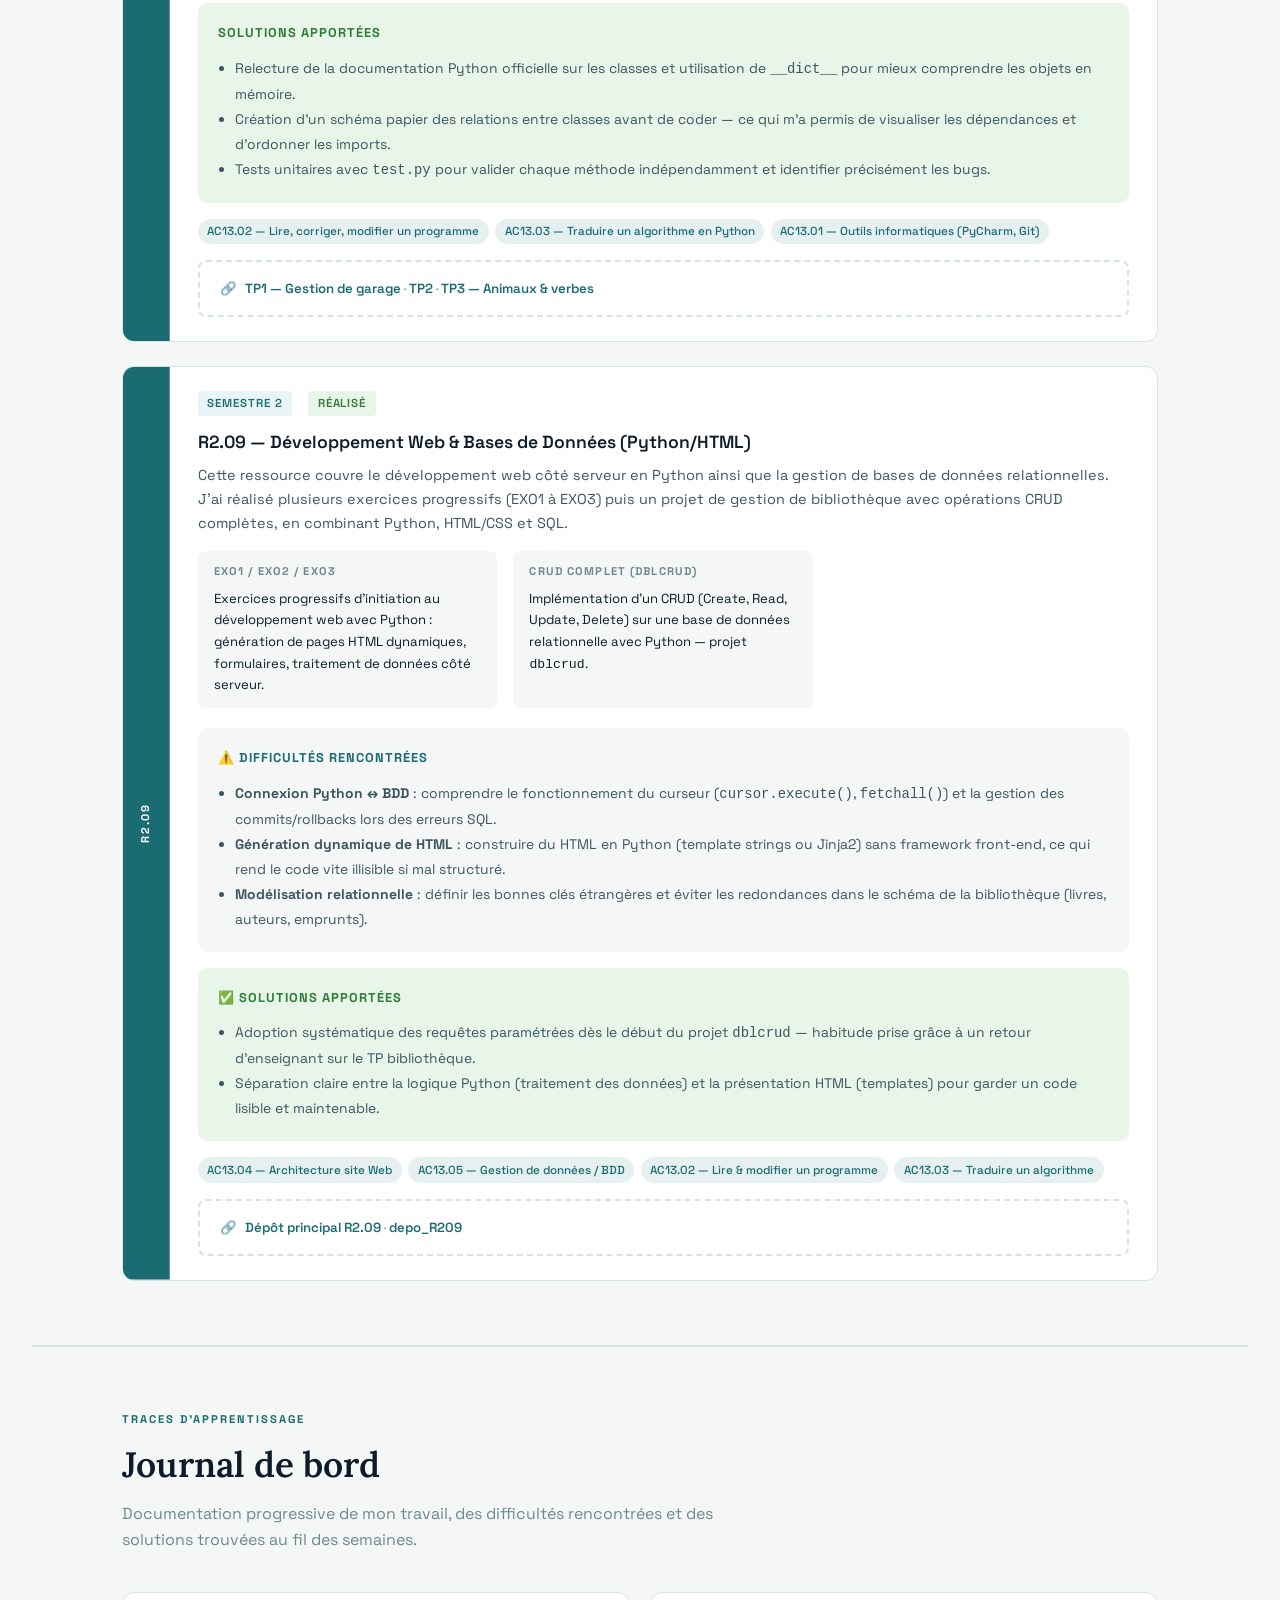
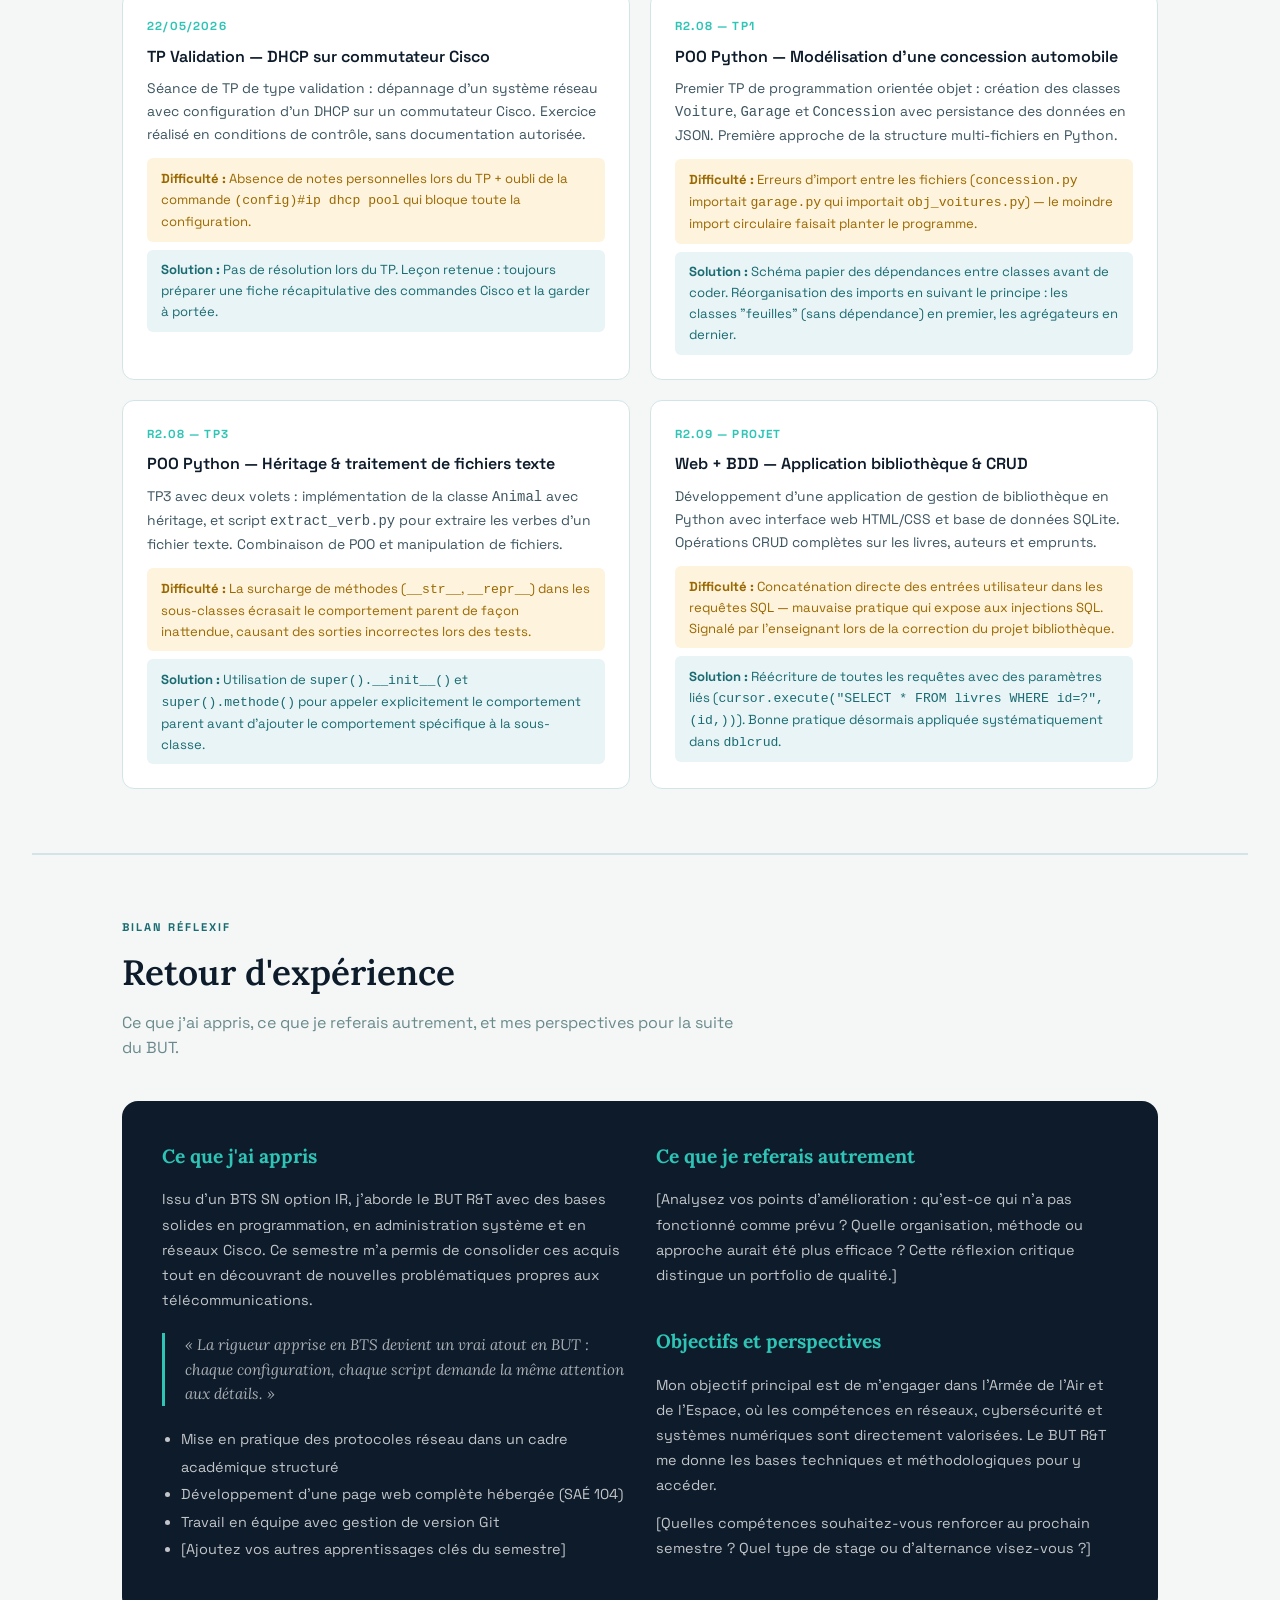
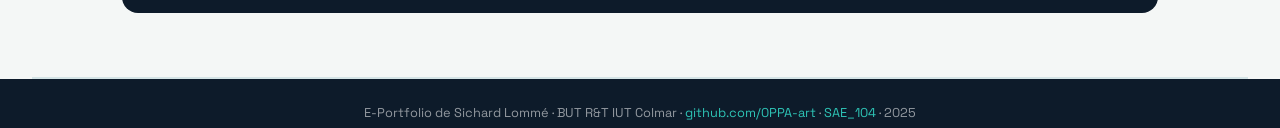
==== commit 46e563ba: "Update index.html" ====
--- a/index.html
+++ b/index.html
@@ -329,8 +329,8 @@
           <span class="sae-tag semester">Semestre 1</span>
           <span class="sae-tag done">Réalisée</span>
         </div>
-        <h3>SAÉ 11 — Hygiène informatique</h3>
-        <p>présenter un sujet sur le traitement du matérielle informatique ici sur Comment se protéger des réseaux sociaux ?</p>
+        <h3>SAÉ 1.01 — Hygiène informatique</h3>
+        <p>Présenter un sujet sur le traitement du matériel informatique, ici sur : Comment se protéger des réseaux sociaux ?</p>
 
         <div class="sae-grid">
           <div class="sae-box">
@@ -338,8 +338,8 @@
             <p>Powerpoint, internet, connaissance sur le sujet, vidéo</p>
           </div>
           <div class="sae-box">
-            <h4>présenter une problématiques</h4>
-            <p>comment s'en protéger de la mauvaise influence des réseau sociaux</p>
+            <h4>Problématique présentée</h4>
+            <p>Comment se protéger de la mauvaise influence des réseaux sociaux ?</p>
           </div>
         </div>
       </div>
@@ -411,7 +411,7 @@
           </div>
           <div class="sae-box">
             <h4>Livrables</h4>
-            <a href=https://github.com/0PPA-art/esp32_radio/blob/main/sketch_may28a/sketch_may28a.ino>https://github.com/0PPA-art/esp32_radio/blob/main/sketch_may28a/sketch_may28a.ino</a>
+            <a href="https://github.com/0PPA-art/esp32_radio/blob/main/sketch_may28a/sketch_may28a.ino" target="_blank" class="proof-link">sketch_may28a.ino</a>
           </div>
         </div>
 
@@ -448,15 +448,13 @@
           <span class="comp-pill">AC13.05 — Gestion de données (BDD)</span>
           <span class="comp-pill">AC13.06 — Environnement collaboratif Git</span>
         </div>
-  </div>
-		 
+
         <div class="proof-zone">
            <strong>Repository :</strong> 
           <a href="https://github.com/0PPA-art/SAE1.05" target="_blank" class="proof-link">github.com/0PPA-art/SAE1.05</a>
         </div>
-      </div>	  
-     
-  </div>
+  </div>
+</div>
 	
 	
 </section>
--- a/style.css
+++ b/style.css
@@ -772,4 +772,54 @@
 .level-1 { color: #C0392B; }
 .level-2 { color: #E67E22; }
 .level-3 { color: #27AE60; }
-.level-4 { color: var(--teal); font-weight:
+.level-4 { color: var(--teal); font-weight: 700; }
+
+/* Progress bars (competences) */
+.progress-bar-wrap {
+  height: 6px;
+  background: var(--border);
+  border-radius: 3px;
+  margin: 0 1.5rem 0.5rem;
+  overflow: hidden;
+}
+
+.progress-bar {
+  height: 100%;
+  background: linear-gradient(90deg, var(--teal), var(--seafoam));
+  border-radius: 3px;
+  transition: width 0.4s ease;
+}
+
+/* Language bars */
+.lang-bar-bg {
+  flex: 1;
+  height: 6px;
+  background: var(--border);
+  border-radius: 3px;
+  overflow: hidden;
+  margin: 0 0.75rem;
+}
+
+.lang-bar {
+  height: 100%;
+  background: linear-gradient(90deg, var(--teal), var(--seafoam));
+  border-radius: 3px;
+}
+
+/* Footer */
+footer {
+  background: var(--navy);
+  color: rgba(255,255,255,0.55);
+  text-align: center;
+  padding: 1.5rem 2rem;
+  font-size: 0.8rem;
+}
+
+footer a {
+  color: var(--seafoam);
+  text-decoration: none;
+}
+
+footer a:hover {
+  text-decoration: underline;
+}
